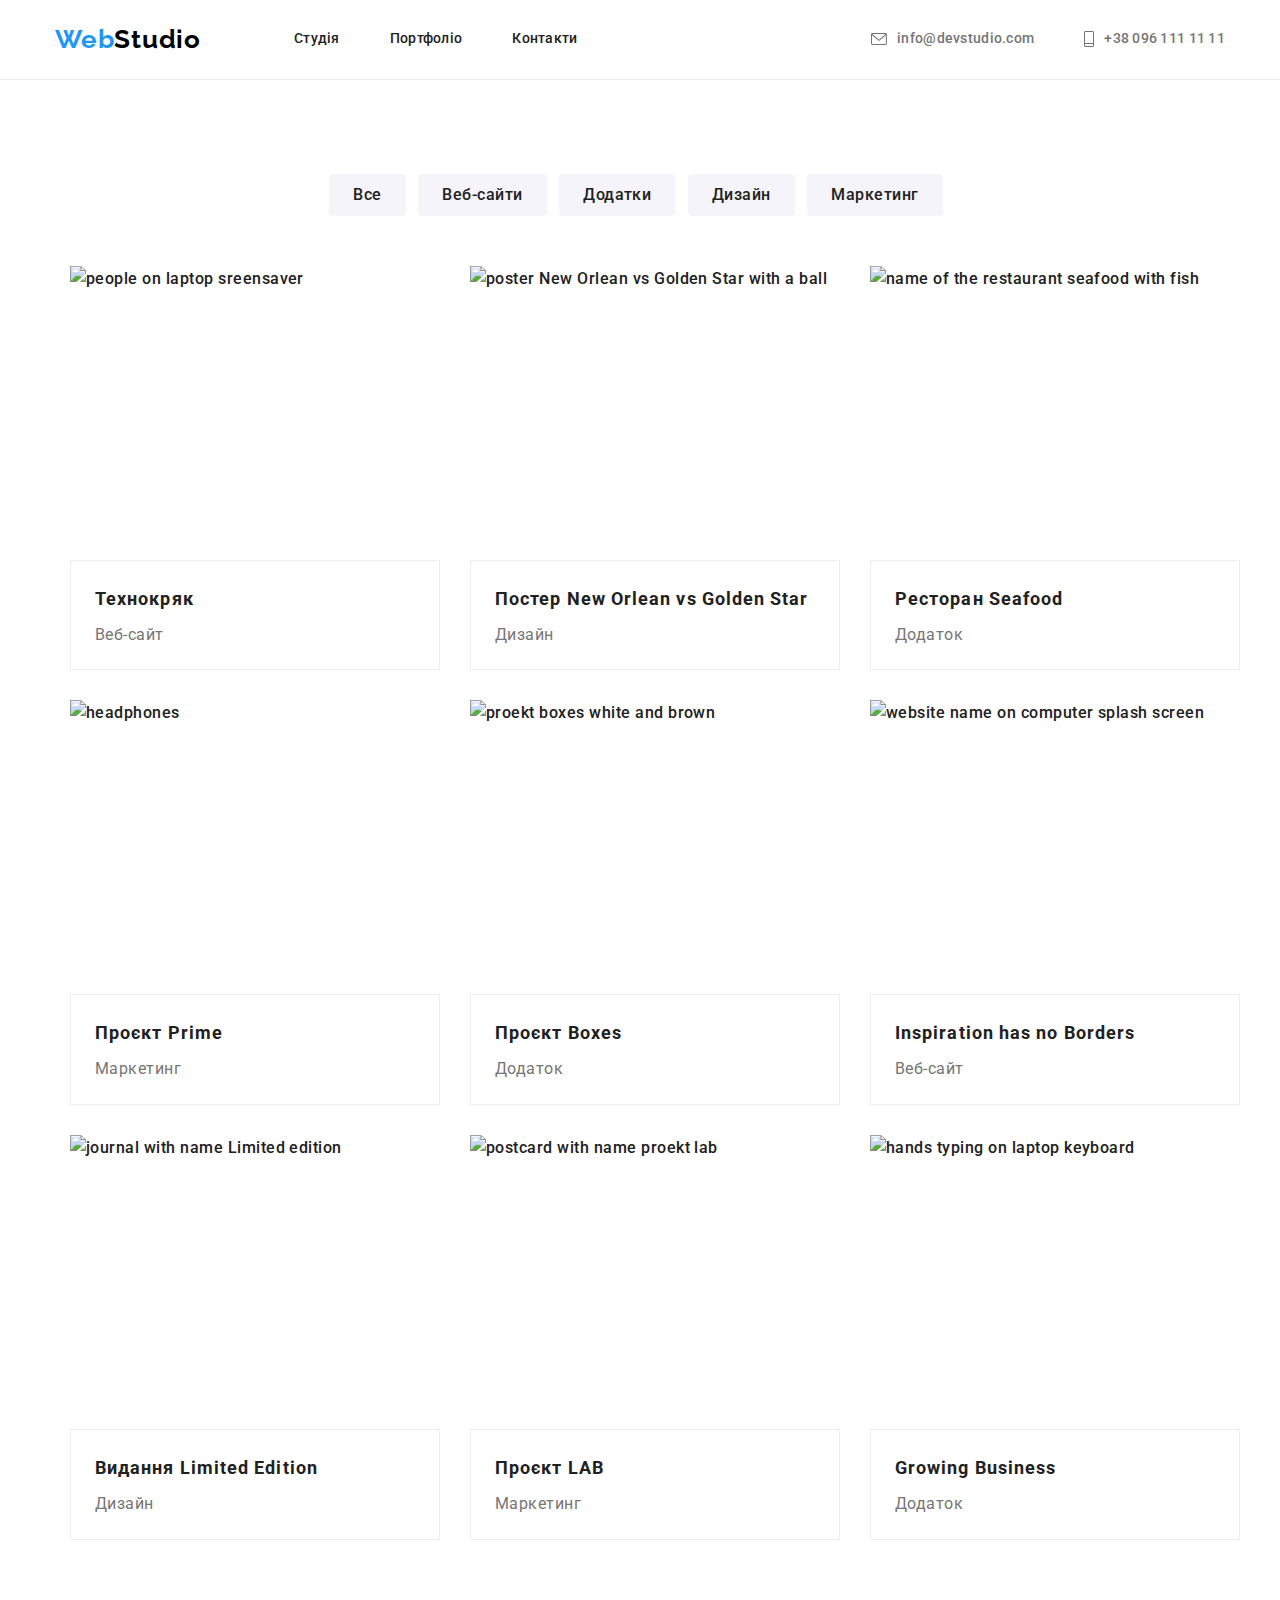
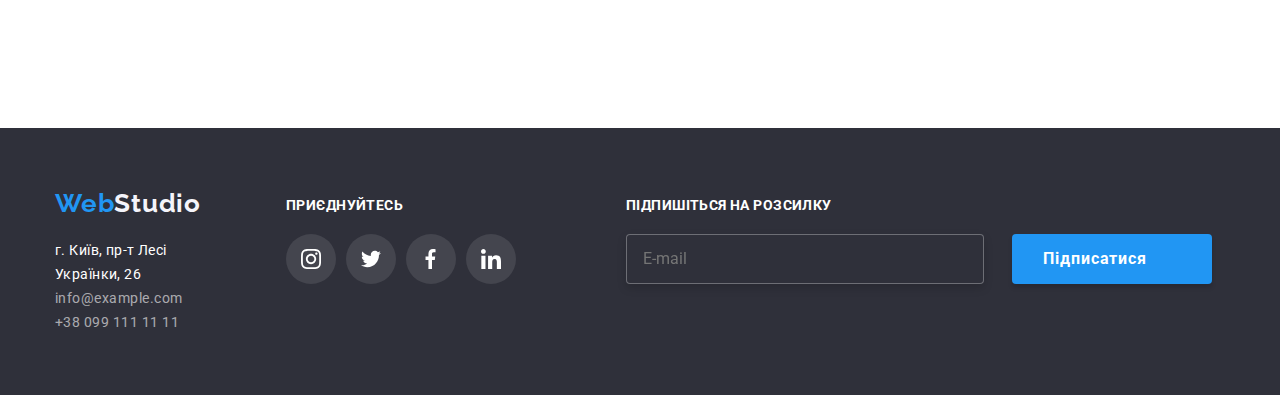
==== portfolio.html @ e23046f6 "переписала классы" ====
<!DOCTYPE html>
<html lang="en">
  <head>
    <meta charset="UTF-8" />
    <meta http-equiv="X-UA-Compatible" content="IE=edge" />
    <meta name="viewport" content="width=device-width, initial-scale=1.0" />
    <link rel="preconnect" href="https://fonts.googleapis.com" />
    <link rel="preconnect" href="https://fonts.gstatic.com" crossorigin />
    <link
      rel="stylesheet"
      href="https://fonts.googleapis.com/css2?family=Raleway:wght@700&family=Roboto:wght@400;500;700;900&display=swap"
    />
    <title>Portfolio</title>
    <link
      rel="stylesheet"
      href="https://cdnjs.cloudflare.com/ajax/libs/modern-normalize/1.1.0/modern-normalize.min.css"
    />

    <link
      rel="stylesheet"
      href="https://cdnjs.cloudflare.com/ajax/libs/modern-normalize/1.1.0/modern-normalize.min.css"
    />
    <link rel="stylesheet" href="./css/main.min.css" />
  </head>
  <body>
    <!-- Header Portfolio -->
    <header class="page-header">
      <div class="container">
        <div class="page-header__container">
          <nav class="page-header__nav">
            <a href="./index.html" class="page-header__logo"
              ><span class="page-header__logo-first-letters">Web</span>Studio</a
            >
            <ul class="navigation-menu">
              <li class="navigation-menu__item">
                <a href="index.html" class="navigation-menu__link space"
                  >Студія</a
                >
              </li>
              <li class="navigation-menu__item">
                <a href="./index.html" class="navigation-menu__link space"
                  >Портфоліо</a
                >
              </li>
              <li class="navigation-menu__item">
                <a href="./index.html" class="navigation-menu__link space"
                  >Контакти</a
                >
              </li>
            </ul>
          </nav>

          <ul class="navigation-contacts">
            <li class="navigation-contacts__item">
              <a
                href="mailto:info@devstudio.com"
                class="navigation-contacts__link space"
              >
                <svg
                  class="navigation-contacts__icon-email"
                  width="16"
                  height="12"
                >
                  <use
                    href="./images/icons.svg/symbol-defs.svg#icon-mail"
                  ></use>
                </svg>
                info@devstudio.com</a
              >
            </li>
            <li class="navigation-contacts__item">
              <a
                href="tel:+38 096 111 11 11"
                class="navigation-contacts__link space"
              >
                <svg
                  class="navigation-contacts__icon-tell"
                  width="10"
                  height="16"
                >
                  <use
                    href="./images/icons.svg/symbol-defs.svg#icon-telefon"
                  ></use>
                </svg>
                +38 096 111 11 11</a
              >
            </li>
          </ul>
        </div>
      </div>
    </header>

    <!-- Main Portfolio -->

    <main class="main-portfolio">
      <section class="section-main__portfolio section">
        <div class="container">
          <ul class="button-set">
            <li class="button-set_list">
              <button class="button-set__btn white" type="button">Все</button>
            </li>
            <li class="button-set_list">
              <button class="button-set__btn white" type="button">
                Веб-сайти
              </button>
            </li>
            <li class="button-set_list">
              <button class="button-set__btn white" type="button">
                Додатки
              </button>
            </li>
            <li class="button-set_list">
              <button class="button-set__btn white" type="button">
                Дизайн
              </button>
            </li>
            <li class="button-set_list">
              <button class="button-set__btn white" type="button">
                Маркетинг
              </button>
            </li>
          </ul>
          <!--</section>-->
          <div class="container-projects">
            <ul class="projects-portfolio">
              <li class="projects-portfolio__cards box1">
                <a href="index.html" class="projects-portfolio__net">
                  <img
                    class="projects-portfolio__img"
                    src="./images-1/img-1.jpg"
                    width="370"
                    height="294"
                    alt="people on laptop sreensaver"
                  />
                  <div class="overlay-portfolio">
                    <p class="overlay-portfolio__text">
                      Ресурс пропонує комплексні пропозиції з різним рівнем
                      функціоналу та сервісів. Все це дозволить відвідувачу
                      отримати вичерпні відомості про компанію чи приватну
                      особу.
                    </p>
                  </div>
                  <div class="menu-list">
                    <h2 class="menu-list__name">Технокряк</h2>
                    <p class="menu-list__link">Веб-сайт</p>
                  </div>
                </a>
              </li>
              <li class="projects-portfolio__cards box1">
                <a href="index.html" class="projects-portfolio__net">
                  <img
                    class="projects-portfolio__img"
                    src="./images-1/img-2.jpg"
                    width="370"
                    height="294"
                    alt="poster New Orlean vs Golden Star with a ball"
                  />
                  <div class="overlay-portfolio">
                    <p class="overlay-portfolio__text">
                      Ресурс пропонує комплексні пропозиції з різним рівнем
                      функціоналу та сервісів. Все це дозволить відвідувачу
                      отримати вичерпні відомості про компанію чи приватну
                      особу.
                    </p>
                  </div>
                  <div class="menu-list">
                    <h2 class="menu-list__name">
                      Постер New Orlean vs Golden Star
                    </h2>
                    <p class="menu-list__link">Дизайн</p>
                  </div>
                </a>
              </li>
              <li class="projects-portfolio__cards box1">
                <a href="index.html" class="projects-portfolio__net">
                  <img
                    class="projects-portfolio__img"
                    src="./images-1/img-3.jpg"
                    width="370"
                    height="294"
                    alt="name of the restaurant seafood with fish"
                  />
                  <div class="overlay-portfolio">
                    <p class="overlay-portfolio__text">
                      Ресурс пропонує комплексні пропозиції з різним рівнем
                      функціоналу та сервісів. Все це дозволить відвідувачу
                      отримати вичерпні відомості про компанію чи приватну
                      особу.
                    </p>
                  </div>
                  <div class="menu-list">
                    <h2 class="menu-list__name">Ресторан Seafood</h2>
                    <p class="menu-list__link">Додаток</p>
                  </div>
                </a>
              </li>
              <li class="projects-portfolio__cards box1">
                <a href="index.html" class="projects-portfolio__net">
                  <img
                    class="projects-portfolio__img"
                    src="./images-1/img-4.jpg"
                    width="370"
                    height="294"
                    alt="headphones"
                  />
                  <div class="overlay-portfolio">
                    <p class="overlay-portfolio__text">
                      Ресурс пропонує комплексні пропозиції з різним рівнем
                      функціоналу та сервісів. Все це дозволить відвідувачу
                      отримати вичерпні відомості про компанію чи приватну
                      особу.
                    </p>
                  </div>
                  <div class="menu-list">
                    <h2 class="menu-list__name">Проєкт Prime</h2>
                    <p class="menu-list__link">Маркетинг</p>
                  </div>
                </a>
              </li>
              <li class="projects-portfolio__cards box1">
                <a href="index.html" class="projects-portfolio__net">
                  <img
                    class="projects-portfolio__img"
                    src="./images-1/img-5.jpg"
                    width="370"
                    height="294"
                    alt="proekt boxes white and brown"
                  />
                  <div class="overlay-portfolio">
                    <p class="overlay-portfolio__text">
                      Ресурс пропонує комплексні пропозиції з різним рівнем
                      функціоналу та сервісів. Все це дозволить відвідувачу
                      отримати вичерпні відомості про компанію чи приватну
                      особу.
                    </p>
                  </div>
                  <div class="menu-list">
                    <h2 class="menu-list__name">Проєкт Boxes</h2>
                    <p class="menu-list__link">Додаток</p>
                  </div>
                </a>
              </li>

              <li class="projects-portfolio__cards box1">
                <a href="./index.html" class="projects-portfolio__net">
                  <img
                    class="projects-portfolio__img"
                    src="./images-1/img-6.jpg"
                    width="370"
                    height="294"
                    alt="website name on computer splash screen"
                  />
                  <div class="overlay-portfolio">
                    <p class="overlay-portfolio__text">
                      Ресурс пропонує комплексні пропозиції з різним рівнем
                      функціоналу та сервісів. Все це дозволить відвідувачу
                      отримати вичерпні відомості про компанію чи приватну
                      особу.
                    </p>
                  </div>
                  <div class="menu-list">
                    <h2 class="menu-list__name">Inspiration has no Borders</h2>
                    <p class="menu-list__link">Веб-сайт</p>
                  </div>
                </a>
              </li>

              <li class="projects-portfolio__cards box1">
                <a href="index.html" class="projects-portfolio__net">
                  <img
                    class="projects-portfolio__img"
                    src="./images-1/img7.png"
                    width="370"
                    height="294"
                    alt="journal with name Limited edition"
                  />
                  <div class="overlay-portfolio">
                    <p class="overlay-portfolio__text">
                      Ресурс пропонує комплексні пропозиції з різним рівнем
                      функціоналу та сервісів. Все це дозволить відвідувачу
                      отримати вичерпні відомості про компанію чи приватну
                      особу.
                    </p>
                  </div>
                  <div class="menu-list">
                    <h2 class="menu-list__name">Видання Limited Edition</h2>
                    <p class="menu-list__link">Дизайн</p>
                  </div>
                </a>
              </li>
              <li class="projects-portfolio__cards box1">
                <a href="index.html" class="projects-portfolio__net">
                  <img
                    class="projects-portfolio__img"
                    src="./images-1/img-8.jpg"
                    width="370"
                    height="294"
                    alt="postcard with name proekt lab"
                  />
                  <div class="overlay-portfolio">
                    <p class="overlay-portfolio__text">
                      Ресурс пропонує комплексні пропозиції з різним рівнем
                      функціоналу та сервісів. Все це дозволить відвідувачу
                      отримати вичерпні відомості про компанію чи приватну
                      особу.
                    </p>
                  </div>
                  <div class="menu-list">
                    <h2 class="menu-list__name">Проєкт LAB</h2>
                    <p class="menu-list__link">Маркетинг</p>
                  </div>
                </a>
              </li>
              <li class="projects-portfolio__cards box1">
                <a href="index.html" class="projects-portfolio__net">
                  <img
                    class="projects-portfolio__img"
                    src="./images-1/img-9.jpg"
                    width="370"
                    height="294"
                    alt="hands typing on laptop keyboard"
                  />
                  <div class="overlay-portfolio">
                    <p class="overlay-portfolio__text">
                      Ресурс пропонує комплексні пропозиції з різним рівнем
                      функціоналу та сервісів. Все це дозволить відвідувачу
                      отримати вичерпні відомості про компанію чи приватну
                      особу.
                    </p>
                  </div>
                  <div class="menu-list">
                    <h2 class="menu-list__name">Growing Business</h2>
                    <p class="menu-list__link">Додаток</p>
                  </div>
                </a>
              </li>
            </ul>
          </div>
        </div>
      </section>
    </main>

    <!-- Footer -->

    <footer class="footer">
      <div class="container link-icon">
        <div class="footer-list">
          <a href="./index.html" class="footer-logo"
            ><span class="footer-logo__first-letters">Web</span>Studio</a
          >
          <address class="address">
            <ul class="container-footer__contacts">
              <li class="container-footer__item">
                <a
                  href="http://google.com"
                  target="_blank"
                  rel="noopener noreferrer"
                  title="Поисковая система Google"
                  class="footer-contacts__item"
                  >г. Київ, пр-т Лесі Українки, 26</a
                >
              </li>
            </ul>
            <ul class="container-footer__contacts">
              <li class="container-footer__item">
                <a href="mailto:info@example.com" class="footer-contacts__mail"
                  >info@example.com</a
                >
              </li>
              <li class="container-footer__item">
                <a href="tel:+38 099 111 11 11" class="footer-contacts__tel"
                  >+38 099 111 11 11</a
                >
              </li>
            </ul>
          </address>
        </div>

        <div class="footer-socials container">
          <p class="footer-socials__link">приєднуйтесь</p>
          <ul class="footer-icons">
            <li class="footer-socials__item">
              <a
                href="#"
                target="_blank"
                rel="nofollow"
                class="footer-socials__net"
              >
                <svg class="footer-socials__icon" width="20" height="20">
                  <use
                    href="./images/icons.svg/symbol-defs.svg#icon-instagram"
                  ></use>
                </svg>
              </a>
            </li>
            <li class="footer-socials__item">
              <a
                href="#"
                target="_blank"
                rel="nofollow"
                class="footer-socials__net"
              >
                <svg class="footer-socials__icon" width="20" height="20">
                  <use
                    href="./images/icons.svg/symbol-defs.svg#icon-twitter"
                  ></use>
                </svg>
              </a>
            </li>
            <li class="footer-socials__item">
              <a
                href="#"
                target="_blank"
                rel="nofollow"
                class="footer-socials__net"
              >
                <svg class="footer-socials__icon" width="20" height="20">
                  <use
                    href="./images/icons.svg/symbol-defs.svg#icon-facebook"
                  ></use>
                </svg>
              </a>
            </li>
            <li class="footer-socials__item">
              <a
                href="#"
                target="_blank"
                rel="nofollow"
                class="footer-socials__net"
              >
                <svg class="footer-socials__icon" width="20" height="20">
                  <use
                    href="./images/icons.svg/symbol-defs.svg#icon-linkedin"
                  ></use>
                </svg>
              </a>
            </li>
          </ul>
        </div>
        <div class="footer-email">
          <p class="footer-email__link">Підпишіться на розсилку</p>
          <form action="#" class="footer-email__form">
            <input
              class="footer-email__input"
              type="email"
              name="email"
              id="email"
              placeholder="E-mail"
            />
            <button type="submit" class="footer-email__button">
              Підписатися
              <svg class="footer-email__icon" width="24" height="24">
                <use href="./images/icons.svg/symbol-defs1.svg#icon-send"></use>
              </svg>
            </button>
          </form>
        </div>
      </div>
    </footer>
  </body>
</html>
---- css/main.min.css ----
:root{--title-fon: #ffffff;--primary-text-color: #212121;--title-text-color: #757575;--accent-color: #2196f3;--hero-fon: #2f303a;--main-section: #f5f4fa;--logo-fon: #000000;--text-fon: rgba(33, 150, 243, 1);--text-fon-black: rgba(0, 0, 0, 1);--footer-color: rgba(255, 255, 255, 0.6);--portfolio-bg-color: rgba(238, 238, 238, 1);--sections-bg-color: #e5e5e5;--portfolio-button-fon: rgba(245, 244, 250, 1);--line: #ececec;--icons-color: #afb1b8;--icons-bg-color: rgba(255, 255, 255, 0.1);--hover-color-transition: cubic-bezier(0.4, 0, 0.2, 1)}html{box-sizing:border-box;line-height:0}*,*::before,*::after{box-sizing:border-box;padding:0;margin:0}h1,h2,h3,h4,h5,h6,p{margin:0}form{display:block}body{font-family:"Roboto",sans-serif;font-style:normal;background-color:var(--title-fon);color:var(--primary-text-color);letter-spacing:.03em;margin:auto;margin-top:0;margin-bottom:auto}ul{list-style:none}.container{max-width:1200px;margin:0 auto;padding:0px 15px}.visually-hidden{position:absolute;width:1px;height:1px;margin:-1px;padding:0;overflow:hidden;border:0;clip:rect(0 0 0 0)}.page-header{font-family:"Releway",sans-serif;font-weight:700;font-size:26px;line-height:1.19;letter-spacing:.03em;border-bottom:1px solid #ececec;background-color:var(--title-fon)}.page-header__container{margin-left:auto;margin-right:auto;display:flex;align-items:center;padding:24px 0px}.page-header__nav{display:flex;justify-content:flex-start;align-items:center;display:flex;align-items:center}.navigation-menu{display:flex;margin-left:93px;align-items:center;font-weight:500;font-size:14px;line-height:1.14;color:var(--primary-text-color);letter-spacing:.02em;list-style:none}.navigation-menu:last-child{margin-right:0}.navigation-menu__item{margin-left:50px;display:block}.navigation-menu__item:first-child{margin-left:0px}.navigation-menu__link{font-family:"Roboto";font-weight:500;font-size:14px;line-height:1.14;letter-spacing:.02em;color:var(--primary-text-color);text-decoration:none;transition:250ms cubic-bezier(0.4, 0, 0.2, 1) color;position:relative;fill:var(--icons-color)}.navigation-menu__link:hover,.navigation-menu__link:focus{color:var(--accent-color)}.navigation-menu__link::after{content:"";position:absolute;display:block;bottom:0;width:100%;height:4px;background:var(--accent-color);border-radius:2px;opacity:0;transition:250ms cubic-bezier(0.4, 0, 0.2, 1) opacity;transform:translateY(32px)}.navigation-menu__link:hover::after,.navigation-menu__link:focus::after{opacity:1}.navigation-menu.space{color:var(--accent-color)}.navigation-contacts{display:flex;margin-left:auto}.navigation-contacts__item{margin-left:50px}.navigation-contacts__link{display:flex;justify-content:center;align-items:center;font-family:"Roboto";font-weight:500;font-size:14px;line-height:1.14;letter-spacing:.02em;color:var(--title-text-color);background-color:var(--title-fon);text-decoration:none;text-align:center;transition:250ms cubic-bezier(0.4, 0, 0.2, 1) color;position:relative;fill:var(--icons-color)}.navigation-contacts__link:hover,.navigation-contacts__link:focus{color:var(--accent-color)}.navigation-contacts__link:hover::after,.navigation-contacts__link:focus::after{opacity:1}.navigation-contacts.space{color:var(--accent-color)}.navigation-contacts__icon-email{margin-right:10px;fill:currentColor;transition:250ms cubic-bezier(0.4, 0, 0.2, 1) background}.navigation-contacts__icon-email:hover,.navigation-contacts__icon-email:focus{fill:var(--accent-color)}.navigation-contacts__icon-tell{margin-right:10px;fill:currentColor;transition:250ms cubic-bezier(0.4, 0, 0.2, 1) background}.navigation-contacts__icon-tell:hover,.navigation-contacts__icon-tell:focus{fill:var(--accent-color)}.page-header__logo{font-family:"Raleway",sans-serif;font-weight:700;color:var(--text-fon-black);font-size:26px;line-height:1.19;letter-spacing:.03em;text-decoration:none}.page-header__logo-first-letters{color:var(--text-fon)}.section{padding-top:94px;padding-bottom:94px;margin-top:0px;margin-bottom:0px}.section-main{max-width:1600px;height:600px;background-image:linear-gradient(to right, rgba(47, 48, 58, 0.4), rgba(47, 48, 58, 0.4)),url(../images/fon.jpg);background-repeat:no-repeat;background-position:center;background-size:cover;display:flex;letter-spacing:.06em;background-color:var(--hero-fon);margin:0 auto;text-align:center;padding-top:200px;padding-bottom:200px}.section-main__text{max-width:696px;margin:0 auto;font-weight:900;font-size:44px;line-height:1.36;letter-spacing:.06em;text-align:center;text-transform:uppercase;color:var(--title-fon)}.position{margin-bottom:30px}.section-main__btn{margin:0;padding:10px 32px;font-weight:700;font-size:16px;line-height:1.8;text-align:center;letter-spacing:.06em;color:var(--title-fon);border:1px solid rgba(0,0,0,0);background-color:var(--accent-color);box-shadow:0px 4px 4px rgba(0,0,0,.15);border-radius:4px}.section-main__btn:hover{background:var(--accent-color)}.backdrop{position:fixed;top:0;left:0;width:100%;height:100%;background:rgba(0,0,0,.2);z-index:100;transition:250ms var(--hover-color-transition)}.backdrop.is-hidden{opacity:0;visibility:hidden;pointer-events:none}.section-main__container{padding:0 15px;margin:0 auto;min-height:80px}.item-list__title{font-weight:700;font-size:14px;line-height:1.14;letter-spacing:.03em;text-transform:uppercase;color:var(--primary-text-color);margin-bottom:10px}.item-list__text{font-weight:400;font-size:14px;line-height:1.71;letter-spacing:.03em;color:var(--title-text-color);text-align:initial}.item-list__item{width:270px;margin-bottom:30px}.item-list__icon{content:"";fill:var(--icons-color);width:270px;height:120px;background-position:center;background:var(--main-section);padding:25px 100px}.section-item__list{display:flex;justify-content:space-between}.modal{position:absolute;top:50%;left:50%;transform:translate(-50%, -50%);width:528px;height:581px;background:var(--title-fon);box-shadow:0px 1px 3px rgba(0,0,0,.12),0px 1px 1px rgba(0,0,0,.14),0px 2px 1px rgba(0,0,0,.2);border-radius:4px;transition:250ms cubic-bezier(0.4, 0, 0.2, 1) box-shadow;padding:40px}.modal-close{position:absolute;top:8px;right:8px;width:30px;height:30px;border:1px solid rgba(0,0,0,.1);border-radius:50%;fill:var(--logo-fon);transition:250ms cubic-bezier(0.4, 0, 0.2, 1) background}.modal-close__icon{display:block;position:absolute;margin:auto;top:0;bottom:0;right:0;left:0}.modal-close__icon:hover,.modal-close__icon:focus{cursor:pointer;fill:var(--accent-color)}.modal-box{text-align:center;top:75px;left:41px;right:39px;bottom:164px}.modal-box__title{margin-bottom:30px;font-weight:700;font-size:20px;line-height:1.15;text-align:center;letter-spacing:.03em;color:var(--primary-text-color)}.modal-form{display:flex;flex-direction:column}.modal-form__title{display:flex;flex-direction:column;margin-bottom:28px;position:relative}.modal-form__label{position:absolute;top:-18px;font-weight:400;font-size:12px;line-height:1.16;letter-spacing:.01em;color:var(--title-text-color);margin-bottom:4px}.modal-form__input{width:100%;padding:11px;padding-left:42px;outline:none;height:40px;border:1px solid rgba(33,33,33,.2);border-radius:4px;transition:250ms cubic-bezier(0.4, 0, 0.2, 1) border-color}.modal-form__input:focus{outline:none;border-color:var(--accent-color)}.modal-form__icon{fill:currentColor;position:absolute;left:12px;bottom:50%;transform:translateY(50%);transition:250ms cubic-bezier(0.4, 0, 0.2, 1) color}.modal-form__input:focus+.modal-form__icon{fill:#188ce8}.modal-form__icon:hover,.modal-form__icon:focus{color:var(--accent-color)}.modal-form__textarea{display:block;font-family:"Roboto";font-style:normal;font-size:12px;line-height:1.16;letter-spacing:.01em;color:rgba(117,117,117,.5);margin-bottom:0;height:120px;resize:none;border:1px solid rgba(33,33,33,.2);border-radius:4px;padding:11px;outline:none;transition:250ms cubic-bezier(0.4, 0, 0.2, 1) border-color}.modal-form__textarea:focus{outline:none;border-color:var(--accent-color)}.checkbox-container{position:relative;display:block}.label{font-size:14px;letter-spacing:.03em;cursor:pointer}.label::before{display:inline-block;content:"";width:16px;height:15px;border:1px solid var(--primary-text-color);cursor:pointer;border-radius:2px;position:relative;top:2px;right:9px;bottom:5px;left:0px}.checkbox:checked+.label::before{background-color:var(--accent-color);background-image:url(../images/check-on.svg);background-repeat:no-repeat;background-position:-10% -40%;border:1px solid rgba(0,0,0,0);transition:250ms cubic-bezier(0.4, 0, 0.2, 1) background-color}.checkbox:focus+.label::before{outline:1px solid var(--accent-color)}.label-info{font-weight:400;font-size:14px;line-height:1.71;letter-spacing:.03em;text-decoration-line:underline;color:var(--accent-color)}.label-info:focus,.label-info:hover{color:var(--accent-color)}.modal-form__btn{width:200px;height:50px;color:var(--title-fon);background:#188ce8;border:none;border-radius:4px;box-shadow:0px 4px 4px rgba(0,0,0,.15);font-family:"Roboto";font-style:normal;font-weight:700;font-size:16px;line-height:1.88;letter-spacing:.06em;cursor:pointer;margin-top:30px}.modal-form__btn:hover{background-color:var(--accent-color)}.box{position:relative}.overlay{position:absolute;bottom:0;width:100%;height:70px;background:rgba(47,48,58,.8);transition:transform 250ms ease}.overlay-title{font-weight:700;font-size:14px;line-height:1.14;padding-top:27px;text-align:center;letter-spacing:.03em;text-transform:uppercase;color:var(--title-fon)}.section-work{padding-top:0;padding-bottom:94px;margin:0 auto;min-height:80px}.section-work__text{font-weight:700;font-size:36px;line-height:1.16;text-align:center;letter-spacing:.03em}.work-list{margin-top:50px}.team{font-size:11px;font-weight:600;line-height:1.8;margin-right:30px;border-radius:0px 0px 4px 4px;background-color:var(--title-fon);box-shadow:0px 1px 3px rgba(0,0,0,.12),0px 1px 3px rgba(0,0,0,.14),0px 2px 1px rgba(0,0,0,.2);border-radius:0px 0px 4px 4px}.action{display:flex}.work-list__item{margin-right:30px}.work-list__item:last-child{margin-right:0px}.work-list__image{width:370px;height:294px}.our-team{background:var(--main-section)}.header{font-weight:700;font-size:36px;line-height:1.16;text-align:center;letter-spacing:.03em}.team-cards{display:flex;justify-content:space-between;text-align:center;margin-top:50px}.team-image{width:270px;height:260px;display:block}.team-employee{padding-top:30px;padding-bottom:30px}.team-employee__name{font-weight:500;font-size:16px;line-height:1.18;text-align:center;letter-spacing:.03em;margin-bottom:10px}.team-employee__position{font-weight:400;font-size:16px;line-height:1.18;text-align:center;letter-spacing:.03em;color:var(--title-text-color)}.social-networks{display:flex;justify-content:center;margin-top:16px}.social-networks__list{margin-left:10px}.social-networks__icon{fill:var(--icons-color);width:20px;height:20px;transition:250ms cubic-bezier(0.4, 0, 0.2, 1) fill}.social-networks__net{display:flex;justify-content:center;align-items:center;width:50px;height:50px;border-radius:50%;background-color:var(--title-fon);border:4px solid rgba(0,0,0,0);transition:250ms cubic-bezier(0.4, 0, 0.2, 1) background-color}.social-networks__net:hover,.social-networks__net:focus{background-color:var(--accent-color);border:4px solid rgba(0,0,0,0);border-radius:50%}.social-networks__net:hover .social-networks__icon,.social-networks__net:focus .social-networks__icon{fill:var(--title-fon)}.clients-company:not(:last-child){margin-right:30px}.clients-company__net{width:170px;height:92px;border:1px solid #afb1bb;border-radius:4px;display:flex;transition:250ms cubic-bezier(0.4, 0, 0.2, 1) border}.clients-company__net:hover,.clients-company__net:focus{border:1px solid #2196f3;fill:var(--accent-color)}.clients-company__icon{width:170px;height:92px;padding:16px 32px;fill:var(--icons-color);transition:250ms cubic-bezier(0.4, 0, 0.2, 1) fill}.clients-company__icon:hover,.clients-company__icon:focus{fill:var(--accent-color)}.footer{padding-top:60px;padding-bottom:60px;background-color:#2f303a}.address{font-weight:400;font-size:14px;line-height:1.14;text-decoration:none;margin-top:20px}.container-footer__contacts{font-weight:400;font-style:normal;font-size:14px;line-height:1.14;text-decoration:none}.footer-contacts__item{font-weight:400;font-size:14px;line-height:1.71;letter-spacing:.03em;color:var(--title-fon);text-decoration:none;transition:250ms cubic-bezier(0.4, 0, 0.2, 1) color}.footer-contacts__item:hover,.footer-contacts__item:focus{color:var(--accent-color)}.footer-contacts__mail{font-weight:400;font-size:14px;line-height:1.71;color:var(--footer-color);text-decoration:none;transition:250ms cubic-bezier(0.4, 0, 0.2, 1) color}.footer-contacts__mail:hover,.footer-contacts__mail:focus{color:var(--accent-color)}.footer-contacts__tel{font-weight:400;font-size:14px;line-height:1.71;color:var(--footer-color);text-decoration:none;transition:250ms cubic-bezier(0.4, 0, 0.2, 1) color}.footer-contacts__tel:hover,.footer-contacts__tel:focus{color:var(--accent-color)}.footer-logo{font-family:"Raleway",sans-serif;font-weight:700;color:var(--main-section);font-size:26px;line-height:1.19;letter-spacing:.03em;text-decoration:none;margin-bottom:20px}.footer-logo__first-letters{color:var(--accent-color)}.link-icon{display:flex}.footer-socials{margin-left:70px}.footer-socials__link{font-weight:700;font-size:14px;line-height:1.14;letter-spacing:.03em;text-transform:uppercase;color:var(--title-fon);margin-bottom:20px;padding-top:10px}.footer-icons{display:flex;align-items:center}.footer-socials__item:not(:last-child){margin-right:10px}.footer-socials__net{display:flex;justify-content:center;align-items:center;width:50px;height:50px;background-color:var(--icons-bg-color);border:4px solid rgba(0,0,0,0);border-radius:50%;transition:250ms cubic-bezier(0.4, 0, 0.2, 1) background-color}.footer-socials__net:hover,.footer-socials__net:focus{background-color:var(--accent-color);border:4px solid rgba(0,0,0,0);border-radius:50%}.footer-socials__icon{fill:var(--title-fon);width:20px;height:20px}.footer-email{margin-left:95px}.footer-email__link{padding-top:10px;margin-bottom:20px;text-align:start;font-family:"Roboto";font-style:normal;font-weight:700;font-size:14px;line-height:1.14;letter-spacing:.03em;text-transform:uppercase;color:var(--title-fon)}.footer-email__form{display:flex}.footer-email__input{padding-left:16px;padding-top:15px;padding-bottom:15px;padding-right:295px;width:358px;height:50px;background:#2f303a;color:rgba(255,255,255,.6);border:1px solid rgba(255,255,255,.3);border-radius:4px;filter:drop-shadow(0px 4px 4px rgba(0, 0, 0, 0.15))}.footer-email__button{display:flex;justify-content:center;align-items:center;text-align:center;margin-left:28px;width:200px;height:50px;font-family:"Roboto";font-style:normal;font-weight:700;font-size:16px;line-height:1.88;letter-spacing:.06em;background:var(--accent-color);border-radius:4px;color:var(--title-fon);box-shadow:0px 4px 4px rgba(0,0,0,.15);cursor:pointer;border:none;margin-right:28px;padding-top:10px;padding-bottom:10px}.footer-email__icon{fill:var(--title-fon);margin-left:10px}.main-portfolio{background-color:var(--title-fon)}.button-set{text-align:center}.button-set__btn{font-weight:500;font-size:16px;line-height:1.6;text-align:center;letter-spacing:.03em;color:var(--primary-text-color);background-color:var(--main-section);border-radius:4px}.button-set__btn:hover,.button-set__btn:focus{color:var(--title-fon);background-color:var(--accent-color)}.button{font-weight:500;font-size:16px;line-height:1.6;text-align:center;letter-spacing:.03em;background-color:var(--main-section)}.button-set_list{margin:0;display:inline-block;padding-top:0;padding-right:8px}.button-set__btn{font-weight:500;font-size:16px;line-height:1.6;text-align:center;letter-spacing:.03em;background-color:var(--title-fon);border-radius:4px;border-color:rgba(0,0,0,0);transition:250ms cubic-bezier(0.4, 0, 0.2, 1) background-color;display:flex;padding:6px 22px}.button{font-weight:500;font-size:16px;line-height:1.6;text-align:center;letter-spacing:.03em;background-color:var(--title-fon);border-radius:4px}.white{background:var(--main-section)}.white:hover{box-shadow:0px 3px 1px rgba(0,0,0,.1),0px 1px 2px rgba(0,0,0,.8),0px 2px 2px rgba(0,0,0,.12)}.menu-list{padding:20px 24px;position:relative;background-color:var(--title-fon);border:1px solid #eee;z-index:2}.menu-list__name{font-weight:700;font-size:18px;line-height:2;letter-spacing:.06em;color:var(--primary-text-color);list-style:none;margin-bottom:4px}.menu-list__link{font-weight:400;font-size:16px;line-height:1.8;letter-spacing:.03em;color:var(--title-text-color);list-style:none;margin-top:4px}.projects-portfolio__net{font-weight:500;font-size:16px;line-height:1.6;letter-spacing:.03em;text-decoration:none;color:var(--primary-text-color);border-top:0px;transition:250ms cubic-bezier(0.4, 0, 0.2, 1) background}.container-projects{width:1200px;padding-left:15px;padding-right:15px;margin-left:auto;margin-right:auto}.projects-portfolio{display:flex;flex-wrap:wrap;margin-top:50px;padding-bottom:94px;gap:30px}.projects-portfolio__cards{width:370px;display:flexbox;margin-left:0}.projects-portfolio__cards:hover,.projects-portfolio__cards:focus-within{box-shadow:0px 1px 1px rgba(0,0,0,.12),0px 4px 4px rgba(0,0,0,.6),1px 4px 6px rgba(0,0,0,.16)}.projects-portfolio__cards:nth-child(3n){margin-right:0}.projects-portfolio__cards:nth-last-child(-n+3){margin-bottom:0}.projects-portfolio__img{display:block;width:100%}.box1{position:relative;overflow:hidden;z-index:1}.box1:hover .overlay-portfolio{transform:translateY(0)}.overlay-portfolio{position:absolute;bottom:109px;width:100%;height:294px;padding:63px 24px;background:rgba(33,150,243,.9);transform:translateY(100%);transition:250ms cubic-bezier(0.4, 0, 0.2, 1) transform}.overlay-portfolio__text{font-weight:400;font-size:18px;line-height:1.5;letter-spacing:.03em;color:var(--title-fon)}/*# sourceMappingURL=main.min.css.map */
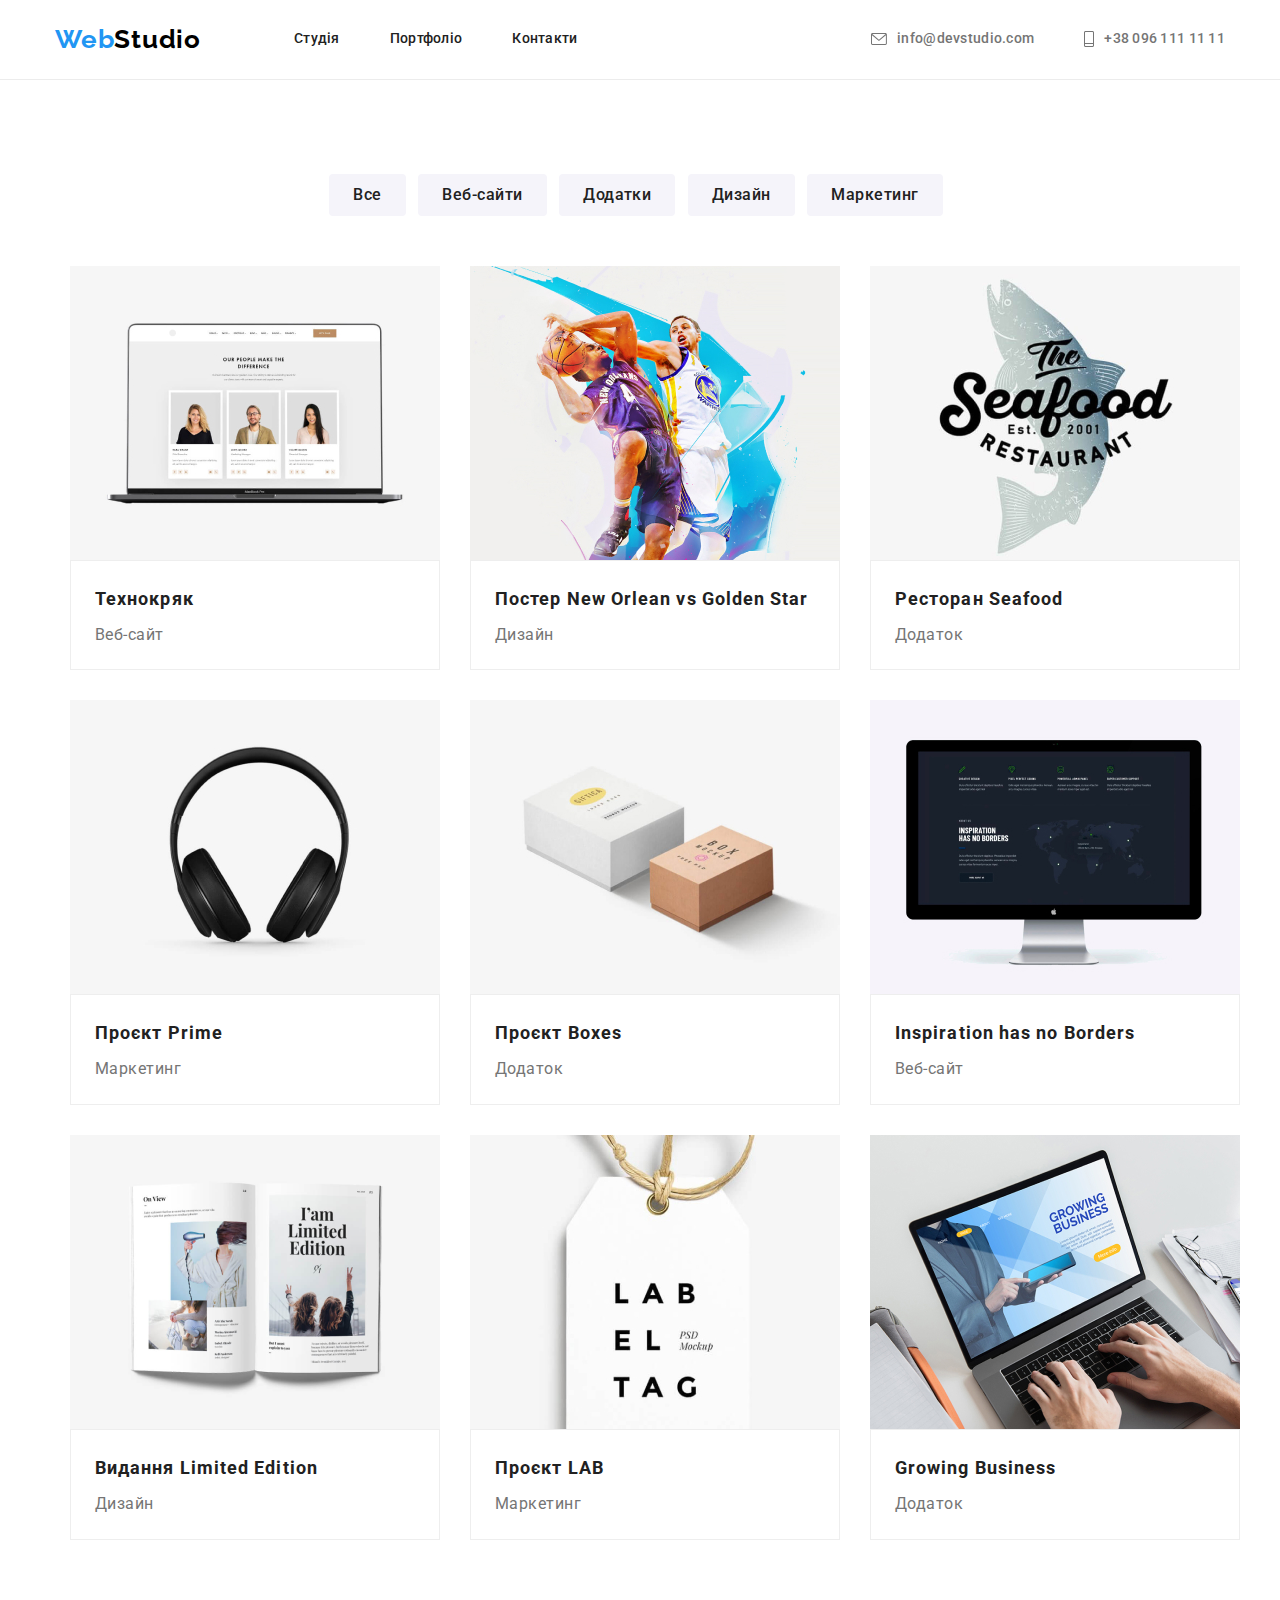
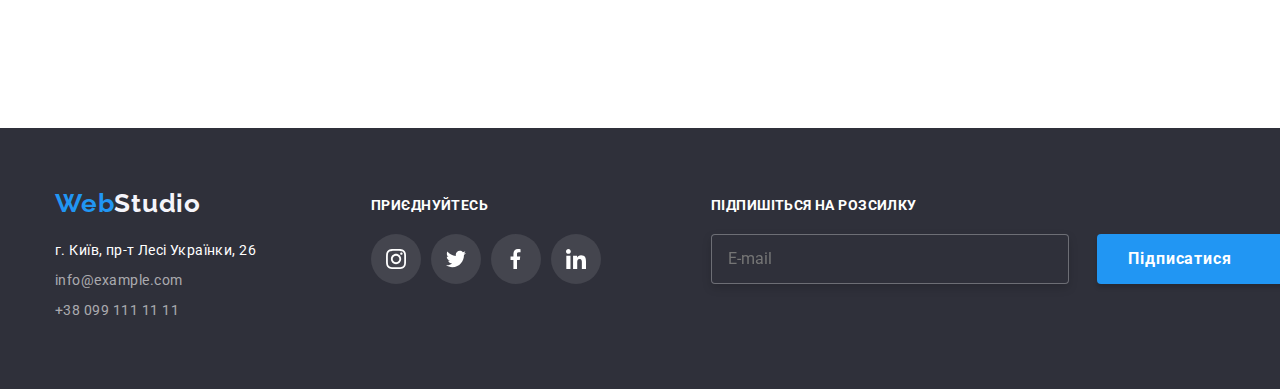
==== commit 1be7e8e2: "изменила картинки" ====
--- a/portfolio.html
+++ b/portfolio.html
@@ -1,5 +1,5 @@
 <!DOCTYPE html>
-<html lang="en">
+<html lang="uk">
   <head>
     <meta charset="UTF-8" />
     <meta http-equiv="X-UA-Compatible" content="IE=edge" />
@@ -127,7 +127,7 @@
                 <a href="index.html" class="projects-portfolio__net">
                   <img
                     class="projects-portfolio__img"
-                    src="./images-1/img-1.jpg"
+                    src="./images/img1.jpg"
                     width="370"
                     height="294"
                     alt="people on laptop sreensaver"
@@ -150,7 +150,7 @@
                 <a href="index.html" class="projects-portfolio__net">
                   <img
                     class="projects-portfolio__img"
-                    src="./images-1/img-2.jpg"
+                    src="./images/img2.jpg"
                     width="370"
                     height="294"
                     alt="poster New Orlean vs Golden Star with a ball"
@@ -175,7 +175,7 @@
                 <a href="index.html" class="projects-portfolio__net">
                   <img
                     class="projects-portfolio__img"
-                    src="./images-1/img-3.jpg"
+                    src="./images/img3.jpg"
                     width="370"
                     height="294"
                     alt="name of the restaurant seafood with fish"
@@ -198,7 +198,7 @@
                 <a href="index.html" class="projects-portfolio__net">
                   <img
                     class="projects-portfolio__img"
-                    src="./images-1/img-4.jpg"
+                    src="./images/img4.jpg"
                     width="370"
                     height="294"
                     alt="headphones"
@@ -221,7 +221,7 @@
                 <a href="index.html" class="projects-portfolio__net">
                   <img
                     class="projects-portfolio__img"
-                    src="./images-1/img-5.jpg"
+                    src="./images/img5.jpg"
                     width="370"
                     height="294"
                     alt="proekt boxes white and brown"
@@ -245,7 +245,7 @@
                 <a href="./index.html" class="projects-portfolio__net">
                   <img
                     class="projects-portfolio__img"
-                    src="./images-1/img-6.jpg"
+                    src="./images/img6.jpg"
                     width="370"
                     height="294"
                     alt="website name on computer splash screen"
@@ -269,7 +269,7 @@
                 <a href="index.html" class="projects-portfolio__net">
                   <img
                     class="projects-portfolio__img"
-                    src="./images-1/img7.png"
+                    src="./images/img7.png"
                     width="370"
                     height="294"
                     alt="journal with name Limited edition"
@@ -292,7 +292,7 @@
                 <a href="index.html" class="projects-portfolio__net">
                   <img
                     class="projects-portfolio__img"
-                    src="./images-1/img-8.jpg"
+                    src="./images/img8.jpg"
                     width="370"
                     height="294"
                     alt="postcard with name proekt lab"
@@ -315,7 +315,7 @@
                 <a href="index.html" class="projects-portfolio__net">
                   <img
                     class="projects-portfolio__img"
-                    src="./images-1/img-9.jpg"
+                    src="./images/img9.jpg"
                     width="370"
                     height="294"
                     alt="hands typing on laptop keyboard"
--- a/css/main.min.css
+++ b/css/main.min.css
@@ -1 +1 @@
-:root{--title-fon: #ffffff;--primary-text-color: #212121;--title-text-color: #757575;--accent-color: #2196f3;--hero-fon: #2f303a;--main-section: #f5f4fa;--logo-fon: #000000;--text-fon: rgba(33, 150, 243, 1);--text-fon-black: rgba(0, 0, 0, 1);--footer-color: rgba(255, 255, 255, 0.6);--portfolio-bg-color: rgba(238, 238, 238, 1);--sections-bg-color: #e5e5e5;--portfolio-button-fon: rgba(245, 244, 250, 1);--line: #ececec;--icons-color: #afb1b8;--icons-bg-color: rgba(255, 255, 255, 0.1);--hover-color-transition: cubic-bezier(0.4, 0, 0.2, 1)}html{box-sizing:border-box;line-height:0}*,*::before,*::after{box-sizing:border-box;padding:0;margin:0}h1,h2,h3,h4,h5,h6,p{margin:0}form{display:block}body{font-family:"Roboto",sans-serif;font-style:normal;background-color:var(--title-fon);color:var(--primary-text-color);letter-spacing:.03em;margin:auto;margin-top:0;margin-bottom:auto}ul{list-style:none}.container{max-width:1200px;margin:0 auto;padding:0px 15px}.visually-hidden{position:absolute;width:1px;height:1px;margin:-1px;padding:0;overflow:hidden;border:0;clip:rect(0 0 0 0)}.page-header{font-family:"Releway",sans-serif;font-weight:700;font-size:26px;line-height:1.19;letter-spacing:.03em;border-bottom:1px solid #ececec;background-color:var(--title-fon)}.page-header__container{margin-left:auto;margin-right:auto;display:flex;align-items:center;padding:24px 0px}.page-header__nav{display:flex;justify-content:flex-start;align-items:center;display:flex;align-items:center}.navigation-menu{display:flex;margin-left:93px;align-items:center;font-weight:500;font-size:14px;line-height:1.14;color:var(--primary-text-color);letter-spacing:.02em;list-style:none}.navigation-menu:last-child{margin-right:0}.navigation-menu__item{margin-left:50px;display:block}.navigation-menu__item:first-child{margin-left:0px}.navigation-menu__link{font-family:"Roboto";font-weight:500;font-size:14px;line-height:1.14;letter-spacing:.02em;color:var(--primary-text-color);text-decoration:none;transition:250ms cubic-bezier(0.4, 0, 0.2, 1) color;position:relative;fill:var(--icons-color)}.navigation-menu__link:hover,.navigation-menu__link:focus{color:var(--accent-color)}.navigation-menu__link::after{content:"";position:absolute;display:block;bottom:0;width:100%;height:4px;background:var(--accent-color);border-radius:2px;opacity:0;transition:250ms cubic-bezier(0.4, 0, 0.2, 1) opacity;transform:translateY(32px)}.navigation-menu__link:hover::after,.navigation-menu__link:focus::after{opacity:1}.navigation-menu.space{color:var(--accent-color)}.navigation-contacts{display:flex;margin-left:auto}.navigation-contacts__item{margin-left:50px}.navigation-contacts__link{display:flex;justify-content:center;align-items:center;font-family:"Roboto";font-weight:500;font-size:14px;line-height:1.14;letter-spacing:.02em;color:var(--title-text-color);background-color:var(--title-fon);text-decoration:none;text-align:center;transition:250ms cubic-bezier(0.4, 0, 0.2, 1) color;position:relative;fill:var(--icons-color)}.navigation-contacts__link:hover,.navigation-contacts__link:focus{color:var(--accent-color)}.navigation-contacts__link:hover::after,.navigation-contacts__link:focus::after{opacity:1}.navigation-contacts.space{color:var(--accent-color)}.navigation-contacts__icon-email{margin-right:10px;fill:currentColor;transition:250ms cubic-bezier(0.4, 0, 0.2, 1) background}.navigation-contacts__icon-email:hover,.navigation-contacts__icon-email:focus{fill:var(--accent-color)}.navigation-contacts__icon-tell{margin-right:10px;fill:currentColor;transition:250ms cubic-bezier(0.4, 0, 0.2, 1) background}.navigation-contacts__icon-tell:hover,.navigation-contacts__icon-tell:focus{fill:var(--accent-color)}.page-header__logo{font-family:"Raleway",sans-serif;font-weight:700;color:var(--text-fon-black);font-size:26px;line-height:1.19;letter-spacing:.03em;text-decoration:none}.page-header__logo-first-letters{color:var(--text-fon)}.section{padding-top:94px;padding-bottom:94px;margin-top:0px;margin-bottom:0px}.section-main{max-width:1600px;height:600px;background-image:linear-gradient(to right, rgba(47, 48, 58, 0.4), rgba(47, 48, 58, 0.4)),url(../images/fon.jpg);background-repeat:no-repeat;background-position:center;background-size:cover;display:flex;letter-spacing:.06em;background-color:var(--hero-fon);margin:0 auto;text-align:center;padding-top:200px;padding-bottom:200px}.section-main__text{max-width:696px;margin:0 auto;font-weight:900;font-size:44px;line-height:1.36;letter-spacing:.06em;text-align:center;text-transform:uppercase;color:var(--title-fon)}.position{margin-bottom:30px}.section-main__btn{margin:0;padding:10px 32px;font-weight:700;font-size:16px;line-height:1.8;text-align:center;letter-spacing:.06em;color:var(--title-fon);border:1px solid rgba(0,0,0,0);background-color:var(--accent-color);box-shadow:0px 4px 4px rgba(0,0,0,.15);border-radius:4px}.section-main__btn:hover{background:var(--accent-color)}.backdrop{position:fixed;top:0;left:0;width:100%;height:100%;background:rgba(0,0,0,.2);z-index:100;transition:250ms var(--hover-color-transition)}.backdrop.is-hidden{opacity:0;visibility:hidden;pointer-events:none}.section-main__container{padding:0 15px;margin:0 auto;min-height:80px}.item-list__title{font-weight:700;font-size:14px;line-height:1.14;letter-spacing:.03em;text-transform:uppercase;color:var(--primary-text-color);margin-bottom:10px}.item-list__text{font-weight:400;font-size:14px;line-height:1.71;letter-spacing:.03em;color:var(--title-text-color);text-align:initial}.item-list__item{width:270px;margin-bottom:30px}.item-list__icon{content:"";fill:var(--icons-color);width:270px;height:120px;background-position:center;background:var(--main-section);padding:25px 100px}.section-item__list{display:flex;justify-content:space-between}.modal{position:absolute;top:50%;left:50%;transform:translate(-50%, -50%);width:528px;height:581px;background:var(--title-fon);box-shadow:0px 1px 3px rgba(0,0,0,.12),0px 1px 1px rgba(0,0,0,.14),0px 2px 1px rgba(0,0,0,.2);border-radius:4px;transition:250ms cubic-bezier(0.4, 0, 0.2, 1) box-shadow;padding:40px}.modal-close{position:absolute;top:8px;right:8px;width:30px;height:30px;border:1px solid rgba(0,0,0,.1);border-radius:50%;fill:var(--logo-fon);transition:250ms cubic-bezier(0.4, 0, 0.2, 1) background}.modal-close__icon{display:block;position:absolute;margin:auto;top:0;bottom:0;right:0;left:0}.modal-close__icon:hover,.modal-close__icon:focus{cursor:pointer;fill:var(--accent-color)}.modal-box{text-align:center;top:75px;left:41px;right:39px;bottom:164px}.modal-box__title{margin-bottom:30px;font-weight:700;font-size:20px;line-height:1.15;text-align:center;letter-spacing:.03em;color:var(--primary-text-color)}.modal-form{display:flex;flex-direction:column}.modal-form__title{display:flex;flex-direction:column;margin-bottom:28px;position:relative}.modal-form__label{position:absolute;top:-18px;font-weight:400;font-size:12px;line-height:1.16;letter-spacing:.01em;color:var(--title-text-color);margin-bottom:4px}.modal-form__input{width:100%;padding:11px;padding-left:42px;outline:none;height:40px;border:1px solid rgba(33,33,33,.2);border-radius:4px;transition:250ms cubic-bezier(0.4, 0, 0.2, 1) border-color}.modal-form__input:focus{outline:none;border-color:var(--accent-color)}.modal-form__icon{fill:currentColor;position:absolute;left:12px;bottom:50%;transform:translateY(50%);transition:250ms cubic-bezier(0.4, 0, 0.2, 1) color}.modal-form__input:focus+.modal-form__icon{fill:#188ce8}.modal-form__icon:hover,.modal-form__icon:focus{color:var(--accent-color)}.modal-form__textarea{display:block;font-family:"Roboto";font-style:normal;font-size:12px;line-height:1.16;letter-spacing:.01em;color:rgba(117,117,117,.5);margin-bottom:0;height:120px;resize:none;border:1px solid rgba(33,33,33,.2);border-radius:4px;padding:11px;outline:none;transition:250ms cubic-bezier(0.4, 0, 0.2, 1) border-color}.modal-form__textarea:focus{outline:none;border-color:var(--accent-color)}.checkbox-container{position:relative;display:block}.label{font-size:14px;letter-spacing:.03em;cursor:pointer}.label::before{display:inline-block;content:"";width:16px;height:15px;border:1px solid var(--primary-text-color);cursor:pointer;border-radius:2px;position:relative;top:2px;right:9px;bottom:5px;left:0px}.checkbox:checked+.label::before{background-color:var(--accent-color);background-image:url(../images/check-on.svg);background-repeat:no-repeat;background-position:-10% -40%;border:1px solid rgba(0,0,0,0);transition:250ms cubic-bezier(0.4, 0, 0.2, 1) background-color}.checkbox:focus+.label::before{outline:1px solid var(--accent-color)}.label-info{font-weight:400;font-size:14px;line-height:1.71;letter-spacing:.03em;text-decoration-line:underline;color:var(--accent-color)}.label-info:focus,.label-info:hover{color:var(--accent-color)}.modal-form__btn{width:200px;height:50px;color:var(--title-fon);background:#188ce8;border:none;border-radius:4px;box-shadow:0px 4px 4px rgba(0,0,0,.15);font-family:"Roboto";font-style:normal;font-weight:700;font-size:16px;line-height:1.88;letter-spacing:.06em;cursor:pointer;margin-top:30px}.modal-form__btn:hover{background-color:var(--accent-color)}.box{position:relative}.overlay{position:absolute;bottom:0;width:100%;height:70px;background:rgba(47,48,58,.8);transition:transform 250ms ease}.overlay-title{font-weight:700;font-size:14px;line-height:1.14;padding-top:27px;text-align:center;letter-spacing:.03em;text-transform:uppercase;color:var(--title-fon)}.section-work{padding-top:0;padding-bottom:94px;margin:0 auto;min-height:80px}.section-work__text{font-weight:700;font-size:36px;line-height:1.16;text-align:center;letter-spacing:.03em}.work-list{margin-top:50px}.team{font-size:11px;font-weight:600;line-height:1.8;margin-right:30px;border-radius:0px 0px 4px 4px;background-color:var(--title-fon);box-shadow:0px 1px 3px rgba(0,0,0,.12),0px 1px 3px rgba(0,0,0,.14),0px 2px 1px rgba(0,0,0,.2);border-radius:0px 0px 4px 4px}.action{display:flex}.work-list__item{margin-right:30px}.work-list__item:last-child{margin-right:0px}.work-list__image{width:370px;height:294px}.our-team{background:var(--main-section)}.header{font-weight:700;font-size:36px;line-height:1.16;text-align:center;letter-spacing:.03em}.team-cards{display:flex;justify-content:space-between;text-align:center;margin-top:50px}.team-image{width:270px;height:260px;display:block}.team-employee{padding-top:30px;padding-bottom:30px}.team-employee__name{font-weight:500;font-size:16px;line-height:1.18;text-align:center;letter-spacing:.03em;margin-bottom:10px}.team-employee__position{font-weight:400;font-size:16px;line-height:1.18;text-align:center;letter-spacing:.03em;color:var(--title-text-color)}.social-networks{display:flex;justify-content:center;margin-top:16px}.social-networks__list{margin-left:10px}.social-networks__icon{fill:var(--icons-color);width:20px;height:20px;transition:250ms cubic-bezier(0.4, 0, 0.2, 1) fill}.social-networks__net{display:flex;justify-content:center;align-items:center;width:50px;height:50px;border-radius:50%;background-color:var(--title-fon);border:4px solid rgba(0,0,0,0);transition:250ms cubic-bezier(0.4, 0, 0.2, 1) background-color}.social-networks__net:hover,.social-networks__net:focus{background-color:var(--accent-color);border:4px solid rgba(0,0,0,0);border-radius:50%}.social-networks__net:hover .social-networks__icon,.social-networks__net:focus .social-networks__icon{fill:var(--title-fon)}.clients-company:not(:last-child){margin-right:30px}.clients-company__net{width:170px;height:92px;border:1px solid #afb1bb;border-radius:4px;display:flex;transition:250ms cubic-bezier(0.4, 0, 0.2, 1) border}.clients-company__net:hover,.clients-company__net:focus{border:1px solid #2196f3;fill:var(--accent-color)}.clients-company__icon{width:170px;height:92px;padding:16px 32px;fill:var(--icons-color);transition:250ms cubic-bezier(0.4, 0, 0.2, 1) fill}.clients-company__icon:hover,.clients-company__icon:focus{fill:var(--accent-color)}.footer{padding-top:60px;padding-bottom:60px;background-color:#2f303a}.address{font-weight:400;font-size:14px;line-height:1.14;text-decoration:none;margin-top:20px}.container-footer__contacts{font-weight:400;font-style:normal;font-size:14px;line-height:1.14;text-decoration:none}.footer-contacts__item{font-weight:400;font-size:14px;line-height:1.71;letter-spacing:.03em;color:var(--title-fon);text-decoration:none;transition:250ms cubic-bezier(0.4, 0, 0.2, 1) color}.footer-contacts__item:hover,.footer-contacts__item:focus{color:var(--accent-color)}.footer-contacts__mail{font-weight:400;font-size:14px;line-height:1.71;color:var(--footer-color);text-decoration:none;transition:250ms cubic-bezier(0.4, 0, 0.2, 1) color}.footer-contacts__mail:hover,.footer-contacts__mail:focus{color:var(--accent-color)}.footer-contacts__tel{font-weight:400;font-size:14px;line-height:1.71;color:var(--footer-color);text-decoration:none;transition:250ms cubic-bezier(0.4, 0, 0.2, 1) color}.footer-contacts__tel:hover,.footer-contacts__tel:focus{color:var(--accent-color)}.footer-logo{font-family:"Raleway",sans-serif;font-weight:700;color:var(--main-section);font-size:26px;line-height:1.19;letter-spacing:.03em;text-decoration:none;margin-bottom:20px}.footer-logo__first-letters{color:var(--accent-color)}.link-icon{display:flex}.footer-socials{margin-left:70px}.footer-socials__link{font-weight:700;font-size:14px;line-height:1.14;letter-spacing:.03em;text-transform:uppercase;color:var(--title-fon);margin-bottom:20px;padding-top:10px}.footer-icons{display:flex;align-items:center}.footer-socials__item:not(:last-child){margin-right:10px}.footer-socials__net{display:flex;justify-content:center;align-items:center;width:50px;height:50px;background-color:var(--icons-bg-color);border:4px solid rgba(0,0,0,0);border-radius:50%;transition:250ms cubic-bezier(0.4, 0, 0.2, 1) background-color}.footer-socials__net:hover,.footer-socials__net:focus{background-color:var(--accent-color);border:4px solid rgba(0,0,0,0);border-radius:50%}.footer-socials__icon{fill:var(--title-fon);width:20px;height:20px}.footer-email{margin-left:95px}.footer-email__link{padding-top:10px;margin-bottom:20px;text-align:start;font-family:"Roboto";font-style:normal;font-weight:700;font-size:14px;line-height:1.14;letter-spacing:.03em;text-transform:uppercase;color:var(--title-fon)}.footer-email__form{display:flex}.footer-email__input{padding-left:16px;padding-top:15px;padding-bottom:15px;padding-right:295px;width:358px;height:50px;background:#2f303a;color:rgba(255,255,255,.6);border:1px solid rgba(255,255,255,.3);border-radius:4px;filter:drop-shadow(0px 4px 4px rgba(0, 0, 0, 0.15))}.footer-email__button{display:flex;justify-content:center;align-items:center;text-align:center;margin-left:28px;width:200px;height:50px;font-family:"Roboto";font-style:normal;font-weight:700;font-size:16px;line-height:1.88;letter-spacing:.06em;background:var(--accent-color);border-radius:4px;color:var(--title-fon);box-shadow:0px 4px 4px rgba(0,0,0,.15);cursor:pointer;border:none;margin-right:28px;padding-top:10px;padding-bottom:10px}.footer-email__icon{fill:var(--title-fon);margin-left:10px}.main-portfolio{background-color:var(--title-fon)}.button-set{text-align:center}.button-set__btn{font-weight:500;font-size:16px;line-height:1.6;text-align:center;letter-spacing:.03em;color:var(--primary-text-color);background-color:var(--main-section);border-radius:4px}.button-set__btn:hover,.button-set__btn:focus{color:var(--title-fon);background-color:var(--accent-color)}.button{font-weight:500;font-size:16px;line-height:1.6;text-align:center;letter-spacing:.03em;background-color:var(--main-section)}.button-set_list{margin:0;display:inline-block;padding-top:0;padding-right:8px}.button-set__btn{font-weight:500;font-size:16px;line-height:1.6;text-align:center;letter-spacing:.03em;background-color:var(--title-fon);border-radius:4px;border-color:rgba(0,0,0,0);transition:250ms cubic-bezier(0.4, 0, 0.2, 1) background-color;display:flex;padding:6px 22px}.button{font-weight:500;font-size:16px;line-height:1.6;text-align:center;letter-spacing:.03em;background-color:var(--title-fon);border-radius:4px}.white{background:var(--main-section)}.white:hover{box-shadow:0px 3px 1px rgba(0,0,0,.1),0px 1px 2px rgba(0,0,0,.8),0px 2px 2px rgba(0,0,0,.12)}.menu-list{padding:20px 24px;position:relative;background-color:var(--title-fon);border:1px solid #eee;z-index:2}.menu-list__name{font-weight:700;font-size:18px;line-height:2;letter-spacing:.06em;color:var(--primary-text-color);list-style:none;margin-bottom:4px}.menu-list__link{font-weight:400;font-size:16px;line-height:1.8;letter-spacing:.03em;color:var(--title-text-color);list-style:none;margin-top:4px}.projects-portfolio__net{font-weight:500;font-size:16px;line-height:1.6;letter-spacing:.03em;text-decoration:none;color:var(--primary-text-color);border-top:0px;transition:250ms cubic-bezier(0.4, 0, 0.2, 1) background}.container-projects{width:1200px;padding-left:15px;padding-right:15px;margin-left:auto;margin-right:auto}.projects-portfolio{display:flex;flex-wrap:wrap;margin-top:50px;padding-bottom:94px;gap:30px}.projects-portfolio__cards{width:370px;display:flexbox;margin-left:0}.projects-portfolio__cards:hover,.projects-portfolio__cards:focus-within{box-shadow:0px 1px 1px rgba(0,0,0,.12),0px 4px 4px rgba(0,0,0,.6),1px 4px 6px rgba(0,0,0,.16)}.projects-portfolio__cards:nth-child(3n){margin-right:0}.projects-portfolio__cards:nth-last-child(-n+3){margin-bottom:0}.projects-portfolio__img{display:block;width:100%}.box1{position:relative;overflow:hidden;z-index:1}.box1:hover .overlay-portfolio{transform:translateY(0)}.overlay-portfolio{position:absolute;bottom:109px;width:100%;height:294px;padding:63px 24px;background:rgba(33,150,243,.9);transform:translateY(100%);transition:250ms cubic-bezier(0.4, 0, 0.2, 1) transform}.overlay-portfolio__text{font-weight:400;font-size:18px;line-height:1.5;letter-spacing:.03em;color:var(--title-fon)}/*# sourceMappingURL=main.min.css.map */+:root{--title-fon: #ffffff;--primary-text-color: #212121;--title-text-color: #757575;--accent-color: #2196f3;--hero-fon: #2f303a;--main-section: #f5f4fa;--logo-fon: #000000;--text-fon: rgba(33, 150, 243, 1);--text-fon-black: rgba(0, 0, 0, 1);--footer-color: rgba(255, 255, 255, 0.6);--portfolio-bg-color: rgba(238, 238, 238, 1);--sections-bg-color: #e5e5e5;--portfolio-button-fon: rgba(245, 244, 250, 1);--line: #ececec;--icons-color: #afb1b8;--icons-bg-color: rgba(255, 255, 255, 0.1);--hover-color-transition: cubic-bezier(0.4, 0, 0.2, 1)}.visually-hidden{position:absolute;width:1px;height:1px;margin:-1px;padding:0;overflow:hidden;border:0;clip:rect(0 0 0 0)}html{box-sizing:border-box;line-height:0}*,*::before,*::after{box-sizing:border-box;padding:0;margin:0}h1,h2,h3,h4,h5,h6,p{margin:0}form{display:block}body{font-family:"Roboto",sans-serif;font-style:normal;background-color:var(--title-fon);color:var(--primary-text-color);letter-spacing:.03em;margin:auto;margin-top:0;margin-bottom:auto}ul{list-style:none}.container{max-width:1200px;margin:0 auto;padding:0px 15px}.page-header__logo{font-family:"Raleway",sans-serif;font-weight:700;color:var(--text-fon-black);font-size:26px;line-height:1.19;letter-spacing:.03em;text-decoration:none}.page-header__logo-first-letters{color:var(--text-fon)}.backdrop{position:fixed;top:0;left:0;width:100%;height:100%;background:rgba(0,0,0,.2);z-index:100;transition:250ms var(--hover-color-transition)}.backdrop.is-hidden{opacity:0;visibility:hidden;pointer-events:none}.modal{position:absolute;top:50%;left:50%;transform:translate(-50%, -50%);width:528px;height:581px;background:var(--title-fon);box-shadow:0px 1px 3px rgba(0,0,0,.12),0px 1px 1px rgba(0,0,0,.14),0px 2px 1px rgba(0,0,0,.2);border-radius:4px;transition:250ms cubic-bezier(0.4, 0, 0.2, 1) box-shadow;padding:40px}.modal-close{position:absolute;top:8px;right:8px;width:30px;height:30px;border:1px solid rgba(0,0,0,.1);border-radius:50%;fill:var(--logo-fon);transition:250ms cubic-bezier(0.4, 0, 0.2, 1) background}.modal-close__icon{display:block;position:absolute;margin:auto;top:0;bottom:0;right:0;left:0}.modal-close__icon:hover,.modal-close__icon:focus{cursor:pointer;fill:var(--accent-color)}.modal-box{text-align:center;top:75px;left:41px;right:39px;bottom:164px}.modal-box__title{margin-bottom:30px;font-weight:700;font-size:20px;line-height:1.15;text-align:center;letter-spacing:.03em;color:var(--primary-text-color)}.modal-form{display:flex;flex-direction:column}.modal-form__title{display:flex;flex-direction:column;margin-bottom:28px;position:relative}.modal-form__label{position:absolute;top:-18px;font-weight:400;font-size:12px;line-height:1.16;letter-spacing:.01em;color:var(--title-text-color);margin-bottom:4px}.modal-form__input{width:100%;padding:11px;padding-left:42px;outline:none;height:40px;border:1px solid rgba(33,33,33,.2);border-radius:4px;transition:250ms cubic-bezier(0.4, 0, 0.2, 1) border-color}.modal-form__input:focus{outline:none;border-color:var(--accent-color)}.modal-form__icon{fill:currentColor;position:absolute;left:12px;bottom:50%;transform:translateY(50%);transition:250ms cubic-bezier(0.4, 0, 0.2, 1) color}.modal-form__input:focus+.modal-form__icon{fill:#188ce8}.modal-form__icon:hover,.modal-form__icon:focus{color:var(--accent-color)}.modal-form__textarea{display:block;font-family:"Roboto";font-style:normal;font-size:12px;line-height:1.16;letter-spacing:.01em;color:rgba(117,117,117,.5);margin-bottom:0;height:120px;resize:none;border:1px solid rgba(33,33,33,.2);border-radius:4px;padding:11px;outline:none;transition:250ms cubic-bezier(0.4, 0, 0.2, 1) border-color}.modal-form__textarea:focus{outline:none;border-color:var(--accent-color)}.checkbox-container{position:relative;display:block}.label{font-size:14px;letter-spacing:.03em;cursor:pointer}.label::before{display:inline-block;content:"";width:16px;height:15px;border:1px solid var(--primary-text-color);cursor:pointer;border-radius:2px;position:relative;top:2px;right:9px;bottom:5px;left:0px}.checkbox:checked+.label::before{background-color:var(--accent-color);background-image:url(../images/check-on.svg);background-repeat:no-repeat;background-position:-10% -40%;border:1px solid rgba(0,0,0,0);transition:250ms cubic-bezier(0.4, 0, 0.2, 1) background-color}.checkbox:focus+.label::before{outline:1px solid var(--accent-color)}.label-info{font-weight:400;font-size:14px;line-height:1.71;letter-spacing:.03em;text-decoration-line:underline;color:var(--accent-color)}.label-info:focus,.label-info:hover{color:var(--accent-color)}.modal-form__btn{width:200px;height:50px;color:var(--title-fon);background:#188ce8;border:none;border-radius:4px;box-shadow:0px 4px 4px rgba(0,0,0,.15);font-family:"Roboto";font-style:normal;font-weight:700;font-size:16px;line-height:1.88;letter-spacing:.06em;cursor:pointer;margin-top:30px}.modal-form__btn:hover{background-color:var(--accent-color)}.box{position:relative}.overlay{position:absolute;bottom:0;width:100%;height:70px;background:rgba(47,48,58,.8);transition:transform 250ms ease}.overlay-title{font-weight:700;font-size:14px;line-height:1.14;padding-top:27px;text-align:center;letter-spacing:.03em;text-transform:uppercase;color:var(--title-fon)}.social-networks{display:flex;justify-content:center;margin-top:16px}.social-networks__list{margin-left:10px}.social-networks__icon{fill:var(--icons-color);width:20px;height:20px;transition:250ms cubic-bezier(0.4, 0, 0.2, 1) fill}.social-networks__net{display:flex;justify-content:center;align-items:center;width:50px;height:50px;border-radius:50%;background-color:var(--title-fon);border:4px solid rgba(0,0,0,0);transition:250ms cubic-bezier(0.4, 0, 0.2, 1) background-color}.social-networks__net:hover,.social-networks__net:focus{background-color:var(--accent-color);border:4px solid rgba(0,0,0,0);border-radius:50%}.social-networks__net:hover .social-networks__icon,.social-networks__net:focus .social-networks__icon{fill:var(--title-fon)}.footer-logo{font-family:"Raleway",sans-serif;font-weight:700;color:var(--main-section);font-size:26px;line-height:1.19;letter-spacing:.03em;text-decoration:none;margin-bottom:20px}.footer-logo__first-letters{color:var(--accent-color)}.link-icon{display:flex}.footer-socials{margin-left:70px}.footer-socials__link{font-weight:700;font-size:14px;line-height:1.14;letter-spacing:.03em;text-transform:uppercase;color:var(--title-fon);margin-bottom:20px;padding-top:10px}.footer-icons{display:flex;align-items:center}.footer-socials__item:not(:last-child){margin-right:10px}.footer-socials__net{display:flex;justify-content:center;align-items:center;width:50px;height:50px;background-color:var(--icons-bg-color);border:4px solid rgba(0,0,0,0);border-radius:50%;transition:250ms cubic-bezier(0.4, 0, 0.2, 1) background-color}.footer-socials__net:hover,.footer-socials__net:focus{background-color:var(--accent-color);border:4px solid rgba(0,0,0,0);border-radius:50%}.footer-socials__icon{fill:var(--title-fon);width:20px;height:20px}.footer-email{margin-left:95px}.footer-email__link{padding-top:10px;margin-bottom:20px;text-align:start;font-family:"Roboto";font-style:normal;font-weight:700;font-size:14px;line-height:1.14;letter-spacing:.03em;text-transform:uppercase;color:var(--title-fon)}.footer-email__form{display:flex}.footer-email__input{padding-left:16px;padding-top:15px;padding-bottom:15px;padding-right:295px;width:358px;height:50px;background:#2f303a;color:rgba(255,255,255,.6);border:1px solid rgba(255,255,255,.3);border-radius:4px;filter:drop-shadow(0px 4px 4px rgba(0, 0, 0, 0.15))}.footer-email__button{display:flex;justify-content:center;align-items:center;text-align:center;margin-left:28px;width:200px;height:50px;font-family:"Roboto";font-style:normal;font-weight:700;font-size:16px;line-height:1.88;letter-spacing:.06em;background:var(--accent-color);border-radius:4px;color:var(--title-fon);box-shadow:0px 4px 4px rgba(0,0,0,.15);cursor:pointer;border:none;margin-right:28px;padding-top:10px;padding-bottom:10px}.footer-email__icon{fill:var(--title-fon);margin-left:10px}.button-set{text-align:center}.button-set__btn{font-weight:500;font-size:16px;line-height:1.6;text-align:center;letter-spacing:.03em;color:var(--primary-text-color);background-color:var(--main-section);border-radius:4px;cursor:pointer}.button-set__btn:hover,.button-set__btn:focus{color:var(--title-fon);background-color:var(--accent-color);box-shadow:0px 3px 1px rgba(0,0,0,.1),0px 1px 2px rgba(0,0,0,.8),0px 2px 2px rgba(0,0,0,.12)}.button{font-weight:500;font-size:16px;line-height:1.6;text-align:center;letter-spacing:.03em;background-color:var(--main-section)}.button-set_list{margin:0;display:inline-block;padding-top:0;padding-right:8px}.button-set__btn{font-weight:500;font-size:16px;line-height:1.6;text-align:center;letter-spacing:.03em;background-color:var(--title-fon);border-radius:4px;border-color:rgba(0,0,0,0);transition:250ms cubic-bezier(0.4, 0, 0.2, 1) background-color;display:flex;padding:6px 22px}.button{font-weight:500;font-size:16px;line-height:1.6;text-align:center;letter-spacing:.03em;background-color:var(--title-fon);border-radius:4px}.white{background:var(--main-section)}.white:hover{box-shadow:0px 3px 1px rgba(0,0,0,.1),0px 1px 2px rgba(0,0,0,.8),0px 2px 2px rgba(0,0,0,.12)}.menu-list{padding:20px 24px;position:relative;background-color:var(--title-fon);border:1px solid #eee;z-index:2}.menu-list__name{font-weight:700;font-size:18px;line-height:2;letter-spacing:.06em;color:var(--primary-text-color);list-style:none;margin-bottom:4px}.menu-list__link{font-weight:400;font-size:16px;line-height:1.8;letter-spacing:.03em;color:var(--title-text-color);list-style:none;margin-top:4px}.projects-portfolio__net{font-weight:500;font-size:16px;line-height:1.6;letter-spacing:.03em;text-decoration:none;color:var(--primary-text-color);border-top:0px;transition:250ms cubic-bezier(0.4, 0, 0.2, 1) background}.container-projects{width:1200px;padding-left:15px;padding-right:15px;margin-left:auto;margin-right:auto}.projects-portfolio{display:flex;flex-wrap:wrap;margin-top:50px;padding-bottom:94px;gap:30px}.projects-portfolio__cards{width:370px;display:flexbox;margin-left:0}.projects-portfolio__cards:hover,.projects-portfolio__cards:focus-within{box-shadow:0px 1px 1px rgba(0,0,0,.12),0px 4px 4px rgba(0,0,0,.6),1px 4px 6px rgba(0,0,0,.16)}.projects-portfolio__cards:nth-child(3n){margin-right:0}.projects-portfolio__cards:nth-last-child(-n+3){margin-bottom:0}.projects-portfolio__img{display:block;width:100%}.box1{position:relative;overflow:hidden;z-index:1}.box1:hover .overlay-portfolio{transform:translateY(0)}.overlay-portfolio{position:absolute;bottom:109px;width:100%;height:294px;padding:63px 24px;background:rgba(33,150,243,.9);transform:translateY(100%);transition:250ms cubic-bezier(0.4, 0, 0.2, 1) transform}.overlay-portfolio__text{font-weight:400;font-size:18px;line-height:1.5;letter-spacing:.03em;color:var(--title-fon)}.page-header{font-family:"Releway",sans-serif;font-weight:700;font-size:26px;line-height:1.19;letter-spacing:.03em;border-bottom:1px solid #ececec;background-color:var(--title-fon)}.page-header__container{margin-left:auto;margin-right:auto;display:flex;align-items:center;padding:24px 0px}.page-header__nav{display:flex;justify-content:flex-start;align-items:center;display:flex;align-items:center}.navigation-menu{display:flex;margin-left:93px;align-items:center;font-weight:500;font-size:14px;line-height:1.14;color:var(--primary-text-color);letter-spacing:.02em;list-style:none}.navigation-menu:last-child{margin-right:0}.navigation-menu__item{margin-left:50px;display:block}.navigation-menu__item:first-child{margin-left:0px}.navigation-menu__link{font-family:"Roboto";font-weight:500;font-size:14px;line-height:1.14;letter-spacing:.02em;color:var(--primary-text-color);text-decoration:none;transition:250ms cubic-bezier(0.4, 0, 0.2, 1) color;position:relative;fill:var(--icons-color)}.navigation-menu__link:hover,.navigation-menu__link:focus{color:var(--accent-color)}.navigation-menu__link::after{content:"";position:absolute;display:block;bottom:0;width:100%;height:4px;background:var(--accent-color);border-radius:2px;opacity:0;transition:250ms cubic-bezier(0.4, 0, 0.2, 1) opacity;transform:translateY(32px)}.navigation-menu__link:hover::after,.navigation-menu__link:focus::after{opacity:1}.navigation-menu.space{color:var(--accent-color)}.navigation-contacts{display:flex;margin-left:auto}.navigation-contacts__item{margin-left:50px}.navigation-contacts__link{display:flex;justify-content:center;align-items:center;font-family:"Roboto";font-weight:500;font-size:14px;line-height:1.14;letter-spacing:.02em;color:var(--title-text-color);background-color:var(--title-fon);text-decoration:none;text-align:center;transition:250ms cubic-bezier(0.4, 0, 0.2, 1) color;position:relative;fill:var(--icons-color)}.navigation-contacts__link:hover,.navigation-contacts__link:focus{color:var(--accent-color)}.navigation-contacts__link:hover::after,.navigation-contacts__link:focus::after{opacity:1}.navigation-contacts.space{color:var(--accent-color)}.navigation-contacts__icon-email{margin-right:10px;fill:currentColor;transition:250ms cubic-bezier(0.4, 0, 0.2, 1) background}.navigation-contacts__icon-email:hover,.navigation-contacts__icon-email:focus{fill:var(--accent-color)}.navigation-contacts__icon-tell{margin-right:10px;fill:currentColor;transition:250ms cubic-bezier(0.4, 0, 0.2, 1) background}.navigation-contacts__icon-tell:hover,.navigation-contacts__icon-tell:focus{fill:var(--accent-color)}.section{padding-top:94px;padding-bottom:94px;margin-top:0px;margin-bottom:0px}.section-main{max-width:1600px;height:600px;background-image:linear-gradient(to right, rgba(47, 48, 58, 0.4), rgba(47, 48, 58, 0.4)),url(../images/fon.jpg);background-repeat:no-repeat;background-position:center;background-size:cover;display:flex;letter-spacing:.06em;background-color:var(--hero-fon);margin:0 auto;text-align:center;padding-top:200px;padding-bottom:200px}.section-main__text{max-width:696px;margin:0 auto;font-weight:900;font-size:44px;line-height:1.36;letter-spacing:.06em;text-align:center;text-transform:uppercase;color:var(--title-fon)}.position{margin-bottom:30px}.section-main__btn{margin:0;padding:10px 32px;font-weight:700;font-size:16px;line-height:1.8;text-align:center;letter-spacing:.06em;color:var(--title-fon);border:1px solid rgba(0,0,0,0);background-color:var(--accent-color);box-shadow:0px 4px 4px rgba(0,0,0,.15);border-radius:4px}.section-main__btn:hover{background:var(--accent-color)}.section-main__container{padding:0 15px;margin:0 auto;min-height:80px}.item-list__title{font-weight:700;font-size:14px;line-height:1.14;letter-spacing:.03em;text-transform:uppercase;color:var(--primary-text-color);margin-bottom:10px}.item-list__text{font-weight:400;font-size:14px;line-height:1.71;letter-spacing:.03em;color:var(--title-text-color);text-align:initial}.item-list__item{width:270px;margin-bottom:30px}.item-list__icon{content:"";fill:var(--icons-color);width:270px;height:120px;background-position:center;background:var(--main-section);padding:25px 100px}.section-item__list{display:flex;justify-content:space-between}.section-work{padding-top:0;padding-bottom:94px;margin:0 auto;min-height:80px}.section-work__text{font-weight:700;font-size:36px;line-height:1.16;text-align:center;letter-spacing:.03em}.work-list{margin-top:50px}.team{font-size:11px;font-weight:600;line-height:1.8;margin-right:30px;border-radius:0px 0px 4px 4px;background-color:var(--title-fon);box-shadow:0px 1px 3px rgba(0,0,0,.12),0px 1px 3px rgba(0,0,0,.14),0px 2px 1px rgba(0,0,0,.2);border-radius:0px 0px 4px 4px}.action{display:flex}.work-list__item{margin-right:30px}.work-list__item:last-child{margin-right:0px}.work-list__image{width:370px;height:294px}.our-team{background:var(--main-section)}.header{font-weight:700;font-size:36px;line-height:1.16;text-align:center;letter-spacing:.03em}.team-cards{display:flex;justify-content:space-between;text-align:center;margin-top:50px}.team-image{width:270px;height:260px;display:block}.team-employee{padding-top:30px;padding-bottom:30px}.team-employee__name{font-weight:500;font-size:16px;line-height:1.18;text-align:center;letter-spacing:.03em;margin-bottom:10px}.team-employee__position{font-weight:400;font-size:16px;line-height:1.18;text-align:center;letter-spacing:.03em;color:var(--title-text-color)}.clients-company:not(:last-child){margin-right:30px}.clients-company__net{width:170px;height:92px;border:1px solid #afb1bb;border-radius:4px;display:flex;transition:250ms cubic-bezier(0.4, 0, 0.2, 1) border}.clients-company__net:hover,.clients-company__net:focus{border:1px solid #2196f3;fill:var(--accent-color)}.clients-company__icon{width:170px;height:92px;padding:16px 32px;fill:var(--icons-color);transition:250ms cubic-bezier(0.4, 0, 0.2, 1) fill}.clients-company__icon:hover,.clients-company__icon:focus{fill:var(--accent-color)}.clients-company__net:hover .clients-company__icon,.clients-company__net:focus .clients-company__icon{fill:var(--accent-color)}.footer{padding-top:60px;padding-bottom:60px;background-color:#2f303a}.address{font-weight:400;font-size:14px;line-height:1.14;text-decoration:none;margin-top:20px}.container-footer__contacts{font-weight:400;font-style:normal;font-size:14px;line-height:1.14;text-decoration:none}.container-footer__item{width:231px;height:21px;text-decoration:none;margin-bottom:9px}.footer-contacts__item{font-weight:400;font-size:14px;line-height:1.71;letter-spacing:.03em;color:var(--title-fon);text-decoration:none;transition:250ms cubic-bezier(0.4, 0, 0.2, 1) color}.footer-contacts__item:hover,.footer-contacts__item:focus{color:var(--accent-color)}.footer-contacts__item:hover,.footer-contacts__item:focus{color:var(--accent-color)}.footer-contacts__mail{font-weight:400;font-size:14px;line-height:1.71;color:var(--footer-color);text-decoration:none;transition:250ms cubic-bezier(0.4, 0, 0.2, 1) color}.footer-contacts__mail:hover,.footer-contacts__mail:focus{color:var(--accent-color)}.footer-contacts__tel{font-weight:400;font-size:14px;line-height:1.71;color:var(--footer-color);text-decoration:none;transition:250ms cubic-bezier(0.4, 0, 0.2, 1) color}.footer-contacts__tel:hover,.footer-contacts__tel:focus{color:var(--accent-color)}.main-portfolio{background-color:var(--title-fon)}/*# sourceMappingURL=main.min.css.map */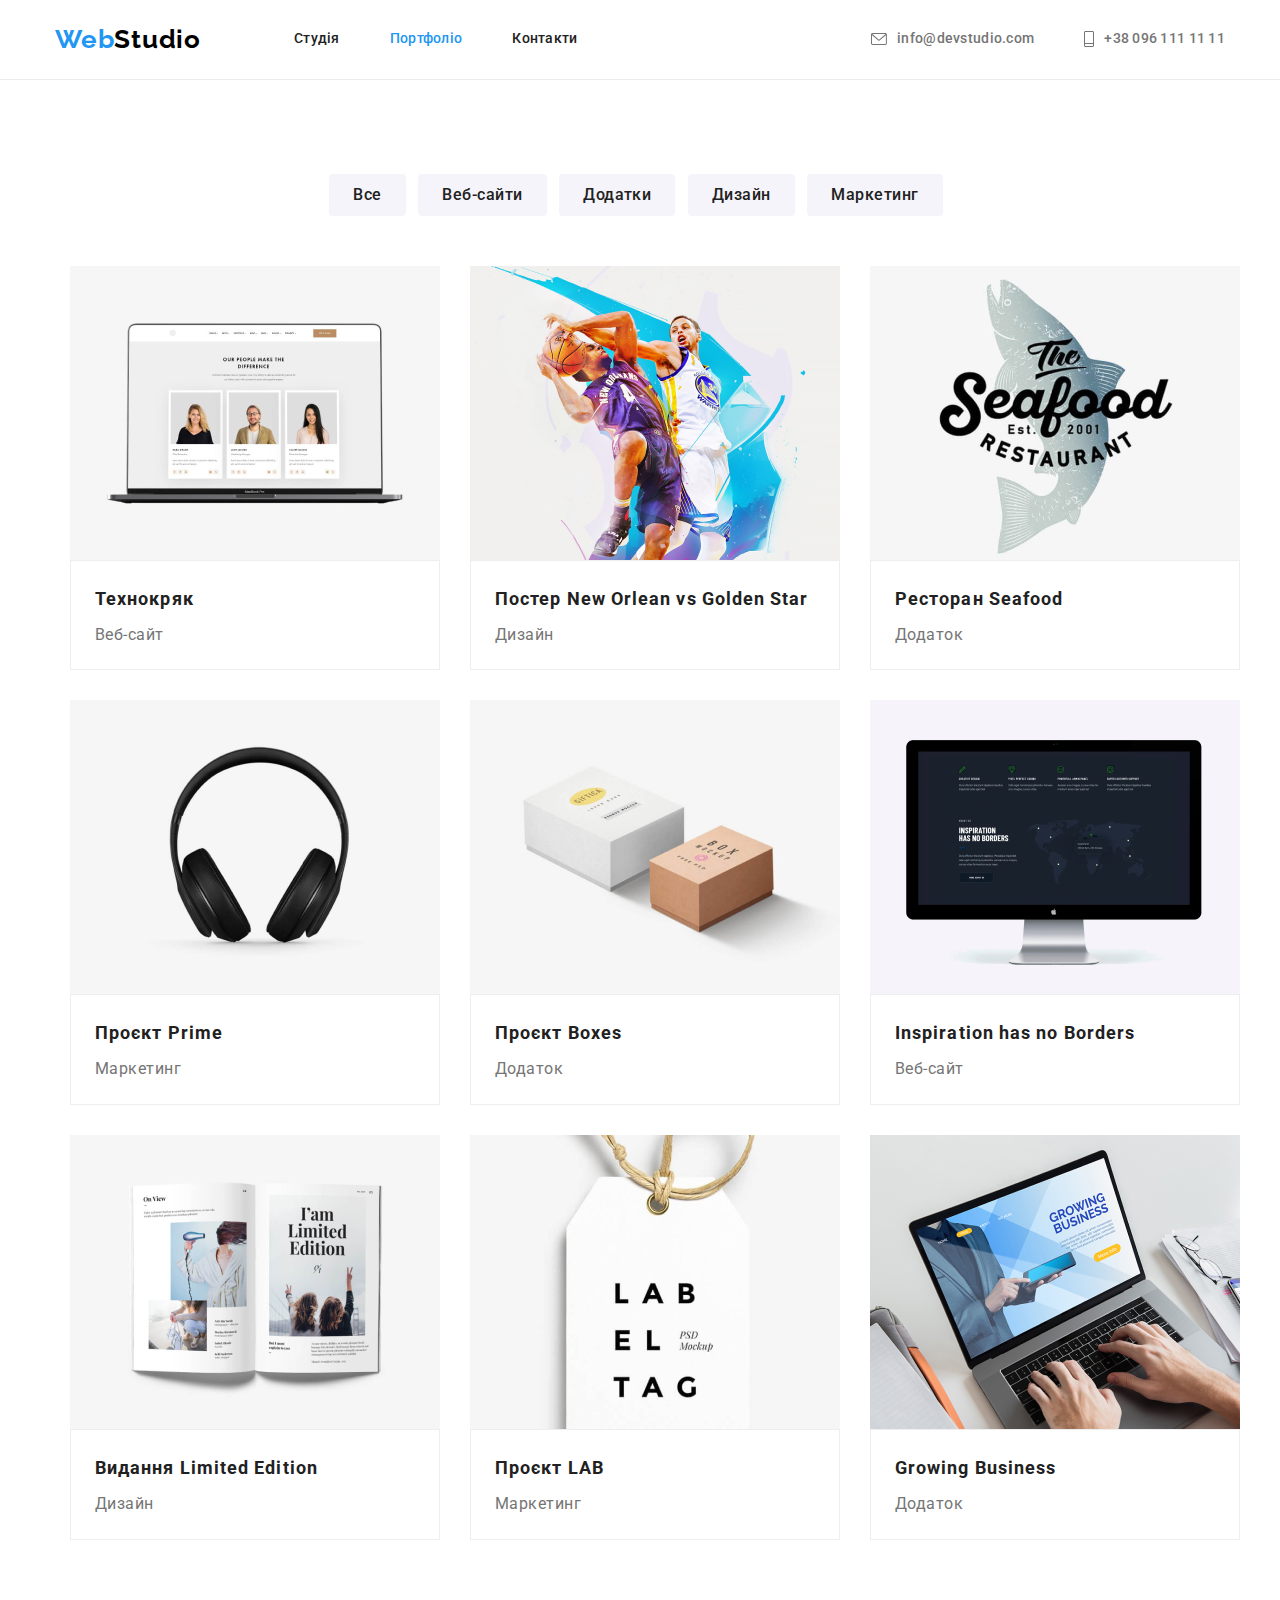
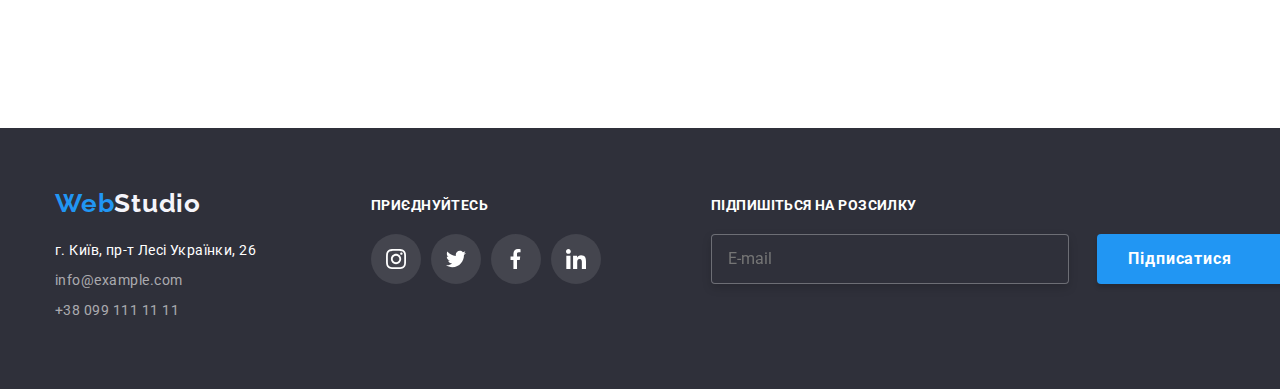
==== commit 6504eaee: "изменила цвет текста" ====
--- a/portfolio.html
+++ b/portfolio.html
@@ -38,7 +38,9 @@
                 >
               </li>
               <li class="navigation-menu__item">
-                <a href="./index.html" class="navigation-menu__link space"
+                <a
+                  href="./index.html"
+                  class="navigation-menu__link page-portfolio"
                   >Портфоліо</a
                 >
               </li>
--- a/css/main.min.css
+++ b/css/main.min.css
@@ -1 +1 @@
-:root{--title-fon: #ffffff;--primary-text-color: #212121;--title-text-color: #757575;--accent-color: #2196f3;--hero-fon: #2f303a;--main-section: #f5f4fa;--logo-fon: #000000;--text-fon: rgba(33, 150, 243, 1);--text-fon-black: rgba(0, 0, 0, 1);--footer-color: rgba(255, 255, 255, 0.6);--portfolio-bg-color: rgba(238, 238, 238, 1);--sections-bg-color: #e5e5e5;--portfolio-button-fon: rgba(245, 244, 250, 1);--line: #ececec;--icons-color: #afb1b8;--icons-bg-color: rgba(255, 255, 255, 0.1);--hover-color-transition: cubic-bezier(0.4, 0, 0.2, 1)}.visually-hidden{position:absolute;width:1px;height:1px;margin:-1px;padding:0;overflow:hidden;border:0;clip:rect(0 0 0 0)}html{box-sizing:border-box;line-height:0}*,*::before,*::after{box-sizing:border-box;padding:0;margin:0}h1,h2,h3,h4,h5,h6,p{margin:0}form{display:block}body{font-family:"Roboto",sans-serif;font-style:normal;background-color:var(--title-fon);color:var(--primary-text-color);letter-spacing:.03em;margin:auto;margin-top:0;margin-bottom:auto}ul{list-style:none}.container{max-width:1200px;margin:0 auto;padding:0px 15px}.page-header__logo{font-family:"Raleway",sans-serif;font-weight:700;color:var(--text-fon-black);font-size:26px;line-height:1.19;letter-spacing:.03em;text-decoration:none}.page-header__logo-first-letters{color:var(--text-fon)}.backdrop{position:fixed;top:0;left:0;width:100%;height:100%;background:rgba(0,0,0,.2);z-index:100;transition:250ms var(--hover-color-transition)}.backdrop.is-hidden{opacity:0;visibility:hidden;pointer-events:none}.modal{position:absolute;top:50%;left:50%;transform:translate(-50%, -50%);width:528px;height:581px;background:var(--title-fon);box-shadow:0px 1px 3px rgba(0,0,0,.12),0px 1px 1px rgba(0,0,0,.14),0px 2px 1px rgba(0,0,0,.2);border-radius:4px;transition:250ms cubic-bezier(0.4, 0, 0.2, 1) box-shadow;padding:40px}.modal-close{position:absolute;top:8px;right:8px;width:30px;height:30px;border:1px solid rgba(0,0,0,.1);border-radius:50%;fill:var(--logo-fon);transition:250ms cubic-bezier(0.4, 0, 0.2, 1) background}.modal-close__icon{display:block;position:absolute;margin:auto;top:0;bottom:0;right:0;left:0}.modal-close__icon:hover,.modal-close__icon:focus{cursor:pointer;fill:var(--accent-color)}.modal-box{text-align:center;top:75px;left:41px;right:39px;bottom:164px}.modal-box__title{margin-bottom:30px;font-weight:700;font-size:20px;line-height:1.15;text-align:center;letter-spacing:.03em;color:var(--primary-text-color)}.modal-form{display:flex;flex-direction:column}.modal-form__title{display:flex;flex-direction:column;margin-bottom:28px;position:relative}.modal-form__label{position:absolute;top:-18px;font-weight:400;font-size:12px;line-height:1.16;letter-spacing:.01em;color:var(--title-text-color);margin-bottom:4px}.modal-form__input{width:100%;padding:11px;padding-left:42px;outline:none;height:40px;border:1px solid rgba(33,33,33,.2);border-radius:4px;transition:250ms cubic-bezier(0.4, 0, 0.2, 1) border-color}.modal-form__input:focus{outline:none;border-color:var(--accent-color)}.modal-form__icon{fill:currentColor;position:absolute;left:12px;bottom:50%;transform:translateY(50%);transition:250ms cubic-bezier(0.4, 0, 0.2, 1) color}.modal-form__input:focus+.modal-form__icon{fill:#188ce8}.modal-form__icon:hover,.modal-form__icon:focus{color:var(--accent-color)}.modal-form__textarea{display:block;font-family:"Roboto";font-style:normal;font-size:12px;line-height:1.16;letter-spacing:.01em;color:rgba(117,117,117,.5);margin-bottom:0;height:120px;resize:none;border:1px solid rgba(33,33,33,.2);border-radius:4px;padding:11px;outline:none;transition:250ms cubic-bezier(0.4, 0, 0.2, 1) border-color}.modal-form__textarea:focus{outline:none;border-color:var(--accent-color)}.checkbox-container{position:relative;display:block}.label{font-size:14px;letter-spacing:.03em;cursor:pointer}.label::before{display:inline-block;content:"";width:16px;height:15px;border:1px solid var(--primary-text-color);cursor:pointer;border-radius:2px;position:relative;top:2px;right:9px;bottom:5px;left:0px}.checkbox:checked+.label::before{background-color:var(--accent-color);background-image:url(../images/check-on.svg);background-repeat:no-repeat;background-position:-10% -40%;border:1px solid rgba(0,0,0,0);transition:250ms cubic-bezier(0.4, 0, 0.2, 1) background-color}.checkbox:focus+.label::before{outline:1px solid var(--accent-color)}.label-info{font-weight:400;font-size:14px;line-height:1.71;letter-spacing:.03em;text-decoration-line:underline;color:var(--accent-color)}.label-info:focus,.label-info:hover{color:var(--accent-color)}.modal-form__btn{width:200px;height:50px;color:var(--title-fon);background:#188ce8;border:none;border-radius:4px;box-shadow:0px 4px 4px rgba(0,0,0,.15);font-family:"Roboto";font-style:normal;font-weight:700;font-size:16px;line-height:1.88;letter-spacing:.06em;cursor:pointer;margin-top:30px}.modal-form__btn:hover{background-color:var(--accent-color)}.box{position:relative}.overlay{position:absolute;bottom:0;width:100%;height:70px;background:rgba(47,48,58,.8);transition:transform 250ms ease}.overlay-title{font-weight:700;font-size:14px;line-height:1.14;padding-top:27px;text-align:center;letter-spacing:.03em;text-transform:uppercase;color:var(--title-fon)}.social-networks{display:flex;justify-content:center;margin-top:16px}.social-networks__list{margin-left:10px}.social-networks__icon{fill:var(--icons-color);width:20px;height:20px;transition:250ms cubic-bezier(0.4, 0, 0.2, 1) fill}.social-networks__net{display:flex;justify-content:center;align-items:center;width:50px;height:50px;border-radius:50%;background-color:var(--title-fon);border:4px solid rgba(0,0,0,0);transition:250ms cubic-bezier(0.4, 0, 0.2, 1) background-color}.social-networks__net:hover,.social-networks__net:focus{background-color:var(--accent-color);border:4px solid rgba(0,0,0,0);border-radius:50%}.social-networks__net:hover .social-networks__icon,.social-networks__net:focus .social-networks__icon{fill:var(--title-fon)}.footer-logo{font-family:"Raleway",sans-serif;font-weight:700;color:var(--main-section);font-size:26px;line-height:1.19;letter-spacing:.03em;text-decoration:none;margin-bottom:20px}.footer-logo__first-letters{color:var(--accent-color)}.link-icon{display:flex}.footer-socials{margin-left:70px}.footer-socials__link{font-weight:700;font-size:14px;line-height:1.14;letter-spacing:.03em;text-transform:uppercase;color:var(--title-fon);margin-bottom:20px;padding-top:10px}.footer-icons{display:flex;align-items:center}.footer-socials__item:not(:last-child){margin-right:10px}.footer-socials__net{display:flex;justify-content:center;align-items:center;width:50px;height:50px;background-color:var(--icons-bg-color);border:4px solid rgba(0,0,0,0);border-radius:50%;transition:250ms cubic-bezier(0.4, 0, 0.2, 1) background-color}.footer-socials__net:hover,.footer-socials__net:focus{background-color:var(--accent-color);border:4px solid rgba(0,0,0,0);border-radius:50%}.footer-socials__icon{fill:var(--title-fon);width:20px;height:20px}.footer-email{margin-left:95px}.footer-email__link{padding-top:10px;margin-bottom:20px;text-align:start;font-family:"Roboto";font-style:normal;font-weight:700;font-size:14px;line-height:1.14;letter-spacing:.03em;text-transform:uppercase;color:var(--title-fon)}.footer-email__form{display:flex}.footer-email__input{padding-left:16px;padding-top:15px;padding-bottom:15px;padding-right:295px;width:358px;height:50px;background:#2f303a;color:rgba(255,255,255,.6);border:1px solid rgba(255,255,255,.3);border-radius:4px;filter:drop-shadow(0px 4px 4px rgba(0, 0, 0, 0.15))}.footer-email__button{display:flex;justify-content:center;align-items:center;text-align:center;margin-left:28px;width:200px;height:50px;font-family:"Roboto";font-style:normal;font-weight:700;font-size:16px;line-height:1.88;letter-spacing:.06em;background:var(--accent-color);border-radius:4px;color:var(--title-fon);box-shadow:0px 4px 4px rgba(0,0,0,.15);cursor:pointer;border:none;margin-right:28px;padding-top:10px;padding-bottom:10px}.footer-email__icon{fill:var(--title-fon);margin-left:10px}.button-set{text-align:center}.button-set__btn{font-weight:500;font-size:16px;line-height:1.6;text-align:center;letter-spacing:.03em;color:var(--primary-text-color);background-color:var(--main-section);border-radius:4px;cursor:pointer}.button-set__btn:hover,.button-set__btn:focus{color:var(--title-fon);background-color:var(--accent-color);box-shadow:0px 3px 1px rgba(0,0,0,.1),0px 1px 2px rgba(0,0,0,.8),0px 2px 2px rgba(0,0,0,.12)}.button{font-weight:500;font-size:16px;line-height:1.6;text-align:center;letter-spacing:.03em;background-color:var(--main-section)}.button-set_list{margin:0;display:inline-block;padding-top:0;padding-right:8px}.button-set__btn{font-weight:500;font-size:16px;line-height:1.6;text-align:center;letter-spacing:.03em;background-color:var(--title-fon);border-radius:4px;border-color:rgba(0,0,0,0);transition:250ms cubic-bezier(0.4, 0, 0.2, 1) background-color;display:flex;padding:6px 22px}.button{font-weight:500;font-size:16px;line-height:1.6;text-align:center;letter-spacing:.03em;background-color:var(--title-fon);border-radius:4px}.white{background:var(--main-section)}.white:hover{box-shadow:0px 3px 1px rgba(0,0,0,.1),0px 1px 2px rgba(0,0,0,.8),0px 2px 2px rgba(0,0,0,.12)}.menu-list{padding:20px 24px;position:relative;background-color:var(--title-fon);border:1px solid #eee;z-index:2}.menu-list__name{font-weight:700;font-size:18px;line-height:2;letter-spacing:.06em;color:var(--primary-text-color);list-style:none;margin-bottom:4px}.menu-list__link{font-weight:400;font-size:16px;line-height:1.8;letter-spacing:.03em;color:var(--title-text-color);list-style:none;margin-top:4px}.projects-portfolio__net{font-weight:500;font-size:16px;line-height:1.6;letter-spacing:.03em;text-decoration:none;color:var(--primary-text-color);border-top:0px;transition:250ms cubic-bezier(0.4, 0, 0.2, 1) background}.container-projects{width:1200px;padding-left:15px;padding-right:15px;margin-left:auto;margin-right:auto}.projects-portfolio{display:flex;flex-wrap:wrap;margin-top:50px;padding-bottom:94px;gap:30px}.projects-portfolio__cards{width:370px;display:flexbox;margin-left:0}.projects-portfolio__cards:hover,.projects-portfolio__cards:focus-within{box-shadow:0px 1px 1px rgba(0,0,0,.12),0px 4px 4px rgba(0,0,0,.6),1px 4px 6px rgba(0,0,0,.16)}.projects-portfolio__cards:nth-child(3n){margin-right:0}.projects-portfolio__cards:nth-last-child(-n+3){margin-bottom:0}.projects-portfolio__img{display:block;width:100%}.box1{position:relative;overflow:hidden;z-index:1}.box1:hover .overlay-portfolio{transform:translateY(0)}.overlay-portfolio{position:absolute;bottom:109px;width:100%;height:294px;padding:63px 24px;background:rgba(33,150,243,.9);transform:translateY(100%);transition:250ms cubic-bezier(0.4, 0, 0.2, 1) transform}.overlay-portfolio__text{font-weight:400;font-size:18px;line-height:1.5;letter-spacing:.03em;color:var(--title-fon)}.page-header{font-family:"Releway",sans-serif;font-weight:700;font-size:26px;line-height:1.19;letter-spacing:.03em;border-bottom:1px solid #ececec;background-color:var(--title-fon)}.page-header__container{margin-left:auto;margin-right:auto;display:flex;align-items:center;padding:24px 0px}.page-header__nav{display:flex;justify-content:flex-start;align-items:center;display:flex;align-items:center}.navigation-menu{display:flex;margin-left:93px;align-items:center;font-weight:500;font-size:14px;line-height:1.14;color:var(--primary-text-color);letter-spacing:.02em;list-style:none}.navigation-menu:last-child{margin-right:0}.navigation-menu__item{margin-left:50px;display:block}.navigation-menu__item:first-child{margin-left:0px}.navigation-menu__link{font-family:"Roboto";font-weight:500;font-size:14px;line-height:1.14;letter-spacing:.02em;color:var(--primary-text-color);text-decoration:none;transition:250ms cubic-bezier(0.4, 0, 0.2, 1) color;position:relative;fill:var(--icons-color)}.navigation-menu__link:hover,.navigation-menu__link:focus{color:var(--accent-color)}.navigation-menu__link::after{content:"";position:absolute;display:block;bottom:0;width:100%;height:4px;background:var(--accent-color);border-radius:2px;opacity:0;transition:250ms cubic-bezier(0.4, 0, 0.2, 1) opacity;transform:translateY(32px)}.navigation-menu__link:hover::after,.navigation-menu__link:focus::after{opacity:1}.navigation-menu.space{color:var(--accent-color)}.navigation-contacts{display:flex;margin-left:auto}.navigation-contacts__item{margin-left:50px}.navigation-contacts__link{display:flex;justify-content:center;align-items:center;font-family:"Roboto";font-weight:500;font-size:14px;line-height:1.14;letter-spacing:.02em;color:var(--title-text-color);background-color:var(--title-fon);text-decoration:none;text-align:center;transition:250ms cubic-bezier(0.4, 0, 0.2, 1) color;position:relative;fill:var(--icons-color)}.navigation-contacts__link:hover,.navigation-contacts__link:focus{color:var(--accent-color)}.navigation-contacts__link:hover::after,.navigation-contacts__link:focus::after{opacity:1}.navigation-contacts.space{color:var(--accent-color)}.navigation-contacts__icon-email{margin-right:10px;fill:currentColor;transition:250ms cubic-bezier(0.4, 0, 0.2, 1) background}.navigation-contacts__icon-email:hover,.navigation-contacts__icon-email:focus{fill:var(--accent-color)}.navigation-contacts__icon-tell{margin-right:10px;fill:currentColor;transition:250ms cubic-bezier(0.4, 0, 0.2, 1) background}.navigation-contacts__icon-tell:hover,.navigation-contacts__icon-tell:focus{fill:var(--accent-color)}.section{padding-top:94px;padding-bottom:94px;margin-top:0px;margin-bottom:0px}.section-main{max-width:1600px;height:600px;background-image:linear-gradient(to right, rgba(47, 48, 58, 0.4), rgba(47, 48, 58, 0.4)),url(../images/fon.jpg);background-repeat:no-repeat;background-position:center;background-size:cover;display:flex;letter-spacing:.06em;background-color:var(--hero-fon);margin:0 auto;text-align:center;padding-top:200px;padding-bottom:200px}.section-main__text{max-width:696px;margin:0 auto;font-weight:900;font-size:44px;line-height:1.36;letter-spacing:.06em;text-align:center;text-transform:uppercase;color:var(--title-fon)}.position{margin-bottom:30px}.section-main__btn{margin:0;padding:10px 32px;font-weight:700;font-size:16px;line-height:1.8;text-align:center;letter-spacing:.06em;color:var(--title-fon);border:1px solid rgba(0,0,0,0);background-color:var(--accent-color);box-shadow:0px 4px 4px rgba(0,0,0,.15);border-radius:4px}.section-main__btn:hover{background:var(--accent-color)}.section-main__container{padding:0 15px;margin:0 auto;min-height:80px}.item-list__title{font-weight:700;font-size:14px;line-height:1.14;letter-spacing:.03em;text-transform:uppercase;color:var(--primary-text-color);margin-bottom:10px}.item-list__text{font-weight:400;font-size:14px;line-height:1.71;letter-spacing:.03em;color:var(--title-text-color);text-align:initial}.item-list__item{width:270px;margin-bottom:30px}.item-list__icon{content:"";fill:var(--icons-color);width:270px;height:120px;background-position:center;background:var(--main-section);padding:25px 100px}.section-item__list{display:flex;justify-content:space-between}.section-work{padding-top:0;padding-bottom:94px;margin:0 auto;min-height:80px}.section-work__text{font-weight:700;font-size:36px;line-height:1.16;text-align:center;letter-spacing:.03em}.work-list{margin-top:50px}.team{font-size:11px;font-weight:600;line-height:1.8;margin-right:30px;border-radius:0px 0px 4px 4px;background-color:var(--title-fon);box-shadow:0px 1px 3px rgba(0,0,0,.12),0px 1px 3px rgba(0,0,0,.14),0px 2px 1px rgba(0,0,0,.2);border-radius:0px 0px 4px 4px}.action{display:flex}.work-list__item{margin-right:30px}.work-list__item:last-child{margin-right:0px}.work-list__image{width:370px;height:294px}.our-team{background:var(--main-section)}.header{font-weight:700;font-size:36px;line-height:1.16;text-align:center;letter-spacing:.03em}.team-cards{display:flex;justify-content:space-between;text-align:center;margin-top:50px}.team-image{width:270px;height:260px;display:block}.team-employee{padding-top:30px;padding-bottom:30px}.team-employee__name{font-weight:500;font-size:16px;line-height:1.18;text-align:center;letter-spacing:.03em;margin-bottom:10px}.team-employee__position{font-weight:400;font-size:16px;line-height:1.18;text-align:center;letter-spacing:.03em;color:var(--title-text-color)}.clients-company:not(:last-child){margin-right:30px}.clients-company__net{width:170px;height:92px;border:1px solid #afb1bb;border-radius:4px;display:flex;transition:250ms cubic-bezier(0.4, 0, 0.2, 1) border}.clients-company__net:hover,.clients-company__net:focus{border:1px solid #2196f3;fill:var(--accent-color)}.clients-company__icon{width:170px;height:92px;padding:16px 32px;fill:var(--icons-color);transition:250ms cubic-bezier(0.4, 0, 0.2, 1) fill}.clients-company__icon:hover,.clients-company__icon:focus{fill:var(--accent-color)}.clients-company__net:hover .clients-company__icon,.clients-company__net:focus .clients-company__icon{fill:var(--accent-color)}.footer{padding-top:60px;padding-bottom:60px;background-color:#2f303a}.address{font-weight:400;font-size:14px;line-height:1.14;text-decoration:none;margin-top:20px}.container-footer__contacts{font-weight:400;font-style:normal;font-size:14px;line-height:1.14;text-decoration:none}.container-footer__item{width:231px;height:21px;text-decoration:none;margin-bottom:9px}.footer-contacts__item{font-weight:400;font-size:14px;line-height:1.71;letter-spacing:.03em;color:var(--title-fon);text-decoration:none;transition:250ms cubic-bezier(0.4, 0, 0.2, 1) color}.footer-contacts__item:hover,.footer-contacts__item:focus{color:var(--accent-color)}.footer-contacts__item:hover,.footer-contacts__item:focus{color:var(--accent-color)}.footer-contacts__mail{font-weight:400;font-size:14px;line-height:1.71;color:var(--footer-color);text-decoration:none;transition:250ms cubic-bezier(0.4, 0, 0.2, 1) color}.footer-contacts__mail:hover,.footer-contacts__mail:focus{color:var(--accent-color)}.footer-contacts__tel{font-weight:400;font-size:14px;line-height:1.71;color:var(--footer-color);text-decoration:none;transition:250ms cubic-bezier(0.4, 0, 0.2, 1) color}.footer-contacts__tel:hover,.footer-contacts__tel:focus{color:var(--accent-color)}.main-portfolio{background-color:var(--title-fon)}/*# sourceMappingURL=main.min.css.map */+:root{--title-fon: #ffffff;--primary-text-color: #212121;--title-text-color: #757575;--accent-color: #2196f3;--hero-fon: #2f303a;--main-section: #f5f4fa;--logo-fon: #000000;--text-fon: rgba(33, 150, 243, 1);--text-fon-black: rgba(0, 0, 0, 1);--footer-color: rgba(255, 255, 255, 0.6);--portfolio-bg-color: rgba(238, 238, 238, 1);--sections-bg-color: #e5e5e5;--portfolio-button-fon: rgba(245, 244, 250, 1);--line: #ececec;--icons-color: #afb1b8;--icons-bg-color: rgba(255, 255, 255, 0.1);--hover-color-transition: cubic-bezier(0.4, 0, 0.2, 1)}.visually-hidden{position:absolute;width:1px;height:1px;margin:-1px;padding:0;overflow:hidden;border:0;clip:rect(0 0 0 0)}body{font-family:"Roboto",sans-serif;font-style:normal;background-color:var(--title-fon);color:var(--primary-text-color);letter-spacing:.03em;margin:auto;margin-top:0;margin-bottom:auto}html{box-sizing:border-box;line-height:0}*,*::before,*::after{box-sizing:border-box;padding:0;margin:0}h1,h2,h3,h4,h5,h6,p{margin:0}form{display:block}ul{list-style:none}.container{max-width:1200px;margin:0 auto;padding:0px 15px}.page-header__logo{font-family:"Raleway",sans-serif;font-weight:700;color:var(--text-fon-black);font-size:26px;line-height:1.19;letter-spacing:.03em;text-decoration:none}.page-header__logo-first-letters{color:var(--text-fon)}.backdrop{position:fixed;top:0;left:0;width:100%;height:100%;background:rgba(0,0,0,.2);z-index:100;transition:250ms var(--hover-color-transition)}.backdrop.is-hidden{opacity:0;visibility:hidden;pointer-events:none}.modal{position:absolute;top:50%;left:50%;transform:translate(-50%, -50%);width:528px;height:581px;background:var(--title-fon);box-shadow:0px 1px 3px rgba(0,0,0,.12),0px 1px 1px rgba(0,0,0,.14),0px 2px 1px rgba(0,0,0,.2);border-radius:4px;transition:250ms cubic-bezier(0.4, 0, 0.2, 1) box-shadow;padding:40px}.modal-close{position:absolute;top:8px;right:8px;width:30px;height:30px;border:1px solid rgba(0,0,0,.1);border-radius:50%;fill:var(--logo-fon);transition:250ms cubic-bezier(0.4, 0, 0.2, 1) background}.modal-close__icon{display:block;position:absolute;margin:auto;top:0;bottom:0;right:0;left:0}.modal-close__icon:hover,.modal-close__icon:focus{cursor:pointer;fill:var(--accent-color)}.modal-box{text-align:center;top:75px;left:41px;right:39px;bottom:164px}.modal-box__title{margin-bottom:30px;font-weight:700;font-size:20px;line-height:1.15;text-align:center;letter-spacing:.03em;color:var(--primary-text-color)}.modal-form{display:flex;flex-direction:column}.modal-form__title{display:flex;flex-direction:column;margin-bottom:28px;position:relative}.modal-form__label{position:absolute;top:-18px;font-weight:400;font-size:12px;line-height:1.16;letter-spacing:.01em;color:var(--title-text-color);margin-bottom:4px}.modal-form__input{width:100%;padding:11px;padding-left:42px;outline:none;height:40px;border:1px solid rgba(33,33,33,.2);border-radius:4px;transition:250ms cubic-bezier(0.4, 0, 0.2, 1) border-color}.modal-form__input:focus{outline:none;border-color:var(--accent-color)}.modal-form__icon{fill:currentColor;position:absolute;left:12px;bottom:50%;transform:translateY(50%);transition:250ms cubic-bezier(0.4, 0, 0.2, 1) color}.modal-form__input:focus+.modal-form__icon{fill:#188ce8}.modal-form__icon:hover,.modal-form__icon:focus{color:var(--accent-color)}.modal-form__textarea{display:block;font-family:"Roboto";font-style:normal;font-size:12px;line-height:1.16;letter-spacing:.01em;color:rgba(117,117,117,.5);margin-bottom:0;height:120px;resize:none;border:1px solid rgba(33,33,33,.2);border-radius:4px;padding:11px;outline:none;transition:250ms cubic-bezier(0.4, 0, 0.2, 1) border-color}.modal-form__textarea:focus{outline:none;border-color:var(--accent-color)}.checkbox-container{position:relative;display:block}.label{font-size:14px;letter-spacing:.03em;cursor:pointer}.label::before{display:inline-block;content:"";width:16px;height:15px;border:1px solid var(--primary-text-color);cursor:pointer;border-radius:2px;position:relative;top:2px;right:9px;bottom:5px;left:0px}.checkbox:checked+.label::before{background-color:var(--accent-color);background-image:url(../images/check-on.svg);background-repeat:no-repeat;background-position:-10% -40%;border:1px solid rgba(0,0,0,0);transition:250ms cubic-bezier(0.4, 0, 0.2, 1) background-color}.checkbox:focus+.label::before{outline:1px solid var(--accent-color)}.label-info{font-weight:400;font-size:14px;line-height:1.71;letter-spacing:.03em;text-decoration-line:underline;color:var(--accent-color)}.label-info:focus,.label-info:hover{color:var(--accent-color)}.modal-form__btn{width:200px;height:50px;color:var(--title-fon);background:#188ce8;border:none;border-radius:4px;box-shadow:0px 4px 4px rgba(0,0,0,.15);font-family:"Roboto";font-style:normal;font-weight:700;font-size:16px;line-height:1.88;letter-spacing:.06em;cursor:pointer;margin-top:30px}.modal-form__btn:hover{background-color:var(--accent-color)}.box{position:relative}.overlay{position:absolute;bottom:0;width:100%;height:70px;background:rgba(47,48,58,.8);transition:transform 250ms ease}.overlay-title{font-weight:700;font-size:14px;line-height:1.14;padding-top:27px;text-align:center;letter-spacing:.03em;text-transform:uppercase;color:var(--title-fon)}.social-networks{display:flex;justify-content:center;margin-top:16px}.social-networks__list{margin-left:10px}.social-networks__icon{fill:var(--icons-color);width:20px;height:20px;transition:250ms cubic-bezier(0.4, 0, 0.2, 1) fill}.social-networks__net{display:flex;justify-content:center;align-items:center;width:50px;height:50px;border-radius:50%;background-color:var(--title-fon);border:4px solid rgba(0,0,0,0);transition:250ms cubic-bezier(0.4, 0, 0.2, 1) background-color}.social-networks__net:hover,.social-networks__net:focus{background-color:var(--accent-color);border:4px solid rgba(0,0,0,0);border-radius:50%}.social-networks__net:hover .social-networks__icon,.social-networks__net:focus .social-networks__icon{fill:var(--title-fon)}.footer-logo{font-family:"Raleway",sans-serif;font-weight:700;color:var(--main-section);font-size:26px;line-height:1.19;letter-spacing:.03em;text-decoration:none;margin-bottom:20px}.footer-logo__first-letters{color:var(--accent-color)}.link-icon{display:flex}.footer-socials{margin-left:70px}.footer-socials__link{font-weight:700;font-size:14px;line-height:1.14;letter-spacing:.03em;text-transform:uppercase;color:var(--title-fon);margin-bottom:20px;padding-top:10px}.footer-icons{display:flex;align-items:center}.footer-socials__item:not(:last-child){margin-right:10px}.footer-socials__net{display:flex;justify-content:center;align-items:center;width:50px;height:50px;background-color:var(--icons-bg-color);border:4px solid rgba(0,0,0,0);border-radius:50%;transition:250ms cubic-bezier(0.4, 0, 0.2, 1) background-color}.footer-socials__net:hover,.footer-socials__net:focus{background-color:var(--accent-color);border:4px solid rgba(0,0,0,0);border-radius:50%}.footer-socials__icon{fill:var(--title-fon);width:20px;height:20px}.footer-email{margin-left:95px}.footer-email__link{padding-top:10px;margin-bottom:20px;text-align:start;font-family:"Roboto";font-style:normal;font-weight:700;font-size:14px;line-height:1.14;letter-spacing:.03em;text-transform:uppercase;color:var(--title-fon)}.footer-email__form{display:flex}.footer-email__input{padding-left:16px;padding-top:15px;padding-bottom:15px;padding-right:295px;width:358px;height:50px;background:#2f303a;color:rgba(255,255,255,.6);border:1px solid rgba(255,255,255,.3);border-radius:4px;filter:drop-shadow(0px 4px 4px rgba(0, 0, 0, 0.15))}.footer-email__button{display:flex;justify-content:center;align-items:center;text-align:center;margin-left:28px;width:200px;height:50px;font-family:"Roboto";font-style:normal;font-weight:700;font-size:16px;line-height:1.88;letter-spacing:.06em;background:var(--accent-color);border-radius:4px;color:var(--title-fon);box-shadow:0px 4px 4px rgba(0,0,0,.15);cursor:pointer;border:none;margin-right:28px;padding-top:10px;padding-bottom:10px}.footer-email__icon{fill:var(--title-fon);margin-left:10px}.button-set{text-align:center}.button-set__btn{font-weight:500;font-size:16px;line-height:1.6;text-align:center;letter-spacing:.03em;color:var(--primary-text-color);background-color:var(--main-section);border-radius:4px;cursor:pointer}.button-set__btn:hover,.button-set__btn:focus{color:var(--title-fon);background-color:var(--accent-color);box-shadow:0px 3px 1px rgba(0,0,0,.1),0px 1px 2px rgba(0,0,0,.8),0px 2px 2px rgba(0,0,0,.12)}.button{font-weight:500;font-size:16px;line-height:1.6;text-align:center;letter-spacing:.03em;background-color:var(--main-section)}.button-set_list{margin:0;display:inline-block;padding-top:0;padding-right:8px}.button-set__btn{position:static;font-weight:500;font-size:16px;line-height:1.6;text-align:center;letter-spacing:.03em;background-color:var(--title-fon);border-radius:4px;border-color:rgba(0,0,0,0);transition-property:background-color 250ms cubic-bezier(0.4, 0, 0.2, 1),background-color 250ms cubic-bezier(0.4, 0, 0.2, 1),box-shadow 0px 3px 1px rgba(0,0,0,.1),0px 1px 2px rgba(0,0,0,.8),0px 2px 2px rgba(0,0,0,.12);display:flex;padding:6px 22px}.button{font-weight:500;font-size:16px;line-height:1.6;text-align:center;letter-spacing:.03em;background-color:var(--title-fon);border-radius:4px}.white{background:var(--main-section)}.menu-list{padding:20px 24px;position:relative;background-color:var(--title-fon);border:1px solid #eee;z-index:2}.menu-list__name{font-weight:700;font-size:18px;line-height:2;letter-spacing:.06em;color:var(--primary-text-color);list-style:none;margin-bottom:4px}.menu-list__link{font-weight:400;font-size:16px;line-height:1.8;letter-spacing:.03em;color:var(--title-text-color);list-style:none;margin-top:4px}.projects-portfolio__net{font-weight:500;font-size:16px;line-height:1.6;letter-spacing:.03em;text-decoration:none;color:var(--primary-text-color);border-top:0px;transition:250ms cubic-bezier(0.4, 0, 0.2, 1) background}.container-projects{width:1200px;padding-left:15px;padding-right:15px;margin-left:auto;margin-right:auto}.projects-portfolio{display:flex;flex-wrap:wrap;margin-top:50px;padding-bottom:94px;gap:30px}.projects-portfolio__cards{width:370px;display:flexbox;margin-left:0}.projects-portfolio__cards:hover,.projects-portfolio__cards:focus-within{box-shadow:0px 1px 1px rgba(0,0,0,.12),0px 4px 4px rgba(0,0,0,.6),1px 4px 6px rgba(0,0,0,.16)}.projects-portfolio__cards:nth-child(3n){margin-right:0}.projects-portfolio__cards:nth-last-child(-n+3){margin-bottom:0}.projects-portfolio__img{display:block;width:100%}.box1{position:relative;overflow:hidden;z-index:1}.box1:hover .overlay-portfolio{transform:translateY(0)}.overlay-portfolio{position:absolute;bottom:109px;width:100%;height:294px;padding:63px 24px;background:rgba(33,150,243,.9);transform:translateY(100%);transition:250ms cubic-bezier(0.4, 0, 0.2, 1) transform}.overlay-portfolio__text{font-weight:400;font-size:18px;line-height:1.5;letter-spacing:.03em;color:var(--title-fon)}.page-header{font-family:"Releway",sans-serif;font-weight:700;font-size:26px;line-height:1.19;letter-spacing:.03em;border-bottom:1px solid #ececec;background-color:var(--title-fon)}.page-header__container{margin-left:auto;margin-right:auto;display:flex;align-items:center;padding:24px 0px}.page-header__nav{display:flex;justify-content:flex-start;align-items:center;display:flex;align-items:center}.navigation-menu{display:flex;margin-left:93px;align-items:center;font-weight:500;font-size:14px;line-height:1.14;color:var(--primary-text-color);letter-spacing:.02em;list-style:none}.navigation-menu:last-child{margin-right:0}.navigation-menu__item{margin-left:50px;display:block}.navigation-menu__item:first-child{margin-left:0px}.navigation-menu__link{font-family:"Roboto";font-weight:500;font-size:14px;line-height:1.14;letter-spacing:.02em;color:var(--primary-text-color);text-decoration:none;transition:250ms cubic-bezier(0.4, 0, 0.2, 1) color;position:relative;fill:var(--icons-color)}.navigation-menu__link:hover,.navigation-menu__link:focus{color:var(--accent-color)}.page-studio{color:var(--accent-color)}.page-portfolio{color:var(--accent-color)}.navigation-menu__link::after{content:"";position:absolute;display:block;bottom:0;width:100%;height:4px;background:var(--accent-color);border-radius:2px;opacity:0;transition:250ms cubic-bezier(0.4, 0, 0.2, 1) opacity;transform:translateY(32px)}.navigation-menu__link:hover::after,.navigation-menu__link:focus::after{opacity:1}.navigation-menu.space{color:var(--accent-color)}.navigation-contacts{display:flex;margin-left:auto}.navigation-contacts__item{margin-left:50px}.navigation-contacts__link{display:flex;justify-content:center;align-items:center;font-family:"Roboto";font-weight:500;font-size:14px;line-height:1.14;letter-spacing:.02em;color:var(--title-text-color);background-color:var(--title-fon);text-decoration:none;text-align:center;transition:250ms cubic-bezier(0.4, 0, 0.2, 1) color;position:relative;fill:var(--icons-color)}.navigation-contacts__link:hover,.navigation-contacts__link:focus{color:var(--accent-color)}.navigation-contacts__link:hover::after,.navigation-contacts__link:focus::after{opacity:1}.navigation-contacts.space{color:var(--accent-color)}.navigation-contacts__icon-email{margin-right:10px;fill:currentColor;transition:250ms cubic-bezier(0.4, 0, 0.2, 1) background}.navigation-contacts__icon-email:hover,.navigation-contacts__icon-email:focus{fill:var(--accent-color)}.navigation-contacts__icon-tell{margin-right:10px;fill:currentColor;transition:250ms cubic-bezier(0.4, 0, 0.2, 1) background}.navigation-contacts__icon-tell:hover,.navigation-contacts__icon-tell:focus{fill:var(--accent-color)}.section{padding-top:94px;padding-bottom:94px;margin-top:0px;margin-bottom:0px}.section-main{max-width:1600px;height:600px;background-image:linear-gradient(to right, rgba(47, 48, 58, 0.4), rgba(47, 48, 58, 0.4)),url(../images/fon.jpg);background-repeat:no-repeat;background-position:center;background-size:cover;display:flex;letter-spacing:.06em;background-color:var(--hero-fon);margin:0 auto;text-align:center;padding-top:200px;padding-bottom:200px}.section-main__text{max-width:696px;margin:0 auto;font-weight:900;font-size:44px;line-height:1.36;letter-spacing:.06em;text-align:center;text-transform:uppercase;color:var(--title-fon)}.position{margin-bottom:30px}.section-main__btn{margin:0;padding:10px 32px;font-weight:700;font-size:16px;line-height:1.8;text-align:center;letter-spacing:.06em;color:var(--title-fon);border:1px solid rgba(0,0,0,0);background-color:var(--accent-color);box-shadow:0px 4px 4px rgba(0,0,0,.15);border-radius:4px}.section-main__btn:hover{background:var(--accent-color)}.section-main__container{padding:0 15px;margin:0 auto;min-height:80px}.item-list__title{font-weight:700;font-size:14px;line-height:1.14;letter-spacing:.03em;text-transform:uppercase;color:var(--primary-text-color);margin-bottom:10px}.item-list__text{font-weight:400;font-size:14px;line-height:1.71;letter-spacing:.03em;color:var(--title-text-color);text-align:initial}.item-list__item{width:270px;margin-bottom:30px}.item-list__icon{content:"";fill:var(--icons-color);width:270px;height:120px;background-position:center;background:var(--main-section);padding:25px 100px}.section-item__list{display:flex;justify-content:space-between}.section-work{padding-top:0;padding-bottom:94px;margin:0 auto;min-height:80px}.section-work__text{font-weight:700;font-size:36px;line-height:1.16;text-align:center;letter-spacing:.03em}.work-list{margin-top:50px}.team{font-size:11px;font-weight:600;line-height:1.8;margin-right:30px;border-radius:0px 0px 4px 4px;background-color:var(--title-fon);box-shadow:0px 1px 3px rgba(0,0,0,.12),0px 1px 3px rgba(0,0,0,.14),0px 2px 1px rgba(0,0,0,.2);border-radius:0px 0px 4px 4px}.action{display:flex}.work-list__item{margin-right:30px}.work-list__item:last-child{margin-right:0px}.work-list__image{width:370px;height:294px}.our-team{background:var(--main-section)}.header{font-weight:700;font-size:36px;line-height:1.16;text-align:center;letter-spacing:.03em}.team-cards{display:flex;justify-content:space-between;text-align:center;margin-top:50px}.team-image{width:270px;height:260px;display:block}.team-employee{padding-top:30px;padding-bottom:30px}.team-employee__name{font-weight:500;font-size:16px;line-height:1.18;text-align:center;letter-spacing:.03em;margin-bottom:10px}.team-employee__position{font-weight:400;font-size:16px;line-height:1.18;text-align:center;letter-spacing:.03em;color:var(--title-text-color)}.clients-company:not(:last-child){margin-right:30px}.clients-company__net{width:170px;height:92px;border:1px solid #afb1bb;border-radius:4px;display:flex;transition:250ms cubic-bezier(0.4, 0, 0.2, 1) border}.clients-company__net:hover,.clients-company__net:focus{border:1px solid #2196f3;fill:var(--accent-color)}.clients-company__icon{width:170px;height:92px;padding:16px 32px;fill:var(--icons-color);transition:250ms cubic-bezier(0.4, 0, 0.2, 1) fill}.clients-company__icon:hover,.clients-company__icon:focus{fill:var(--accent-color)}.clients-company__net:hover .clients-company__icon,.clients-company__net:focus .clients-company__icon{fill:var(--accent-color)}.footer{padding-top:60px;padding-bottom:60px;background-color:#2f303a}.address{font-weight:400;font-size:14px;line-height:1.14;text-decoration:none;margin-top:20px}.container-footer__contacts{font-weight:400;font-style:normal;font-size:14px;line-height:1.14;text-decoration:none}.container-footer__item{width:231px;height:21px;text-decoration:none;margin-bottom:9px}.footer-contacts__item{font-weight:400;font-size:14px;line-height:1.71;letter-spacing:.03em;color:var(--title-fon);text-decoration:none;transition:250ms cubic-bezier(0.4, 0, 0.2, 1) color}.footer-contacts__item:hover,.footer-contacts__item:focus{color:var(--accent-color)}.footer-contacts__item:hover,.footer-contacts__item:focus{color:var(--accent-color)}.footer-contacts__mail{font-weight:400;font-size:14px;line-height:1.71;color:var(--footer-color);text-decoration:none;transition:250ms cubic-bezier(0.4, 0, 0.2, 1) color}.footer-contacts__mail:hover,.footer-contacts__mail:focus{color:var(--accent-color)}.footer-contacts__tel{font-weight:400;font-size:14px;line-height:1.71;color:var(--footer-color);text-decoration:none;transition:250ms cubic-bezier(0.4, 0, 0.2, 1) color}.footer-contacts__tel:hover,.footer-contacts__tel:focus{color:var(--accent-color)}.main-portfolio{background-color:var(--title-fon)}/*# sourceMappingURL=main.min.css.map */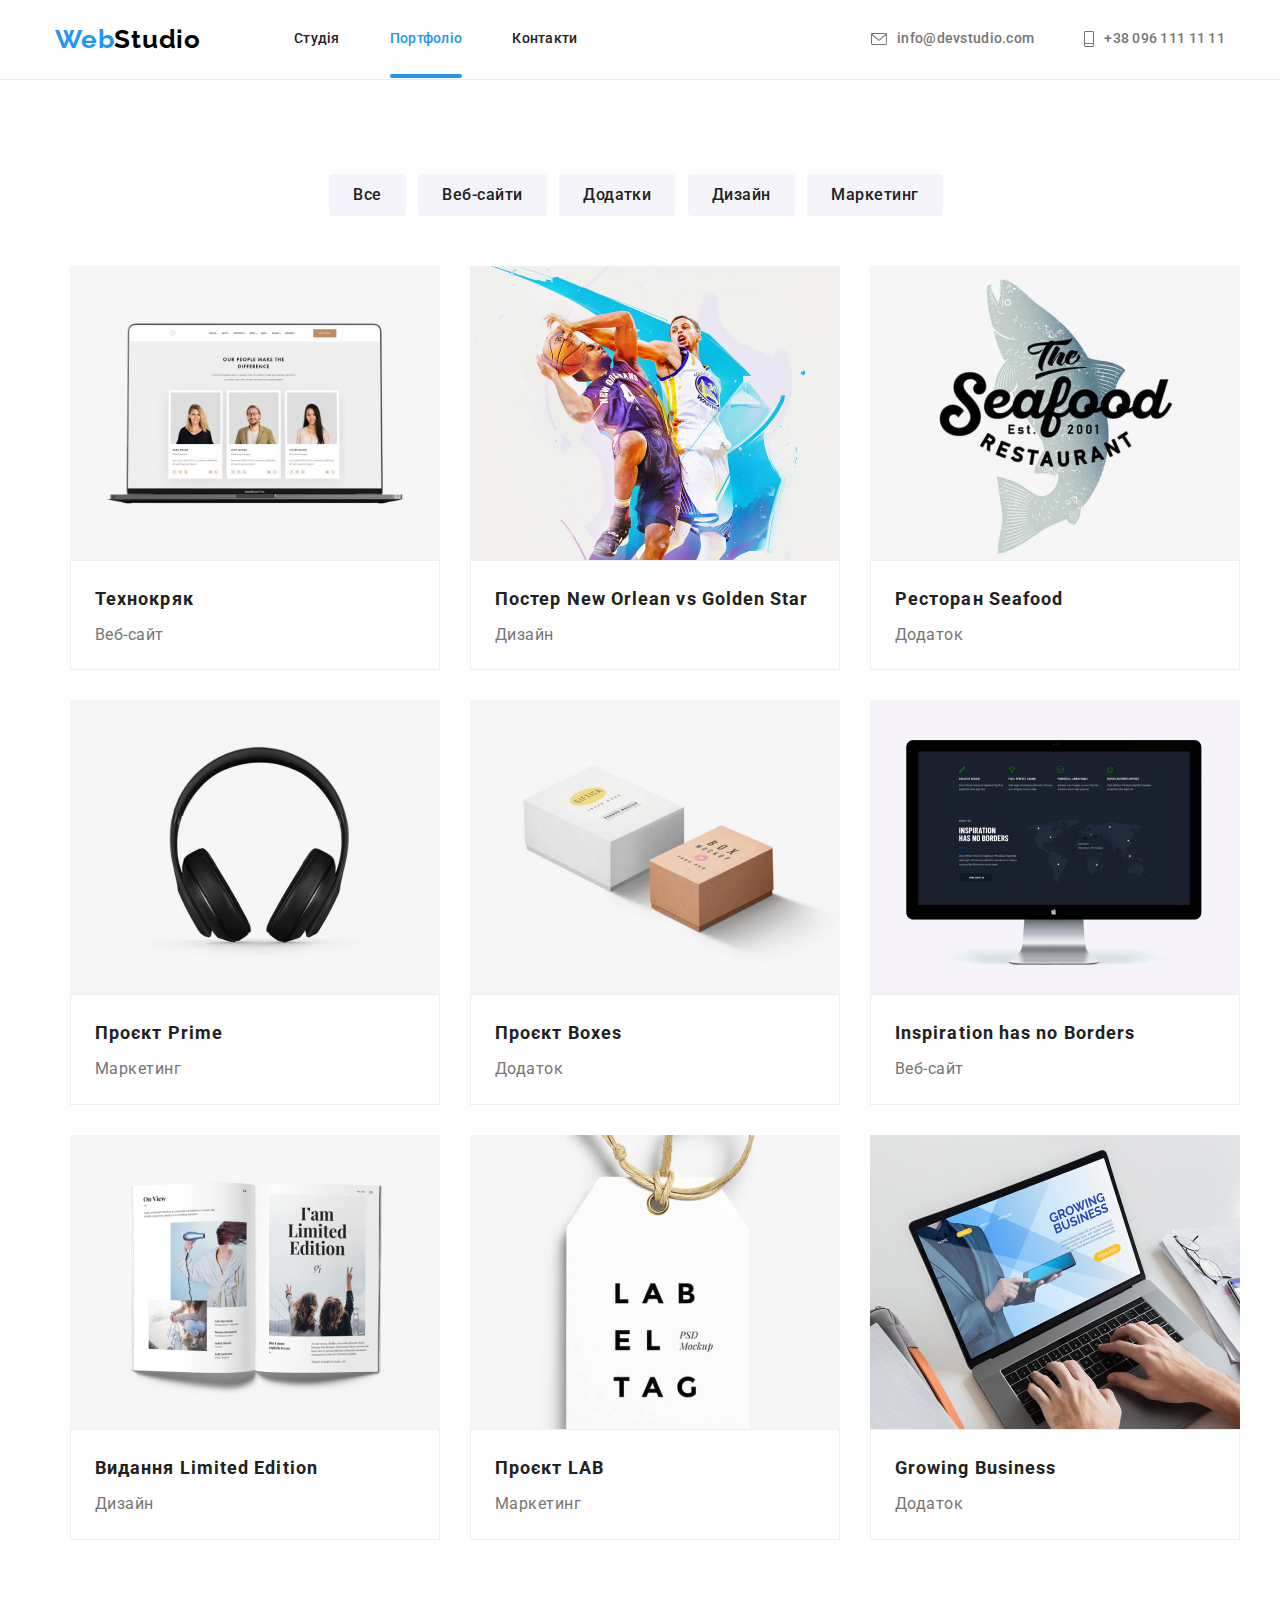
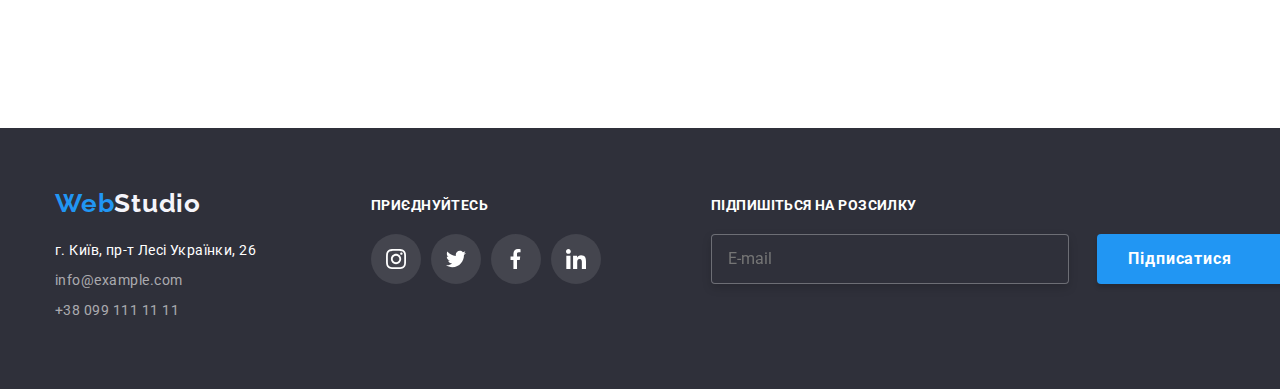
==== commit a9840bbd: "добавила before" ====
--- a/portfolio.html
+++ b/portfolio.html
@@ -99,25 +99,23 @@
         <div class="container">
           <ul class="button-set">
             <li class="button-set_list">
-              <button class="button-set__btn white" type="button">Все</button>
+              <button class="button-set__btn all" type="button">Все</button>
             </li>
             <li class="button-set_list">
-              <button class="button-set__btn white" type="button">
+              <button class="button-set__btn web" type="button">
                 Веб-сайти
               </button>
             </li>
             <li class="button-set_list">
-              <button class="button-set__btn white" type="button">
-                Додатки
-              </button>
+              <button class="button-set__btn app" type="button">Додатки</button>
             </li>
             <li class="button-set_list">
-              <button class="button-set__btn white" type="button">
+              <button class="button-set__btn disign" type="button">
                 Дизайн
               </button>
             </li>
             <li class="button-set_list">
-              <button class="button-set__btn white" type="button">
+              <button class="button-set__btn marketing" type="button">
                 Маркетинг
               </button>
             </li>
--- a/css/main.min.css
+++ b/css/main.min.css
@@ -1 +1 @@
-:root{--title-fon: #ffffff;--primary-text-color: #212121;--title-text-color: #757575;--accent-color: #2196f3;--hero-fon: #2f303a;--main-section: #f5f4fa;--logo-fon: #000000;--text-fon: rgba(33, 150, 243, 1);--text-fon-black: rgba(0, 0, 0, 1);--footer-color: rgba(255, 255, 255, 0.6);--portfolio-bg-color: rgba(238, 238, 238, 1);--sections-bg-color: #e5e5e5;--portfolio-button-fon: rgba(245, 244, 250, 1);--line: #ececec;--icons-color: #afb1b8;--icons-bg-color: rgba(255, 255, 255, 0.1);--hover-color-transition: cubic-bezier(0.4, 0, 0.2, 1)}.visually-hidden{position:absolute;width:1px;height:1px;margin:-1px;padding:0;overflow:hidden;border:0;clip:rect(0 0 0 0)}body{font-family:"Roboto",sans-serif;font-style:normal;background-color:var(--title-fon);color:var(--primary-text-color);letter-spacing:.03em;margin:auto;margin-top:0;margin-bottom:auto}html{box-sizing:border-box;line-height:0}*,*::before,*::after{box-sizing:border-box;padding:0;margin:0}h1,h2,h3,h4,h5,h6,p{margin:0}form{display:block}ul{list-style:none}.container{max-width:1200px;margin:0 auto;padding:0px 15px}.page-header__logo{font-family:"Raleway",sans-serif;font-weight:700;color:var(--text-fon-black);font-size:26px;line-height:1.19;letter-spacing:.03em;text-decoration:none}.page-header__logo-first-letters{color:var(--text-fon)}.backdrop{position:fixed;top:0;left:0;width:100%;height:100%;background:rgba(0,0,0,.2);z-index:100;transition:250ms var(--hover-color-transition)}.backdrop.is-hidden{opacity:0;visibility:hidden;pointer-events:none}.modal{position:absolute;top:50%;left:50%;transform:translate(-50%, -50%);width:528px;height:581px;background:var(--title-fon);box-shadow:0px 1px 3px rgba(0,0,0,.12),0px 1px 1px rgba(0,0,0,.14),0px 2px 1px rgba(0,0,0,.2);border-radius:4px;transition:250ms cubic-bezier(0.4, 0, 0.2, 1) box-shadow;padding:40px}.modal-close{position:absolute;top:8px;right:8px;width:30px;height:30px;border:1px solid rgba(0,0,0,.1);border-radius:50%;fill:var(--logo-fon);transition:250ms cubic-bezier(0.4, 0, 0.2, 1) background}.modal-close__icon{display:block;position:absolute;margin:auto;top:0;bottom:0;right:0;left:0}.modal-close__icon:hover,.modal-close__icon:focus{cursor:pointer;fill:var(--accent-color)}.modal-box{text-align:center;top:75px;left:41px;right:39px;bottom:164px}.modal-box__title{margin-bottom:30px;font-weight:700;font-size:20px;line-height:1.15;text-align:center;letter-spacing:.03em;color:var(--primary-text-color)}.modal-form{display:flex;flex-direction:column}.modal-form__title{display:flex;flex-direction:column;margin-bottom:28px;position:relative}.modal-form__label{position:absolute;top:-18px;font-weight:400;font-size:12px;line-height:1.16;letter-spacing:.01em;color:var(--title-text-color);margin-bottom:4px}.modal-form__input{width:100%;padding:11px;padding-left:42px;outline:none;height:40px;border:1px solid rgba(33,33,33,.2);border-radius:4px;transition:250ms cubic-bezier(0.4, 0, 0.2, 1) border-color}.modal-form__input:focus{outline:none;border-color:var(--accent-color)}.modal-form__icon{fill:currentColor;position:absolute;left:12px;bottom:50%;transform:translateY(50%);transition:250ms cubic-bezier(0.4, 0, 0.2, 1) color}.modal-form__input:focus+.modal-form__icon{fill:#188ce8}.modal-form__icon:hover,.modal-form__icon:focus{color:var(--accent-color)}.modal-form__textarea{display:block;font-family:"Roboto";font-style:normal;font-size:12px;line-height:1.16;letter-spacing:.01em;color:rgba(117,117,117,.5);margin-bottom:0;height:120px;resize:none;border:1px solid rgba(33,33,33,.2);border-radius:4px;padding:11px;outline:none;transition:250ms cubic-bezier(0.4, 0, 0.2, 1) border-color}.modal-form__textarea:focus{outline:none;border-color:var(--accent-color)}.checkbox-container{position:relative;display:block}.label{font-size:14px;letter-spacing:.03em;cursor:pointer}.label::before{display:inline-block;content:"";width:16px;height:15px;border:1px solid var(--primary-text-color);cursor:pointer;border-radius:2px;position:relative;top:2px;right:9px;bottom:5px;left:0px}.checkbox:checked+.label::before{background-color:var(--accent-color);background-image:url(../images/check-on.svg);background-repeat:no-repeat;background-position:-10% -40%;border:1px solid rgba(0,0,0,0);transition:250ms cubic-bezier(0.4, 0, 0.2, 1) background-color}.checkbox:focus+.label::before{outline:1px solid var(--accent-color)}.label-info{font-weight:400;font-size:14px;line-height:1.71;letter-spacing:.03em;text-decoration-line:underline;color:var(--accent-color)}.label-info:focus,.label-info:hover{color:var(--accent-color)}.modal-form__btn{width:200px;height:50px;color:var(--title-fon);background:#188ce8;border:none;border-radius:4px;box-shadow:0px 4px 4px rgba(0,0,0,.15);font-family:"Roboto";font-style:normal;font-weight:700;font-size:16px;line-height:1.88;letter-spacing:.06em;cursor:pointer;margin-top:30px}.modal-form__btn:hover{background-color:var(--accent-color)}.box{position:relative}.overlay{position:absolute;bottom:0;width:100%;height:70px;background:rgba(47,48,58,.8);transition:transform 250ms ease}.overlay-title{font-weight:700;font-size:14px;line-height:1.14;padding-top:27px;text-align:center;letter-spacing:.03em;text-transform:uppercase;color:var(--title-fon)}.social-networks{display:flex;justify-content:center;margin-top:16px}.social-networks__list{margin-left:10px}.social-networks__icon{fill:var(--icons-color);width:20px;height:20px;transition:250ms cubic-bezier(0.4, 0, 0.2, 1) fill}.social-networks__net{display:flex;justify-content:center;align-items:center;width:50px;height:50px;border-radius:50%;background-color:var(--title-fon);border:4px solid rgba(0,0,0,0);transition:250ms cubic-bezier(0.4, 0, 0.2, 1) background-color}.social-networks__net:hover,.social-networks__net:focus{background-color:var(--accent-color);border:4px solid rgba(0,0,0,0);border-radius:50%}.social-networks__net:hover .social-networks__icon,.social-networks__net:focus .social-networks__icon{fill:var(--title-fon)}.footer-logo{font-family:"Raleway",sans-serif;font-weight:700;color:var(--main-section);font-size:26px;line-height:1.19;letter-spacing:.03em;text-decoration:none;margin-bottom:20px}.footer-logo__first-letters{color:var(--accent-color)}.link-icon{display:flex}.footer-socials{margin-left:70px}.footer-socials__link{font-weight:700;font-size:14px;line-height:1.14;letter-spacing:.03em;text-transform:uppercase;color:var(--title-fon);margin-bottom:20px;padding-top:10px}.footer-icons{display:flex;align-items:center}.footer-socials__item:not(:last-child){margin-right:10px}.footer-socials__net{display:flex;justify-content:center;align-items:center;width:50px;height:50px;background-color:var(--icons-bg-color);border:4px solid rgba(0,0,0,0);border-radius:50%;transition:250ms cubic-bezier(0.4, 0, 0.2, 1) background-color}.footer-socials__net:hover,.footer-socials__net:focus{background-color:var(--accent-color);border:4px solid rgba(0,0,0,0);border-radius:50%}.footer-socials__icon{fill:var(--title-fon);width:20px;height:20px}.footer-email{margin-left:95px}.footer-email__link{padding-top:10px;margin-bottom:20px;text-align:start;font-family:"Roboto";font-style:normal;font-weight:700;font-size:14px;line-height:1.14;letter-spacing:.03em;text-transform:uppercase;color:var(--title-fon)}.footer-email__form{display:flex}.footer-email__input{padding-left:16px;padding-top:15px;padding-bottom:15px;padding-right:295px;width:358px;height:50px;background:#2f303a;color:rgba(255,255,255,.6);border:1px solid rgba(255,255,255,.3);border-radius:4px;filter:drop-shadow(0px 4px 4px rgba(0, 0, 0, 0.15))}.footer-email__button{display:flex;justify-content:center;align-items:center;text-align:center;margin-left:28px;width:200px;height:50px;font-family:"Roboto";font-style:normal;font-weight:700;font-size:16px;line-height:1.88;letter-spacing:.06em;background:var(--accent-color);border-radius:4px;color:var(--title-fon);box-shadow:0px 4px 4px rgba(0,0,0,.15);cursor:pointer;border:none;margin-right:28px;padding-top:10px;padding-bottom:10px}.footer-email__icon{fill:var(--title-fon);margin-left:10px}.button-set{text-align:center}.button-set__btn{font-weight:500;font-size:16px;line-height:1.6;text-align:center;letter-spacing:.03em;color:var(--primary-text-color);background-color:var(--main-section);border-radius:4px;cursor:pointer}.button-set__btn:hover,.button-set__btn:focus{color:var(--title-fon);background-color:var(--accent-color);box-shadow:0px 3px 1px rgba(0,0,0,.1),0px 1px 2px rgba(0,0,0,.8),0px 2px 2px rgba(0,0,0,.12)}.button{font-weight:500;font-size:16px;line-height:1.6;text-align:center;letter-spacing:.03em;background-color:var(--main-section)}.button-set_list{margin:0;display:inline-block;padding-top:0;padding-right:8px}.button-set__btn{position:static;font-weight:500;font-size:16px;line-height:1.6;text-align:center;letter-spacing:.03em;background-color:var(--title-fon);border-radius:4px;border-color:rgba(0,0,0,0);transition-property:background-color 250ms cubic-bezier(0.4, 0, 0.2, 1),background-color 250ms cubic-bezier(0.4, 0, 0.2, 1),box-shadow 0px 3px 1px rgba(0,0,0,.1),0px 1px 2px rgba(0,0,0,.8),0px 2px 2px rgba(0,0,0,.12);display:flex;padding:6px 22px}.button{font-weight:500;font-size:16px;line-height:1.6;text-align:center;letter-spacing:.03em;background-color:var(--title-fon);border-radius:4px}.white{background:var(--main-section)}.menu-list{padding:20px 24px;position:relative;background-color:var(--title-fon);border:1px solid #eee;z-index:2}.menu-list__name{font-weight:700;font-size:18px;line-height:2;letter-spacing:.06em;color:var(--primary-text-color);list-style:none;margin-bottom:4px}.menu-list__link{font-weight:400;font-size:16px;line-height:1.8;letter-spacing:.03em;color:var(--title-text-color);list-style:none;margin-top:4px}.projects-portfolio__net{font-weight:500;font-size:16px;line-height:1.6;letter-spacing:.03em;text-decoration:none;color:var(--primary-text-color);border-top:0px;transition:250ms cubic-bezier(0.4, 0, 0.2, 1) background}.container-projects{width:1200px;padding-left:15px;padding-right:15px;margin-left:auto;margin-right:auto}.projects-portfolio{display:flex;flex-wrap:wrap;margin-top:50px;padding-bottom:94px;gap:30px}.projects-portfolio__cards{width:370px;display:flexbox;margin-left:0}.projects-portfolio__cards:hover,.projects-portfolio__cards:focus-within{box-shadow:0px 1px 1px rgba(0,0,0,.12),0px 4px 4px rgba(0,0,0,.6),1px 4px 6px rgba(0,0,0,.16)}.projects-portfolio__cards:nth-child(3n){margin-right:0}.projects-portfolio__cards:nth-last-child(-n+3){margin-bottom:0}.projects-portfolio__img{display:block;width:100%}.box1{position:relative;overflow:hidden;z-index:1}.box1:hover .overlay-portfolio{transform:translateY(0)}.overlay-portfolio{position:absolute;bottom:109px;width:100%;height:294px;padding:63px 24px;background:rgba(33,150,243,.9);transform:translateY(100%);transition:250ms cubic-bezier(0.4, 0, 0.2, 1) transform}.overlay-portfolio__text{font-weight:400;font-size:18px;line-height:1.5;letter-spacing:.03em;color:var(--title-fon)}.page-header{font-family:"Releway",sans-serif;font-weight:700;font-size:26px;line-height:1.19;letter-spacing:.03em;border-bottom:1px solid #ececec;background-color:var(--title-fon)}.page-header__container{margin-left:auto;margin-right:auto;display:flex;align-items:center;padding:24px 0px}.page-header__nav{display:flex;justify-content:flex-start;align-items:center;display:flex;align-items:center}.navigation-menu{display:flex;margin-left:93px;align-items:center;font-weight:500;font-size:14px;line-height:1.14;color:var(--primary-text-color);letter-spacing:.02em;list-style:none}.navigation-menu:last-child{margin-right:0}.navigation-menu__item{margin-left:50px;display:block}.navigation-menu__item:first-child{margin-left:0px}.navigation-menu__link{font-family:"Roboto";font-weight:500;font-size:14px;line-height:1.14;letter-spacing:.02em;color:var(--primary-text-color);text-decoration:none;transition:250ms cubic-bezier(0.4, 0, 0.2, 1) color;position:relative;fill:var(--icons-color)}.navigation-menu__link:hover,.navigation-menu__link:focus{color:var(--accent-color)}.page-studio{color:var(--accent-color)}.page-portfolio{color:var(--accent-color)}.navigation-menu__link::after{content:"";position:absolute;display:block;bottom:0;width:100%;height:4px;background:var(--accent-color);border-radius:2px;opacity:0;transition:250ms cubic-bezier(0.4, 0, 0.2, 1) opacity;transform:translateY(32px)}.navigation-menu__link:hover::after,.navigation-menu__link:focus::after{opacity:1}.navigation-menu.space{color:var(--accent-color)}.navigation-contacts{display:flex;margin-left:auto}.navigation-contacts__item{margin-left:50px}.navigation-contacts__link{display:flex;justify-content:center;align-items:center;font-family:"Roboto";font-weight:500;font-size:14px;line-height:1.14;letter-spacing:.02em;color:var(--title-text-color);background-color:var(--title-fon);text-decoration:none;text-align:center;transition:250ms cubic-bezier(0.4, 0, 0.2, 1) color;position:relative;fill:var(--icons-color)}.navigation-contacts__link:hover,.navigation-contacts__link:focus{color:var(--accent-color)}.navigation-contacts__link:hover::after,.navigation-contacts__link:focus::after{opacity:1}.navigation-contacts.space{color:var(--accent-color)}.navigation-contacts__icon-email{margin-right:10px;fill:currentColor;transition:250ms cubic-bezier(0.4, 0, 0.2, 1) background}.navigation-contacts__icon-email:hover,.navigation-contacts__icon-email:focus{fill:var(--accent-color)}.navigation-contacts__icon-tell{margin-right:10px;fill:currentColor;transition:250ms cubic-bezier(0.4, 0, 0.2, 1) background}.navigation-contacts__icon-tell:hover,.navigation-contacts__icon-tell:focus{fill:var(--accent-color)}.section{padding-top:94px;padding-bottom:94px;margin-top:0px;margin-bottom:0px}.section-main{max-width:1600px;height:600px;background-image:linear-gradient(to right, rgba(47, 48, 58, 0.4), rgba(47, 48, 58, 0.4)),url(../images/fon.jpg);background-repeat:no-repeat;background-position:center;background-size:cover;display:flex;letter-spacing:.06em;background-color:var(--hero-fon);margin:0 auto;text-align:center;padding-top:200px;padding-bottom:200px}.section-main__text{max-width:696px;margin:0 auto;font-weight:900;font-size:44px;line-height:1.36;letter-spacing:.06em;text-align:center;text-transform:uppercase;color:var(--title-fon)}.position{margin-bottom:30px}.section-main__btn{margin:0;padding:10px 32px;font-weight:700;font-size:16px;line-height:1.8;text-align:center;letter-spacing:.06em;color:var(--title-fon);border:1px solid rgba(0,0,0,0);background-color:var(--accent-color);box-shadow:0px 4px 4px rgba(0,0,0,.15);border-radius:4px}.section-main__btn:hover{background:var(--accent-color)}.section-main__container{padding:0 15px;margin:0 auto;min-height:80px}.item-list__title{font-weight:700;font-size:14px;line-height:1.14;letter-spacing:.03em;text-transform:uppercase;color:var(--primary-text-color);margin-bottom:10px}.item-list__text{font-weight:400;font-size:14px;line-height:1.71;letter-spacing:.03em;color:var(--title-text-color);text-align:initial}.item-list__item{width:270px;margin-bottom:30px}.item-list__icon{content:"";fill:var(--icons-color);width:270px;height:120px;background-position:center;background:var(--main-section);padding:25px 100px}.section-item__list{display:flex;justify-content:space-between}.section-work{padding-top:0;padding-bottom:94px;margin:0 auto;min-height:80px}.section-work__text{font-weight:700;font-size:36px;line-height:1.16;text-align:center;letter-spacing:.03em}.work-list{margin-top:50px}.team{font-size:11px;font-weight:600;line-height:1.8;margin-right:30px;border-radius:0px 0px 4px 4px;background-color:var(--title-fon);box-shadow:0px 1px 3px rgba(0,0,0,.12),0px 1px 3px rgba(0,0,0,.14),0px 2px 1px rgba(0,0,0,.2);border-radius:0px 0px 4px 4px}.action{display:flex}.work-list__item{margin-right:30px}.work-list__item:last-child{margin-right:0px}.work-list__image{width:370px;height:294px}.our-team{background:var(--main-section)}.header{font-weight:700;font-size:36px;line-height:1.16;text-align:center;letter-spacing:.03em}.team-cards{display:flex;justify-content:space-between;text-align:center;margin-top:50px}.team-image{width:270px;height:260px;display:block}.team-employee{padding-top:30px;padding-bottom:30px}.team-employee__name{font-weight:500;font-size:16px;line-height:1.18;text-align:center;letter-spacing:.03em;margin-bottom:10px}.team-employee__position{font-weight:400;font-size:16px;line-height:1.18;text-align:center;letter-spacing:.03em;color:var(--title-text-color)}.clients-company:not(:last-child){margin-right:30px}.clients-company__net{width:170px;height:92px;border:1px solid #afb1bb;border-radius:4px;display:flex;transition:250ms cubic-bezier(0.4, 0, 0.2, 1) border}.clients-company__net:hover,.clients-company__net:focus{border:1px solid #2196f3;fill:var(--accent-color)}.clients-company__icon{width:170px;height:92px;padding:16px 32px;fill:var(--icons-color);transition:250ms cubic-bezier(0.4, 0, 0.2, 1) fill}.clients-company__icon:hover,.clients-company__icon:focus{fill:var(--accent-color)}.clients-company__net:hover .clients-company__icon,.clients-company__net:focus .clients-company__icon{fill:var(--accent-color)}.footer{padding-top:60px;padding-bottom:60px;background-color:#2f303a}.address{font-weight:400;font-size:14px;line-height:1.14;text-decoration:none;margin-top:20px}.container-footer__contacts{font-weight:400;font-style:normal;font-size:14px;line-height:1.14;text-decoration:none}.container-footer__item{width:231px;height:21px;text-decoration:none;margin-bottom:9px}.footer-contacts__item{font-weight:400;font-size:14px;line-height:1.71;letter-spacing:.03em;color:var(--title-fon);text-decoration:none;transition:250ms cubic-bezier(0.4, 0, 0.2, 1) color}.footer-contacts__item:hover,.footer-contacts__item:focus{color:var(--accent-color)}.footer-contacts__item:hover,.footer-contacts__item:focus{color:var(--accent-color)}.footer-contacts__mail{font-weight:400;font-size:14px;line-height:1.71;color:var(--footer-color);text-decoration:none;transition:250ms cubic-bezier(0.4, 0, 0.2, 1) color}.footer-contacts__mail:hover,.footer-contacts__mail:focus{color:var(--accent-color)}.footer-contacts__tel{font-weight:400;font-size:14px;line-height:1.71;color:var(--footer-color);text-decoration:none;transition:250ms cubic-bezier(0.4, 0, 0.2, 1) color}.footer-contacts__tel:hover,.footer-contacts__tel:focus{color:var(--accent-color)}.main-portfolio{background-color:var(--title-fon)}/*# sourceMappingURL=main.min.css.map */+:root{--title-fon: #ffffff;--primary-text-color: #212121;--title-text-color: #757575;--accent-color: #2196f3;--hero-fon: #2f303a;--main-section: #f5f4fa;--logo-fon: #000000;--text-fon: rgba(33, 150, 243, 1);--text-fon-black: rgba(0, 0, 0, 1);--footer-color: rgba(255, 255, 255, 0.6);--portfolio-bg-color: rgba(238, 238, 238, 1);--sections-bg-color: #e5e5e5;--portfolio-button-fon: rgba(245, 244, 250, 1);--line: #ececec;--icons-color: #afb1b8;--icons-bg-color: rgba(255, 255, 255, 0.1);--hover-color-transition: cubic-bezier(0.4, 0, 0.2, 1)}.visually-hidden{position:absolute;width:1px;height:1px;margin:-1px;padding:0;overflow:hidden;border:0;clip:rect(0 0 0 0)}body{font-family:"Roboto",sans-serif;font-style:normal;background-color:var(--title-fon);color:var(--primary-text-color);letter-spacing:.03em;margin:auto;margin-top:0;margin-bottom:auto}html{box-sizing:border-box;line-height:0}*,*::before,*::after{box-sizing:border-box;padding:0;margin:0}h1,h2,h3,h4,h5,h6,p{margin:0}form{display:block}ul{list-style:none}.container{max-width:1200px;margin:0 auto;padding:0px 15px}.page-header__logo{font-family:"Raleway",sans-serif;font-weight:700;color:var(--text-fon-black);font-size:26px;line-height:1.19;letter-spacing:.03em;text-decoration:none}.page-header__logo-first-letters{color:var(--text-fon)}.backdrop{position:fixed;top:0;left:0;width:100%;height:100%;background:rgba(0,0,0,.2);z-index:100;transition:250ms var(--hover-color-transition)}.backdrop.is-hidden{opacity:0;visibility:hidden;pointer-events:none}.modal{position:absolute;top:50%;left:50%;transform:translate(-50%, -50%);width:528px;height:581px;background:var(--title-fon);box-shadow:0px 1px 3px rgba(0,0,0,.12),0px 1px 1px rgba(0,0,0,.14),0px 2px 1px rgba(0,0,0,.2);border-radius:4px;transition:250ms cubic-bezier(0.4, 0, 0.2, 1) box-shadow;padding:40px}.modal-close{position:absolute;top:8px;right:8px;width:30px;height:30px;border:1px solid rgba(0,0,0,.1);border-radius:50%;fill:var(--logo-fon);transition:250ms cubic-bezier(0.4, 0, 0.2, 1) background}.modal-close__icon{display:block;position:absolute;margin:auto;top:0;bottom:0;right:0;left:0}.modal-close__icon:hover,.modal-close__icon:focus{cursor:pointer;fill:var(--accent-color)}.modal-box{text-align:center;top:75px;left:41px;right:39px;bottom:164px}.modal-box__title{margin-bottom:30px;font-weight:700;font-size:20px;line-height:1.15;text-align:center;letter-spacing:.03em;color:var(--primary-text-color)}.modal-form{display:flex;flex-direction:column}.modal-form__title{display:flex;flex-direction:column;margin-bottom:28px;position:relative}.modal-form__label{position:absolute;top:-18px;font-weight:400;font-size:12px;line-height:1.16;letter-spacing:.01em;color:var(--title-text-color);margin-bottom:4px}.modal-form__input{width:100%;padding:11px;padding-left:42px;outline:none;height:40px;border:1px solid rgba(33,33,33,.2);border-radius:4px;transition:250ms cubic-bezier(0.4, 0, 0.2, 1) border-color}.modal-form__input:focus{outline:none;border-color:var(--accent-color)}.modal-form__icon{fill:currentColor;position:absolute;left:12px;bottom:50%;transform:translateY(50%);transition:250ms cubic-bezier(0.4, 0, 0.2, 1) color}.modal-form__input:focus+.modal-form__icon{fill:#188ce8}.modal-form__icon:hover,.modal-form__icon:focus{color:var(--accent-color)}.modal-form__textarea{display:block;font-family:"Roboto";font-style:normal;font-size:12px;line-height:1.16;letter-spacing:.01em;color:rgba(117,117,117,.5);margin-bottom:0;height:120px;resize:none;border:1px solid rgba(33,33,33,.2);border-radius:4px;padding:11px;outline:none;transition:250ms cubic-bezier(0.4, 0, 0.2, 1) border-color}.modal-form__textarea:focus{outline:none;border-color:var(--accent-color)}.checkbox-container{position:relative;display:block}.label{font-size:14px;letter-spacing:.03em;cursor:pointer}.label::before{display:inline-block;content:"";width:16px;height:15px;border:1px solid var(--primary-text-color);cursor:pointer;border-radius:2px;position:relative;top:2px;right:9px;bottom:5px;left:0px}.checkbox:checked+.label::before{background-color:var(--accent-color);background-image:url(../images/check-on.svg);background-repeat:no-repeat;background-position:-10% -40%;border:1px solid rgba(0,0,0,0);transition:250ms cubic-bezier(0.4, 0, 0.2, 1) background-color}.checkbox:focus+.label::before{outline:1px solid var(--accent-color)}.label-info{font-weight:400;font-size:14px;line-height:1.71;letter-spacing:.03em;text-decoration-line:underline;color:var(--accent-color)}.label-info:focus,.label-info:hover{color:var(--accent-color)}.modal-form__btn{width:200px;height:50px;color:var(--title-fon);background:#188ce8;border:none;border-radius:4px;box-shadow:0px 4px 4px rgba(0,0,0,.15);font-family:"Roboto";font-style:normal;font-weight:700;font-size:16px;line-height:1.88;letter-spacing:.06em;cursor:pointer;margin-top:30px}.modal-form__btn:hover{background-color:var(--accent-color)}.box{position:relative}.overlay{position:absolute;bottom:0;width:100%;height:70px;background:rgba(47,48,58,.8);transition:transform 250ms ease}.overlay-title{font-weight:700;font-size:14px;line-height:1.14;padding-top:27px;text-align:center;letter-spacing:.03em;text-transform:uppercase;color:var(--title-fon)}.social-networks{display:flex;justify-content:center;margin-top:16px}.social-networks__list{margin-left:10px}.social-networks__icon{fill:var(--icons-color);width:20px;height:20px;transition:250ms cubic-bezier(0.4, 0, 0.2, 1) fill}.social-networks__net{display:flex;justify-content:center;align-items:center;width:50px;height:50px;border-radius:50%;background-color:var(--title-fon);border:4px solid rgba(0,0,0,0);transition:250ms cubic-bezier(0.4, 0, 0.2, 1) background-color}.social-networks__net:hover,.social-networks__net:focus{background-color:var(--accent-color);border:4px solid rgba(0,0,0,0);border-radius:50%}.social-networks__net:hover .social-networks__icon,.social-networks__net:focus .social-networks__icon{fill:var(--title-fon)}.footer-logo{font-family:"Raleway",sans-serif;font-weight:700;color:var(--main-section);font-size:26px;line-height:1.19;letter-spacing:.03em;text-decoration:none;margin-bottom:20px}.footer-logo__first-letters{color:var(--accent-color)}.link-icon{display:flex}.footer-socials{margin-left:70px}.footer-socials__link{font-weight:700;font-size:14px;line-height:1.14;letter-spacing:.03em;text-transform:uppercase;color:var(--title-fon);margin-bottom:20px;padding-top:10px}.footer-icons{display:flex;align-items:center}.footer-socials__item:not(:last-child){margin-right:10px}.footer-socials__net{display:flex;justify-content:center;align-items:center;width:50px;height:50px;background-color:var(--icons-bg-color);border:4px solid rgba(0,0,0,0);border-radius:50%;transition:250ms cubic-bezier(0.4, 0, 0.2, 1) background-color}.footer-socials__net:hover,.footer-socials__net:focus{background-color:var(--accent-color);border:4px solid rgba(0,0,0,0);border-radius:50%}.footer-socials__icon{fill:var(--title-fon);width:20px;height:20px}.footer-email{margin-left:95px}.footer-email__link{padding-top:10px;margin-bottom:20px;text-align:start;font-family:"Roboto";font-style:normal;font-weight:700;font-size:14px;line-height:1.14;letter-spacing:.03em;text-transform:uppercase;color:var(--title-fon)}.footer-email__form{display:flex}.footer-email__input{padding-left:16px;padding-top:15px;padding-bottom:15px;padding-right:295px;width:358px;height:50px;background:#2f303a;color:rgba(255,255,255,.6);border:1px solid rgba(255,255,255,.3);border-radius:4px;filter:drop-shadow(0px 4px 4px rgba(0, 0, 0, 0.15))}.footer-email__button{display:flex;justify-content:center;align-items:center;text-align:center;margin-left:28px;width:200px;height:50px;font-family:"Roboto";font-style:normal;font-weight:700;font-size:16px;line-height:1.88;letter-spacing:.06em;background:var(--accent-color);border-radius:4px;color:var(--title-fon);box-shadow:0px 4px 4px rgba(0,0,0,.15);cursor:pointer;border:none;margin-right:28px;padding-top:10px;padding-bottom:10px}.footer-email__icon{fill:var(--title-fon);margin-left:10px}.button-set{text-align:center}.button-set__btn{font-weight:500;font-size:16px;line-height:1.6;text-align:center;letter-spacing:.03em;color:var(--primary-text-color);background-color:var(--main-section);border-radius:4px;cursor:pointer}.button-set__btn:hover,.button-set__btn:focus{color:var(--title-fon);background-color:var(--accent-color);box-shadow:0px 3px 1px rgba(0,0,0,.1),0px 1px 2px rgba(0,0,0,.8),0px 2px 2px rgba(0,0,0,.12)}.button{font-weight:500;font-size:16px;line-height:1.6;text-align:center;letter-spacing:.03em;background-color:var(--main-section)}.button-set_list{margin:0;display:inline-block;padding-top:0;padding-right:8px}.button-set__btn{position:static;font-weight:500;font-size:16px;line-height:1.6;text-align:center;letter-spacing:.03em;background-color:var(--title-fon);border-radius:4px;border-color:rgba(0,0,0,0);transition-property:background-color 250ms cubic-bezier(0.4, 0, 0.2, 1),background-color 250ms cubic-bezier(0.4, 0, 0.2, 1),box-shadow 0px 3px 1px rgba(0,0,0,.1),0px 1px 2px rgba(0,0,0,.8),0px 2px 2px rgba(0,0,0,.12);display:flex;padding:6px 22px;background:var(--main-section)}.button{font-weight:500;font-size:16px;line-height:1.6;text-align:center;letter-spacing:.03em;background-color:var(--title-fon);border-radius:4px}.menu-list{padding:20px 24px;position:relative;background-color:var(--title-fon);border:1px solid #eee;z-index:2}.menu-list__name{font-weight:700;font-size:18px;line-height:2;letter-spacing:.06em;color:var(--primary-text-color);list-style:none;margin-bottom:4px}.menu-list__link{font-weight:400;font-size:16px;line-height:1.8;letter-spacing:.03em;color:var(--title-text-color);list-style:none;margin-top:4px}.projects-portfolio__net{font-weight:500;font-size:16px;line-height:1.6;letter-spacing:.03em;text-decoration:none;color:var(--primary-text-color);border-top:0px;transition:250ms cubic-bezier(0.4, 0, 0.2, 1) background}.container-projects{width:1200px;padding-left:15px;padding-right:15px;margin-left:auto;margin-right:auto}.projects-portfolio{display:flex;flex-wrap:wrap;margin-top:50px;padding-bottom:94px;gap:30px}.projects-portfolio__cards{width:370px;display:flexbox;margin-left:0}.projects-portfolio__cards:hover,.projects-portfolio__cards:focus-within{box-shadow:0px 1px 1px rgba(0,0,0,.12),0px 4px 4px rgba(0,0,0,.6),1px 4px 6px rgba(0,0,0,.16)}.projects-portfolio__cards:nth-child(3n){margin-right:0}.projects-portfolio__cards:nth-last-child(-n+3){margin-bottom:0}.projects-portfolio__img{display:block;width:100%}.box1{position:relative;overflow:hidden;z-index:1}.box1:hover .overlay-portfolio{transform:translateY(0)}.overlay-portfolio{position:absolute;bottom:109px;width:100%;height:294px;padding:63px 24px;background:rgba(33,150,243,.9);transform:translateY(100%);transition:250ms cubic-bezier(0.4, 0, 0.2, 1) transform}.overlay-portfolio__text{font-weight:400;font-size:18px;line-height:1.5;letter-spacing:.03em;color:var(--title-fon)}.page-header{font-family:"Releway",sans-serif;font-weight:700;font-size:26px;line-height:1.19;letter-spacing:.03em;border-bottom:1px solid #ececec;background-color:var(--title-fon)}.page-header__container{margin-left:auto;margin-right:auto;display:flex;align-items:center;padding:24px 0px}.page-header__nav{display:flex;justify-content:flex-start;align-items:center;display:flex;align-items:center}.navigation-menu{display:flex;margin-left:93px;align-items:center;font-weight:500;font-size:14px;line-height:1.14;color:var(--primary-text-color);letter-spacing:.02em;list-style:none}.navigation-menu:last-child{margin-right:0}.navigation-menu__item{margin-left:50px;display:block}.navigation-menu__item:first-child{margin-left:0px}.navigation-menu__link{font-family:"Roboto";font-weight:500;font-size:14px;line-height:1.14;letter-spacing:.02em;color:var(--primary-text-color);text-decoration:none;transition:250ms cubic-bezier(0.4, 0, 0.2, 1) color;position:relative;fill:var(--icons-color)}.navigation-menu__link:hover,.navigation-menu__link:focus{color:var(--accent-color)}.page-studio{color:var(--accent-color)}.page-portfolio{color:var(--accent-color)}.navigation-menu__link::before,.navigation-menu__link::after{content:"";position:absolute;display:block;bottom:0;width:100%;height:4px;background:var(--accent-color);border-radius:2px;opacity:0;transition:250ms cubic-bezier(0.4, 0, 0.2, 1) opacity;transform:translateY(32px)}.navigation-menu__link:hover::after,.navigation-menu__link:focus::after{opacity:1}.page-studio::before,.page-studio:hover::before{opacity:1}.page-portfolio::before,.page-portfolio:hover::before{opacity:1}.navigation-menu.space{color:var(--accent-color)}.navigation-contacts{display:flex;margin-left:auto}.navigation-contacts__item{margin-left:50px}.navigation-contacts__link{display:flex;justify-content:center;align-items:center;font-family:"Roboto";font-weight:500;font-size:14px;line-height:1.14;letter-spacing:.02em;color:var(--title-text-color);background-color:var(--title-fon);text-decoration:none;text-align:center;transition:250ms cubic-bezier(0.4, 0, 0.2, 1) color;position:relative;fill:var(--icons-color)}.navigation-contacts__link:hover,.navigation-contacts__link:focus{color:var(--accent-color)}.navigation-contacts__link:hover::after,.navigation-contacts__link:focus::after{opacity:1}.navigation-contacts.space{color:var(--accent-color)}.navigation-contacts__icon-email{margin-right:10px;fill:currentColor;transition:250ms cubic-bezier(0.4, 0, 0.2, 1) background}.navigation-contacts__icon-email:hover,.navigation-contacts__icon-email:focus{fill:var(--accent-color)}.navigation-contacts__icon-tell{margin-right:10px;fill:currentColor;transition:250ms cubic-bezier(0.4, 0, 0.2, 1) background}.navigation-contacts__icon-tell:hover,.navigation-contacts__icon-tell:focus{fill:var(--accent-color)}.section{padding-top:94px;padding-bottom:94px;margin-top:0px;margin-bottom:0px}.section-main{max-width:1600px;height:600px;background-image:linear-gradient(to right, rgba(47, 48, 58, 0.4), rgba(47, 48, 58, 0.4)),url(../images/fon.jpg);background-repeat:no-repeat;background-position:center;background-size:cover;display:flex;letter-spacing:.06em;background-color:var(--hero-fon);margin:0 auto;text-align:center;padding-top:200px;padding-bottom:200px}.section-main__text{max-width:696px;margin:0 auto;font-weight:900;font-size:44px;line-height:1.36;letter-spacing:.06em;text-align:center;text-transform:uppercase;color:var(--title-fon)}.position{margin-bottom:30px}.section-main__btn{margin:0;padding:10px 32px;font-weight:700;font-size:16px;line-height:1.8;text-align:center;letter-spacing:.06em;color:var(--title-fon);border:1px solid rgba(0,0,0,0);background-color:var(--accent-color);box-shadow:0px 4px 4px rgba(0,0,0,.15);border-radius:4px}.section-main__btn:hover{background:var(--accent-color)}.section-main__container{padding:0 15px;margin:0 auto;min-height:80px}.item-list__title{font-weight:700;font-size:14px;line-height:1.14;letter-spacing:.03em;text-transform:uppercase;color:var(--primary-text-color);margin-bottom:10px}.item-list__text{font-weight:400;font-size:14px;line-height:1.71;letter-spacing:.03em;color:var(--title-text-color);text-align:initial}.item-list__item{width:270px;margin-bottom:30px}.item-list__icon{content:"";fill:var(--icons-color);width:270px;height:120px;background-position:center;background:var(--main-section);padding:25px 100px}.section-item__list{display:flex;justify-content:space-between}.section-work{padding-top:0;padding-bottom:94px;margin:0 auto;min-height:80px}.section-work__text{font-weight:700;font-size:36px;line-height:1.16;text-align:center;letter-spacing:.03em}.work-list{margin-top:50px}.team{font-size:11px;font-weight:600;line-height:1.8;margin-right:30px;border-radius:0px 0px 4px 4px;background-color:var(--title-fon);box-shadow:0px 1px 3px rgba(0,0,0,.12),0px 1px 3px rgba(0,0,0,.14),0px 2px 1px rgba(0,0,0,.2);border-radius:0px 0px 4px 4px}.action{display:flex}.work-list__item{margin-right:30px}.work-list__item:last-child{margin-right:0px}.work-list__image{width:370px;height:294px}.our-team{background:var(--main-section)}.header{font-weight:700;font-size:36px;line-height:1.16;text-align:center;letter-spacing:.03em}.team-cards{display:flex;justify-content:space-between;text-align:center;margin-top:50px}.team-image{width:270px;height:260px;display:block}.team-employee{padding-top:30px;padding-bottom:30px}.team-employee__name{font-weight:500;font-size:16px;line-height:1.18;text-align:center;letter-spacing:.03em;margin-bottom:10px}.team-employee__position{font-weight:400;font-size:16px;line-height:1.18;text-align:center;letter-spacing:.03em;color:var(--title-text-color)}.clients-company:not(:last-child){margin-right:30px}.clients-company__net{width:170px;height:92px;border:1px solid #afb1bb;border-radius:4px;display:flex;transition:250ms cubic-bezier(0.4, 0, 0.2, 1) border}.clients-company__net:hover,.clients-company__net:focus{border:1px solid #2196f3;fill:var(--accent-color)}.clients-company__icon{width:170px;height:92px;padding:16px 32px;fill:var(--icons-color);transition:250ms cubic-bezier(0.4, 0, 0.2, 1) fill}.clients-company__icon:hover,.clients-company__icon:focus{fill:var(--accent-color)}.clients-company__net:hover .clients-company__icon,.clients-company__net:focus .clients-company__icon{fill:var(--accent-color)}.footer{padding-top:60px;padding-bottom:60px;background-color:#2f303a}.address{font-weight:400;font-size:14px;line-height:1.14;text-decoration:none;margin-top:20px}.container-footer__contacts{font-weight:400;font-style:normal;font-size:14px;line-height:1.14;text-decoration:none}.container-footer__item{width:231px;height:21px;text-decoration:none;margin-bottom:9px}.footer-contacts__item{font-weight:400;font-size:14px;line-height:1.71;letter-spacing:.03em;color:var(--title-fon);text-decoration:none;transition:250ms cubic-bezier(0.4, 0, 0.2, 1) color}.footer-contacts__item:hover,.footer-contacts__item:focus{color:var(--accent-color)}.footer-contacts__item:hover,.footer-contacts__item:focus{color:var(--accent-color)}.footer-contacts__mail{font-weight:400;font-size:14px;line-height:1.71;color:var(--footer-color);text-decoration:none;transition:250ms cubic-bezier(0.4, 0, 0.2, 1) color}.footer-contacts__mail:hover,.footer-contacts__mail:focus{color:var(--accent-color)}.footer-contacts__tel{font-weight:400;font-size:14px;line-height:1.71;color:var(--footer-color);text-decoration:none;transition:250ms cubic-bezier(0.4, 0, 0.2, 1) color}.footer-contacts__tel:hover,.footer-contacts__tel:focus{color:var(--accent-color)}.main-portfolio{background-color:var(--title-fon)}/*# sourceMappingURL=main.min.css.map */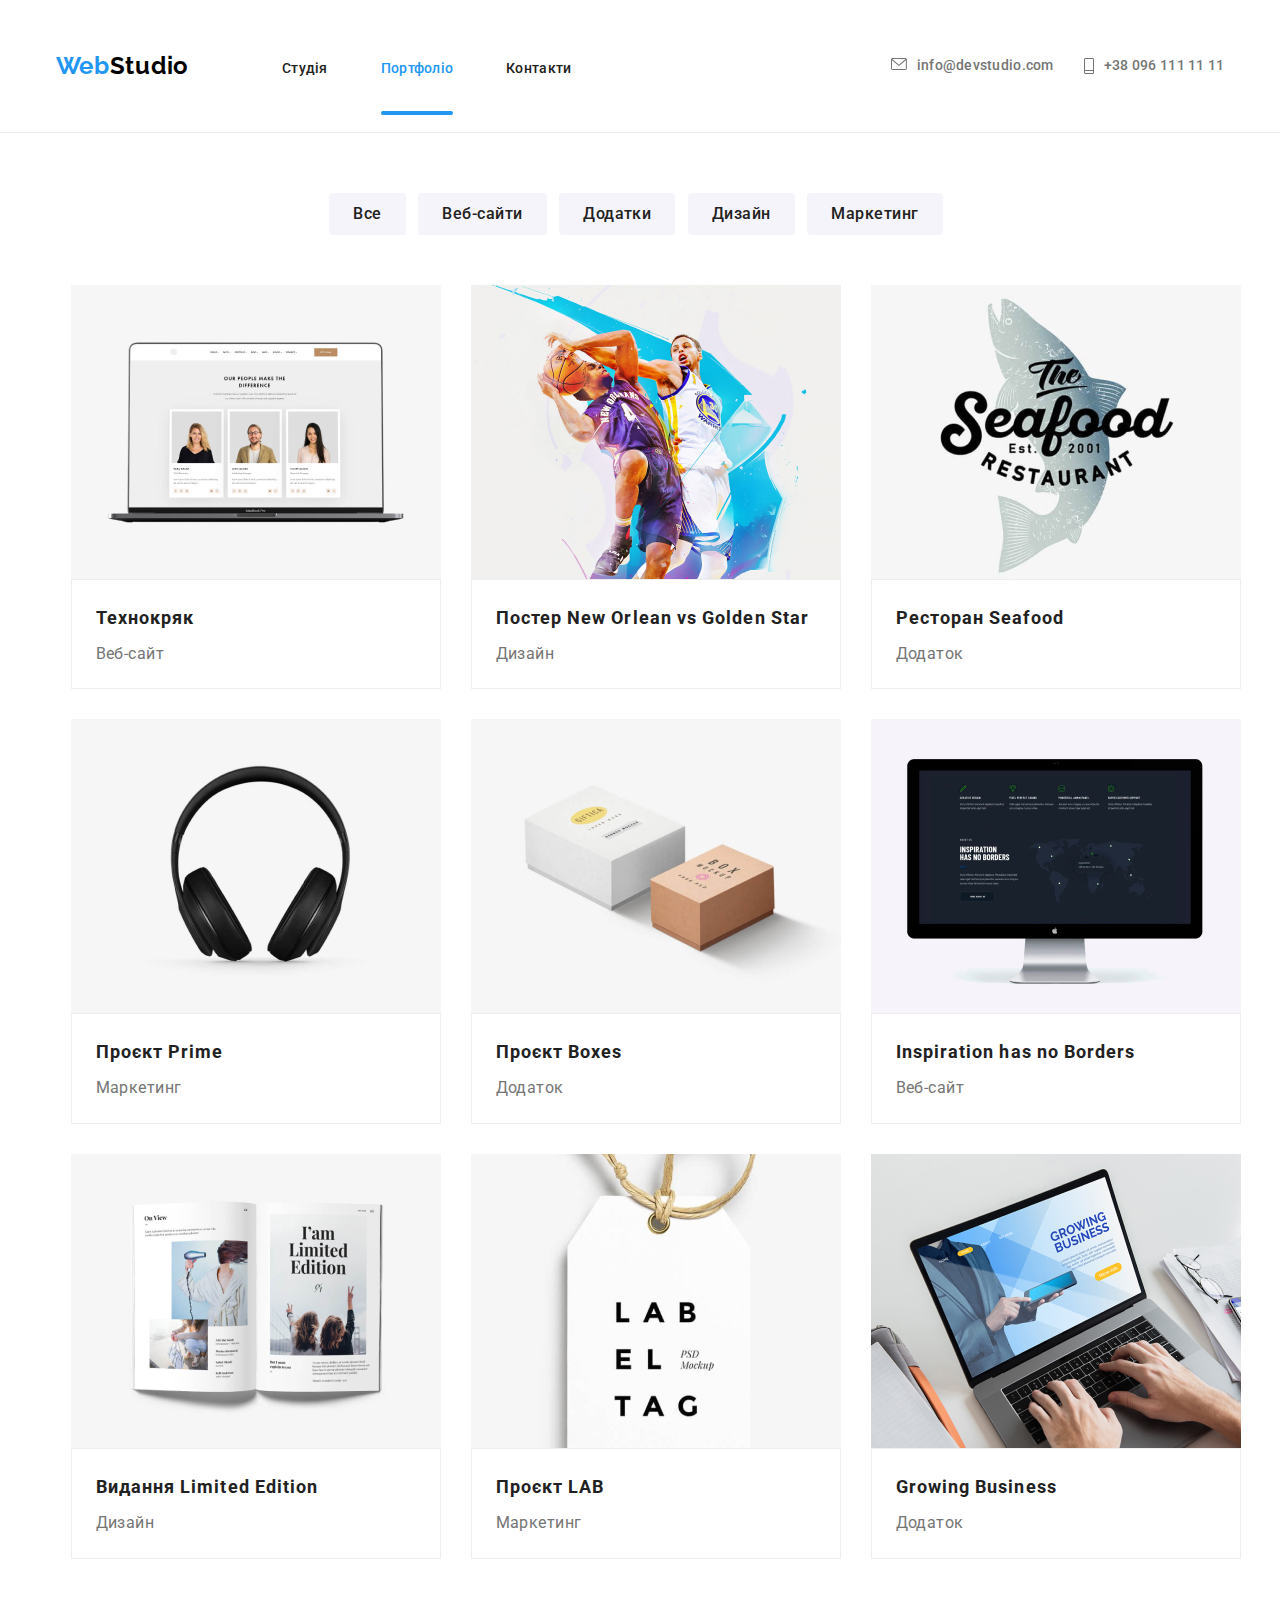
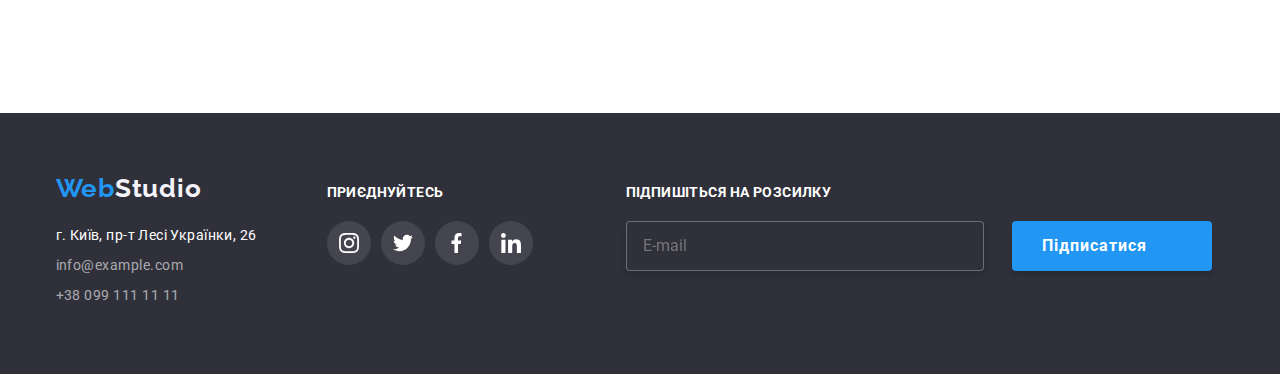
==== commit 0fcff7ed: "сделала адаптив" ====
--- a/portfolio.html
+++ b/portfolio.html
@@ -25,69 +25,149 @@
   <body>
     <!-- Header Portfolio -->
     <header class="page-header">
-      <div class="container">
-        <div class="page-header__container">
-          <nav class="page-header__nav">
-            <a href="./index.html" class="page-header__logo"
-              ><span class="page-header__logo-first-letters">Web</span>Studio</a
+      <!--<div class="container">-->
+      <div class="page-header__container container">
+        <nav class="page-header__nav">
+          <a href="./index.html" class="page-header__logo"
+            ><span class="page-header__logo-first-letters">Web</span>Studio</a
+          >
+          <ul class="navigation-menu menu-hidden">
+            <li class="navigation-menu__item">
+              <a href="index.html" class="navigation-menu__link space"
+                >Студія</a
+              >
+            </li>
+            <li class="navigation-menu__item">
+              <a
+                href="./index.html"
+                class="navigation-menu__link page-portfolio"
+                >Портфоліо</a
+              >
+            </li>
+            <li class="navigation-menu__item">
+              <a href="./index.html" class="navigation-menu__link space"
+                >Контакти</a
+              >
+            </li>
+          </ul>
+        </nav>
+
+        <ul class="navigation-contacts menu-hidden">
+          <li class="navigation-contacts__item">
+            <a
+              href="mailto:info@devstudio.com"
+              class="navigation-contacts__link space"
             >
-            <ul class="navigation-menu">
-              <li class="navigation-menu__item">
-                <a href="index.html" class="navigation-menu__link space"
+              <svg
+                class="navigation-contacts__icon-email"
+                width="16"
+                height="12"
+              >
+                <use href="./images/icons.svg/symbol-defs.svg#icon-mail"></use>
+              </svg>
+              info@devstudio.com</a
+            >
+          </li>
+          <li class="navigation-contacts__item">
+            <a
+              href="tel:+38 096 111 11 11"
+              class="navigation-contacts__link space"
+            >
+              <svg
+                class="navigation-contacts__icon-tell"
+                width="10"
+                height="16"
+              >
+                <use
+                  href="./images/icons.svg/symbol-defs.svg#icon-telefon"
+                ></use>
+              </svg>
+              +38 096 111 11 11</a
+            >
+          </li>
+        </ul>
+
+        <button
+          class="menu-button"
+          type="button"
+          aria-expanded="false"
+          aria-controls="menu-container"
+          data-menu-open
+        >
+          <svg
+            class="menu-button__icon"
+            width="40"
+            height="40"
+            aria-label="перемикач мобільного меню"
+          >
+            <use
+              class="icon-menu"
+              href="./images/icons.svg/symbol-defs-menu.svg#icon-menu"
+            ></use>
+          </svg>
+        </button>
+
+        <div class="menu-mobile" data-menu>
+          <div class="container menu-mobile__container">
+            <button class="menu-button__close" data-menu-close>
+              <svg
+                class="menu-button__icon-close"
+                width="40"
+                height="40"
+                aria-label="Перемикач мобільного меню"
+              >
+                <use
+                  class="icon-close"
+                  href="./images/icons.svg/symbol-defs-menu.svg#icon-close"
+                ></use>
+              </svg>
+            </button>
+            <ul class="menu-mobile__nav list">
+              <li class="menu-mobile__item">
+                <a href="./index.html" class="menu-mobile__item-link hover"
                   >Студія</a
                 >
               </li>
-              <li class="navigation-menu__item">
+              <li class="menu-mobile__item">
+                <a href="./portfolio.html" class="menu-mobile__item-link"
+                  >Портфоліо</a
+                >
+              </li>
+              <li class="menu-mobile__item">
+                <a href="./index.html" class="menu-mobile__item-link"
+                  >Контакти</a
+                >
+              </li>
+            </ul>
+            <ul class="menu-mobile__contacts list">
+              <li class="menu-mobile__contacts-item">
+                <a href="tel:+380961111111" class="menu-mobile__contacts-tel"
+                  >+38 096 111 11 11</a
+                >
+              </li>
+              <li class="menu-mobile__contacts-item">
                 <a
-                  href="./index.html"
-                  class="navigation-menu__link page-portfolio"
-                  >Портфоліо</a
-                >
-              </li>
-              <li class="navigation-menu__item">
-                <a href="./index.html" class="navigation-menu__link space"
-                  >Контакти</a
+                  href="mailto:info@devstudio.com"
+                  class="menu-mobile__contacts-mail"
+                  >info@devstudio.com</a
                 >
               </li>
             </ul>
-          </nav>
-
-          <ul class="navigation-contacts">
-            <li class="navigation-contacts__item">
-              <a
-                href="mailto:info@devstudio.com"
-                class="navigation-contacts__link space"
-              >
-                <svg
-                  class="navigation-contacts__icon-email"
-                  width="16"
-                  height="12"
-                >
-                  <use
-                    href="./images/icons.svg/symbol-defs.svg#icon-mail"
-                  ></use>
-                </svg>
-                info@devstudio.com</a
-              >
-            </li>
-            <li class="navigation-contacts__item">
-              <a
-                href="tel:+38 096 111 11 11"
-                class="navigation-contacts__link space"
-              >
-                <svg
-                  class="navigation-contacts__icon-tell"
-                  width="10"
-                  height="16"
-                >
-                  <use
-                    href="./images/icons.svg/symbol-defs.svg#icon-telefon"
-                  ></use>
-                </svg>
-                +38 096 111 11 11</a
-              >
-            </li>
-          </ul>
+            <ul class="menu-mobile__socials list">
+              <li class="menu-mobile__socials-item">
+                <a href="#" class="menu-mobile__socials-link">Instagram</a>
+              </li>
+              <li class="menu-mobile__socials-item">
+                <a href="#" class="menu-mobile__socials-link">Twitter</a>
+              </li>
+              <li class="menu-mobile__socials-item">
+                <a href="#" class="menu-mobile__socials-link">Facebook</a>
+              </li>
+              <li class="menu-mobile__socials-item">
+                <a href="#" class="menu-mobile__socials-link">LinkedIn</a>
+              </li>
+            </ul>
+          </div>
         </div>
       </div>
     </header>
@@ -344,11 +424,11 @@
 
     <footer class="footer">
       <div class="container link-icon">
-        <div class="footer-list">
+        <div class="footer-list thumb">
           <a href="./index.html" class="footer-logo"
             ><span class="footer-logo__first-letters">Web</span>Studio</a
           >
-          <address class="address">
+          <address class="address thumb">
             <ul class="container-footer__contacts">
               <li class="container-footer__item">
                 <a
@@ -376,7 +456,7 @@
           </address>
         </div>
 
-        <div class="footer-socials container">
+        <div class="footer-socials thumb">
           <p class="footer-socials__link">приєднуйтесь</p>
           <ul class="footer-icons">
             <li class="footer-socials__item">
@@ -437,7 +517,7 @@
             </li>
           </ul>
         </div>
-        <div class="footer-email">
+        <div class="footer-email thumb">
           <p class="footer-email__link">Підпишіться на розсилку</p>
           <form action="#" class="footer-email__form">
             <input
@@ -457,5 +537,6 @@
         </div>
       </div>
     </footer>
+    <script src="./js/mobile-menu.js"></script>
   </body>
 </html>
--- a/css/main.min.css
+++ b/css/main.min.css
@@ -1 +1 @@
-:root{--title-fon: #ffffff;--primary-text-color: #212121;--title-text-color: #757575;--accent-color: #2196f3;--hero-fon: #2f303a;--main-section: #f5f4fa;--logo-fon: #000000;--text-fon: rgba(33, 150, 243, 1);--text-fon-black: rgba(0, 0, 0, 1);--footer-color: rgba(255, 255, 255, 0.6);--portfolio-bg-color: rgba(238, 238, 238, 1);--sections-bg-color: #e5e5e5;--portfolio-button-fon: rgba(245, 244, 250, 1);--line: #ececec;--icons-color: #afb1b8;--icons-bg-color: rgba(255, 255, 255, 0.1);--hover-color-transition: cubic-bezier(0.4, 0, 0.2, 1)}.visually-hidden{position:absolute;width:1px;height:1px;margin:-1px;padding:0;overflow:hidden;border:0;clip:rect(0 0 0 0)}body{font-family:"Roboto",sans-serif;font-style:normal;background-color:var(--title-fon);color:var(--primary-text-color);letter-spacing:.03em;margin:auto;margin-top:0;margin-bottom:auto}html{box-sizing:border-box;line-height:0}*,*::before,*::after{box-sizing:border-box;padding:0;margin:0}h1,h2,h3,h4,h5,h6,p{margin:0}form{display:block}ul{list-style:none}.container{max-width:1200px;margin:0 auto;padding:0px 15px}.page-header__logo{font-family:"Raleway",sans-serif;font-weight:700;color:var(--text-fon-black);font-size:26px;line-height:1.19;letter-spacing:.03em;text-decoration:none}.page-header__logo-first-letters{color:var(--text-fon)}.backdrop{position:fixed;top:0;left:0;width:100%;height:100%;background:rgba(0,0,0,.2);z-index:100;transition:250ms var(--hover-color-transition)}.backdrop.is-hidden{opacity:0;visibility:hidden;pointer-events:none}.modal{position:absolute;top:50%;left:50%;transform:translate(-50%, -50%);width:528px;height:581px;background:var(--title-fon);box-shadow:0px 1px 3px rgba(0,0,0,.12),0px 1px 1px rgba(0,0,0,.14),0px 2px 1px rgba(0,0,0,.2);border-radius:4px;transition:250ms cubic-bezier(0.4, 0, 0.2, 1) box-shadow;padding:40px}.modal-close{position:absolute;top:8px;right:8px;width:30px;height:30px;border:1px solid rgba(0,0,0,.1);border-radius:50%;fill:var(--logo-fon);transition:250ms cubic-bezier(0.4, 0, 0.2, 1) background}.modal-close__icon{display:block;position:absolute;margin:auto;top:0;bottom:0;right:0;left:0}.modal-close__icon:hover,.modal-close__icon:focus{cursor:pointer;fill:var(--accent-color)}.modal-box{text-align:center;top:75px;left:41px;right:39px;bottom:164px}.modal-box__title{margin-bottom:30px;font-weight:700;font-size:20px;line-height:1.15;text-align:center;letter-spacing:.03em;color:var(--primary-text-color)}.modal-form{display:flex;flex-direction:column}.modal-form__title{display:flex;flex-direction:column;margin-bottom:28px;position:relative}.modal-form__label{position:absolute;top:-18px;font-weight:400;font-size:12px;line-height:1.16;letter-spacing:.01em;color:var(--title-text-color);margin-bottom:4px}.modal-form__input{width:100%;padding:11px;padding-left:42px;outline:none;height:40px;border:1px solid rgba(33,33,33,.2);border-radius:4px;transition:250ms cubic-bezier(0.4, 0, 0.2, 1) border-color}.modal-form__input:focus{outline:none;border-color:var(--accent-color)}.modal-form__icon{fill:currentColor;position:absolute;left:12px;bottom:50%;transform:translateY(50%);transition:250ms cubic-bezier(0.4, 0, 0.2, 1) color}.modal-form__input:focus+.modal-form__icon{fill:#188ce8}.modal-form__icon:hover,.modal-form__icon:focus{color:var(--accent-color)}.modal-form__textarea{display:block;font-family:"Roboto";font-style:normal;font-size:12px;line-height:1.16;letter-spacing:.01em;color:rgba(117,117,117,.5);margin-bottom:0;height:120px;resize:none;border:1px solid rgba(33,33,33,.2);border-radius:4px;padding:11px;outline:none;transition:250ms cubic-bezier(0.4, 0, 0.2, 1) border-color}.modal-form__textarea:focus{outline:none;border-color:var(--accent-color)}.checkbox-container{position:relative;display:block}.label{font-size:14px;letter-spacing:.03em;cursor:pointer}.label::before{display:inline-block;content:"";width:16px;height:15px;border:1px solid var(--primary-text-color);cursor:pointer;border-radius:2px;position:relative;top:2px;right:9px;bottom:5px;left:0px}.checkbox:checked+.label::before{background-color:var(--accent-color);background-image:url(../images/check-on.svg);background-repeat:no-repeat;background-position:-10% -40%;border:1px solid rgba(0,0,0,0);transition:250ms cubic-bezier(0.4, 0, 0.2, 1) background-color}.checkbox:focus+.label::before{outline:1px solid var(--accent-color)}.label-info{font-weight:400;font-size:14px;line-height:1.71;letter-spacing:.03em;text-decoration-line:underline;color:var(--accent-color)}.label-info:focus,.label-info:hover{color:var(--accent-color)}.modal-form__btn{width:200px;height:50px;color:var(--title-fon);background:#188ce8;border:none;border-radius:4px;box-shadow:0px 4px 4px rgba(0,0,0,.15);font-family:"Roboto";font-style:normal;font-weight:700;font-size:16px;line-height:1.88;letter-spacing:.06em;cursor:pointer;margin-top:30px}.modal-form__btn:hover{background-color:var(--accent-color)}.box{position:relative}.overlay{position:absolute;bottom:0;width:100%;height:70px;background:rgba(47,48,58,.8);transition:transform 250ms ease}.overlay-title{font-weight:700;font-size:14px;line-height:1.14;padding-top:27px;text-align:center;letter-spacing:.03em;text-transform:uppercase;color:var(--title-fon)}.social-networks{display:flex;justify-content:center;margin-top:16px}.social-networks__list{margin-left:10px}.social-networks__icon{fill:var(--icons-color);width:20px;height:20px;transition:250ms cubic-bezier(0.4, 0, 0.2, 1) fill}.social-networks__net{display:flex;justify-content:center;align-items:center;width:50px;height:50px;border-radius:50%;background-color:var(--title-fon);border:4px solid rgba(0,0,0,0);transition:250ms cubic-bezier(0.4, 0, 0.2, 1) background-color}.social-networks__net:hover,.social-networks__net:focus{background-color:var(--accent-color);border:4px solid rgba(0,0,0,0);border-radius:50%}.social-networks__net:hover .social-networks__icon,.social-networks__net:focus .social-networks__icon{fill:var(--title-fon)}.footer-logo{font-family:"Raleway",sans-serif;font-weight:700;color:var(--main-section);font-size:26px;line-height:1.19;letter-spacing:.03em;text-decoration:none;margin-bottom:20px}.footer-logo__first-letters{color:var(--accent-color)}.link-icon{display:flex}.footer-socials{margin-left:70px}.footer-socials__link{font-weight:700;font-size:14px;line-height:1.14;letter-spacing:.03em;text-transform:uppercase;color:var(--title-fon);margin-bottom:20px;padding-top:10px}.footer-icons{display:flex;align-items:center}.footer-socials__item:not(:last-child){margin-right:10px}.footer-socials__net{display:flex;justify-content:center;align-items:center;width:50px;height:50px;background-color:var(--icons-bg-color);border:4px solid rgba(0,0,0,0);border-radius:50%;transition:250ms cubic-bezier(0.4, 0, 0.2, 1) background-color}.footer-socials__net:hover,.footer-socials__net:focus{background-color:var(--accent-color);border:4px solid rgba(0,0,0,0);border-radius:50%}.footer-socials__icon{fill:var(--title-fon);width:20px;height:20px}.footer-email{margin-left:95px}.footer-email__link{padding-top:10px;margin-bottom:20px;text-align:start;font-family:"Roboto";font-style:normal;font-weight:700;font-size:14px;line-height:1.14;letter-spacing:.03em;text-transform:uppercase;color:var(--title-fon)}.footer-email__form{display:flex}.footer-email__input{padding-left:16px;padding-top:15px;padding-bottom:15px;padding-right:295px;width:358px;height:50px;background:#2f303a;color:rgba(255,255,255,.6);border:1px solid rgba(255,255,255,.3);border-radius:4px;filter:drop-shadow(0px 4px 4px rgba(0, 0, 0, 0.15))}.footer-email__button{display:flex;justify-content:center;align-items:center;text-align:center;margin-left:28px;width:200px;height:50px;font-family:"Roboto";font-style:normal;font-weight:700;font-size:16px;line-height:1.88;letter-spacing:.06em;background:var(--accent-color);border-radius:4px;color:var(--title-fon);box-shadow:0px 4px 4px rgba(0,0,0,.15);cursor:pointer;border:none;margin-right:28px;padding-top:10px;padding-bottom:10px}.footer-email__icon{fill:var(--title-fon);margin-left:10px}.button-set{text-align:center}.button-set__btn{font-weight:500;font-size:16px;line-height:1.6;text-align:center;letter-spacing:.03em;color:var(--primary-text-color);background-color:var(--main-section);border-radius:4px;cursor:pointer}.button-set__btn:hover,.button-set__btn:focus{color:var(--title-fon);background-color:var(--accent-color);box-shadow:0px 3px 1px rgba(0,0,0,.1),0px 1px 2px rgba(0,0,0,.8),0px 2px 2px rgba(0,0,0,.12)}.button{font-weight:500;font-size:16px;line-height:1.6;text-align:center;letter-spacing:.03em;background-color:var(--main-section)}.button-set_list{margin:0;display:inline-block;padding-top:0;padding-right:8px}.button-set__btn{position:static;font-weight:500;font-size:16px;line-height:1.6;text-align:center;letter-spacing:.03em;background-color:var(--title-fon);border-radius:4px;border-color:rgba(0,0,0,0);transition-property:background-color 250ms cubic-bezier(0.4, 0, 0.2, 1),background-color 250ms cubic-bezier(0.4, 0, 0.2, 1),box-shadow 0px 3px 1px rgba(0,0,0,.1),0px 1px 2px rgba(0,0,0,.8),0px 2px 2px rgba(0,0,0,.12);display:flex;padding:6px 22px;background:var(--main-section)}.button{font-weight:500;font-size:16px;line-height:1.6;text-align:center;letter-spacing:.03em;background-color:var(--title-fon);border-radius:4px}.menu-list{padding:20px 24px;position:relative;background-color:var(--title-fon);border:1px solid #eee;z-index:2}.menu-list__name{font-weight:700;font-size:18px;line-height:2;letter-spacing:.06em;color:var(--primary-text-color);list-style:none;margin-bottom:4px}.menu-list__link{font-weight:400;font-size:16px;line-height:1.8;letter-spacing:.03em;color:var(--title-text-color);list-style:none;margin-top:4px}.projects-portfolio__net{font-weight:500;font-size:16px;line-height:1.6;letter-spacing:.03em;text-decoration:none;color:var(--primary-text-color);border-top:0px;transition:250ms cubic-bezier(0.4, 0, 0.2, 1) background}.container-projects{width:1200px;padding-left:15px;padding-right:15px;margin-left:auto;margin-right:auto}.projects-portfolio{display:flex;flex-wrap:wrap;margin-top:50px;padding-bottom:94px;gap:30px}.projects-portfolio__cards{width:370px;display:flexbox;margin-left:0}.projects-portfolio__cards:hover,.projects-portfolio__cards:focus-within{box-shadow:0px 1px 1px rgba(0,0,0,.12),0px 4px 4px rgba(0,0,0,.6),1px 4px 6px rgba(0,0,0,.16)}.projects-portfolio__cards:nth-child(3n){margin-right:0}.projects-portfolio__cards:nth-last-child(-n+3){margin-bottom:0}.projects-portfolio__img{display:block;width:100%}.box1{position:relative;overflow:hidden;z-index:1}.box1:hover .overlay-portfolio{transform:translateY(0)}.overlay-portfolio{position:absolute;bottom:109px;width:100%;height:294px;padding:63px 24px;background:rgba(33,150,243,.9);transform:translateY(100%);transition:250ms cubic-bezier(0.4, 0, 0.2, 1) transform}.overlay-portfolio__text{font-weight:400;font-size:18px;line-height:1.5;letter-spacing:.03em;color:var(--title-fon)}.page-header{font-family:"Releway",sans-serif;font-weight:700;font-size:26px;line-height:1.19;letter-spacing:.03em;border-bottom:1px solid #ececec;background-color:var(--title-fon)}.page-header__container{margin-left:auto;margin-right:auto;display:flex;align-items:center;padding:24px 0px}.page-header__nav{display:flex;justify-content:flex-start;align-items:center;display:flex;align-items:center}.navigation-menu{display:flex;margin-left:93px;align-items:center;font-weight:500;font-size:14px;line-height:1.14;color:var(--primary-text-color);letter-spacing:.02em;list-style:none}.navigation-menu:last-child{margin-right:0}.navigation-menu__item{margin-left:50px;display:block}.navigation-menu__item:first-child{margin-left:0px}.navigation-menu__link{font-family:"Roboto";font-weight:500;font-size:14px;line-height:1.14;letter-spacing:.02em;color:var(--primary-text-color);text-decoration:none;transition:250ms cubic-bezier(0.4, 0, 0.2, 1) color;position:relative;fill:var(--icons-color)}.navigation-menu__link:hover,.navigation-menu__link:focus{color:var(--accent-color)}.page-studio{color:var(--accent-color)}.page-portfolio{color:var(--accent-color)}.navigation-menu__link::before,.navigation-menu__link::after{content:"";position:absolute;display:block;bottom:0;width:100%;height:4px;background:var(--accent-color);border-radius:2px;opacity:0;transition:250ms cubic-bezier(0.4, 0, 0.2, 1) opacity;transform:translateY(32px)}.navigation-menu__link:hover::after,.navigation-menu__link:focus::after{opacity:1}.page-studio::before,.page-studio:hover::before{opacity:1}.page-portfolio::before,.page-portfolio:hover::before{opacity:1}.navigation-menu.space{color:var(--accent-color)}.navigation-contacts{display:flex;margin-left:auto}.navigation-contacts__item{margin-left:50px}.navigation-contacts__link{display:flex;justify-content:center;align-items:center;font-family:"Roboto";font-weight:500;font-size:14px;line-height:1.14;letter-spacing:.02em;color:var(--title-text-color);background-color:var(--title-fon);text-decoration:none;text-align:center;transition:250ms cubic-bezier(0.4, 0, 0.2, 1) color;position:relative;fill:var(--icons-color)}.navigation-contacts__link:hover,.navigation-contacts__link:focus{color:var(--accent-color)}.navigation-contacts__link:hover::after,.navigation-contacts__link:focus::after{opacity:1}.navigation-contacts.space{color:var(--accent-color)}.navigation-contacts__icon-email{margin-right:10px;fill:currentColor;transition:250ms cubic-bezier(0.4, 0, 0.2, 1) background}.navigation-contacts__icon-email:hover,.navigation-contacts__icon-email:focus{fill:var(--accent-color)}.navigation-contacts__icon-tell{margin-right:10px;fill:currentColor;transition:250ms cubic-bezier(0.4, 0, 0.2, 1) background}.navigation-contacts__icon-tell:hover,.navigation-contacts__icon-tell:focus{fill:var(--accent-color)}.section{padding-top:94px;padding-bottom:94px;margin-top:0px;margin-bottom:0px}.section-main{max-width:1600px;height:600px;background-image:linear-gradient(to right, rgba(47, 48, 58, 0.4), rgba(47, 48, 58, 0.4)),url(../images/fon.jpg);background-repeat:no-repeat;background-position:center;background-size:cover;display:flex;letter-spacing:.06em;background-color:var(--hero-fon);margin:0 auto;text-align:center;padding-top:200px;padding-bottom:200px}.section-main__text{max-width:696px;margin:0 auto;font-weight:900;font-size:44px;line-height:1.36;letter-spacing:.06em;text-align:center;text-transform:uppercase;color:var(--title-fon)}.position{margin-bottom:30px}.section-main__btn{margin:0;padding:10px 32px;font-weight:700;font-size:16px;line-height:1.8;text-align:center;letter-spacing:.06em;color:var(--title-fon);border:1px solid rgba(0,0,0,0);background-color:var(--accent-color);box-shadow:0px 4px 4px rgba(0,0,0,.15);border-radius:4px}.section-main__btn:hover{background:var(--accent-color)}.section-main__container{padding:0 15px;margin:0 auto;min-height:80px}.item-list__title{font-weight:700;font-size:14px;line-height:1.14;letter-spacing:.03em;text-transform:uppercase;color:var(--primary-text-color);margin-bottom:10px}.item-list__text{font-weight:400;font-size:14px;line-height:1.71;letter-spacing:.03em;color:var(--title-text-color);text-align:initial}.item-list__item{width:270px;margin-bottom:30px}.item-list__icon{content:"";fill:var(--icons-color);width:270px;height:120px;background-position:center;background:var(--main-section);padding:25px 100px}.section-item__list{display:flex;justify-content:space-between}.section-work{padding-top:0;padding-bottom:94px;margin:0 auto;min-height:80px}.section-work__text{font-weight:700;font-size:36px;line-height:1.16;text-align:center;letter-spacing:.03em}.work-list{margin-top:50px}.team{font-size:11px;font-weight:600;line-height:1.8;margin-right:30px;border-radius:0px 0px 4px 4px;background-color:var(--title-fon);box-shadow:0px 1px 3px rgba(0,0,0,.12),0px 1px 3px rgba(0,0,0,.14),0px 2px 1px rgba(0,0,0,.2);border-radius:0px 0px 4px 4px}.action{display:flex}.work-list__item{margin-right:30px}.work-list__item:last-child{margin-right:0px}.work-list__image{width:370px;height:294px}.our-team{background:var(--main-section)}.header{font-weight:700;font-size:36px;line-height:1.16;text-align:center;letter-spacing:.03em}.team-cards{display:flex;justify-content:space-between;text-align:center;margin-top:50px}.team-image{width:270px;height:260px;display:block}.team-employee{padding-top:30px;padding-bottom:30px}.team-employee__name{font-weight:500;font-size:16px;line-height:1.18;text-align:center;letter-spacing:.03em;margin-bottom:10px}.team-employee__position{font-weight:400;font-size:16px;line-height:1.18;text-align:center;letter-spacing:.03em;color:var(--title-text-color)}.clients-company:not(:last-child){margin-right:30px}.clients-company__net{width:170px;height:92px;border:1px solid #afb1bb;border-radius:4px;display:flex;transition:250ms cubic-bezier(0.4, 0, 0.2, 1) border}.clients-company__net:hover,.clients-company__net:focus{border:1px solid #2196f3;fill:var(--accent-color)}.clients-company__icon{width:170px;height:92px;padding:16px 32px;fill:var(--icons-color);transition:250ms cubic-bezier(0.4, 0, 0.2, 1) fill}.clients-company__icon:hover,.clients-company__icon:focus{fill:var(--accent-color)}.clients-company__net:hover .clients-company__icon,.clients-company__net:focus .clients-company__icon{fill:var(--accent-color)}.footer{padding-top:60px;padding-bottom:60px;background-color:#2f303a}.address{font-weight:400;font-size:14px;line-height:1.14;text-decoration:none;margin-top:20px}.container-footer__contacts{font-weight:400;font-style:normal;font-size:14px;line-height:1.14;text-decoration:none}.container-footer__item{width:231px;height:21px;text-decoration:none;margin-bottom:9px}.footer-contacts__item{font-weight:400;font-size:14px;line-height:1.71;letter-spacing:.03em;color:var(--title-fon);text-decoration:none;transition:250ms cubic-bezier(0.4, 0, 0.2, 1) color}.footer-contacts__item:hover,.footer-contacts__item:focus{color:var(--accent-color)}.footer-contacts__item:hover,.footer-contacts__item:focus{color:var(--accent-color)}.footer-contacts__mail{font-weight:400;font-size:14px;line-height:1.71;color:var(--footer-color);text-decoration:none;transition:250ms cubic-bezier(0.4, 0, 0.2, 1) color}.footer-contacts__mail:hover,.footer-contacts__mail:focus{color:var(--accent-color)}.footer-contacts__tel{font-weight:400;font-size:14px;line-height:1.71;color:var(--footer-color);text-decoration:none;transition:250ms cubic-bezier(0.4, 0, 0.2, 1) color}.footer-contacts__tel:hover,.footer-contacts__tel:focus{color:var(--accent-color)}.main-portfolio{background-color:var(--title-fon)}/*# sourceMappingURL=main.min.css.map */+:root{--title-fon: #ffffff;--primary-text-color: #212121;--title-text-color: #757575;--accent-color: #2196f3;--hero-fon: #2f303a;--main-section: #f5f4fa;--logo-fon: #000000;--text-fon: rgba(33, 150, 243, 1);--text-fon-black: rgba(0, 0, 0, 1);--footer-color: rgba(255, 255, 255, 0.6);--portfolio-bg-color: rgba(238, 238, 238, 1);--sections-bg-color: #e5e5e5;--portfolio-button-fon: rgba(245, 244, 250, 1);--line: #ececec;--icons-color: #afb1b8;--icons-bg-color: rgba(255, 255, 255, 0.1);--hover-color-transition: cubic-bezier(0.4, 0, 0.2, 1)}.visually-hidden{position:absolute;width:1px;height:1px;margin:-1px;padding:0;overflow:hidden;border:0;clip:rect(0 0 0 0)}body{font-family:"Roboto",sans-serif;font-style:normal;background-color:var(--title-fon);color:var(--primary-text-color);letter-spacing:.03em;margin:auto;margin-top:0;margin-bottom:auto}html{box-sizing:border-box;line-height:0}*,*::before,*::after{box-sizing:border-box;padding:0;margin:0}h1,h2,h3,h4,h5,h6,p{margin:0}form{display:block}ul{list-style:none}.container{padding-left:15px;padding-right:15px;margin:0 auto;align-items:baseline}@media screen and (min-width: 480px)and (max-width: 767px){.container{width:480px;margin-left:auto;margin-right:auto}}@media screen and (min-width: 768px){.container{width:720px}}@media screen and (min-width: 1200px){.container{width:1199px}}.page-header__logo{display:block;font-family:"Raleway",sans-serif;font-weight:700;color:var(--text-fon-black);font-size:26px;line-height:1.19;letter-spacing:.03em;text-decoration:none;padding-top:16px;padding-bottom:16px}.page-header__logo-first-letters{color:var(--text-fon)}@media screen and (min-width: 768px){.page-header__logo{font-size:24px;line-height:1.16;padding-top:26px;padding-bottom:26px}}@media screen and (min-width: 1200px){.page-header__logo{padding-top:24px;padding-bottom:25px}}@media screen and (max-width: 767px){.section-work{display:none}.menu-mobile{position:fixed;top:0;left:0;width:100%;height:100%;background-color:var(--title-fon);z-index:1000;opacity:0;visibility:hidden;pointer-events:none;transition:opacity 500ms linear,visibility 500ms linear}.menu-mobile__container{position:relative;padding-top:48px;padding-bottom:48px;display:flex;flex-direction:column}.page-header{border:1px solid #ececec}.page-header__container{display:flex;align-items:center;justify-content:space-between}.menu-hidden{display:none}.menu-mobile.is-open{opacity:1;visibility:visible;pointer-events:auto}.menu-button{margin:0;padding:0;border:none;background-color:rgba(0,0,0,0)}.menu-button__close{position:absolute;margin:0;padding:0;border:none;background-color:rgba(0,0,0,0);line-height:0;top:21px;right:25.33px;left:436px;bottom:756.33px}.menu-mobile__nav{margin-top:48px;margin-bottom:302px}.menu-mobile__item{margin-right:221px;margin-bottom:32px}.menu-mobile__item-link{position:relative;font-style:normal;font-weight:500;font-size:40px;line-height:1.17;text-align:center;letter-spacing:.02em;text-decoration:none;margin-bottom:32px;color:var(--primary-text-color)}.hover{color:var(--accent-color)}.menu-mobile__contacts{margin-bottom:64px}.menu-mobile__contacts-item{margin-bottom:32px}.menu-mobile__contacts-tel{position:relative;font-weight:500;font-size:34px;line-height:1.17;letter-spacing:.02em;text-decoration:none;color:var(--accent-color)}.menu-mobile__contacts-mail{position:relative;font-weight:500;font-size:24px;line-height:1.16;letter-spacing:.02em;text-decoration:none;color:var(--title-text-color)}.menu-mobile__socials{display:flex;flex-wrap:wrap}.menu-mobile__socials-link{display:flex;align-items:center;font-weight:500;font-size:18px;line-height:1.22;letter-spacing:.02em;color:var(--accent-color);text-decoration:none}.menu-mobile__socials-item:not(:last-child) .menu-mobile__socials-link::after{content:"";width:22px;height:1px;background-color:rgba(33,33,33,.2);transform:rotate(90deg)}}@media screen and (min-width: 768px)and (max-width: 1199px){.menu-mobile{display:none}.menu-button{display:none}.section-work{display:none}.page-header{font-family:"Releway",sans-serif;font-weight:700;font-size:26px;line-height:1.19;letter-spacing:.03em;border-bottom:1px solid #ececec;background-color:var(--title-fon);padding-top:26px;padding-bottom:26px}.page-header__container{display:flex;align-items:center;justify-content:space-between}.page-header__logo{margin-right:88px}.page-header__nav{display:flex;align-items:center}.navigation-menu{display:flex;align-items:center}.navigation-menu__item:not(:last-child){margin-right:51px}.navigation-menu__link{font-family:"Roboto";font-weight:500;font-size:14px;line-height:1.14;letter-spacing:.02em;color:var(--primary-text-color);text-decoration:none;transition:250ms cubic-bezier(0.4, 0, 0.2, 1) color;fill:var(--icons-color)}.navigation-menu__link:hover,.navigation-menu__link:focus{color:var(--accent-color)}.page-studio{color:var(--accent-color)}.page-portfolio{color:var(--accent-color)}.navigation-menu__link::after{content:"";display:block;bottom:0;width:100%;height:4px;background:var(--accent-color);border-radius:2px;opacity:0;transition:250ms cubic-bezier(0.4, 0, 0.2, 1) opacity;transform:translateY(32px)}.navigation-menu__link:hover::after,.navigation-menu__link:focus::after{opacity:1}.page-studio::after,.page-studio:hover::after{opacity:1}.page-portfolio::after,.page-portfolio:hover::after{opacity:1}.navigation-menu.space{color:var(--accent-color);font-family:"Roboto";font-weight:500;font-size:14px;line-height:1.14;letter-spacing:.02em;color:var(--primary-text-color);text-decoration:none;transition:250ms cubic-bezier(0.4, 0, 0.2, 1) color;position:relative;fill:var(--icons-color)}.navigation-menu.space:hover,.navigation-menu.space:focus{color:var(--accent-color)}.navigation-menu.space{color:var(--accent-color)}.navigation-contacts{padding-top:21px;padding-bottom:21px;padding-left:15px;margin-left:90px}.navigation-contacts__item:not(:last-child){margin-bottom:10px}.navigation-menu__item:first-child{margin-left:0px}.navigation-contacts__link{display:flex;font-family:"Roboto";font-weight:500;font-size:12px;line-height:1.16;letter-spacing:.02em;color:var(--title-text-color);background-color:var(--title-fon);text-decoration:none;text-align:center;transition:250ms cubic-bezier(0.4, 0, 0.2, 1) color;fill:var(--icons-color)}.navigation-contacts__link:hover,.navigation-contacts__link:focus{color:var(--accent-color)}.navigation-contacts__link:hover::after,.navigation-contacts__link:focus::after{opacity:1}.navigation-contacts.space{color:var(--accent-color)}.navigation-contacts__icon-email{margin-right:10px;fill:currentColor;transition:250ms cubic-bezier(0.4, 0, 0.2, 1) background}.navigation-contacts__icon-email:hover,.navigation-contacts__icon-email:focus{fill:var(--accent-color)}.navigation-contacts__icon-tell{margin-right:10px;fill:currentColor;transition:250ms cubic-bezier(0.4, 0, 0.2, 1) background}.navigation-contacts__icon-tell:hover,.navigation-contacts__icon-tell:focus{fill:var(--accent-color)}.navigation-contacts__icon-tell{margin-right:10px;fill:currentColor;transition:250ms cubic-bezier(0.4, 0, 0.2, 1) background}.navigation-contacts__icon-tell:hover,.navigation-contacts__icon-tell:focus{fill:var(--accent-color)}}.backdrop{position:fixed;top:0;left:0;width:100%;height:100%;background:rgba(0,0,0,.2);z-index:100;transition:250ms var(--hover-color-transition)}.backdrop.is-hidden{opacity:0;visibility:hidden;pointer-events:none}.modal{position:absolute;top:50%;left:50%;transform:translate(-50%, -50%);width:528px;height:581px;background:var(--title-fon);box-shadow:0px 1px 3px rgba(0,0,0,.12),0px 1px 1px rgba(0,0,0,.14),0px 2px 1px rgba(0,0,0,.2);border-radius:4px;transition:250ms cubic-bezier(0.4, 0, 0.2, 1) box-shadow;padding:40px}.modal-close{position:absolute;top:8px;right:8px;width:30px;height:30px;border:1px solid rgba(0,0,0,.1);border-radius:50%;fill:var(--logo-fon);transition:250ms cubic-bezier(0.4, 0, 0.2, 1) background}.modal-close__icon{display:block;position:absolute;margin:auto;top:0;bottom:0;right:0;left:0}.modal-close__icon:hover,.modal-close__icon:focus{cursor:pointer;fill:var(--accent-color)}.modal-box{text-align:center;top:75px;left:41px;right:39px;bottom:164px}.modal-box__title{margin-bottom:30px;font-weight:700;font-size:20px;line-height:1.15;text-align:center;letter-spacing:.03em;color:var(--primary-text-color)}.modal-form{display:flex;flex-direction:column}.modal-form__title{display:flex;flex-direction:column;margin-bottom:28px;position:relative}.modal-form__label{position:absolute;top:-18px;font-weight:400;font-size:12px;line-height:1.16;letter-spacing:.01em;color:var(--title-text-color);margin-bottom:4px}.modal-form__input{width:100%;padding:11px;padding-left:42px;outline:none;height:40px;border:1px solid rgba(33,33,33,.2);border-radius:4px;transition:250ms cubic-bezier(0.4, 0, 0.2, 1) border-color}.modal-form__input:focus{outline:none;border-color:var(--accent-color)}.modal-form__icon{fill:currentColor;position:absolute;left:12px;bottom:50%;transform:translateY(50%);transition:250ms cubic-bezier(0.4, 0, 0.2, 1) color}.modal-form__input:focus+.modal-form__icon{fill:#188ce8}.modal-form__icon:hover,.modal-form__icon:focus{color:var(--accent-color)}.modal-form__textarea{display:block;font-family:"Roboto";font-style:normal;font-size:12px;line-height:1.16;letter-spacing:.01em;color:rgba(117,117,117,.5);margin-bottom:0;height:120px;resize:none;border:1px solid rgba(33,33,33,.2);border-radius:4px;padding:11px;outline:none;transition:250ms cubic-bezier(0.4, 0, 0.2, 1) border-color}.modal-form__textarea:focus{outline:none;border-color:var(--accent-color)}.checkbox-container{position:relative;display:block}.label{font-size:14px;letter-spacing:.03em;cursor:pointer}.label::before{display:inline-block;content:"";width:16px;height:15px;border:1px solid var(--primary-text-color);cursor:pointer;border-radius:2px;position:relative;top:2px;right:9px;bottom:5px;left:0px}.checkbox:checked+.label::before{background-color:var(--accent-color);background-image:url(../images/check-on.svg);background-repeat:no-repeat;background-position:-10% -40%;border:1px solid rgba(0,0,0,0);transition:250ms cubic-bezier(0.4, 0, 0.2, 1) background-color}.checkbox:focus+.label::before{outline:1px solid var(--accent-color)}.label-info{font-weight:400;font-size:14px;line-height:1.71;letter-spacing:.03em;text-decoration-line:underline;color:var(--accent-color)}.label-info:focus,.label-info:hover{color:var(--accent-color)}.modal-form__btn{width:200px;height:50px;color:var(--title-fon);background:#188ce8;border:none;border-radius:4px;box-shadow:0px 4px 4px rgba(0,0,0,.15);font-family:"Roboto";font-style:normal;font-weight:700;font-size:16px;line-height:1.88;letter-spacing:.06em;cursor:pointer;margin-top:30px}.modal-form__btn:hover{background-color:var(--accent-color)}.box{position:relative}.overlay{position:absolute;bottom:0;width:100%;height:70px;background:rgba(47,48,58,.8);transition:transform 250ms ease}.overlay-title{font-weight:700;font-size:14px;line-height:1.14;padding-top:27px;text-align:center;letter-spacing:.03em;text-transform:uppercase;color:var(--title-fon)}.social-networks{display:flex;justify-content:center;margin-top:16px}.social-networks__list{margin-left:10px}.social-networks__icon{fill:var(--icons-color);width:20px;height:20px;transition:250ms cubic-bezier(0.4, 0, 0.2, 1) fill}.social-networks__net{display:flex;justify-content:center;align-items:center;width:50px;height:50px;border-radius:50%;background-color:var(--title-fon);border:4px solid rgba(0,0,0,0);transition:250ms cubic-bezier(0.4, 0, 0.2, 1) background-color}.social-networks__net:hover,.social-networks__net:focus{background-color:var(--accent-color);border:4px solid rgba(0,0,0,0);border-radius:50%}.social-networks__net:hover .social-networks__icon,.social-networks__net:focus .social-networks__icon{fill:var(--title-fon)}.footer-logo{font-family:"Raleway",sans-serif;font-weight:700;color:var(--main-section);font-size:26px;line-height:1.19;letter-spacing:.03em;text-decoration:none;margin-bottom:20px}.footer-logo__first-letters{color:var(--accent-color)}.footer-socials__link{font-weight:700;font-size:14px;line-height:1.14;letter-spacing:.03em;text-transform:uppercase;color:var(--title-fon);margin-bottom:20px}.footer-icons{display:flex;align-items:center}@media screen and (min-width: 480px)and (max-width: 767px){.footer-icons{margin:auto}}.footer-socials__item:not(:last-child){margin-right:10px}.footer-socials__net{display:flex;justify-content:center;align-items:center;width:44px;height:44px;background-color:var(--icons-bg-color);border:4px solid rgba(0,0,0,0);border-radius:50%;transition:250ms cubic-bezier(0.4, 0, 0.2, 1) background-color}.footer-socials__net:hover,.footer-socials__net:focus{background-color:var(--accent-color);border:4px solid rgba(0,0,0,0);border-radius:50%}.footer-socials__icon{fill:var(--title-fon);width:20px;height:20px}.footer-email__link{margin-bottom:20px;text-align:start;font-family:"Roboto";font-style:normal;font-weight:700;font-size:14px;line-height:1.14;letter-spacing:.03em;text-transform:uppercase;color:var(--title-fon)}.footer-email__form{display:flex}.footer-email__input{padding-left:16px;padding-top:15px;padding-bottom:15px;padding-right:295px;width:358px;height:50px;background:#2f303a;color:rgba(255,255,255,.6);border:1px solid rgba(255,255,255,.3);border-radius:4px;filter:drop-shadow(0px 4px 4px rgba(0, 0, 0, 0.15))}.footer-email__button{display:flex;justify-content:center;align-items:center;text-align:center;margin-left:28px;width:200px;height:50px;font-family:"Roboto";font-style:normal;font-weight:700;font-size:16px;line-height:1.88;letter-spacing:.06em;background:var(--accent-color);border-radius:4px;color:var(--title-fon);box-shadow:0px 4px 4px rgba(0,0,0,.15);cursor:pointer;border:none;padding-top:10px;padding-bottom:10px}.footer-email__icon{fill:var(--title-fon);margin-left:10px}@media screen and (min-width: 480px)and (max-width: 767px){.footer-email__link{text-align:center}.footer-email__form{flex-wrap:wrap}.footer-email__input{width:450px;margin-bottom:20px}.footer-email__button{margin:auto}}@media screen and (min-width: 768px)and (max-width: 1199px){.footer-email{margin:auto}.footer-email__link{text-align:center}.footer-email__form{flex-wrap:wrap;flex-direction:column}.footer-email__input{width:450px;margin-bottom:20px}.footer-email__button{margin:auto}}@media screen and (min-width: 1200px){.footer-email{margin-left:93px}}.button-set{text-align:center}.button-set__btn{font-weight:500;font-size:16px;line-height:1.6;text-align:center;letter-spacing:.03em;color:var(--primary-text-color);background-color:var(--main-section);border-radius:4px;cursor:pointer}.button-set__btn:hover,.button-set__btn:focus{color:var(--title-fon);background-color:var(--accent-color);box-shadow:0px 3px 1px rgba(0,0,0,.1),0px 1px 2px rgba(0,0,0,.8),0px 2px 2px rgba(0,0,0,.12)}.button{font-weight:500;font-size:16px;line-height:1.6;text-align:center;letter-spacing:.03em;background-color:var(--main-section)}.button-set_list{margin:0;display:inline-block;padding-top:0;padding-right:8px}.button-set__btn{position:static;font-weight:500;font-size:16px;line-height:1.6;text-align:center;letter-spacing:.03em;background-color:var(--title-fon);border-radius:4px;border-color:rgba(0,0,0,0);transition-property:background-color 250ms cubic-bezier(0.4, 0, 0.2, 1),background-color 250ms cubic-bezier(0.4, 0, 0.2, 1),box-shadow 0px 3px 1px rgba(0,0,0,.1),0px 1px 2px rgba(0,0,0,.8),0px 2px 2px rgba(0,0,0,.12);display:flex;padding:6px 22px;background:var(--main-section)}.button{font-weight:500;font-size:16px;line-height:1.6;text-align:center;letter-spacing:.03em;background-color:var(--title-fon);border-radius:4px}.menu-list{padding:20px 24px;position:relative;background-color:var(--title-fon);border:1px solid #eee;z-index:2}.menu-list__name{font-weight:700;font-size:18px;line-height:2;letter-spacing:.06em;color:var(--primary-text-color);list-style:none;margin-bottom:4px}.menu-list__link{font-weight:400;font-size:16px;line-height:1.8;letter-spacing:.03em;color:var(--title-text-color);list-style:none;margin-top:4px}.projects-portfolio__net{font-weight:500;font-size:16px;line-height:1.6;letter-spacing:.03em;text-decoration:none;color:var(--primary-text-color);border-top:0px;transition:250ms cubic-bezier(0.4, 0, 0.2, 1) background}.container-projects{width:1200px;padding-left:15px;padding-right:15px;margin-left:auto;margin-right:auto}.projects-portfolio{display:flex;flex-wrap:wrap;margin-top:50px;padding-bottom:94px;gap:30px}.projects-portfolio__cards{width:370px;display:flexbox;margin-left:0}.projects-portfolio__cards:hover,.projects-portfolio__cards:focus-within{box-shadow:0px 1px 1px rgba(0,0,0,.12),0px 4px 4px rgba(0,0,0,.6),1px 4px 6px rgba(0,0,0,.16)}.projects-portfolio__cards:nth-child(3n){margin-right:0}.projects-portfolio__cards:nth-last-child(-n+3){margin-bottom:0}.projects-portfolio__img{display:block;width:100%}.box1{position:relative;overflow:hidden;z-index:1}.box1:hover .overlay-portfolio{transform:translateY(0)}.overlay-portfolio{position:absolute;bottom:109px;width:100%;height:294px;padding:63px 24px;background:rgba(33,150,243,.9);transform:translateY(100%);transition:250ms cubic-bezier(0.4, 0, 0.2, 1) transform}.overlay-portfolio__text{font-weight:400;font-size:18px;line-height:1.5;letter-spacing:.03em;color:var(--title-fon)}@media screen and (min-width: 768px)and (max-width: 1199px){.projects-portfolio{width:720px;display:flex;flex-wrap:wrap;justify-content:space-between;row-gap:30px}}@media screen and (min-width: 480px)and (max-width: 767px){.projects-portfolio{width:450px}}@media screen and (min-width: 1200px){.menu-mobile{display:none}.menu-button{display:none}.page-header{font-family:"Releway",sans-serif;font-weight:700;font-size:26px;line-height:1.19;letter-spacing:.03em;border-bottom:1px solid #ececec;background-color:var(--title-fon);padding-top:26px;padding-bottom:26px}.page-header__container{display:flex;align-items:center;justify-content:space-between}.page-header__logo{margin-right:93px}.page-header__nav{display:flex;align-items:center}.navigation-menu{display:flex;align-items:center}.navigation-menu__item:not(:last-child){margin-right:53px}.navigation-menu__link{font-family:"Roboto";font-weight:500;font-size:14px;line-height:1.14;letter-spacing:.02em;color:var(--primary-text-color);text-decoration:none;transition:250ms cubic-bezier(0.4, 0, 0.2, 1) color;fill:var(--icons-color)}.navigation-menu__link:hover,.navigation-menu__link:focus{color:var(--accent-color)}.page-studio{color:var(--accent-color)}.page-portfolio{color:var(--accent-color)}.navigation-menu__link::after{content:"";display:block;bottom:0;width:100%;height:4px;background:var(--accent-color);border-radius:2px;opacity:0;transition:250ms cubic-bezier(0.4, 0, 0.2, 1) opacity;transform:translateY(32px)}.navigation-menu__link:hover::after,.navigation-menu__link:focus::after{opacity:1}.page-studio::after,.page-studio:hover::after{opacity:1}.page-portfolio::after,.page-portfolio:hover::after{opacity:1}.navigation-menu.space{color:var(--accent-color);font-family:"Roboto";font-weight:500;font-size:14px;line-height:1.14;letter-spacing:.02em;color:var(--primary-text-color);text-decoration:none;transition:250ms cubic-bezier(0.4, 0, 0.2, 1) color;position:relative;fill:var(--icons-color)}.navigation-menu.space:hover,.navigation-menu.space:focus{color:var(--accent-color)}.navigation-menu.space{color:var(--accent-color)}.navigation-contacts{display:flex;align-items:center;padding-top:32px;padding-bottom:32px;margin-left:96px}.navigation-contacts__item:not(:last-child){margin-right:30px}.navigation-menu__item:first-child{margin-left:0px}.navigation-contacts__link{display:flex;font-family:"Roboto";font-weight:500;font-size:14px;line-height:1.14;letter-spacing:.02em;color:var(--title-text-color);background-color:var(--title-fon);text-decoration:none;text-align:center;transition:250ms cubic-bezier(0.4, 0, 0.2, 1) color;fill:var(--icons-color)}.navigation-contacts__link:hover,.navigation-contacts__link:focus{color:var(--accent-color)}.navigation-contacts__link:hover::after,.navigation-contacts__link:focus::after{opacity:1}.navigation-contacts.space{color:var(--accent-color)}.navigation-contacts__icon-email{margin-right:10px;fill:currentColor;transition:250ms cubic-bezier(0.4, 0, 0.2, 1) background}.navigation-contacts__icon-email:hover,.navigation-contacts__icon-email:focus{fill:var(--accent-color)}.navigation-contacts__icon-tell{margin-right:10px;fill:currentColor;transition:250ms cubic-bezier(0.4, 0, 0.2, 1) background}.navigation-contacts__icon-tell:hover,.navigation-contacts__icon-tell:focus{fill:var(--accent-color)}.navigation-contacts__icon-tell{margin-right:10px;fill:currentColor;transition:250ms cubic-bezier(0.4, 0, 0.2, 1) background}.navigation-contacts__icon-tell:hover,.navigation-contacts__icon-tell:focus{fill:var(--accent-color)}}.section{padding-top:94px;padding-bottom:94px;margin-top:0px;margin-bottom:0px}@media screen and (min-width: 480px){.section{padding-top:60px;padding-bottom:60px;margin-left:0px;margin-right:0px}}@media screen and (min-width: 768px){.section{padding-top:60px;padding-bottom:60px;margin-left:0px;margin-right:0px}}@media screen and (min-width: 1200px){.section{padding-top:60px;padding-bottom:60px;margin-left:0px;margin-right:0px}}@media screen and (min-width: 480px){.section-main{background-image:linear-gradient(to right, rgba(47, 48, 58, 0.4), rgba(47, 48, 58, 0.4)),url(/images/adaptive-images/mobile-img.jpg);background-repeat:no-repeat;background-position:center;background-size:cover;display:flex;letter-spacing:.06em;background-color:var(--hero-fon);margin:0 auto;text-align:center;padding-top:200px;padding-bottom:200px}.section-main__text{max-width:696px;margin:0 auto;font-weight:900;font-size:44px;line-height:1.36;letter-spacing:.06em;text-align:center;text-transform:uppercase;color:var(--title-fon)}}@media screen and (min-width: 768px){.section-main{background-image:linear-gradient(to right, rgba(47, 48, 58, 0.4), rgba(47, 48, 58, 0.4)),url(/images/adaptive-images/tablet-img.jpg);background-repeat:no-repeat;background-position:center;background-size:cover;display:flex;letter-spacing:.06em;background-color:var(--hero-fon);margin:0 auto;text-align:center;padding-top:200px;padding-bottom:200px}.section-main__text{max-width:696px;margin:0 auto;font-weight:900;font-size:44px;line-height:1.36;letter-spacing:.06em;text-align:center;text-transform:uppercase;color:var(--title-fon)}}@media screen and (min-width: 1200px){.section-main{max-width:1600px;height:600px;background-image:linear-gradient(to right, rgba(47, 48, 58, 0.4), rgba(47, 48, 58, 0.4)),url(/images/adaptive-images/desktop.jpg);background-repeat:no-repeat;background-position:center;background-size:cover;display:flex;letter-spacing:.06em;background-color:var(--hero-fon);margin:0 auto;text-align:center;padding-top:200px;padding-bottom:200px}.section-main__text{max-width:696px;margin:0 auto;font-weight:900;font-size:44px;line-height:1.36;letter-spacing:.06em;text-align:center;text-transform:uppercase;color:var(--title-fon)}}@media screen and (min-width: 1200px)and (min-device-pixel-ratio: 2),screen and (min-width: 1200px)and (min-resolution: 192dpi),screen and (min-width: 1200px)and (min-resolution: 2dppx){.section-main{background-image:linear-gradient(rgba(47, 48, 58, 0.4), rgba(47, 48, 58, 0.4)),url("/images/adaptive-images/desktop@2x.jpg")}}@media screen and (min-width: 768px)and (min-device-pixel-ratio: 2),screen and (min-width: 768px)and (min-resolution: 192dpi),screen and (min-width: 768px)and (min-resolution: 2dppx){.section-main{background-image:linear-gradient(rgba(47, 48, 58, 0.4), rgba(47, 48, 58, 0.4)),url("/images/adaptive-images/tablet-img@2x.jpg")}}@media screen and (min-width: 480px)and (min-device-pixel-ratio: 2),screen and (min-width: 480px)and (min-resolution: 192dpi),screen and (min-width: 480px)and (min-resolution: 2dppx){.section-main{background-image:linear-gradient(rgba(47, 48, 58, 0.4), rgba(47, 48, 58, 0.4)),url("/images/adaptive-images/mobile-img@2x.jpg")}}.position{margin-bottom:30px}.section-main__btn{margin:0;padding:10px 32px;font-weight:700;font-size:16px;line-height:1.8;text-align:center;letter-spacing:.06em;color:var(--title-fon);border:1px solid rgba(0,0,0,0);background-color:var(--accent-color);box-shadow:0px 4px 4px rgba(0,0,0,.15);border-radius:4px}.section-main__btn:hover{background:var(--accent-color)}.section-main__container{padding:0 15px;margin:0 auto;min-height:80px}.item-list__title{font-weight:700;font-size:14px;line-height:1.14;letter-spacing:.03em;text-transform:uppercase;color:var(--primary-text-color);margin-bottom:10px}.item-list__text{font-weight:400;font-size:14px;line-height:1.71;letter-spacing:.03em;color:var(--title-text-color);text-align:initial}.item-list__item{width:270px;margin-bottom:30px}.item-list__icon{content:"";fill:var(--icons-color);width:270px;height:120px;background-position:center;background:var(--main-section);padding:25px 100px}@media screen and (max-width: 767px){.item-list__item{width:450px}.item-list__icon{width:450px;margin-bottom:30px}.item-list__title{text-align:center}}@media screen and (min-width: 768px)and (max-width: 1199px){.item-list{display:flex;flex-wrap:wrap}.item-list__item{flex-basis:calc((100% - 30px)/2)}.item-list__item:not(:nth-last-child(2n+1)){margin-right:30px}.item-list__item:not(:last-child){margin-bottom:30px}.item-list__icon{width:354px;height:120px;margin-bottom:30px}}@media screen and (min-width: 1200px){.section-item__list{display:flex;justify-content:space-between}.item-list{display:flex}.item-list__item{flex-basis:calc((100% - 90px)/4)}.item-list__item:not(:last-child){margin-right:30px}.item-list__icon{margin-bottom:30px}}.section-work{padding-top:0;padding-bottom:94px;margin:0 auto;min-height:80px}.section-work__text{font-weight:700;font-size:36px;line-height:1.16;text-align:center;letter-spacing:.03em}.work-list{margin-top:50px}.team{font-size:11px;font-weight:600;line-height:1.8;margin-right:30px;border-radius:0px 0px 4px 4px;background-color:var(--title-fon);box-shadow:0px 1px 3px rgba(0,0,0,.12),0px 1px 3px rgba(0,0,0,.14),0px 2px 1px rgba(0,0,0,.2);border-radius:0px 0px 4px 4px}.action{display:flex}.work-list__item{margin-right:30px}.work-list__item:last-child{margin-right:0px}.work-list__image{width:370px;height:294px}.our-team{background:var(--main-section)}.header{font-weight:700;font-size:36px;line-height:1.16;text-align:center;letter-spacing:.03em}@media screen and (min-width: 480px)and (max-width: 767px){.header{margin-bottom:30px}.team{width:450px;height:622px;margin-bottom:30px}.team-image{width:450px;height:460px}}@media screen and (min-width: 1200px){.team-cards{display:flex;justify-content:space-between;text-align:center;margin-top:50px}.team{width:270px;height:428px}.team-image{width:270px;height:260px;display:block}}@media screen and (min-width: 768px)and (max-width: 1199px){.header{font-size:28px;line-height:1.17;margin-bottom:30px}.team-cards{display:flex;flex-wrap:wrap;justify-content:center}.team:not(:nth-last-child(-n+2)){margin-bottom:30px}}.team-employee{padding-top:30px;padding-bottom:30px}.team-employee__name{font-weight:500;font-size:16px;line-height:1.18;text-align:center;letter-spacing:.03em;margin-bottom:10px}.team-employee__position{font-weight:400;font-size:16px;line-height:1.18;text-align:center;letter-spacing:.03em;color:var(--title-text-color)}.clients-company__net{width:170px;height:92px;border:1px solid #afb1bb;border-radius:4px;display:flex;transition:250ms cubic-bezier(0.4, 0, 0.2, 1) border}.clients-company__net:hover,.clients-company__net:focus{border:1px solid #2196f3;fill:var(--accent-color)}.clients-company__icon{width:170px;height:92px;padding:16px 32px;fill:var(--icons-color);transition:250ms cubic-bezier(0.4, 0, 0.2, 1) fill}.clients-company__icon:hover,.clients-company__icon:focus{fill:var(--accent-color)}.clients-company__net:hover .clients-company__icon,.clients-company__net:focus .clients-company__icon{fill:var(--accent-color)}@media screen and (min-width: 480px)and (max-width: 767px){.team-cards{display:flex;flex-wrap:wrap;justify-content:center}.clients-company{margin-bottom:30px;margin-right:30px}}@media screen and (min-width: 768px)and (max-width: 1199px){.clients-company{display:flex;justify-content:space-between;gap:30px;width:calc((100% - 60px)/3);margin-bottom:30px}}.footer{padding-top:60px;padding-bottom:60px;background-color:#2f303a}.address{font-weight:400;font-size:14px;line-height:1.14;text-decoration:none;margin-top:20px}.container-footer__contacts{font-weight:400;font-style:normal;font-size:14px;line-height:1.14;text-decoration:none}.container-footer__item{height:21px;text-decoration:none;margin-bottom:9px}.footer-contacts__item{font-weight:400;font-size:14px;line-height:1.71;letter-spacing:.03em;color:var(--title-fon);text-decoration:none;transition:250ms cubic-bezier(0.4, 0, 0.2, 1) color}.footer-contacts__item:hover,.footer-contacts__item:focus{color:var(--accent-color)}.footer-contacts__item:hover,.footer-contacts__item:focus{color:var(--accent-color)}.footer-contacts__mail{font-weight:400;font-size:14px;line-height:1.71;color:var(--footer-color);text-decoration:none;transition:250ms cubic-bezier(0.4, 0, 0.2, 1) color}.footer-contacts__mail:hover,.footer-contacts__mail:focus{color:var(--accent-color)}.footer-contacts__tel{font-weight:400;font-size:14px;line-height:1.71;color:var(--footer-color);text-decoration:none;transition:250ms cubic-bezier(0.4, 0, 0.2, 1) color}.footer-contacts__tel:hover,.footer-contacts__tel:focus{color:var(--accent-color)}@media screen and (min-width: 480px)and (max-width: 767px){.link-icon{text-align:center;flex-wrap:wrap}.footer-list{margin-bottom:60px}.footer-socials{display:flex;margin-bottom:60px}.thumb{display:flex;flex-direction:column}}@media screen and (min-width: 768px)and (max-width: 1199px){.link-icon{display:flex;flex-wrap:wrap;text-align:center;justify-content:center}.footer-socials{text-align:center;margin-left:165px}.footer-list{margin-bottom:60px}}@media screen and (min-width: 1200px){.link-icon{display:flex}.footer-socials{margin-left:70px}}.main-portfolio{background-color:var(--title-fon)}/*# sourceMappingURL=main.min.css.map */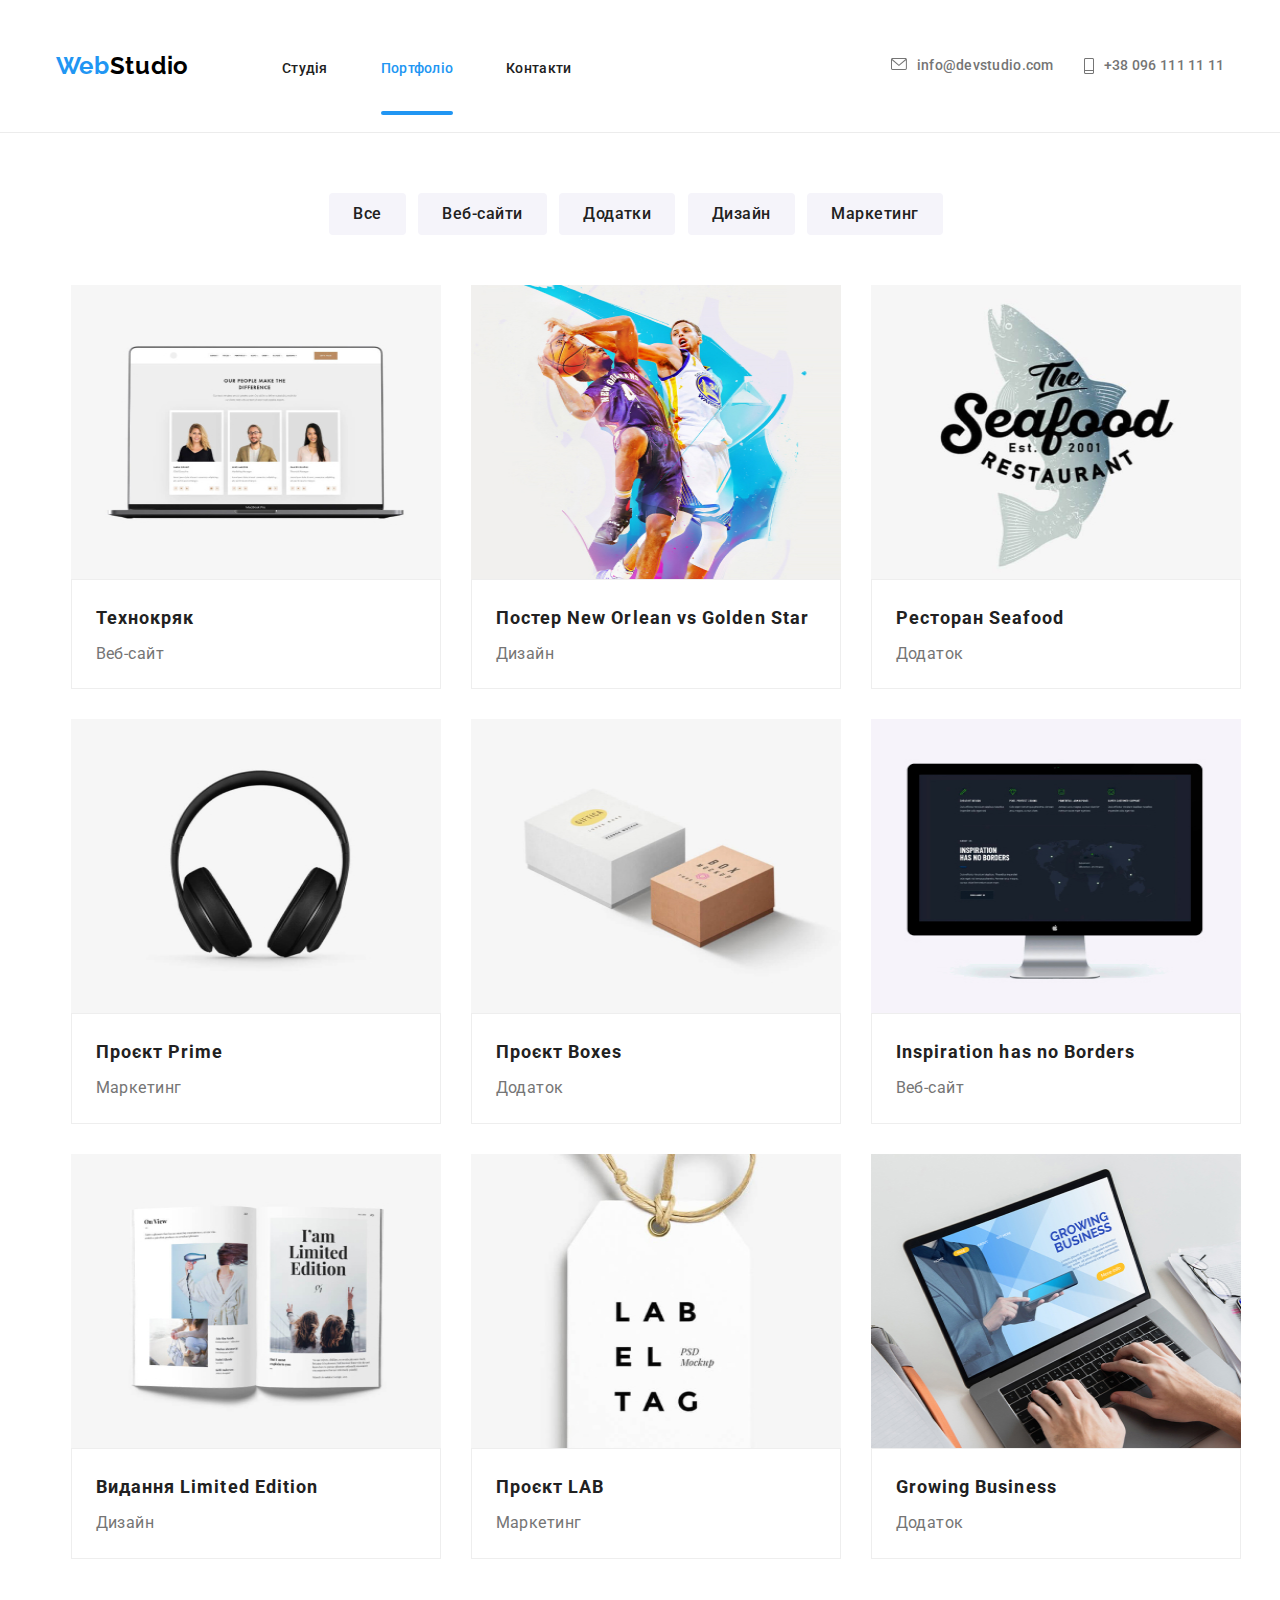
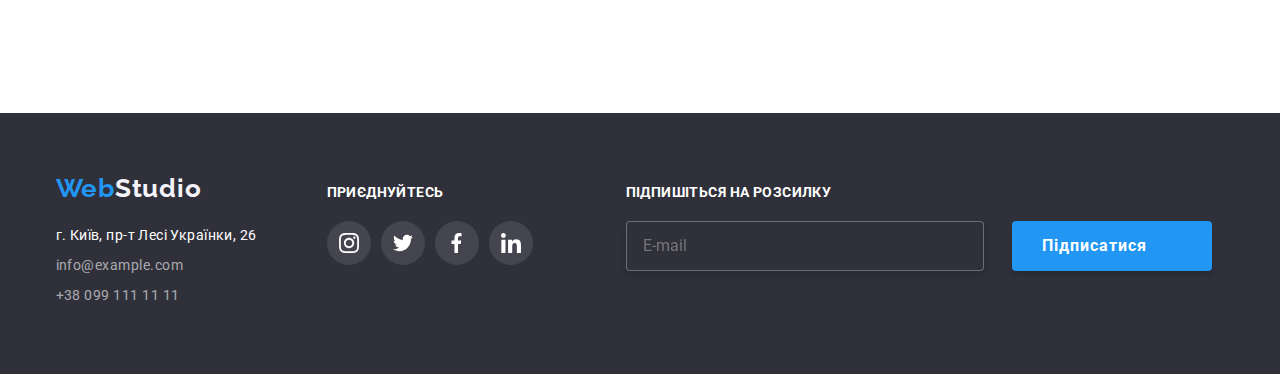
==== commit 7a5e5435: "сделала картинки" ====
--- a/portfolio.html
+++ b/portfolio.html
@@ -205,22 +205,45 @@
             <ul class="projects-portfolio">
               <li class="projects-portfolio__cards box1">
                 <a href="index.html" class="projects-portfolio__net">
-                  <img
-                    class="projects-portfolio__img"
-                    src="./images/img1.jpg"
-                    width="370"
-                    height="294"
-                    alt="people on laptop sreensaver"
-                  />
-                  <div class="overlay-portfolio">
-                    <p class="overlay-portfolio__text">
-                      Ресурс пропонує комплексні пропозиції з різним рівнем
-                      функціоналу та сервісів. Все це дозволить відвідувачу
-                      отримати вичерпні відомості про компанію чи приватну
-                      особу.
-                    </p>
-                  </div>
-                  <div class="menu-list">
+                  <picture>
+                    <source
+                      srcset="
+                        ./images/computer.jpg    1x,
+                        ./images/computer@2x.jpg 2x
+                      "
+                      media="(min-width: 1200px)"
+                    />
+                    <source
+                      srcset="
+                        ./images/computer.jpg    1x,
+                        ./images/computer@2x.jpg 2x
+                      "
+                      media="(min-width: 768px)"
+                    />
+                    <source
+                      srcset="
+                        ./images/computer.jpg    1x,
+                        ./images/computer@2x.jpg 2x
+                      "
+                      media="(max-width: 767px)"
+                    />
+                    <img
+                      class="projects-portfolio__img"
+                      src="./images/img1.jpg"
+                      width="370"
+                      height="294"
+                      alt="people on laptop sreensaver"
+                    />
+                  </picture>
+                  <div class="overlay-portfolio">
+                    <p class="overlay-portfolio__text">
+                      Ресурс пропонує комплексні пропозиції з різним рівнем
+                      функціоналу та сервісів. Все це дозволить відвідувачу
+                      отримати вичерпні відомості про компанію чи приватну
+                      особу.
+                    </p>
+                  </div>
+                  <div class="menu-list poster">
                     <h2 class="menu-list__name">Технокряк</h2>
                     <p class="menu-list__link">Веб-сайт</p>
                   </div>
@@ -228,22 +251,36 @@
               </li>
               <li class="projects-portfolio__cards box1">
                 <a href="index.html" class="projects-portfolio__net">
-                  <img
-                    class="projects-portfolio__img"
-                    src="./images/img2.jpg"
-                    width="370"
-                    height="294"
-                    alt="poster New Orlean vs Golden Star with a ball"
-                  />
-                  <div class="overlay-portfolio">
-                    <p class="overlay-portfolio__text">
-                      Ресурс пропонує комплексні пропозиції з різним рівнем
-                      функціоналу та сервісів. Все це дозволить відвідувачу
-                      отримати вичерпні відомості про компанію чи приватну
-                      особу.
-                    </p>
-                  </div>
-                  <div class="menu-list">
+                  <picture>
+                    <source
+                      srcset="./images/ball.jpg 1x, ./images/ball@2x.jpg 2x"
+                      media="(min-width: 1200px)"
+                    />
+                    <source
+                      srcset="./images/ball.jpg 1x, ./images/ball@2x.jpg 2x"
+                      media="(min-width: 768px)"
+                    />
+                    <source
+                      srcset="./images/ball.jpg 1x, ./images/ball@2x.jpg 2x"
+                      media="(max-width: 767px)"
+                    />
+                    <img
+                      class="projects-portfolio__img"
+                      src="./images/img2.jpg"
+                      width="370"
+                      height="294"
+                      alt="poster New Orlean vs Golden Star with a ball"
+                    />
+                  </picture>
+                  <div class="overlay-portfolio">
+                    <p class="overlay-portfolio__text">
+                      Ресурс пропонує комплексні пропозиції з різним рівнем
+                      функціоналу та сервісів. Все це дозволить відвідувачу
+                      отримати вичерпні відомості про компанію чи приватну
+                      особу.
+                    </p>
+                  </div>
+                  <div class="menu-list poster">
                     <h2 class="menu-list__name">
                       Постер New Orlean vs Golden Star
                     </h2>
@@ -253,13 +290,27 @@
               </li>
               <li class="projects-portfolio__cards box1">
                 <a href="index.html" class="projects-portfolio__net">
-                  <img
-                    class="projects-portfolio__img"
-                    src="./images/img3.jpg"
-                    width="370"
-                    height="294"
-                    alt="name of the restaurant seafood with fish"
-                  />
+                  <picture>
+                    <source
+                      srcset="./images/food.jpg 1x, ./images/food@2x.jpg 2x"
+                      media="(min-width: 1200px)"
+                    />
+                    <source
+                      srcset="./images/food.jpg 1x, ./images/food@2x.jpg 2x"
+                      media="(min-width: 768px)"
+                    />
+                    <source
+                      srcset="./images/food.jpg 1x, ./images/food@2x.jpg 2x"
+                      media="(max-width: 767px)"
+                    />
+                    <img
+                      class="projects-portfolio__img"
+                      src="./images/img3.jpg"
+                      width="370"
+                      height="294"
+                      alt="name of the restaurant seafood with fish"
+                    />
+                  </picture>
                   <div class="overlay-portfolio">
                     <p class="overlay-portfolio__text">
                       Ресурс пропонує комплексні пропозиції з різним рівнем
@@ -276,13 +327,27 @@
               </li>
               <li class="projects-portfolio__cards box1">
                 <a href="index.html" class="projects-portfolio__net">
-                  <img
-                    class="projects-portfolio__img"
-                    src="./images/img4.jpg"
-                    width="370"
-                    height="294"
-                    alt="headphones"
-                  />
+                  <picture>
+                    <source
+                      srcset="./images/music.jpg 1x, ./images/music@2x.jpg 2x"
+                      media="(min-width: 1200px)"
+                    />
+                    <source
+                      srcset="./images/music.jpg 1x, ./images/music@2x.jpg 2x"
+                      media="(min-width: 768px)"
+                    />
+                    <source
+                      srcset="./images/music.jpg 1x, ./images/music@2x.jpg 2x"
+                      media="(max-width: 767px)"
+                    />
+                    <img
+                      class="projects-portfolio__img"
+                      src="./images/img4.jpg"
+                      width="370"
+                      height="294"
+                      alt="headphones"
+                    />
+                  </picture>
                   <div class="overlay-portfolio">
                     <p class="overlay-portfolio__text">
                       Ресурс пропонує комплексні пропозиції з різним рівнем
@@ -299,13 +364,27 @@
               </li>
               <li class="projects-portfolio__cards box1">
                 <a href="index.html" class="projects-portfolio__net">
-                  <img
-                    class="projects-portfolio__img"
-                    src="./images/img5.jpg"
-                    width="370"
-                    height="294"
-                    alt="proekt boxes white and brown"
-                  />
+                  <picture>
+                    <source
+                      srcset="./images/boxs.jpg 1x, ./images/boxs@2x.jpg 2x"
+                      media="(min-width: 1200px)"
+                    />
+                    <source
+                      srcset="./images/boxs.jpg 1x, ./images/boxs@2x.jpg 2x"
+                      media="(min-width: 768px)"
+                    />
+                    <source
+                      srcset="./images/boxs.jpg 1x, ./images/boxs@2x.jpg 2x"
+                      media="(max-width: 767px)"
+                    />
+                    <img
+                      class="projects-portfolio__img"
+                      src="./images/img5.jpg"
+                      width="370"
+                      height="294"
+                      alt="proekt boxes white and brown"
+                    />
+                  </picture>
                   <div class="overlay-portfolio">
                     <p class="overlay-portfolio__text">
                       Ресурс пропонує комплексні пропозиції з різним рівнем
@@ -323,13 +402,37 @@
 
               <li class="projects-portfolio__cards box1">
                 <a href="./index.html" class="projects-portfolio__net">
-                  <img
-                    class="projects-portfolio__img"
-                    src="./images/img6.jpg"
-                    width="370"
-                    height="294"
-                    alt="website name on computer splash screen"
-                  />
+                  <picture>
+                    <source
+                      srcset="
+                        ./images/monitor.jpg    1x,
+                        ./images/monitor@2x.jpg 2x
+                      "
+                      media="(min-width: 1200px)"
+                    />
+                    <source
+                      srcset="
+                        ./images/monitor.jpg    1x,
+                        ./images/monitor@2x.jpg 2x
+                      "
+                      media="(min-width: 768px)"
+                    />
+                    <source
+                      srcset="
+                        ./images/monitor.jpg    1x,
+                        ./images/monitor@2x.jpg 2x
+                      "
+                      media="(max-width: 767px)"
+                    />
+                    <img
+                      class="projects-portfolio__img"
+                      src="./images/img6.jpg"
+                      width="370"
+                      height="294"
+                      alt="website name on computer splash screen"
+                    />
+                  </picture>
+
                   <div class="overlay-portfolio">
                     <p class="overlay-portfolio__text">
                       Ресурс пропонує комплексні пропозиції з різним рівнем
@@ -347,13 +450,36 @@
 
               <li class="projects-portfolio__cards box1">
                 <a href="index.html" class="projects-portfolio__net">
-                  <img
-                    class="projects-portfolio__img"
-                    src="./images/img7.png"
-                    width="370"
-                    height="294"
-                    alt="journal with name Limited edition"
-                  />
+                  <picture>
+                    <source
+                      srcset="
+                        ./images/magazine.jpg    1x,
+                        ./images/magazine@2x.jpg 2x
+                      "
+                      media="(min-width: 1200px)"
+                    />
+                    <source
+                      srcset="
+                        ./images/magazine.jpg    1x,
+                        ./images/magazine@2x.jpg 2x
+                      "
+                      media="(min-width: 768px)"
+                    />
+                    <source
+                      srcset="
+                        ./images/magazine.jpg    1x,
+                        ./images/magazine@2x.jpg 2x
+                      "
+                      media="(max-width: 767px)"
+                    />
+                    <img
+                      class="projects-portfolio__img"
+                      src="./images/img7.png"
+                      width="370"
+                      height="294"
+                      alt="journal with name Limited edition"
+                    />
+                  </picture>
                   <div class="overlay-portfolio">
                     <p class="overlay-portfolio__text">
                       Ресурс пропонує комплексні пропозиції з різним рівнем
@@ -370,13 +496,27 @@
               </li>
               <li class="projects-portfolio__cards box1">
                 <a href="index.html" class="projects-portfolio__net">
-                  <img
-                    class="projects-portfolio__img"
-                    src="./images/img8.jpg"
-                    width="370"
-                    height="294"
-                    alt="postcard with name proekt lab"
-                  />
+                  <picture>
+                    <source
+                      srcset="./images/label.jpg 1x, ./images/label@2x.jpg 2x"
+                      media="(min-width: 1200px)"
+                    />
+                    <source
+                      srcset="./images/label.jpg 1x, ./images/label@2x.jpg 2x"
+                      media="(min-width: 768px)"
+                    />
+                    <source
+                      srcset="./images/label.jpg 1x, ./images/label@2x.jpg 2x"
+                      media="(max-width: 767px)"
+                    />
+                    <img
+                      class="projects-portfolio__img"
+                      src="./images/img8.jpg"
+                      width="370"
+                      height="294"
+                      alt="postcard with name proekt lab"
+                    />
+                  </picture>
                   <div class="overlay-portfolio">
                     <p class="overlay-portfolio__text">
                       Ресурс пропонує комплексні пропозиції з різним рівнем
@@ -393,13 +533,36 @@
               </li>
               <li class="projects-portfolio__cards box1">
                 <a href="index.html" class="projects-portfolio__net">
-                  <img
-                    class="projects-portfolio__img"
-                    src="./images/img9.jpg"
-                    width="370"
-                    height="294"
-                    alt="hands typing on laptop keyboard"
-                  />
+                  <picture>
+                    <source
+                      srcset="
+                        ./images/notebook.jpg    1x,
+                        ./images/notebook@2x.jpg 2x
+                      "
+                      media="(min-width: 1200px)"
+                    />
+                    <source
+                      srcset="
+                        ./images/notebook.jpg    1x,
+                        ./images/notebook@2x.jpg 2x
+                      "
+                      media="(min-width: 768px)"
+                    />
+                    <source
+                      srcset="
+                        ./images/notebook.jpg    1x,
+                        ./images/notebook@2x.jpg 2x
+                      "
+                      media="(max-width: 767px)"
+                    />
+                    <img
+                      class="projects-portfolio__img"
+                      src="./images/img9.jpg"
+                      width="370"
+                      height="294"
+                      alt="hands typing on laptop keyboard"
+                    />
+                  </picture>
                   <div class="overlay-portfolio">
                     <p class="overlay-portfolio__text">
                       Ресурс пропонує комплексні пропозиції з різним рівнем
--- a/css/main.min.css
+++ b/css/main.min.css
@@ -1 +1 @@
-:root{--title-fon: #ffffff;--primary-text-color: #212121;--title-text-color: #757575;--accent-color: #2196f3;--hero-fon: #2f303a;--main-section: #f5f4fa;--logo-fon: #000000;--text-fon: rgba(33, 150, 243, 1);--text-fon-black: rgba(0, 0, 0, 1);--footer-color: rgba(255, 255, 255, 0.6);--portfolio-bg-color: rgba(238, 238, 238, 1);--sections-bg-color: #e5e5e5;--portfolio-button-fon: rgba(245, 244, 250, 1);--line: #ececec;--icons-color: #afb1b8;--icons-bg-color: rgba(255, 255, 255, 0.1);--hover-color-transition: cubic-bezier(0.4, 0, 0.2, 1)}.visually-hidden{position:absolute;width:1px;height:1px;margin:-1px;padding:0;overflow:hidden;border:0;clip:rect(0 0 0 0)}body{font-family:"Roboto",sans-serif;font-style:normal;background-color:var(--title-fon);color:var(--primary-text-color);letter-spacing:.03em;margin:auto;margin-top:0;margin-bottom:auto}html{box-sizing:border-box;line-height:0}*,*::before,*::after{box-sizing:border-box;padding:0;margin:0}h1,h2,h3,h4,h5,h6,p{margin:0}form{display:block}ul{list-style:none}.container{padding-left:15px;padding-right:15px;margin:0 auto;align-items:baseline}@media screen and (min-width: 480px)and (max-width: 767px){.container{width:480px;margin-left:auto;margin-right:auto}}@media screen and (min-width: 768px){.container{width:720px}}@media screen and (min-width: 1200px){.container{width:1199px}}.page-header__logo{display:block;font-family:"Raleway",sans-serif;font-weight:700;color:var(--text-fon-black);font-size:26px;line-height:1.19;letter-spacing:.03em;text-decoration:none;padding-top:16px;padding-bottom:16px}.page-header__logo-first-letters{color:var(--text-fon)}@media screen and (min-width: 768px){.page-header__logo{font-size:24px;line-height:1.16;padding-top:26px;padding-bottom:26px}}@media screen and (min-width: 1200px){.page-header__logo{padding-top:24px;padding-bottom:25px}}@media screen and (max-width: 767px){.section-work{display:none}.menu-mobile{position:fixed;top:0;left:0;width:100%;height:100%;background-color:var(--title-fon);z-index:1000;opacity:0;visibility:hidden;pointer-events:none;transition:opacity 500ms linear,visibility 500ms linear}.menu-mobile__container{position:relative;padding-top:48px;padding-bottom:48px;display:flex;flex-direction:column}.page-header{border:1px solid #ececec}.page-header__container{display:flex;align-items:center;justify-content:space-between}.menu-hidden{display:none}.menu-mobile.is-open{opacity:1;visibility:visible;pointer-events:auto}.menu-button{margin:0;padding:0;border:none;background-color:rgba(0,0,0,0)}.menu-button__close{position:absolute;margin:0;padding:0;border:none;background-color:rgba(0,0,0,0);line-height:0;top:21px;right:25.33px;left:436px;bottom:756.33px}.menu-mobile__nav{margin-top:48px;margin-bottom:302px}.menu-mobile__item{margin-right:221px;margin-bottom:32px}.menu-mobile__item-link{position:relative;font-style:normal;font-weight:500;font-size:40px;line-height:1.17;text-align:center;letter-spacing:.02em;text-decoration:none;margin-bottom:32px;color:var(--primary-text-color)}.hover{color:var(--accent-color)}.menu-mobile__contacts{margin-bottom:64px}.menu-mobile__contacts-item{margin-bottom:32px}.menu-mobile__contacts-tel{position:relative;font-weight:500;font-size:34px;line-height:1.17;letter-spacing:.02em;text-decoration:none;color:var(--accent-color)}.menu-mobile__contacts-mail{position:relative;font-weight:500;font-size:24px;line-height:1.16;letter-spacing:.02em;text-decoration:none;color:var(--title-text-color)}.menu-mobile__socials{display:flex;flex-wrap:wrap}.menu-mobile__socials-link{display:flex;align-items:center;font-weight:500;font-size:18px;line-height:1.22;letter-spacing:.02em;color:var(--accent-color);text-decoration:none}.menu-mobile__socials-item:not(:last-child) .menu-mobile__socials-link::after{content:"";width:22px;height:1px;background-color:rgba(33,33,33,.2);transform:rotate(90deg)}}@media screen and (min-width: 768px)and (max-width: 1199px){.menu-mobile{display:none}.menu-button{display:none}.section-work{display:none}.page-header{font-family:"Releway",sans-serif;font-weight:700;font-size:26px;line-height:1.19;letter-spacing:.03em;border-bottom:1px solid #ececec;background-color:var(--title-fon);padding-top:26px;padding-bottom:26px}.page-header__container{display:flex;align-items:center;justify-content:space-between}.page-header__logo{margin-right:88px}.page-header__nav{display:flex;align-items:center}.navigation-menu{display:flex;align-items:center}.navigation-menu__item:not(:last-child){margin-right:51px}.navigation-menu__link{font-family:"Roboto";font-weight:500;font-size:14px;line-height:1.14;letter-spacing:.02em;color:var(--primary-text-color);text-decoration:none;transition:250ms cubic-bezier(0.4, 0, 0.2, 1) color;fill:var(--icons-color)}.navigation-menu__link:hover,.navigation-menu__link:focus{color:var(--accent-color)}.page-studio{color:var(--accent-color)}.page-portfolio{color:var(--accent-color)}.navigation-menu__link::after{content:"";display:block;bottom:0;width:100%;height:4px;background:var(--accent-color);border-radius:2px;opacity:0;transition:250ms cubic-bezier(0.4, 0, 0.2, 1) opacity;transform:translateY(32px)}.navigation-menu__link:hover::after,.navigation-menu__link:focus::after{opacity:1}.page-studio::after,.page-studio:hover::after{opacity:1}.page-portfolio::after,.page-portfolio:hover::after{opacity:1}.navigation-menu.space{color:var(--accent-color);font-family:"Roboto";font-weight:500;font-size:14px;line-height:1.14;letter-spacing:.02em;color:var(--primary-text-color);text-decoration:none;transition:250ms cubic-bezier(0.4, 0, 0.2, 1) color;position:relative;fill:var(--icons-color)}.navigation-menu.space:hover,.navigation-menu.space:focus{color:var(--accent-color)}.navigation-menu.space{color:var(--accent-color)}.navigation-contacts{padding-top:21px;padding-bottom:21px;padding-left:15px;margin-left:90px}.navigation-contacts__item:not(:last-child){margin-bottom:10px}.navigation-menu__item:first-child{margin-left:0px}.navigation-contacts__link{display:flex;font-family:"Roboto";font-weight:500;font-size:12px;line-height:1.16;letter-spacing:.02em;color:var(--title-text-color);background-color:var(--title-fon);text-decoration:none;text-align:center;transition:250ms cubic-bezier(0.4, 0, 0.2, 1) color;fill:var(--icons-color)}.navigation-contacts__link:hover,.navigation-contacts__link:focus{color:var(--accent-color)}.navigation-contacts__link:hover::after,.navigation-contacts__link:focus::after{opacity:1}.navigation-contacts.space{color:var(--accent-color)}.navigation-contacts__icon-email{margin-right:10px;fill:currentColor;transition:250ms cubic-bezier(0.4, 0, 0.2, 1) background}.navigation-contacts__icon-email:hover,.navigation-contacts__icon-email:focus{fill:var(--accent-color)}.navigation-contacts__icon-tell{margin-right:10px;fill:currentColor;transition:250ms cubic-bezier(0.4, 0, 0.2, 1) background}.navigation-contacts__icon-tell:hover,.navigation-contacts__icon-tell:focus{fill:var(--accent-color)}.navigation-contacts__icon-tell{margin-right:10px;fill:currentColor;transition:250ms cubic-bezier(0.4, 0, 0.2, 1) background}.navigation-contacts__icon-tell:hover,.navigation-contacts__icon-tell:focus{fill:var(--accent-color)}}.backdrop{position:fixed;top:0;left:0;width:100%;height:100%;background:rgba(0,0,0,.2);z-index:100;transition:250ms var(--hover-color-transition)}.backdrop.is-hidden{opacity:0;visibility:hidden;pointer-events:none}.modal{position:absolute;top:50%;left:50%;transform:translate(-50%, -50%);width:528px;height:581px;background:var(--title-fon);box-shadow:0px 1px 3px rgba(0,0,0,.12),0px 1px 1px rgba(0,0,0,.14),0px 2px 1px rgba(0,0,0,.2);border-radius:4px;transition:250ms cubic-bezier(0.4, 0, 0.2, 1) box-shadow;padding:40px}.modal-close{position:absolute;top:8px;right:8px;width:30px;height:30px;border:1px solid rgba(0,0,0,.1);border-radius:50%;fill:var(--logo-fon);transition:250ms cubic-bezier(0.4, 0, 0.2, 1) background}.modal-close__icon{display:block;position:absolute;margin:auto;top:0;bottom:0;right:0;left:0}.modal-close__icon:hover,.modal-close__icon:focus{cursor:pointer;fill:var(--accent-color)}.modal-box{text-align:center;top:75px;left:41px;right:39px;bottom:164px}.modal-box__title{margin-bottom:30px;font-weight:700;font-size:20px;line-height:1.15;text-align:center;letter-spacing:.03em;color:var(--primary-text-color)}.modal-form{display:flex;flex-direction:column}.modal-form__title{display:flex;flex-direction:column;margin-bottom:28px;position:relative}.modal-form__label{position:absolute;top:-18px;font-weight:400;font-size:12px;line-height:1.16;letter-spacing:.01em;color:var(--title-text-color);margin-bottom:4px}.modal-form__input{width:100%;padding:11px;padding-left:42px;outline:none;height:40px;border:1px solid rgba(33,33,33,.2);border-radius:4px;transition:250ms cubic-bezier(0.4, 0, 0.2, 1) border-color}.modal-form__input:focus{outline:none;border-color:var(--accent-color)}.modal-form__icon{fill:currentColor;position:absolute;left:12px;bottom:50%;transform:translateY(50%);transition:250ms cubic-bezier(0.4, 0, 0.2, 1) color}.modal-form__input:focus+.modal-form__icon{fill:#188ce8}.modal-form__icon:hover,.modal-form__icon:focus{color:var(--accent-color)}.modal-form__textarea{display:block;font-family:"Roboto";font-style:normal;font-size:12px;line-height:1.16;letter-spacing:.01em;color:rgba(117,117,117,.5);margin-bottom:0;height:120px;resize:none;border:1px solid rgba(33,33,33,.2);border-radius:4px;padding:11px;outline:none;transition:250ms cubic-bezier(0.4, 0, 0.2, 1) border-color}.modal-form__textarea:focus{outline:none;border-color:var(--accent-color)}.checkbox-container{position:relative;display:block}.label{font-size:14px;letter-spacing:.03em;cursor:pointer}.label::before{display:inline-block;content:"";width:16px;height:15px;border:1px solid var(--primary-text-color);cursor:pointer;border-radius:2px;position:relative;top:2px;right:9px;bottom:5px;left:0px}.checkbox:checked+.label::before{background-color:var(--accent-color);background-image:url(../images/check-on.svg);background-repeat:no-repeat;background-position:-10% -40%;border:1px solid rgba(0,0,0,0);transition:250ms cubic-bezier(0.4, 0, 0.2, 1) background-color}.checkbox:focus+.label::before{outline:1px solid var(--accent-color)}.label-info{font-weight:400;font-size:14px;line-height:1.71;letter-spacing:.03em;text-decoration-line:underline;color:var(--accent-color)}.label-info:focus,.label-info:hover{color:var(--accent-color)}.modal-form__btn{width:200px;height:50px;color:var(--title-fon);background:#188ce8;border:none;border-radius:4px;box-shadow:0px 4px 4px rgba(0,0,0,.15);font-family:"Roboto";font-style:normal;font-weight:700;font-size:16px;line-height:1.88;letter-spacing:.06em;cursor:pointer;margin-top:30px}.modal-form__btn:hover{background-color:var(--accent-color)}.box{position:relative}.overlay{position:absolute;bottom:0;width:100%;height:70px;background:rgba(47,48,58,.8);transition:transform 250ms ease}.overlay-title{font-weight:700;font-size:14px;line-height:1.14;padding-top:27px;text-align:center;letter-spacing:.03em;text-transform:uppercase;color:var(--title-fon)}.social-networks{display:flex;justify-content:center;margin-top:16px}.social-networks__list{margin-left:10px}.social-networks__icon{fill:var(--icons-color);width:20px;height:20px;transition:250ms cubic-bezier(0.4, 0, 0.2, 1) fill}.social-networks__net{display:flex;justify-content:center;align-items:center;width:50px;height:50px;border-radius:50%;background-color:var(--title-fon);border:4px solid rgba(0,0,0,0);transition:250ms cubic-bezier(0.4, 0, 0.2, 1) background-color}.social-networks__net:hover,.social-networks__net:focus{background-color:var(--accent-color);border:4px solid rgba(0,0,0,0);border-radius:50%}.social-networks__net:hover .social-networks__icon,.social-networks__net:focus .social-networks__icon{fill:var(--title-fon)}.footer-logo{font-family:"Raleway",sans-serif;font-weight:700;color:var(--main-section);font-size:26px;line-height:1.19;letter-spacing:.03em;text-decoration:none;margin-bottom:20px}.footer-logo__first-letters{color:var(--accent-color)}.footer-socials__link{font-weight:700;font-size:14px;line-height:1.14;letter-spacing:.03em;text-transform:uppercase;color:var(--title-fon);margin-bottom:20px}.footer-icons{display:flex;align-items:center}@media screen and (min-width: 480px)and (max-width: 767px){.footer-icons{margin:auto}}.footer-socials__item:not(:last-child){margin-right:10px}.footer-socials__net{display:flex;justify-content:center;align-items:center;width:44px;height:44px;background-color:var(--icons-bg-color);border:4px solid rgba(0,0,0,0);border-radius:50%;transition:250ms cubic-bezier(0.4, 0, 0.2, 1) background-color}.footer-socials__net:hover,.footer-socials__net:focus{background-color:var(--accent-color);border:4px solid rgba(0,0,0,0);border-radius:50%}.footer-socials__icon{fill:var(--title-fon);width:20px;height:20px}.footer-email__link{margin-bottom:20px;text-align:start;font-family:"Roboto";font-style:normal;font-weight:700;font-size:14px;line-height:1.14;letter-spacing:.03em;text-transform:uppercase;color:var(--title-fon)}.footer-email__form{display:flex}.footer-email__input{padding-left:16px;padding-top:15px;padding-bottom:15px;padding-right:295px;width:358px;height:50px;background:#2f303a;color:rgba(255,255,255,.6);border:1px solid rgba(255,255,255,.3);border-radius:4px;filter:drop-shadow(0px 4px 4px rgba(0, 0, 0, 0.15))}.footer-email__button{display:flex;justify-content:center;align-items:center;text-align:center;margin-left:28px;width:200px;height:50px;font-family:"Roboto";font-style:normal;font-weight:700;font-size:16px;line-height:1.88;letter-spacing:.06em;background:var(--accent-color);border-radius:4px;color:var(--title-fon);box-shadow:0px 4px 4px rgba(0,0,0,.15);cursor:pointer;border:none;padding-top:10px;padding-bottom:10px}.footer-email__icon{fill:var(--title-fon);margin-left:10px}@media screen and (min-width: 480px)and (max-width: 767px){.footer-email__link{text-align:center}.footer-email__form{flex-wrap:wrap}.footer-email__input{width:450px;margin-bottom:20px}.footer-email__button{margin:auto}}@media screen and (min-width: 768px)and (max-width: 1199px){.footer-email{margin:auto}.footer-email__link{text-align:center}.footer-email__form{flex-wrap:wrap;flex-direction:column}.footer-email__input{width:450px;margin-bottom:20px}.footer-email__button{margin:auto}}@media screen and (min-width: 1200px){.footer-email{margin-left:93px}}.button-set{text-align:center}.button-set__btn{font-weight:500;font-size:16px;line-height:1.6;text-align:center;letter-spacing:.03em;color:var(--primary-text-color);background-color:var(--main-section);border-radius:4px;cursor:pointer}.button-set__btn:hover,.button-set__btn:focus{color:var(--title-fon);background-color:var(--accent-color);box-shadow:0px 3px 1px rgba(0,0,0,.1),0px 1px 2px rgba(0,0,0,.8),0px 2px 2px rgba(0,0,0,.12)}.button{font-weight:500;font-size:16px;line-height:1.6;text-align:center;letter-spacing:.03em;background-color:var(--main-section)}.button-set_list{margin:0;display:inline-block;padding-top:0;padding-right:8px}.button-set__btn{position:static;font-weight:500;font-size:16px;line-height:1.6;text-align:center;letter-spacing:.03em;background-color:var(--title-fon);border-radius:4px;border-color:rgba(0,0,0,0);transition-property:background-color 250ms cubic-bezier(0.4, 0, 0.2, 1),background-color 250ms cubic-bezier(0.4, 0, 0.2, 1),box-shadow 0px 3px 1px rgba(0,0,0,.1),0px 1px 2px rgba(0,0,0,.8),0px 2px 2px rgba(0,0,0,.12);display:flex;padding:6px 22px;background:var(--main-section)}.button{font-weight:500;font-size:16px;line-height:1.6;text-align:center;letter-spacing:.03em;background-color:var(--title-fon);border-radius:4px}.menu-list{padding:20px 24px;position:relative;background-color:var(--title-fon);border:1px solid #eee;z-index:2}.menu-list__name{font-weight:700;font-size:18px;line-height:2;letter-spacing:.06em;color:var(--primary-text-color);list-style:none;margin-bottom:4px}.menu-list__link{font-weight:400;font-size:16px;line-height:1.8;letter-spacing:.03em;color:var(--title-text-color);list-style:none;margin-top:4px}.projects-portfolio__net{font-weight:500;font-size:16px;line-height:1.6;letter-spacing:.03em;text-decoration:none;color:var(--primary-text-color);border-top:0px;transition:250ms cubic-bezier(0.4, 0, 0.2, 1) background}.container-projects{width:1200px;padding-left:15px;padding-right:15px;margin-left:auto;margin-right:auto}.projects-portfolio{display:flex;flex-wrap:wrap;margin-top:50px;padding-bottom:94px;gap:30px}.projects-portfolio__cards{width:370px;display:flexbox;margin-left:0}.projects-portfolio__cards:hover,.projects-portfolio__cards:focus-within{box-shadow:0px 1px 1px rgba(0,0,0,.12),0px 4px 4px rgba(0,0,0,.6),1px 4px 6px rgba(0,0,0,.16)}.projects-portfolio__cards:nth-child(3n){margin-right:0}.projects-portfolio__cards:nth-last-child(-n+3){margin-bottom:0}.projects-portfolio__img{display:block;width:100%}.box1{position:relative;overflow:hidden;z-index:1}.box1:hover .overlay-portfolio{transform:translateY(0)}.overlay-portfolio{position:absolute;bottom:109px;width:100%;height:294px;padding:63px 24px;background:rgba(33,150,243,.9);transform:translateY(100%);transition:250ms cubic-bezier(0.4, 0, 0.2, 1) transform}.overlay-portfolio__text{font-weight:400;font-size:18px;line-height:1.5;letter-spacing:.03em;color:var(--title-fon)}@media screen and (min-width: 768px)and (max-width: 1199px){.projects-portfolio{width:720px;display:flex;flex-wrap:wrap;justify-content:space-between;row-gap:30px}}@media screen and (min-width: 480px)and (max-width: 767px){.projects-portfolio{width:450px}}@media screen and (min-width: 1200px){.menu-mobile{display:none}.menu-button{display:none}.page-header{font-family:"Releway",sans-serif;font-weight:700;font-size:26px;line-height:1.19;letter-spacing:.03em;border-bottom:1px solid #ececec;background-color:var(--title-fon);padding-top:26px;padding-bottom:26px}.page-header__container{display:flex;align-items:center;justify-content:space-between}.page-header__logo{margin-right:93px}.page-header__nav{display:flex;align-items:center}.navigation-menu{display:flex;align-items:center}.navigation-menu__item:not(:last-child){margin-right:53px}.navigation-menu__link{font-family:"Roboto";font-weight:500;font-size:14px;line-height:1.14;letter-spacing:.02em;color:var(--primary-text-color);text-decoration:none;transition:250ms cubic-bezier(0.4, 0, 0.2, 1) color;fill:var(--icons-color)}.navigation-menu__link:hover,.navigation-menu__link:focus{color:var(--accent-color)}.page-studio{color:var(--accent-color)}.page-portfolio{color:var(--accent-color)}.navigation-menu__link::after{content:"";display:block;bottom:0;width:100%;height:4px;background:var(--accent-color);border-radius:2px;opacity:0;transition:250ms cubic-bezier(0.4, 0, 0.2, 1) opacity;transform:translateY(32px)}.navigation-menu__link:hover::after,.navigation-menu__link:focus::after{opacity:1}.page-studio::after,.page-studio:hover::after{opacity:1}.page-portfolio::after,.page-portfolio:hover::after{opacity:1}.navigation-menu.space{color:var(--accent-color);font-family:"Roboto";font-weight:500;font-size:14px;line-height:1.14;letter-spacing:.02em;color:var(--primary-text-color);text-decoration:none;transition:250ms cubic-bezier(0.4, 0, 0.2, 1) color;position:relative;fill:var(--icons-color)}.navigation-menu.space:hover,.navigation-menu.space:focus{color:var(--accent-color)}.navigation-menu.space{color:var(--accent-color)}.navigation-contacts{display:flex;align-items:center;padding-top:32px;padding-bottom:32px;margin-left:96px}.navigation-contacts__item:not(:last-child){margin-right:30px}.navigation-menu__item:first-child{margin-left:0px}.navigation-contacts__link{display:flex;font-family:"Roboto";font-weight:500;font-size:14px;line-height:1.14;letter-spacing:.02em;color:var(--title-text-color);background-color:var(--title-fon);text-decoration:none;text-align:center;transition:250ms cubic-bezier(0.4, 0, 0.2, 1) color;fill:var(--icons-color)}.navigation-contacts__link:hover,.navigation-contacts__link:focus{color:var(--accent-color)}.navigation-contacts__link:hover::after,.navigation-contacts__link:focus::after{opacity:1}.navigation-contacts.space{color:var(--accent-color)}.navigation-contacts__icon-email{margin-right:10px;fill:currentColor;transition:250ms cubic-bezier(0.4, 0, 0.2, 1) background}.navigation-contacts__icon-email:hover,.navigation-contacts__icon-email:focus{fill:var(--accent-color)}.navigation-contacts__icon-tell{margin-right:10px;fill:currentColor;transition:250ms cubic-bezier(0.4, 0, 0.2, 1) background}.navigation-contacts__icon-tell:hover,.navigation-contacts__icon-tell:focus{fill:var(--accent-color)}.navigation-contacts__icon-tell{margin-right:10px;fill:currentColor;transition:250ms cubic-bezier(0.4, 0, 0.2, 1) background}.navigation-contacts__icon-tell:hover,.navigation-contacts__icon-tell:focus{fill:var(--accent-color)}}.section{padding-top:94px;padding-bottom:94px;margin-top:0px;margin-bottom:0px}@media screen and (min-width: 480px){.section{padding-top:60px;padding-bottom:60px;margin-left:0px;margin-right:0px}}@media screen and (min-width: 768px){.section{padding-top:60px;padding-bottom:60px;margin-left:0px;margin-right:0px}}@media screen and (min-width: 1200px){.section{padding-top:60px;padding-bottom:60px;margin-left:0px;margin-right:0px}}@media screen and (min-width: 480px){.section-main{background-image:linear-gradient(to right, rgba(47, 48, 58, 0.4), rgba(47, 48, 58, 0.4)),url(/images/adaptive-images/mobile-img.jpg);background-repeat:no-repeat;background-position:center;background-size:cover;display:flex;letter-spacing:.06em;background-color:var(--hero-fon);margin:0 auto;text-align:center;padding-top:200px;padding-bottom:200px}.section-main__text{max-width:696px;margin:0 auto;font-weight:900;font-size:44px;line-height:1.36;letter-spacing:.06em;text-align:center;text-transform:uppercase;color:var(--title-fon)}}@media screen and (min-width: 768px){.section-main{background-image:linear-gradient(to right, rgba(47, 48, 58, 0.4), rgba(47, 48, 58, 0.4)),url(/images/adaptive-images/tablet-img.jpg);background-repeat:no-repeat;background-position:center;background-size:cover;display:flex;letter-spacing:.06em;background-color:var(--hero-fon);margin:0 auto;text-align:center;padding-top:200px;padding-bottom:200px}.section-main__text{max-width:696px;margin:0 auto;font-weight:900;font-size:44px;line-height:1.36;letter-spacing:.06em;text-align:center;text-transform:uppercase;color:var(--title-fon)}}@media screen and (min-width: 1200px){.section-main{max-width:1600px;height:600px;background-image:linear-gradient(to right, rgba(47, 48, 58, 0.4), rgba(47, 48, 58, 0.4)),url(/images/adaptive-images/desktop.jpg);background-repeat:no-repeat;background-position:center;background-size:cover;display:flex;letter-spacing:.06em;background-color:var(--hero-fon);margin:0 auto;text-align:center;padding-top:200px;padding-bottom:200px}.section-main__text{max-width:696px;margin:0 auto;font-weight:900;font-size:44px;line-height:1.36;letter-spacing:.06em;text-align:center;text-transform:uppercase;color:var(--title-fon)}}@media screen and (min-width: 1200px)and (min-device-pixel-ratio: 2),screen and (min-width: 1200px)and (min-resolution: 192dpi),screen and (min-width: 1200px)and (min-resolution: 2dppx){.section-main{background-image:linear-gradient(rgba(47, 48, 58, 0.4), rgba(47, 48, 58, 0.4)),url("/images/adaptive-images/desktop@2x.jpg")}}@media screen and (min-width: 768px)and (min-device-pixel-ratio: 2),screen and (min-width: 768px)and (min-resolution: 192dpi),screen and (min-width: 768px)and (min-resolution: 2dppx){.section-main{background-image:linear-gradient(rgba(47, 48, 58, 0.4), rgba(47, 48, 58, 0.4)),url("/images/adaptive-images/tablet-img@2x.jpg")}}@media screen and (min-width: 480px)and (min-device-pixel-ratio: 2),screen and (min-width: 480px)and (min-resolution: 192dpi),screen and (min-width: 480px)and (min-resolution: 2dppx){.section-main{background-image:linear-gradient(rgba(47, 48, 58, 0.4), rgba(47, 48, 58, 0.4)),url("/images/adaptive-images/mobile-img@2x.jpg")}}.position{margin-bottom:30px}.section-main__btn{margin:0;padding:10px 32px;font-weight:700;font-size:16px;line-height:1.8;text-align:center;letter-spacing:.06em;color:var(--title-fon);border:1px solid rgba(0,0,0,0);background-color:var(--accent-color);box-shadow:0px 4px 4px rgba(0,0,0,.15);border-radius:4px}.section-main__btn:hover{background:var(--accent-color)}.section-main__container{padding:0 15px;margin:0 auto;min-height:80px}.item-list__title{font-weight:700;font-size:14px;line-height:1.14;letter-spacing:.03em;text-transform:uppercase;color:var(--primary-text-color);margin-bottom:10px}.item-list__text{font-weight:400;font-size:14px;line-height:1.71;letter-spacing:.03em;color:var(--title-text-color);text-align:initial}.item-list__item{width:270px;margin-bottom:30px}.item-list__icon{content:"";fill:var(--icons-color);width:270px;height:120px;background-position:center;background:var(--main-section);padding:25px 100px}@media screen and (max-width: 767px){.item-list__item{width:450px}.item-list__icon{width:450px;margin-bottom:30px}.item-list__title{text-align:center}}@media screen and (min-width: 768px)and (max-width: 1199px){.item-list{display:flex;flex-wrap:wrap}.item-list__item{flex-basis:calc((100% - 30px)/2)}.item-list__item:not(:nth-last-child(2n+1)){margin-right:30px}.item-list__item:not(:last-child){margin-bottom:30px}.item-list__icon{width:354px;height:120px;margin-bottom:30px}}@media screen and (min-width: 1200px){.section-item__list{display:flex;justify-content:space-between}.item-list{display:flex}.item-list__item{flex-basis:calc((100% - 90px)/4)}.item-list__item:not(:last-child){margin-right:30px}.item-list__icon{margin-bottom:30px}}.section-work{padding-top:0;padding-bottom:94px;margin:0 auto;min-height:80px}.section-work__text{font-weight:700;font-size:36px;line-height:1.16;text-align:center;letter-spacing:.03em}.work-list{margin-top:50px}.team{font-size:11px;font-weight:600;line-height:1.8;margin-right:30px;border-radius:0px 0px 4px 4px;background-color:var(--title-fon);box-shadow:0px 1px 3px rgba(0,0,0,.12),0px 1px 3px rgba(0,0,0,.14),0px 2px 1px rgba(0,0,0,.2);border-radius:0px 0px 4px 4px}.action{display:flex}.work-list__item{margin-right:30px}.work-list__item:last-child{margin-right:0px}.work-list__image{width:370px;height:294px}.our-team{background:var(--main-section)}.header{font-weight:700;font-size:36px;line-height:1.16;text-align:center;letter-spacing:.03em}@media screen and (min-width: 480px)and (max-width: 767px){.header{margin-bottom:30px}.team{width:450px;height:622px;margin-bottom:30px}.team-image{width:450px;height:460px}}@media screen and (min-width: 1200px){.team-cards{display:flex;justify-content:space-between;text-align:center;margin-top:50px}.team{width:270px;height:428px}.team-image{width:270px;height:260px;display:block}}@media screen and (min-width: 768px)and (max-width: 1199px){.header{font-size:28px;line-height:1.17;margin-bottom:30px}.team-cards{display:flex;flex-wrap:wrap;justify-content:center}.team:not(:nth-last-child(-n+2)){margin-bottom:30px}}.team-employee{padding-top:30px;padding-bottom:30px}.team-employee__name{font-weight:500;font-size:16px;line-height:1.18;text-align:center;letter-spacing:.03em;margin-bottom:10px}.team-employee__position{font-weight:400;font-size:16px;line-height:1.18;text-align:center;letter-spacing:.03em;color:var(--title-text-color)}.clients-company__net{width:170px;height:92px;border:1px solid #afb1bb;border-radius:4px;display:flex;transition:250ms cubic-bezier(0.4, 0, 0.2, 1) border}.clients-company__net:hover,.clients-company__net:focus{border:1px solid #2196f3;fill:var(--accent-color)}.clients-company__icon{width:170px;height:92px;padding:16px 32px;fill:var(--icons-color);transition:250ms cubic-bezier(0.4, 0, 0.2, 1) fill}.clients-company__icon:hover,.clients-company__icon:focus{fill:var(--accent-color)}.clients-company__net:hover .clients-company__icon,.clients-company__net:focus .clients-company__icon{fill:var(--accent-color)}@media screen and (min-width: 480px)and (max-width: 767px){.team-cards{display:flex;flex-wrap:wrap;justify-content:center}.clients-company{margin-bottom:30px;margin-right:30px}}@media screen and (min-width: 768px)and (max-width: 1199px){.clients-company{display:flex;justify-content:space-between;gap:30px;width:calc((100% - 60px)/3);margin-bottom:30px}}.footer{padding-top:60px;padding-bottom:60px;background-color:#2f303a}.address{font-weight:400;font-size:14px;line-height:1.14;text-decoration:none;margin-top:20px}.container-footer__contacts{font-weight:400;font-style:normal;font-size:14px;line-height:1.14;text-decoration:none}.container-footer__item{height:21px;text-decoration:none;margin-bottom:9px}.footer-contacts__item{font-weight:400;font-size:14px;line-height:1.71;letter-spacing:.03em;color:var(--title-fon);text-decoration:none;transition:250ms cubic-bezier(0.4, 0, 0.2, 1) color}.footer-contacts__item:hover,.footer-contacts__item:focus{color:var(--accent-color)}.footer-contacts__item:hover,.footer-contacts__item:focus{color:var(--accent-color)}.footer-contacts__mail{font-weight:400;font-size:14px;line-height:1.71;color:var(--footer-color);text-decoration:none;transition:250ms cubic-bezier(0.4, 0, 0.2, 1) color}.footer-contacts__mail:hover,.footer-contacts__mail:focus{color:var(--accent-color)}.footer-contacts__tel{font-weight:400;font-size:14px;line-height:1.71;color:var(--footer-color);text-decoration:none;transition:250ms cubic-bezier(0.4, 0, 0.2, 1) color}.footer-contacts__tel:hover,.footer-contacts__tel:focus{color:var(--accent-color)}@media screen and (min-width: 480px)and (max-width: 767px){.link-icon{text-align:center;flex-wrap:wrap}.footer-list{margin-bottom:60px}.footer-socials{display:flex;margin-bottom:60px}.thumb{display:flex;flex-direction:column}}@media screen and (min-width: 768px)and (max-width: 1199px){.link-icon{display:flex;flex-wrap:wrap;text-align:center;justify-content:center}.footer-socials{text-align:center;margin-left:165px}.footer-list{margin-bottom:60px}}@media screen and (min-width: 1200px){.link-icon{display:flex}.footer-socials{margin-left:70px}}.main-portfolio{background-color:var(--title-fon)}/*# sourceMappingURL=main.min.css.map */+:root{--title-fon: #ffffff;--primary-text-color: #212121;--title-text-color: #757575;--accent-color: #2196f3;--hero-fon: #2f303a;--main-section: #f5f4fa;--logo-fon: #000000;--text-fon: rgba(33, 150, 243, 1);--text-fon-black: rgba(0, 0, 0, 1);--footer-color: rgba(255, 255, 255, 0.6);--portfolio-bg-color: rgba(238, 238, 238, 1);--sections-bg-color: #e5e5e5;--portfolio-button-fon: rgba(245, 244, 250, 1);--line: #ececec;--icons-color: #afb1b8;--icons-bg-color: rgba(255, 255, 255, 0.1);--hover-color-transition: cubic-bezier(0.4, 0, 0.2, 1)}.visually-hidden{position:absolute;width:1px;height:1px;margin:-1px;padding:0;overflow:hidden;border:0;clip:rect(0 0 0 0)}body{font-family:"Roboto",sans-serif;font-style:normal;background-color:var(--title-fon);color:var(--primary-text-color);letter-spacing:.03em;margin:auto;margin-top:0;margin-bottom:auto}html{box-sizing:border-box;line-height:0}*,*::before,*::after{box-sizing:border-box;padding:0;margin:0}h1,h2,h3,h4,h5,h6,p{margin:0}form{display:block}ul{list-style:none}.container{padding-left:15px;padding-right:15px;margin:0 auto;align-items:baseline}@media screen and (min-width: 480px)and (max-width: 767px){.container{width:480px;margin-left:auto;margin-right:auto}}@media screen and (min-width: 768px){.container{width:720px}}@media screen and (min-width: 1200px){.container{width:1199px}}.page-header__logo{display:block;font-family:"Raleway",sans-serif;font-weight:700;color:var(--text-fon-black);font-size:26px;line-height:1.19;letter-spacing:.03em;text-decoration:none;padding-top:16px;padding-bottom:16px}.page-header__logo-first-letters{color:var(--text-fon)}@media screen and (min-width: 768px){.page-header__logo{font-size:24px;line-height:1.16;padding-top:26px;padding-bottom:26px}}@media screen and (min-width: 1200px){.page-header__logo{padding-top:24px;padding-bottom:25px}}@media screen and (max-width: 767px){.section-work{display:none}.menu-mobile{position:fixed;top:0;left:0;width:100%;height:100%;background-color:var(--title-fon);z-index:1000;opacity:0;visibility:hidden;pointer-events:none;transition:opacity 500ms linear,visibility 500ms linear}.menu-mobile__container{position:relative;padding-top:48px;padding-bottom:48px;display:flex;flex-direction:column}.page-header{border:1px solid #ececec}.page-header__container{display:flex;align-items:center;justify-content:space-between}.menu-hidden{display:none}.menu-mobile.is-open{opacity:1;visibility:visible;pointer-events:auto}.menu-button{margin:0;padding:0;border:none;background-color:rgba(0,0,0,0)}.menu-button__close{position:absolute;margin:0;padding:0;border:none;background-color:rgba(0,0,0,0);line-height:0;top:21px;right:25.33px;left:436px;bottom:756.33px}.menu-mobile__nav{margin-top:48px;margin-bottom:302px}.menu-mobile__item{margin-right:221px;margin-bottom:32px}.menu-mobile__item-link{position:relative;font-style:normal;font-weight:500;font-size:40px;line-height:1.17;text-align:center;letter-spacing:.02em;text-decoration:none;margin-bottom:32px;color:var(--primary-text-color)}.hover{color:var(--accent-color)}.menu-mobile__contacts{margin-bottom:64px}.menu-mobile__contacts-item{margin-bottom:32px}.menu-mobile__contacts-tel{position:relative;font-weight:500;font-size:34px;line-height:1.17;letter-spacing:.02em;text-decoration:none;color:var(--accent-color)}.menu-mobile__contacts-mail{position:relative;font-weight:500;font-size:24px;line-height:1.16;letter-spacing:.02em;text-decoration:none;color:var(--title-text-color)}.menu-mobile__socials{display:flex;flex-wrap:wrap}.menu-mobile__socials-link{display:flex;align-items:center;font-weight:500;font-size:18px;line-height:1.22;letter-spacing:.02em;color:var(--accent-color);text-decoration:none}.menu-mobile__socials-item:not(:last-child) .menu-mobile__socials-link::after{content:"";width:22px;height:1px;background-color:rgba(33,33,33,.2);transform:rotate(90deg)}}@media screen and (min-width: 768px)and (max-width: 1199px){.menu-mobile{display:none}.menu-button{display:none}.section-work{display:none}.page-header{font-family:"Releway",sans-serif;font-weight:700;font-size:26px;line-height:1.19;letter-spacing:.03em;border-bottom:1px solid #ececec;background-color:var(--title-fon);padding-top:26px;padding-bottom:26px}.page-header__container{display:flex;align-items:center;justify-content:space-between}.page-header__logo{margin-right:88px}.page-header__nav{display:flex;align-items:center}.navigation-menu{display:flex;align-items:center}.navigation-menu__item:not(:last-child){margin-right:51px}.navigation-menu__link{font-family:"Roboto";font-weight:500;font-size:14px;line-height:1.14;letter-spacing:.02em;color:var(--primary-text-color);text-decoration:none;transition:250ms cubic-bezier(0.4, 0, 0.2, 1) color;fill:var(--icons-color)}.navigation-menu__link:hover,.navigation-menu__link:focus{color:var(--accent-color)}.page-studio{color:var(--accent-color)}.page-portfolio{color:var(--accent-color)}.navigation-menu__link::after{content:"";display:block;bottom:0;width:100%;height:4px;background:var(--accent-color);border-radius:2px;opacity:0;transition:250ms cubic-bezier(0.4, 0, 0.2, 1) opacity;transform:translateY(32px)}.navigation-menu__link:hover::after,.navigation-menu__link:focus::after{opacity:1}.page-studio::after,.page-studio:hover::after{opacity:1}.page-portfolio::after,.page-portfolio:hover::after{opacity:1}.navigation-menu.space{color:var(--accent-color);font-family:"Roboto";font-weight:500;font-size:14px;line-height:1.14;letter-spacing:.02em;color:var(--primary-text-color);text-decoration:none;transition:250ms cubic-bezier(0.4, 0, 0.2, 1) color;position:relative;fill:var(--icons-color)}.navigation-menu.space:hover,.navigation-menu.space:focus{color:var(--accent-color)}.navigation-menu.space{color:var(--accent-color)}.navigation-contacts{padding-top:21px;padding-bottom:21px;padding-left:15px;margin-left:90px}.navigation-contacts__item:not(:last-child){margin-bottom:10px}.navigation-menu__item:first-child{margin-left:0px}.navigation-contacts__link{display:flex;font-family:"Roboto";font-weight:500;font-size:12px;line-height:1.16;letter-spacing:.02em;color:var(--title-text-color);background-color:var(--title-fon);text-decoration:none;text-align:center;transition:250ms cubic-bezier(0.4, 0, 0.2, 1) color;fill:var(--icons-color)}.navigation-contacts__link:hover,.navigation-contacts__link:focus{color:var(--accent-color)}.navigation-contacts__link:hover::after,.navigation-contacts__link:focus::after{opacity:1}.navigation-contacts.space{color:var(--accent-color)}.navigation-contacts__icon-email{margin-right:10px;fill:currentColor;transition:250ms cubic-bezier(0.4, 0, 0.2, 1) background}.navigation-contacts__icon-email:hover,.navigation-contacts__icon-email:focus{fill:var(--accent-color)}.navigation-contacts__icon-tell{margin-right:10px;fill:currentColor;transition:250ms cubic-bezier(0.4, 0, 0.2, 1) background}.navigation-contacts__icon-tell:hover,.navigation-contacts__icon-tell:focus{fill:var(--accent-color)}.navigation-contacts__icon-tell{margin-right:10px;fill:currentColor;transition:250ms cubic-bezier(0.4, 0, 0.2, 1) background}.navigation-contacts__icon-tell:hover,.navigation-contacts__icon-tell:focus{fill:var(--accent-color)}}.backdrop{position:fixed;top:0;left:0;width:100%;height:100%;background:rgba(0,0,0,.2);z-index:100;transition:250ms var(--hover-color-transition)}.backdrop.is-hidden{opacity:0;visibility:hidden;pointer-events:none}.modal{position:absolute;top:50%;left:50%;transform:translate(-50%, -50%);width:528px;height:581px;background:var(--title-fon);box-shadow:0px 1px 3px rgba(0,0,0,.12),0px 1px 1px rgba(0,0,0,.14),0px 2px 1px rgba(0,0,0,.2);border-radius:4px;transition:250ms cubic-bezier(0.4, 0, 0.2, 1) box-shadow;padding:40px}.modal-close{position:absolute;top:8px;right:8px;width:30px;height:30px;border:1px solid rgba(0,0,0,.1);border-radius:50%;fill:var(--logo-fon);transition:250ms cubic-bezier(0.4, 0, 0.2, 1) background}.modal-close__icon{display:block;position:absolute;margin:auto;top:0;bottom:0;right:0;left:0}.modal-close__icon:hover,.modal-close__icon:focus{cursor:pointer;fill:var(--accent-color)}.modal-box{text-align:center;top:75px;left:41px;right:39px;bottom:164px}.modal-box__title{margin-bottom:30px;font-weight:700;font-size:20px;line-height:1.15;text-align:center;letter-spacing:.03em;color:var(--primary-text-color)}.modal-form{display:flex;flex-direction:column}.modal-form__title{display:flex;flex-direction:column;margin-bottom:28px;position:relative}.modal-form__label{position:absolute;top:-18px;font-weight:400;font-size:12px;line-height:1.16;letter-spacing:.01em;color:var(--title-text-color);margin-bottom:4px}.modal-form__input{width:100%;padding:11px;padding-left:42px;outline:none;height:40px;border:1px solid rgba(33,33,33,.2);border-radius:4px;transition:250ms cubic-bezier(0.4, 0, 0.2, 1) border-color}.modal-form__input:focus{outline:none;border-color:var(--accent-color)}.modal-form__icon{fill:currentColor;position:absolute;left:12px;bottom:50%;transform:translateY(50%);transition:250ms cubic-bezier(0.4, 0, 0.2, 1) color}.modal-form__input:focus+.modal-form__icon{fill:#188ce8}.modal-form__icon:hover,.modal-form__icon:focus{color:var(--accent-color)}.modal-form__textarea{display:block;font-family:"Roboto";font-style:normal;font-size:12px;line-height:1.16;letter-spacing:.01em;color:rgba(117,117,117,.5);margin-bottom:0;height:120px;resize:none;border:1px solid rgba(33,33,33,.2);border-radius:4px;padding:11px;outline:none;transition:250ms cubic-bezier(0.4, 0, 0.2, 1) border-color}.modal-form__textarea:focus{outline:none;border-color:var(--accent-color)}.checkbox-container{position:relative;display:block}.label{font-size:14px;letter-spacing:.03em;cursor:pointer}.label::before{display:inline-block;content:"";width:16px;height:15px;border:1px solid var(--primary-text-color);cursor:pointer;border-radius:2px;position:relative;top:2px;right:9px;bottom:5px;left:0px}.checkbox:checked+.label::before{background-color:var(--accent-color);background-image:url(../images/check-on.svg);background-repeat:no-repeat;background-position:-10% -40%;border:1px solid rgba(0,0,0,0);transition:250ms cubic-bezier(0.4, 0, 0.2, 1) background-color}.checkbox:focus+.label::before{outline:1px solid var(--accent-color)}.label-info{font-weight:400;font-size:14px;line-height:1.71;letter-spacing:.03em;text-decoration-line:underline;color:var(--accent-color)}.label-info:focus,.label-info:hover{color:var(--accent-color)}.modal-form__btn{width:200px;height:50px;color:var(--title-fon);background:#188ce8;border:none;border-radius:4px;box-shadow:0px 4px 4px rgba(0,0,0,.15);font-family:"Roboto";font-style:normal;font-weight:700;font-size:16px;line-height:1.88;letter-spacing:.06em;cursor:pointer;margin-top:30px}.modal-form__btn:hover{background-color:var(--accent-color)}.box{position:relative}.overlay{position:absolute;bottom:0;width:100%;height:70px;background:rgba(47,48,58,.8);transition:transform 250ms ease}.overlay-title{font-weight:700;font-size:14px;line-height:1.14;padding-top:27px;text-align:center;letter-spacing:.03em;text-transform:uppercase;color:var(--title-fon)}.social-networks{display:flex;justify-content:center;margin-top:16px}.social-networks__list{margin-left:10px}.social-networks__icon{fill:var(--icons-color);width:20px;height:20px;transition:250ms cubic-bezier(0.4, 0, 0.2, 1) fill}.social-networks__net{display:flex;justify-content:center;align-items:center;width:50px;height:50px;border-radius:50%;background-color:var(--title-fon);border:4px solid rgba(0,0,0,0);transition:250ms cubic-bezier(0.4, 0, 0.2, 1) background-color}.social-networks__net:hover,.social-networks__net:focus{background-color:var(--accent-color);border:4px solid rgba(0,0,0,0);border-radius:50%}.social-networks__net:hover .social-networks__icon,.social-networks__net:focus .social-networks__icon{fill:var(--title-fon)}.footer-logo{font-family:"Raleway",sans-serif;font-weight:700;color:var(--main-section);font-size:26px;line-height:1.19;letter-spacing:.03em;text-decoration:none;margin-bottom:20px}.footer-logo__first-letters{color:var(--accent-color)}.footer-socials__link{font-weight:700;font-size:14px;line-height:1.14;letter-spacing:.03em;text-transform:uppercase;color:var(--title-fon);margin-bottom:20px}.footer-icons{display:flex;align-items:center}@media screen and (min-width: 480px)and (max-width: 767px){.footer-icons{margin:auto}}.footer-socials__item:not(:last-child){margin-right:10px}.footer-socials__net{display:flex;justify-content:center;align-items:center;width:44px;height:44px;background-color:var(--icons-bg-color);border:4px solid rgba(0,0,0,0);border-radius:50%;transition:250ms cubic-bezier(0.4, 0, 0.2, 1) background-color}.footer-socials__net:hover,.footer-socials__net:focus{background-color:var(--accent-color);border:4px solid rgba(0,0,0,0);border-radius:50%}.footer-socials__icon{fill:var(--title-fon);width:20px;height:20px}.footer-email__link{margin-bottom:20px;text-align:start;font-family:"Roboto";font-style:normal;font-weight:700;font-size:14px;line-height:1.14;letter-spacing:.03em;text-transform:uppercase;color:var(--title-fon)}.footer-email__form{display:flex}.footer-email__input{padding-left:16px;padding-top:15px;padding-bottom:15px;padding-right:295px;width:358px;height:50px;background:#2f303a;color:rgba(255,255,255,.6);border:1px solid rgba(255,255,255,.3);border-radius:4px;filter:drop-shadow(0px 4px 4px rgba(0, 0, 0, 0.15))}.footer-email__button{display:flex;justify-content:center;align-items:center;text-align:center;margin-left:28px;width:200px;height:50px;font-family:"Roboto";font-style:normal;font-weight:700;font-size:16px;line-height:1.88;letter-spacing:.06em;background:var(--accent-color);border-radius:4px;color:var(--title-fon);box-shadow:0px 4px 4px rgba(0,0,0,.15);cursor:pointer;border:none;padding-top:10px;padding-bottom:10px}.footer-email__icon{fill:var(--title-fon);margin-left:10px}@media screen and (min-width: 480px)and (max-width: 767px){.footer-email__link{text-align:center}.footer-email__form{flex-wrap:wrap}.footer-email__input{width:450px;margin-bottom:20px}.footer-email__button{margin:auto}}@media screen and (min-width: 768px)and (max-width: 1199px){.footer-email{margin:auto}.footer-email__link{text-align:center}.footer-email__form{flex-wrap:wrap;flex-direction:column}.footer-email__input{width:450px;margin-bottom:20px}.footer-email__button{margin:auto}}@media screen and (min-width: 1200px){.footer-email{margin-left:93px}}.button-set{text-align:center}.button-set__btn{font-weight:500;font-size:16px;line-height:1.6;text-align:center;letter-spacing:.03em;color:var(--primary-text-color);background-color:var(--main-section);border-radius:4px;cursor:pointer}.button-set__btn:hover,.button-set__btn:focus{color:var(--title-fon);background-color:var(--accent-color);box-shadow:0px 3px 1px rgba(0,0,0,.1),0px 1px 2px rgba(0,0,0,.8),0px 2px 2px rgba(0,0,0,.12)}.button{font-weight:500;font-size:16px;line-height:1.6;text-align:center;letter-spacing:.03em;background-color:var(--main-section)}.button-set_list{margin:0;display:inline-block;padding-top:0;padding-right:8px}.button-set__btn{position:static;font-weight:500;font-size:16px;line-height:1.6;text-align:center;letter-spacing:.03em;background-color:var(--title-fon);border-radius:4px;border-color:rgba(0,0,0,0);transition-property:background-color 250ms cubic-bezier(0.4, 0, 0.2, 1),background-color 250ms cubic-bezier(0.4, 0, 0.2, 1),box-shadow 0px 3px 1px rgba(0,0,0,.1),0px 1px 2px rgba(0,0,0,.8),0px 2px 2px rgba(0,0,0,.12);display:flex;padding:6px 22px;background:var(--main-section)}.button{font-weight:500;font-size:16px;line-height:1.6;text-align:center;letter-spacing:.03em;background-color:var(--title-fon);border-radius:4px}.menu-list{padding:20px 24px;position:relative;background-color:var(--title-fon);border:1px solid #eee;z-index:2}.menu-list__name{font-weight:700;font-size:18px;line-height:2;letter-spacing:.06em;color:var(--primary-text-color);list-style:none;margin-bottom:4px}.menu-list__link{font-weight:400;font-size:16px;line-height:1.8;letter-spacing:.03em;color:var(--title-text-color);list-style:none;margin-top:4px}.projects-portfolio__net{font-weight:500;font-size:16px;line-height:1.6;letter-spacing:.03em;text-decoration:none;color:var(--primary-text-color);border-top:0px;transition:250ms cubic-bezier(0.4, 0, 0.2, 1) background}.container-projects{width:1200px;padding-left:15px;padding-right:15px;margin-left:auto;margin-right:auto}.projects-portfolio{display:flex;flex-wrap:wrap;margin-top:50px;padding-bottom:94px;gap:30px}.projects-portfolio__cards{width:370px;display:flexbox;margin-left:0}.projects-portfolio__cards:hover,.projects-portfolio__cards:focus-within{box-shadow:0px 1px 1px rgba(0,0,0,.12),0px 4px 4px rgba(0,0,0,.6),1px 4px 6px rgba(0,0,0,.16)}.projects-portfolio__cards:nth-child(3n){margin-right:0}.projects-portfolio__cards:nth-last-child(-n+3){margin-bottom:0}.projects-portfolio__img{display:block;width:100%}.box1{position:relative;overflow:hidden;z-index:1}.box1:hover .overlay-portfolio{transform:translateY(0)}.overlay-portfolio{position:absolute;bottom:109px;width:100%;height:294px;padding:63px 24px;background:rgba(33,150,243,.9);transform:translateY(100%);transition:250ms cubic-bezier(0.4, 0, 0.2, 1) transform}.overlay-portfolio__text{font-weight:400;font-size:18px;line-height:1.5;letter-spacing:.03em;color:var(--title-fon)}@media screen and (min-width: 768px)and (max-width: 1199px){.poster{height:146.8px}.projects-portfolio{width:720px;display:flex;flex-wrap:wrap;justify-content:space-between;row-gap:30px}.projects-portfolio__cards{flex-basis:calc((100% - 30px)/2)}.container-projects{width:720px}}@media screen and (min-width: 480px)and (max-width: 767px){.projects-portfolio{width:450px;display:flex;flex-wrap:wrap;justify-content:space-between;row-gap:30px}.container-projects{width:450px}}@media screen and (min-width: 1200px){.menu-mobile{display:none}.menu-button{display:none}.page-header{font-family:"Releway",sans-serif;font-weight:700;font-size:26px;line-height:1.19;letter-spacing:.03em;border-bottom:1px solid #ececec;background-color:var(--title-fon);padding-top:26px;padding-bottom:26px}.page-header__container{display:flex;align-items:center;justify-content:space-between}.page-header__logo{margin-right:93px}.page-header__nav{display:flex;align-items:center}.navigation-menu{display:flex;align-items:center}.navigation-menu__item:not(:last-child){margin-right:53px}.navigation-menu__link{font-family:"Roboto";font-weight:500;font-size:14px;line-height:1.14;letter-spacing:.02em;color:var(--primary-text-color);text-decoration:none;transition:250ms cubic-bezier(0.4, 0, 0.2, 1) color;fill:var(--icons-color)}.navigation-menu__link:hover,.navigation-menu__link:focus{color:var(--accent-color)}.page-studio{color:var(--accent-color)}.page-portfolio{color:var(--accent-color)}.navigation-menu__link::after{content:"";display:block;bottom:0;width:100%;height:4px;background:var(--accent-color);border-radius:2px;opacity:0;transition:250ms cubic-bezier(0.4, 0, 0.2, 1) opacity;transform:translateY(32px)}.navigation-menu__link:hover::after,.navigation-menu__link:focus::after{opacity:1}.page-studio::after,.page-studio:hover::after{opacity:1}.page-portfolio::after,.page-portfolio:hover::after{opacity:1}.navigation-menu.space{color:var(--accent-color);font-family:"Roboto";font-weight:500;font-size:14px;line-height:1.14;letter-spacing:.02em;color:var(--primary-text-color);text-decoration:none;transition:250ms cubic-bezier(0.4, 0, 0.2, 1) color;position:relative;fill:var(--icons-color)}.navigation-menu.space:hover,.navigation-menu.space:focus{color:var(--accent-color)}.navigation-menu.space{color:var(--accent-color)}.navigation-contacts{display:flex;align-items:center;padding-top:32px;padding-bottom:32px;margin-left:96px}.navigation-contacts__item:not(:last-child){margin-right:30px}.navigation-menu__item:first-child{margin-left:0px}.navigation-contacts__link{display:flex;font-family:"Roboto";font-weight:500;font-size:14px;line-height:1.14;letter-spacing:.02em;color:var(--title-text-color);background-color:var(--title-fon);text-decoration:none;text-align:center;transition:250ms cubic-bezier(0.4, 0, 0.2, 1) color;fill:var(--icons-color)}.navigation-contacts__link:hover,.navigation-contacts__link:focus{color:var(--accent-color)}.navigation-contacts__link:hover::after,.navigation-contacts__link:focus::after{opacity:1}.navigation-contacts.space{color:var(--accent-color)}.navigation-contacts__icon-email{margin-right:10px;fill:currentColor;transition:250ms cubic-bezier(0.4, 0, 0.2, 1) background}.navigation-contacts__icon-email:hover,.navigation-contacts__icon-email:focus{fill:var(--accent-color)}.navigation-contacts__icon-tell{margin-right:10px;fill:currentColor;transition:250ms cubic-bezier(0.4, 0, 0.2, 1) background}.navigation-contacts__icon-tell:hover,.navigation-contacts__icon-tell:focus{fill:var(--accent-color)}.navigation-contacts__icon-tell{margin-right:10px;fill:currentColor;transition:250ms cubic-bezier(0.4, 0, 0.2, 1) background}.navigation-contacts__icon-tell:hover,.navigation-contacts__icon-tell:focus{fill:var(--accent-color)}}.section{padding-top:94px;padding-bottom:94px;margin-top:0px;margin-bottom:0px}@media screen and (min-width: 480px){.section{padding-top:60px;padding-bottom:60px;margin-left:0px;margin-right:0px}}@media screen and (min-width: 768px){.section{padding-top:60px;padding-bottom:60px;margin-left:0px;margin-right:0px}}@media screen and (min-width: 1200px){.section{padding-top:60px;padding-bottom:60px;margin-left:0px;margin-right:0px}}@media screen and (min-width: 480px){.section-main{background-image:linear-gradient(to right, rgba(47, 48, 58, 0.4), rgba(47, 48, 58, 0.4)),url(/images/adaptive-images/mobile-img.jpg);background-repeat:no-repeat;background-position:center;background-size:cover;display:flex;letter-spacing:.06em;background-color:var(--hero-fon);margin:0 auto;text-align:center;padding-top:200px;padding-bottom:200px}.section-main__text{max-width:696px;margin:0 auto;font-weight:900;font-size:44px;line-height:1.36;letter-spacing:.06em;text-align:center;text-transform:uppercase;color:var(--title-fon)}}@media screen and (min-width: 768px){.section-main{background-image:linear-gradient(to right, rgba(47, 48, 58, 0.4), rgba(47, 48, 58, 0.4)),url(/images/adaptive-images/tablet-img.jpg);background-repeat:no-repeat;background-position:center;background-size:cover;display:flex;letter-spacing:.06em;background-color:var(--hero-fon);margin:0 auto;text-align:center;padding-top:200px;padding-bottom:200px}.section-main__text{max-width:696px;margin:0 auto;font-weight:900;font-size:44px;line-height:1.36;letter-spacing:.06em;text-align:center;text-transform:uppercase;color:var(--title-fon)}}@media screen and (min-width: 1200px){.section-main{max-width:1600px;height:600px;background-image:linear-gradient(to right, rgba(47, 48, 58, 0.4), rgba(47, 48, 58, 0.4)),url(/images/adaptive-images/desktop.jpg);background-repeat:no-repeat;background-position:center;background-size:cover;display:flex;letter-spacing:.06em;background-color:var(--hero-fon);margin:0 auto;text-align:center;padding-top:200px;padding-bottom:200px}.section-main__text{max-width:696px;margin:0 auto;font-weight:900;font-size:44px;line-height:1.36;letter-spacing:.06em;text-align:center;text-transform:uppercase;color:var(--title-fon)}}@media screen and (min-width: 1200px)and (min-device-pixel-ratio: 2),screen and (min-width: 1200px)and (min-resolution: 192dpi),screen and (min-width: 1200px)and (min-resolution: 2dppx){.section-main{background-image:linear-gradient(rgba(47, 48, 58, 0.4), rgba(47, 48, 58, 0.4)),url("/images/adaptive-images/desktop@2x.jpg")}}@media screen and (min-width: 768px)and (min-device-pixel-ratio: 2),screen and (min-width: 768px)and (min-resolution: 192dpi),screen and (min-width: 768px)and (min-resolution: 2dppx){.section-main{background-image:linear-gradient(rgba(47, 48, 58, 0.4), rgba(47, 48, 58, 0.4)),url("/images/adaptive-images/tablet-img@2x.jpg")}}@media screen and (min-width: 480px)and (min-device-pixel-ratio: 2),screen and (min-width: 480px)and (min-resolution: 192dpi),screen and (min-width: 480px)and (min-resolution: 2dppx){.section-main{background-image:linear-gradient(rgba(47, 48, 58, 0.4), rgba(47, 48, 58, 0.4)),url("/images/adaptive-images/mobile-img@2x.jpg")}}.position{margin-bottom:30px}.section-main__btn{margin:0;padding:10px 32px;font-weight:700;font-size:16px;line-height:1.8;text-align:center;letter-spacing:.06em;color:var(--title-fon);border:1px solid rgba(0,0,0,0);background-color:var(--accent-color);box-shadow:0px 4px 4px rgba(0,0,0,.15);border-radius:4px}.section-main__btn:hover{background:var(--accent-color)}.section-main__container{padding:0 15px;margin:0 auto;min-height:80px}.item-list__title{font-weight:700;font-size:14px;line-height:1.14;letter-spacing:.03em;text-transform:uppercase;color:var(--primary-text-color);margin-bottom:10px}.item-list__text{font-weight:400;font-size:14px;line-height:1.71;letter-spacing:.03em;color:var(--title-text-color);text-align:initial}.item-list__item{width:270px;margin-bottom:30px}.item-list__icon{content:"";fill:var(--icons-color);width:270px;height:120px;background-position:center;background:var(--main-section);padding:25px 100px}@media screen and (max-width: 767px){.item-list__item{width:450px}.item-list__icon{width:450px;margin-bottom:30px}.item-list__title{text-align:center}}@media screen and (min-width: 768px)and (max-width: 1199px){.item-list{display:flex;flex-wrap:wrap}.item-list__item{flex-basis:calc((100% - 30px)/2)}.item-list__item:not(:nth-last-child(2n+1)){margin-right:30px}.item-list__item:not(:last-child){margin-bottom:30px}.item-list__icon{width:354px;height:120px;margin-bottom:30px}}@media screen and (min-width: 1200px){.section-item__list{display:flex;justify-content:space-between}.item-list{display:flex}.item-list__item{flex-basis:calc((100% - 90px)/4)}.item-list__item:not(:last-child){margin-right:30px}.item-list__icon{margin-bottom:30px}}.section-work{padding-top:0;padding-bottom:94px;margin:0 auto;min-height:80px}.section-work__text{font-weight:700;font-size:36px;line-height:1.16;text-align:center;letter-spacing:.03em}.work-list{margin-top:50px}.team{font-size:11px;font-weight:600;line-height:1.8;margin-right:30px;border-radius:0px 0px 4px 4px;background-color:var(--title-fon);box-shadow:0px 1px 3px rgba(0,0,0,.12),0px 1px 3px rgba(0,0,0,.14),0px 2px 1px rgba(0,0,0,.2);border-radius:0px 0px 4px 4px}.action{display:flex}.work-list__item{margin-right:30px}.work-list__item:last-child{margin-right:0px}.work-list__image{width:370px;height:294px}.our-team{background:var(--main-section)}.header{font-weight:700;font-size:36px;line-height:1.16;text-align:center;letter-spacing:.03em}@media screen and (min-width: 480px)and (max-width: 767px){.header{margin-bottom:30px}.team{width:450px;height:622px;margin-bottom:30px}.team-image{width:450px;height:460px}}@media screen and (min-width: 1200px){.team-cards{display:flex;justify-content:space-between;text-align:center;margin-top:50px}.team{width:270px;height:428px}.team-image{width:270px;height:260px;display:block}}@media screen and (min-width: 768px)and (max-width: 1199px){.header{font-size:28px;line-height:1.17;margin-bottom:30px}.team-cards{display:flex;flex-wrap:wrap;justify-content:center}.team:not(:nth-last-child(-n+2)){margin-bottom:30px}}.team-employee{padding-top:30px;padding-bottom:30px}.team-employee__name{font-weight:500;font-size:16px;line-height:1.18;text-align:center;letter-spacing:.03em;margin-bottom:10px}.team-employee__position{font-weight:400;font-size:16px;line-height:1.18;text-align:center;letter-spacing:.03em;color:var(--title-text-color)}.clients-company__net{width:170px;height:92px;border:1px solid #afb1bb;border-radius:4px;display:flex;transition:250ms cubic-bezier(0.4, 0, 0.2, 1) border}.clients-company__net:hover,.clients-company__net:focus{border:1px solid #2196f3;fill:var(--accent-color)}.clients-company__icon{width:170px;height:92px;padding:16px 32px;fill:var(--icons-color);transition:250ms cubic-bezier(0.4, 0, 0.2, 1) fill}.clients-company__icon:hover,.clients-company__icon:focus{fill:var(--accent-color)}.clients-company__net:hover .clients-company__icon,.clients-company__net:focus .clients-company__icon{fill:var(--accent-color)}@media screen and (min-width: 480px)and (max-width: 767px){.team-cards{display:flex;flex-wrap:wrap;justify-content:center}.clients-company{margin-bottom:30px;margin-right:30px}}@media screen and (min-width: 768px)and (max-width: 1199px){.clients-company{display:flex;justify-content:space-between;gap:30px;width:calc((100% - 60px)/3);margin-bottom:30px}}.footer{padding-top:60px;padding-bottom:60px;background-color:#2f303a}.address{font-weight:400;font-size:14px;line-height:1.14;text-decoration:none;margin-top:20px}.container-footer__contacts{font-weight:400;font-style:normal;font-size:14px;line-height:1.14;text-decoration:none}.container-footer__item{height:21px;text-decoration:none;margin-bottom:9px}.footer-contacts__item{font-weight:400;font-size:14px;line-height:1.71;letter-spacing:.03em;color:var(--title-fon);text-decoration:none;transition:250ms cubic-bezier(0.4, 0, 0.2, 1) color}.footer-contacts__item:hover,.footer-contacts__item:focus{color:var(--accent-color)}.footer-contacts__item:hover,.footer-contacts__item:focus{color:var(--accent-color)}.footer-contacts__mail{font-weight:400;font-size:14px;line-height:1.71;color:var(--footer-color);text-decoration:none;transition:250ms cubic-bezier(0.4, 0, 0.2, 1) color}.footer-contacts__mail:hover,.footer-contacts__mail:focus{color:var(--accent-color)}.footer-contacts__tel{font-weight:400;font-size:14px;line-height:1.71;color:var(--footer-color);text-decoration:none;transition:250ms cubic-bezier(0.4, 0, 0.2, 1) color}.footer-contacts__tel:hover,.footer-contacts__tel:focus{color:var(--accent-color)}@media screen and (min-width: 480px)and (max-width: 767px){.link-icon{text-align:center;flex-wrap:wrap}.footer-list{margin-bottom:60px}.footer-socials{display:flex;margin-bottom:60px}.thumb{display:flex;flex-direction:column}}@media screen and (min-width: 768px)and (max-width: 1199px){.link-icon{display:flex;flex-wrap:wrap;text-align:center;justify-content:center}.footer-socials{text-align:center;margin-left:165px}.footer-list{margin-bottom:60px}}@media screen and (min-width: 1200px){.link-icon{display:flex}.footer-socials{margin-left:70px}}.main-portfolio{background-color:var(--title-fon)}/*# sourceMappingURL=main.min.css.map */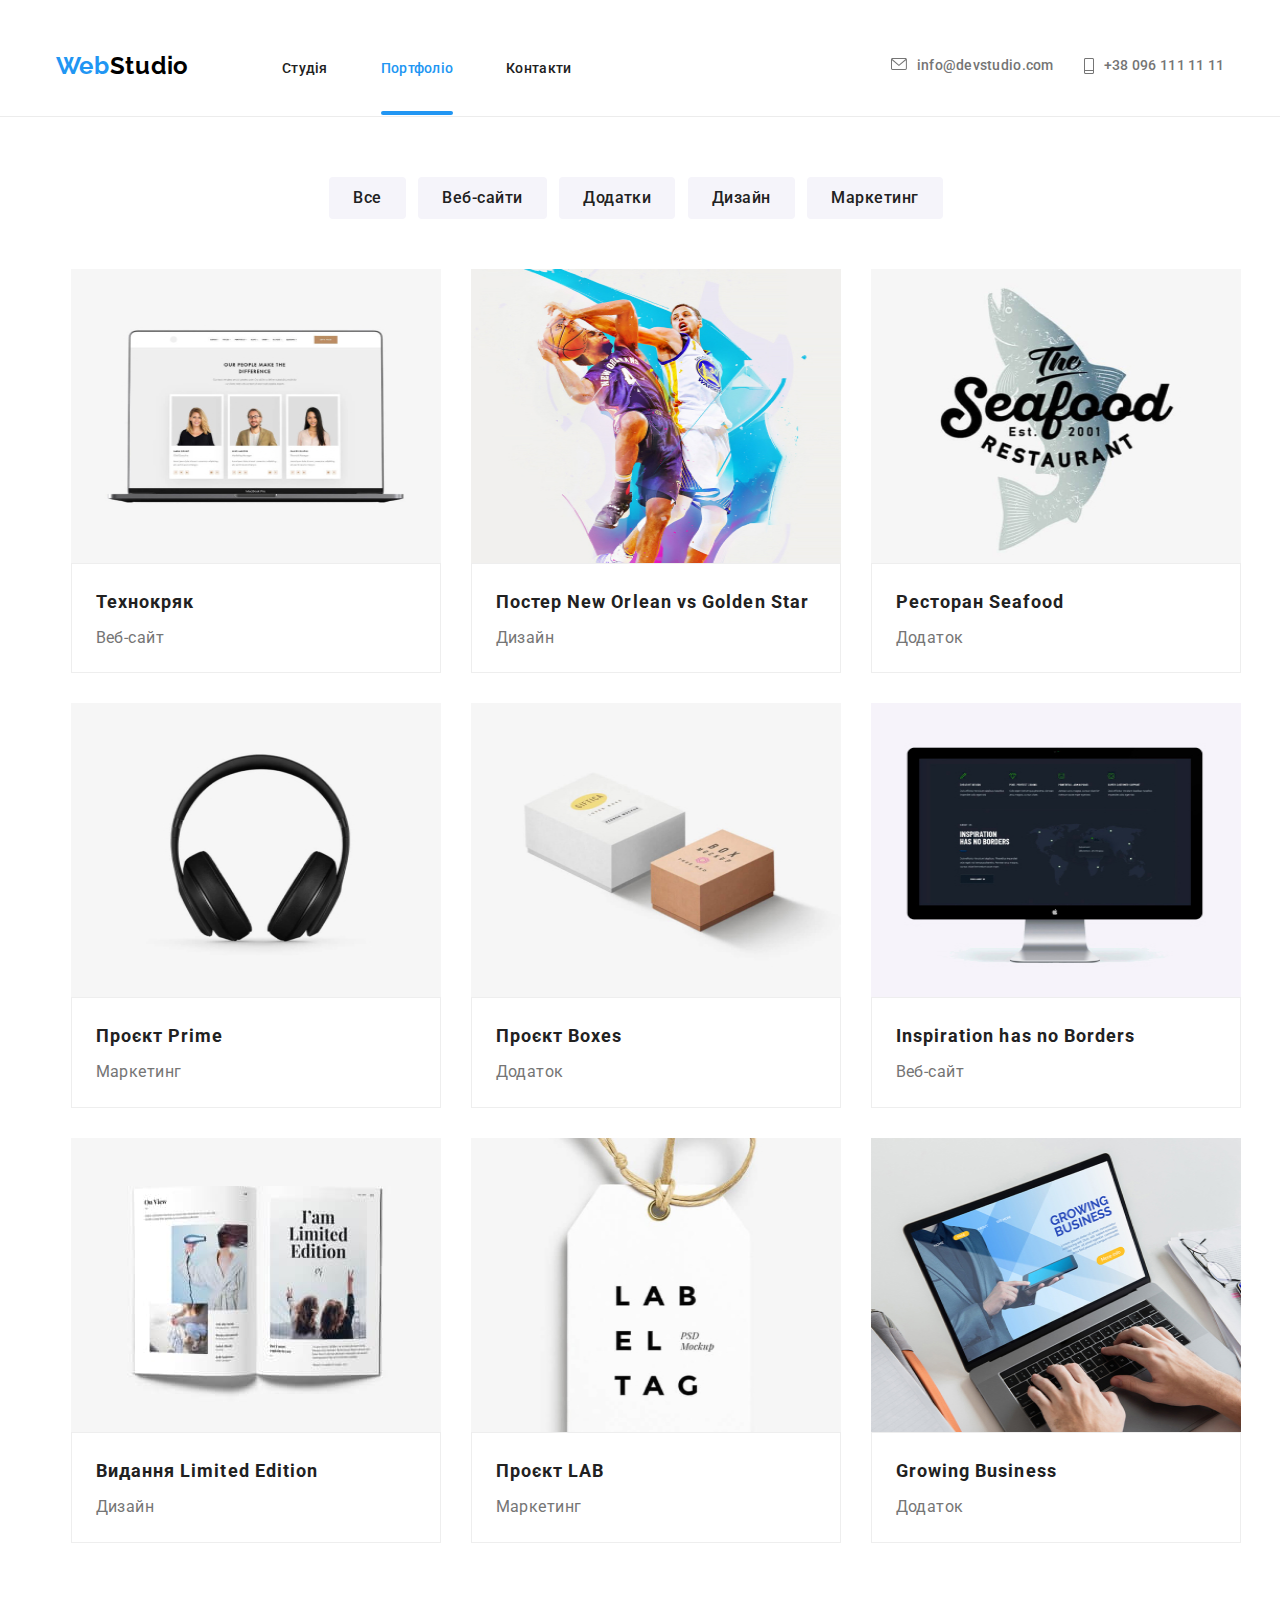
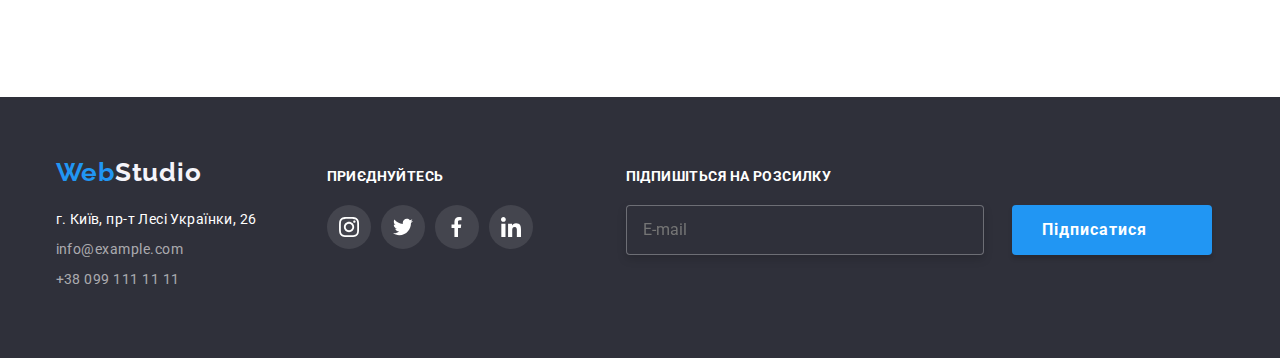
==== commit 18419b6e: "поменяла картинку" ====
--- a/portfolio.html
+++ b/portfolio.html
@@ -453,22 +453,22 @@
                   <picture>
                     <source
                       srcset="
-                        ./images/magazine.jpg    1x,
-                        ./images/magazine@2x.jpg 2x
-                      "
-                      media="(min-width: 1200px)"
-                    />
-                    <source
-                      srcset="
-                        ./images/magazine.jpg    1x,
-                        ./images/magazine@2x.jpg 2x
-                      "
-                      media="(min-width: 768px)"
-                    />
-                    <source
-                      srcset="
-                        ./images/magazine.jpg    1x,
-                        ./images/magazine@2x.jpg 2x
+                        ./images/magazine1.jpg    1x,
+                        ./images/magazine1@2x.jpg 2x
+                      "
+                      media="(min-width: 1200px)"
+                    />
+                    <source
+                      srcset="
+                        ./images/magazine1.jpg    1x,
+                        ./images/magazine1@2x.jpg 2x
+                      "
+                      media="(min-width: 768px)"
+                    />
+                    <source
+                      srcset="
+                        ./images/magazine1.jpg    1x,
+                        ./images/magazine1@2x.jpg 2x
                       "
                       media="(max-width: 767px)"
                     />
--- a/css/main.min.css
+++ b/css/main.min.css
@@ -1 +1 @@
-:root{--title-fon: #ffffff;--primary-text-color: #212121;--title-text-color: #757575;--accent-color: #2196f3;--hero-fon: #2f303a;--main-section: #f5f4fa;--logo-fon: #000000;--text-fon: rgba(33, 150, 243, 1);--text-fon-black: rgba(0, 0, 0, 1);--footer-color: rgba(255, 255, 255, 0.6);--portfolio-bg-color: rgba(238, 238, 238, 1);--sections-bg-color: #e5e5e5;--portfolio-button-fon: rgba(245, 244, 250, 1);--line: #ececec;--icons-color: #afb1b8;--icons-bg-color: rgba(255, 255, 255, 0.1);--hover-color-transition: cubic-bezier(0.4, 0, 0.2, 1)}.visually-hidden{position:absolute;width:1px;height:1px;margin:-1px;padding:0;overflow:hidden;border:0;clip:rect(0 0 0 0)}body{font-family:"Roboto",sans-serif;font-style:normal;background-color:var(--title-fon);color:var(--primary-text-color);letter-spacing:.03em;margin:auto;margin-top:0;margin-bottom:auto}html{box-sizing:border-box;line-height:0}*,*::before,*::after{box-sizing:border-box;padding:0;margin:0}h1,h2,h3,h4,h5,h6,p{margin:0}form{display:block}ul{list-style:none}.container{padding-left:15px;padding-right:15px;margin:0 auto;align-items:baseline}@media screen and (min-width: 480px)and (max-width: 767px){.container{width:480px;margin-left:auto;margin-right:auto}}@media screen and (min-width: 768px){.container{width:720px}}@media screen and (min-width: 1200px){.container{width:1199px}}.page-header__logo{display:block;font-family:"Raleway",sans-serif;font-weight:700;color:var(--text-fon-black);font-size:26px;line-height:1.19;letter-spacing:.03em;text-decoration:none;padding-top:16px;padding-bottom:16px}.page-header__logo-first-letters{color:var(--text-fon)}@media screen and (min-width: 768px){.page-header__logo{font-size:24px;line-height:1.16;padding-top:26px;padding-bottom:26px}}@media screen and (min-width: 1200px){.page-header__logo{padding-top:24px;padding-bottom:25px}}@media screen and (max-width: 767px){.section-work{display:none}.menu-mobile{position:fixed;top:0;left:0;width:100%;height:100%;background-color:var(--title-fon);z-index:1000;opacity:0;visibility:hidden;pointer-events:none;transition:opacity 500ms linear,visibility 500ms linear}.menu-mobile__container{position:relative;padding-top:48px;padding-bottom:48px;display:flex;flex-direction:column}.page-header{border:1px solid #ececec}.page-header__container{display:flex;align-items:center;justify-content:space-between}.menu-hidden{display:none}.menu-mobile.is-open{opacity:1;visibility:visible;pointer-events:auto}.menu-button{margin:0;padding:0;border:none;background-color:rgba(0,0,0,0)}.menu-button__close{position:absolute;margin:0;padding:0;border:none;background-color:rgba(0,0,0,0);line-height:0;top:21px;right:25.33px;left:436px;bottom:756.33px}.menu-mobile__nav{margin-top:48px;margin-bottom:302px}.menu-mobile__item{margin-right:221px;margin-bottom:32px}.menu-mobile__item-link{position:relative;font-style:normal;font-weight:500;font-size:40px;line-height:1.17;text-align:center;letter-spacing:.02em;text-decoration:none;margin-bottom:32px;color:var(--primary-text-color)}.hover{color:var(--accent-color)}.menu-mobile__contacts{margin-bottom:64px}.menu-mobile__contacts-item{margin-bottom:32px}.menu-mobile__contacts-tel{position:relative;font-weight:500;font-size:34px;line-height:1.17;letter-spacing:.02em;text-decoration:none;color:var(--accent-color)}.menu-mobile__contacts-mail{position:relative;font-weight:500;font-size:24px;line-height:1.16;letter-spacing:.02em;text-decoration:none;color:var(--title-text-color)}.menu-mobile__socials{display:flex;flex-wrap:wrap}.menu-mobile__socials-link{display:flex;align-items:center;font-weight:500;font-size:18px;line-height:1.22;letter-spacing:.02em;color:var(--accent-color);text-decoration:none}.menu-mobile__socials-item:not(:last-child) .menu-mobile__socials-link::after{content:"";width:22px;height:1px;background-color:rgba(33,33,33,.2);transform:rotate(90deg)}}@media screen and (min-width: 768px)and (max-width: 1199px){.menu-mobile{display:none}.menu-button{display:none}.section-work{display:none}.page-header{font-family:"Releway",sans-serif;font-weight:700;font-size:26px;line-height:1.19;letter-spacing:.03em;border-bottom:1px solid #ececec;background-color:var(--title-fon);padding-top:26px;padding-bottom:26px}.page-header__container{display:flex;align-items:center;justify-content:space-between}.page-header__logo{margin-right:88px}.page-header__nav{display:flex;align-items:center}.navigation-menu{display:flex;align-items:center}.navigation-menu__item:not(:last-child){margin-right:51px}.navigation-menu__link{font-family:"Roboto";font-weight:500;font-size:14px;line-height:1.14;letter-spacing:.02em;color:var(--primary-text-color);text-decoration:none;transition:250ms cubic-bezier(0.4, 0, 0.2, 1) color;fill:var(--icons-color)}.navigation-menu__link:hover,.navigation-menu__link:focus{color:var(--accent-color)}.page-studio{color:var(--accent-color)}.page-portfolio{color:var(--accent-color)}.navigation-menu__link::after{content:"";display:block;bottom:0;width:100%;height:4px;background:var(--accent-color);border-radius:2px;opacity:0;transition:250ms cubic-bezier(0.4, 0, 0.2, 1) opacity;transform:translateY(32px)}.navigation-menu__link:hover::after,.navigation-menu__link:focus::after{opacity:1}.page-studio::after,.page-studio:hover::after{opacity:1}.page-portfolio::after,.page-portfolio:hover::after{opacity:1}.navigation-menu.space{color:var(--accent-color);font-family:"Roboto";font-weight:500;font-size:14px;line-height:1.14;letter-spacing:.02em;color:var(--primary-text-color);text-decoration:none;transition:250ms cubic-bezier(0.4, 0, 0.2, 1) color;position:relative;fill:var(--icons-color)}.navigation-menu.space:hover,.navigation-menu.space:focus{color:var(--accent-color)}.navigation-menu.space{color:var(--accent-color)}.navigation-contacts{padding-top:21px;padding-bottom:21px;padding-left:15px;margin-left:90px}.navigation-contacts__item:not(:last-child){margin-bottom:10px}.navigation-menu__item:first-child{margin-left:0px}.navigation-contacts__link{display:flex;font-family:"Roboto";font-weight:500;font-size:12px;line-height:1.16;letter-spacing:.02em;color:var(--title-text-color);background-color:var(--title-fon);text-decoration:none;text-align:center;transition:250ms cubic-bezier(0.4, 0, 0.2, 1) color;fill:var(--icons-color)}.navigation-contacts__link:hover,.navigation-contacts__link:focus{color:var(--accent-color)}.navigation-contacts__link:hover::after,.navigation-contacts__link:focus::after{opacity:1}.navigation-contacts.space{color:var(--accent-color)}.navigation-contacts__icon-email{margin-right:10px;fill:currentColor;transition:250ms cubic-bezier(0.4, 0, 0.2, 1) background}.navigation-contacts__icon-email:hover,.navigation-contacts__icon-email:focus{fill:var(--accent-color)}.navigation-contacts__icon-tell{margin-right:10px;fill:currentColor;transition:250ms cubic-bezier(0.4, 0, 0.2, 1) background}.navigation-contacts__icon-tell:hover,.navigation-contacts__icon-tell:focus{fill:var(--accent-color)}.navigation-contacts__icon-tell{margin-right:10px;fill:currentColor;transition:250ms cubic-bezier(0.4, 0, 0.2, 1) background}.navigation-contacts__icon-tell:hover,.navigation-contacts__icon-tell:focus{fill:var(--accent-color)}}.backdrop{position:fixed;top:0;left:0;width:100%;height:100%;background:rgba(0,0,0,.2);z-index:100;transition:250ms var(--hover-color-transition)}.backdrop.is-hidden{opacity:0;visibility:hidden;pointer-events:none}.modal{position:absolute;top:50%;left:50%;transform:translate(-50%, -50%);width:528px;height:581px;background:var(--title-fon);box-shadow:0px 1px 3px rgba(0,0,0,.12),0px 1px 1px rgba(0,0,0,.14),0px 2px 1px rgba(0,0,0,.2);border-radius:4px;transition:250ms cubic-bezier(0.4, 0, 0.2, 1) box-shadow;padding:40px}.modal-close{position:absolute;top:8px;right:8px;width:30px;height:30px;border:1px solid rgba(0,0,0,.1);border-radius:50%;fill:var(--logo-fon);transition:250ms cubic-bezier(0.4, 0, 0.2, 1) background}.modal-close__icon{display:block;position:absolute;margin:auto;top:0;bottom:0;right:0;left:0}.modal-close__icon:hover,.modal-close__icon:focus{cursor:pointer;fill:var(--accent-color)}.modal-box{text-align:center;top:75px;left:41px;right:39px;bottom:164px}.modal-box__title{margin-bottom:30px;font-weight:700;font-size:20px;line-height:1.15;text-align:center;letter-spacing:.03em;color:var(--primary-text-color)}.modal-form{display:flex;flex-direction:column}.modal-form__title{display:flex;flex-direction:column;margin-bottom:28px;position:relative}.modal-form__label{position:absolute;top:-18px;font-weight:400;font-size:12px;line-height:1.16;letter-spacing:.01em;color:var(--title-text-color);margin-bottom:4px}.modal-form__input{width:100%;padding:11px;padding-left:42px;outline:none;height:40px;border:1px solid rgba(33,33,33,.2);border-radius:4px;transition:250ms cubic-bezier(0.4, 0, 0.2, 1) border-color}.modal-form__input:focus{outline:none;border-color:var(--accent-color)}.modal-form__icon{fill:currentColor;position:absolute;left:12px;bottom:50%;transform:translateY(50%);transition:250ms cubic-bezier(0.4, 0, 0.2, 1) color}.modal-form__input:focus+.modal-form__icon{fill:#188ce8}.modal-form__icon:hover,.modal-form__icon:focus{color:var(--accent-color)}.modal-form__textarea{display:block;font-family:"Roboto";font-style:normal;font-size:12px;line-height:1.16;letter-spacing:.01em;color:rgba(117,117,117,.5);margin-bottom:0;height:120px;resize:none;border:1px solid rgba(33,33,33,.2);border-radius:4px;padding:11px;outline:none;transition:250ms cubic-bezier(0.4, 0, 0.2, 1) border-color}.modal-form__textarea:focus{outline:none;border-color:var(--accent-color)}.checkbox-container{position:relative;display:block}.label{font-size:14px;letter-spacing:.03em;cursor:pointer}.label::before{display:inline-block;content:"";width:16px;height:15px;border:1px solid var(--primary-text-color);cursor:pointer;border-radius:2px;position:relative;top:2px;right:9px;bottom:5px;left:0px}.checkbox:checked+.label::before{background-color:var(--accent-color);background-image:url(../images/check-on.svg);background-repeat:no-repeat;background-position:-10% -40%;border:1px solid rgba(0,0,0,0);transition:250ms cubic-bezier(0.4, 0, 0.2, 1) background-color}.checkbox:focus+.label::before{outline:1px solid var(--accent-color)}.label-info{font-weight:400;font-size:14px;line-height:1.71;letter-spacing:.03em;text-decoration-line:underline;color:var(--accent-color)}.label-info:focus,.label-info:hover{color:var(--accent-color)}.modal-form__btn{width:200px;height:50px;color:var(--title-fon);background:#188ce8;border:none;border-radius:4px;box-shadow:0px 4px 4px rgba(0,0,0,.15);font-family:"Roboto";font-style:normal;font-weight:700;font-size:16px;line-height:1.88;letter-spacing:.06em;cursor:pointer;margin-top:30px}.modal-form__btn:hover{background-color:var(--accent-color)}.box{position:relative}.overlay{position:absolute;bottom:0;width:100%;height:70px;background:rgba(47,48,58,.8);transition:transform 250ms ease}.overlay-title{font-weight:700;font-size:14px;line-height:1.14;padding-top:27px;text-align:center;letter-spacing:.03em;text-transform:uppercase;color:var(--title-fon)}.social-networks{display:flex;justify-content:center;margin-top:16px}.social-networks__list{margin-left:10px}.social-networks__icon{fill:var(--icons-color);width:20px;height:20px;transition:250ms cubic-bezier(0.4, 0, 0.2, 1) fill}.social-networks__net{display:flex;justify-content:center;align-items:center;width:50px;height:50px;border-radius:50%;background-color:var(--title-fon);border:4px solid rgba(0,0,0,0);transition:250ms cubic-bezier(0.4, 0, 0.2, 1) background-color}.social-networks__net:hover,.social-networks__net:focus{background-color:var(--accent-color);border:4px solid rgba(0,0,0,0);border-radius:50%}.social-networks__net:hover .social-networks__icon,.social-networks__net:focus .social-networks__icon{fill:var(--title-fon)}.footer-logo{font-family:"Raleway",sans-serif;font-weight:700;color:var(--main-section);font-size:26px;line-height:1.19;letter-spacing:.03em;text-decoration:none;margin-bottom:20px}.footer-logo__first-letters{color:var(--accent-color)}.footer-socials__link{font-weight:700;font-size:14px;line-height:1.14;letter-spacing:.03em;text-transform:uppercase;color:var(--title-fon);margin-bottom:20px}.footer-icons{display:flex;align-items:center}@media screen and (min-width: 480px)and (max-width: 767px){.footer-icons{margin:auto}}.footer-socials__item:not(:last-child){margin-right:10px}.footer-socials__net{display:flex;justify-content:center;align-items:center;width:44px;height:44px;background-color:var(--icons-bg-color);border:4px solid rgba(0,0,0,0);border-radius:50%;transition:250ms cubic-bezier(0.4, 0, 0.2, 1) background-color}.footer-socials__net:hover,.footer-socials__net:focus{background-color:var(--accent-color);border:4px solid rgba(0,0,0,0);border-radius:50%}.footer-socials__icon{fill:var(--title-fon);width:20px;height:20px}.footer-email__link{margin-bottom:20px;text-align:start;font-family:"Roboto";font-style:normal;font-weight:700;font-size:14px;line-height:1.14;letter-spacing:.03em;text-transform:uppercase;color:var(--title-fon)}.footer-email__form{display:flex}.footer-email__input{padding-left:16px;padding-top:15px;padding-bottom:15px;padding-right:295px;width:358px;height:50px;background:#2f303a;color:rgba(255,255,255,.6);border:1px solid rgba(255,255,255,.3);border-radius:4px;filter:drop-shadow(0px 4px 4px rgba(0, 0, 0, 0.15))}.footer-email__button{display:flex;justify-content:center;align-items:center;text-align:center;margin-left:28px;width:200px;height:50px;font-family:"Roboto";font-style:normal;font-weight:700;font-size:16px;line-height:1.88;letter-spacing:.06em;background:var(--accent-color);border-radius:4px;color:var(--title-fon);box-shadow:0px 4px 4px rgba(0,0,0,.15);cursor:pointer;border:none;padding-top:10px;padding-bottom:10px}.footer-email__icon{fill:var(--title-fon);margin-left:10px}@media screen and (min-width: 480px)and (max-width: 767px){.footer-email__link{text-align:center}.footer-email__form{flex-wrap:wrap}.footer-email__input{width:450px;margin-bottom:20px}.footer-email__button{margin:auto}}@media screen and (min-width: 768px)and (max-width: 1199px){.footer-email{margin:auto}.footer-email__link{text-align:center}.footer-email__form{flex-wrap:wrap;flex-direction:column}.footer-email__input{width:450px;margin-bottom:20px}.footer-email__button{margin:auto}}@media screen and (min-width: 1200px){.footer-email{margin-left:93px}}.button-set{text-align:center}.button-set__btn{font-weight:500;font-size:16px;line-height:1.6;text-align:center;letter-spacing:.03em;color:var(--primary-text-color);background-color:var(--main-section);border-radius:4px;cursor:pointer}.button-set__btn:hover,.button-set__btn:focus{color:var(--title-fon);background-color:var(--accent-color);box-shadow:0px 3px 1px rgba(0,0,0,.1),0px 1px 2px rgba(0,0,0,.8),0px 2px 2px rgba(0,0,0,.12)}.button{font-weight:500;font-size:16px;line-height:1.6;text-align:center;letter-spacing:.03em;background-color:var(--main-section)}.button-set_list{margin:0;display:inline-block;padding-top:0;padding-right:8px}.button-set__btn{position:static;font-weight:500;font-size:16px;line-height:1.6;text-align:center;letter-spacing:.03em;background-color:var(--title-fon);border-radius:4px;border-color:rgba(0,0,0,0);transition-property:background-color 250ms cubic-bezier(0.4, 0, 0.2, 1),background-color 250ms cubic-bezier(0.4, 0, 0.2, 1),box-shadow 0px 3px 1px rgba(0,0,0,.1),0px 1px 2px rgba(0,0,0,.8),0px 2px 2px rgba(0,0,0,.12);display:flex;padding:6px 22px;background:var(--main-section)}.button{font-weight:500;font-size:16px;line-height:1.6;text-align:center;letter-spacing:.03em;background-color:var(--title-fon);border-radius:4px}.menu-list{padding:20px 24px;position:relative;background-color:var(--title-fon);border:1px solid #eee;z-index:2}.menu-list__name{font-weight:700;font-size:18px;line-height:2;letter-spacing:.06em;color:var(--primary-text-color);list-style:none;margin-bottom:4px}.menu-list__link{font-weight:400;font-size:16px;line-height:1.8;letter-spacing:.03em;color:var(--title-text-color);list-style:none;margin-top:4px}.projects-portfolio__net{font-weight:500;font-size:16px;line-height:1.6;letter-spacing:.03em;text-decoration:none;color:var(--primary-text-color);border-top:0px;transition:250ms cubic-bezier(0.4, 0, 0.2, 1) background}.container-projects{width:1200px;padding-left:15px;padding-right:15px;margin-left:auto;margin-right:auto}.projects-portfolio{display:flex;flex-wrap:wrap;margin-top:50px;padding-bottom:94px;gap:30px}.projects-portfolio__cards{width:370px;display:flexbox;margin-left:0}.projects-portfolio__cards:hover,.projects-portfolio__cards:focus-within{box-shadow:0px 1px 1px rgba(0,0,0,.12),0px 4px 4px rgba(0,0,0,.6),1px 4px 6px rgba(0,0,0,.16)}.projects-portfolio__cards:nth-child(3n){margin-right:0}.projects-portfolio__cards:nth-last-child(-n+3){margin-bottom:0}.projects-portfolio__img{display:block;width:100%}.box1{position:relative;overflow:hidden;z-index:1}.box1:hover .overlay-portfolio{transform:translateY(0)}.overlay-portfolio{position:absolute;bottom:109px;width:100%;height:294px;padding:63px 24px;background:rgba(33,150,243,.9);transform:translateY(100%);transition:250ms cubic-bezier(0.4, 0, 0.2, 1) transform}.overlay-portfolio__text{font-weight:400;font-size:18px;line-height:1.5;letter-spacing:.03em;color:var(--title-fon)}@media screen and (min-width: 768px)and (max-width: 1199px){.poster{height:146.8px}.projects-portfolio{width:720px;display:flex;flex-wrap:wrap;justify-content:space-between;row-gap:30px}.projects-portfolio__cards{flex-basis:calc((100% - 30px)/2)}.container-projects{width:720px}}@media screen and (min-width: 480px)and (max-width: 767px){.projects-portfolio{width:450px;display:flex;flex-wrap:wrap;justify-content:space-between;row-gap:30px}.container-projects{width:450px}}@media screen and (min-width: 1200px){.menu-mobile{display:none}.menu-button{display:none}.page-header{font-family:"Releway",sans-serif;font-weight:700;font-size:26px;line-height:1.19;letter-spacing:.03em;border-bottom:1px solid #ececec;background-color:var(--title-fon);padding-top:26px;padding-bottom:26px}.page-header__container{display:flex;align-items:center;justify-content:space-between}.page-header__logo{margin-right:93px}.page-header__nav{display:flex;align-items:center}.navigation-menu{display:flex;align-items:center}.navigation-menu__item:not(:last-child){margin-right:53px}.navigation-menu__link{font-family:"Roboto";font-weight:500;font-size:14px;line-height:1.14;letter-spacing:.02em;color:var(--primary-text-color);text-decoration:none;transition:250ms cubic-bezier(0.4, 0, 0.2, 1) color;fill:var(--icons-color)}.navigation-menu__link:hover,.navigation-menu__link:focus{color:var(--accent-color)}.page-studio{color:var(--accent-color)}.page-portfolio{color:var(--accent-color)}.navigation-menu__link::after{content:"";display:block;bottom:0;width:100%;height:4px;background:var(--accent-color);border-radius:2px;opacity:0;transition:250ms cubic-bezier(0.4, 0, 0.2, 1) opacity;transform:translateY(32px)}.navigation-menu__link:hover::after,.navigation-menu__link:focus::after{opacity:1}.page-studio::after,.page-studio:hover::after{opacity:1}.page-portfolio::after,.page-portfolio:hover::after{opacity:1}.navigation-menu.space{color:var(--accent-color);font-family:"Roboto";font-weight:500;font-size:14px;line-height:1.14;letter-spacing:.02em;color:var(--primary-text-color);text-decoration:none;transition:250ms cubic-bezier(0.4, 0, 0.2, 1) color;position:relative;fill:var(--icons-color)}.navigation-menu.space:hover,.navigation-menu.space:focus{color:var(--accent-color)}.navigation-menu.space{color:var(--accent-color)}.navigation-contacts{display:flex;align-items:center;padding-top:32px;padding-bottom:32px;margin-left:96px}.navigation-contacts__item:not(:last-child){margin-right:30px}.navigation-menu__item:first-child{margin-left:0px}.navigation-contacts__link{display:flex;font-family:"Roboto";font-weight:500;font-size:14px;line-height:1.14;letter-spacing:.02em;color:var(--title-text-color);background-color:var(--title-fon);text-decoration:none;text-align:center;transition:250ms cubic-bezier(0.4, 0, 0.2, 1) color;fill:var(--icons-color)}.navigation-contacts__link:hover,.navigation-contacts__link:focus{color:var(--accent-color)}.navigation-contacts__link:hover::after,.navigation-contacts__link:focus::after{opacity:1}.navigation-contacts.space{color:var(--accent-color)}.navigation-contacts__icon-email{margin-right:10px;fill:currentColor;transition:250ms cubic-bezier(0.4, 0, 0.2, 1) background}.navigation-contacts__icon-email:hover,.navigation-contacts__icon-email:focus{fill:var(--accent-color)}.navigation-contacts__icon-tell{margin-right:10px;fill:currentColor;transition:250ms cubic-bezier(0.4, 0, 0.2, 1) background}.navigation-contacts__icon-tell:hover,.navigation-contacts__icon-tell:focus{fill:var(--accent-color)}.navigation-contacts__icon-tell{margin-right:10px;fill:currentColor;transition:250ms cubic-bezier(0.4, 0, 0.2, 1) background}.navigation-contacts__icon-tell:hover,.navigation-contacts__icon-tell:focus{fill:var(--accent-color)}}.section{padding-top:94px;padding-bottom:94px;margin-top:0px;margin-bottom:0px}@media screen and (min-width: 480px){.section{padding-top:60px;padding-bottom:60px;margin-left:0px;margin-right:0px}}@media screen and (min-width: 768px){.section{padding-top:60px;padding-bottom:60px;margin-left:0px;margin-right:0px}}@media screen and (min-width: 1200px){.section{padding-top:60px;padding-bottom:60px;margin-left:0px;margin-right:0px}}@media screen and (min-width: 480px){.section-main{background-image:linear-gradient(to right, rgba(47, 48, 58, 0.4), rgba(47, 48, 58, 0.4)),url(/images/adaptive-images/mobile-img.jpg);background-repeat:no-repeat;background-position:center;background-size:cover;display:flex;letter-spacing:.06em;background-color:var(--hero-fon);margin:0 auto;text-align:center;padding-top:200px;padding-bottom:200px}.section-main__text{max-width:696px;margin:0 auto;font-weight:900;font-size:44px;line-height:1.36;letter-spacing:.06em;text-align:center;text-transform:uppercase;color:var(--title-fon)}}@media screen and (min-width: 768px){.section-main{background-image:linear-gradient(to right, rgba(47, 48, 58, 0.4), rgba(47, 48, 58, 0.4)),url(/images/adaptive-images/tablet-img.jpg);background-repeat:no-repeat;background-position:center;background-size:cover;display:flex;letter-spacing:.06em;background-color:var(--hero-fon);margin:0 auto;text-align:center;padding-top:200px;padding-bottom:200px}.section-main__text{max-width:696px;margin:0 auto;font-weight:900;font-size:44px;line-height:1.36;letter-spacing:.06em;text-align:center;text-transform:uppercase;color:var(--title-fon)}}@media screen and (min-width: 1200px){.section-main{max-width:1600px;height:600px;background-image:linear-gradient(to right, rgba(47, 48, 58, 0.4), rgba(47, 48, 58, 0.4)),url(/images/adaptive-images/desktop.jpg);background-repeat:no-repeat;background-position:center;background-size:cover;display:flex;letter-spacing:.06em;background-color:var(--hero-fon);margin:0 auto;text-align:center;padding-top:200px;padding-bottom:200px}.section-main__text{max-width:696px;margin:0 auto;font-weight:900;font-size:44px;line-height:1.36;letter-spacing:.06em;text-align:center;text-transform:uppercase;color:var(--title-fon)}}@media screen and (min-width: 1200px)and (min-device-pixel-ratio: 2),screen and (min-width: 1200px)and (min-resolution: 192dpi),screen and (min-width: 1200px)and (min-resolution: 2dppx){.section-main{background-image:linear-gradient(rgba(47, 48, 58, 0.4), rgba(47, 48, 58, 0.4)),url("/images/adaptive-images/desktop@2x.jpg")}}@media screen and (min-width: 768px)and (min-device-pixel-ratio: 2),screen and (min-width: 768px)and (min-resolution: 192dpi),screen and (min-width: 768px)and (min-resolution: 2dppx){.section-main{background-image:linear-gradient(rgba(47, 48, 58, 0.4), rgba(47, 48, 58, 0.4)),url("/images/adaptive-images/tablet-img@2x.jpg")}}@media screen and (min-width: 480px)and (min-device-pixel-ratio: 2),screen and (min-width: 480px)and (min-resolution: 192dpi),screen and (min-width: 480px)and (min-resolution: 2dppx){.section-main{background-image:linear-gradient(rgba(47, 48, 58, 0.4), rgba(47, 48, 58, 0.4)),url("/images/adaptive-images/mobile-img@2x.jpg")}}.position{margin-bottom:30px}.section-main__btn{margin:0;padding:10px 32px;font-weight:700;font-size:16px;line-height:1.8;text-align:center;letter-spacing:.06em;color:var(--title-fon);border:1px solid rgba(0,0,0,0);background-color:var(--accent-color);box-shadow:0px 4px 4px rgba(0,0,0,.15);border-radius:4px}.section-main__btn:hover{background:var(--accent-color)}.section-main__container{padding:0 15px;margin:0 auto;min-height:80px}.item-list__title{font-weight:700;font-size:14px;line-height:1.14;letter-spacing:.03em;text-transform:uppercase;color:var(--primary-text-color);margin-bottom:10px}.item-list__text{font-weight:400;font-size:14px;line-height:1.71;letter-spacing:.03em;color:var(--title-text-color);text-align:initial}.item-list__item{width:270px;margin-bottom:30px}.item-list__icon{content:"";fill:var(--icons-color);width:270px;height:120px;background-position:center;background:var(--main-section);padding:25px 100px}@media screen and (max-width: 767px){.item-list__item{width:450px}.item-list__icon{width:450px;margin-bottom:30px}.item-list__title{text-align:center}}@media screen and (min-width: 768px)and (max-width: 1199px){.item-list{display:flex;flex-wrap:wrap}.item-list__item{flex-basis:calc((100% - 30px)/2)}.item-list__item:not(:nth-last-child(2n+1)){margin-right:30px}.item-list__item:not(:last-child){margin-bottom:30px}.item-list__icon{width:354px;height:120px;margin-bottom:30px}}@media screen and (min-width: 1200px){.section-item__list{display:flex;justify-content:space-between}.item-list{display:flex}.item-list__item{flex-basis:calc((100% - 90px)/4)}.item-list__item:not(:last-child){margin-right:30px}.item-list__icon{margin-bottom:30px}}.section-work{padding-top:0;padding-bottom:94px;margin:0 auto;min-height:80px}.section-work__text{font-weight:700;font-size:36px;line-height:1.16;text-align:center;letter-spacing:.03em}.work-list{margin-top:50px}.team{font-size:11px;font-weight:600;line-height:1.8;margin-right:30px;border-radius:0px 0px 4px 4px;background-color:var(--title-fon);box-shadow:0px 1px 3px rgba(0,0,0,.12),0px 1px 3px rgba(0,0,0,.14),0px 2px 1px rgba(0,0,0,.2);border-radius:0px 0px 4px 4px}.action{display:flex}.work-list__item{margin-right:30px}.work-list__item:last-child{margin-right:0px}.work-list__image{width:370px;height:294px}.our-team{background:var(--main-section)}.header{font-weight:700;font-size:36px;line-height:1.16;text-align:center;letter-spacing:.03em}@media screen and (min-width: 480px)and (max-width: 767px){.header{margin-bottom:30px}.team{width:450px;height:622px;margin-bottom:30px}.team-image{width:450px;height:460px}}@media screen and (min-width: 1200px){.team-cards{display:flex;justify-content:space-between;text-align:center;margin-top:50px}.team{width:270px;height:428px}.team-image{width:270px;height:260px;display:block}}@media screen and (min-width: 768px)and (max-width: 1199px){.header{font-size:28px;line-height:1.17;margin-bottom:30px}.team-cards{display:flex;flex-wrap:wrap;justify-content:center}.team:not(:nth-last-child(-n+2)){margin-bottom:30px}}.team-employee{padding-top:30px;padding-bottom:30px}.team-employee__name{font-weight:500;font-size:16px;line-height:1.18;text-align:center;letter-spacing:.03em;margin-bottom:10px}.team-employee__position{font-weight:400;font-size:16px;line-height:1.18;text-align:center;letter-spacing:.03em;color:var(--title-text-color)}.clients-company__net{width:170px;height:92px;border:1px solid #afb1bb;border-radius:4px;display:flex;transition:250ms cubic-bezier(0.4, 0, 0.2, 1) border}.clients-company__net:hover,.clients-company__net:focus{border:1px solid #2196f3;fill:var(--accent-color)}.clients-company__icon{width:170px;height:92px;padding:16px 32px;fill:var(--icons-color);transition:250ms cubic-bezier(0.4, 0, 0.2, 1) fill}.clients-company__icon:hover,.clients-company__icon:focus{fill:var(--accent-color)}.clients-company__net:hover .clients-company__icon,.clients-company__net:focus .clients-company__icon{fill:var(--accent-color)}@media screen and (min-width: 480px)and (max-width: 767px){.team-cards{display:flex;flex-wrap:wrap;justify-content:center}.clients-company{margin-bottom:30px;margin-right:30px}}@media screen and (min-width: 768px)and (max-width: 1199px){.clients-company{display:flex;justify-content:space-between;gap:30px;width:calc((100% - 60px)/3);margin-bottom:30px}}.footer{padding-top:60px;padding-bottom:60px;background-color:#2f303a}.address{font-weight:400;font-size:14px;line-height:1.14;text-decoration:none;margin-top:20px}.container-footer__contacts{font-weight:400;font-style:normal;font-size:14px;line-height:1.14;text-decoration:none}.container-footer__item{height:21px;text-decoration:none;margin-bottom:9px}.footer-contacts__item{font-weight:400;font-size:14px;line-height:1.71;letter-spacing:.03em;color:var(--title-fon);text-decoration:none;transition:250ms cubic-bezier(0.4, 0, 0.2, 1) color}.footer-contacts__item:hover,.footer-contacts__item:focus{color:var(--accent-color)}.footer-contacts__item:hover,.footer-contacts__item:focus{color:var(--accent-color)}.footer-contacts__mail{font-weight:400;font-size:14px;line-height:1.71;color:var(--footer-color);text-decoration:none;transition:250ms cubic-bezier(0.4, 0, 0.2, 1) color}.footer-contacts__mail:hover,.footer-contacts__mail:focus{color:var(--accent-color)}.footer-contacts__tel{font-weight:400;font-size:14px;line-height:1.71;color:var(--footer-color);text-decoration:none;transition:250ms cubic-bezier(0.4, 0, 0.2, 1) color}.footer-contacts__tel:hover,.footer-contacts__tel:focus{color:var(--accent-color)}@media screen and (min-width: 480px)and (max-width: 767px){.link-icon{text-align:center;flex-wrap:wrap}.footer-list{margin-bottom:60px}.footer-socials{display:flex;margin-bottom:60px}.thumb{display:flex;flex-direction:column}}@media screen and (min-width: 768px)and (max-width: 1199px){.link-icon{display:flex;flex-wrap:wrap;text-align:center;justify-content:center}.footer-socials{text-align:center;margin-left:165px}.footer-list{margin-bottom:60px}}@media screen and (min-width: 1200px){.link-icon{display:flex}.footer-socials{margin-left:70px}}.main-portfolio{background-color:var(--title-fon)}/*# sourceMappingURL=main.min.css.map */+:root{--title-fon: #ffffff;--primary-text-color: #212121;--title-text-color: #757575;--accent-color: #2196f3;--hero-fon: #2f303a;--main-section: #f5f4fa;--logo-fon: #000000;--text-fon: rgba(33, 150, 243, 1);--text-fon-black: rgba(0, 0, 0, 1);--footer-color: rgba(255, 255, 255, 0.6);--portfolio-bg-color: rgba(238, 238, 238, 1);--sections-bg-color: #e5e5e5;--portfolio-button-fon: rgba(245, 244, 250, 1);--line: #ececec;--icons-color: #afb1b8;--icons-bg-color: rgba(255, 255, 255, 0.1);--hover-color-transition: cubic-bezier(0.4, 0, 0.2, 1)}.visually-hidden{position:absolute;width:1px;height:1px;margin:-1px;padding:0;overflow:hidden;border:0;clip:rect(0 0 0 0)}body{font-family:"Roboto",sans-serif;font-style:normal;background-color:var(--title-fon);color:var(--primary-text-color);letter-spacing:.03em;margin:auto;margin-top:0;margin-bottom:auto}html{box-sizing:border-box;line-height:0}*,*::before,*::after{box-sizing:border-box;padding:0;margin:0}h1,h2,h3,h4,h5,h6,p{margin:0}form{display:block}ul{list-style:none}.container{padding-left:15px;padding-right:15px;margin:0 auto;align-items:baseline}@media screen and (min-width: 480px)and (max-width: 767px){.container{width:480px;margin-left:auto;margin-right:auto}}@media screen and (min-width: 768px){.container{width:720px}}@media screen and (min-width: 1200px){.container{width:1199px}}.page-header__logo{display:block;font-family:"Raleway",sans-serif;font-weight:700;color:var(--text-fon-black);font-size:26px;line-height:1.19;letter-spacing:.03em;text-decoration:none;padding-top:16px;padding-bottom:16px}.page-header__logo-first-letters{color:var(--text-fon)}@media screen and (min-width: 768px){.page-header__logo{font-size:24px;line-height:1.16;padding-top:26px;padding-bottom:26px}}@media screen and (min-width: 1200px){.page-header__logo{padding-top:24px;padding-bottom:25px}}@media screen and (max-width: 767px){.section-work{display:none}.menu-mobile{position:fixed;top:0;left:0;width:100%;height:100%;background-color:var(--title-fon);z-index:1000;opacity:0;visibility:hidden;pointer-events:none;transition:opacity 500ms linear,visibility 500ms linear}.menu-mobile__container{position:relative;padding-top:48px;padding-bottom:48px;display:flex;flex-direction:column}.page-header{border:1px solid #ececec}.page-header__container{display:flex;align-items:center;justify-content:space-between}.menu-hidden{display:none}.menu-mobile.is-open{opacity:1;visibility:visible;pointer-events:auto}.menu-button{margin:0;padding:0;border:none;background-color:rgba(0,0,0,0)}.menu-button__close{position:absolute;margin:0;padding:0;border:none;background-color:rgba(0,0,0,0);line-height:0;top:21px;right:25.33px;left:436px;bottom:756.33px}.menu-mobile__nav{margin-top:48px;margin-bottom:302px}.menu-mobile__item{margin-right:221px;margin-bottom:32px}.menu-mobile__item-link{position:relative;font-style:normal;font-weight:500;font-size:40px;line-height:1.17;text-align:center;letter-spacing:.02em;text-decoration:none;margin-bottom:32px;color:var(--primary-text-color)}.hover{color:var(--accent-color)}.menu-mobile__contacts{margin-bottom:64px}.menu-mobile__contacts-item{margin-bottom:32px}.menu-mobile__contacts-tel{position:relative;font-weight:500;font-size:34px;line-height:1.17;letter-spacing:.02em;text-decoration:none;color:var(--accent-color)}.menu-mobile__contacts-mail{position:relative;font-weight:500;font-size:24px;line-height:1.16;letter-spacing:.02em;text-decoration:none;color:var(--title-text-color)}.menu-mobile__socials{display:flex;flex-wrap:wrap}.menu-mobile__socials-link{display:flex;align-items:center;font-weight:500;font-size:18px;line-height:1.22;letter-spacing:.02em;color:var(--accent-color);text-decoration:none}.menu-mobile__socials-item:not(:last-child) .menu-mobile__socials-link::after{content:"";width:22px;height:1px;background-color:rgba(33,33,33,.2);transform:rotate(90deg)}}@media screen and (min-width: 768px)and (max-width: 1199px){.menu-mobile{display:none}.menu-button{display:none}.section-work{display:none}.page-header{font-family:"Releway",sans-serif;font-weight:700;font-size:26px;line-height:1.19;letter-spacing:.03em;border-bottom:1px solid #ececec;background-color:var(--title-fon);padding-top:26px;padding-bottom:26px}.page-header__container{display:flex;align-items:center;justify-content:space-between}.page-header__logo{margin-right:88px}.page-header__nav{display:flex;align-items:center}.navigation-menu{display:flex;align-items:center}.navigation-menu__item:not(:last-child){margin-right:51px}.navigation-menu__link{font-family:"Roboto";font-weight:500;font-size:14px;line-height:1.14;letter-spacing:.02em;color:var(--primary-text-color);text-decoration:none;transition:250ms cubic-bezier(0.4, 0, 0.2, 1) color;fill:var(--icons-color)}.navigation-menu__link:hover,.navigation-menu__link:focus{color:var(--accent-color)}.page-studio{color:var(--accent-color)}.page-portfolio{color:var(--accent-color)}.navigation-menu__link::after{content:"";display:block;bottom:0;width:100%;height:4px;background:var(--accent-color);border-radius:2px;opacity:0;transition:250ms cubic-bezier(0.4, 0, 0.2, 1) opacity;transform:translateY(32px)}.navigation-menu__link:hover::after,.navigation-menu__link:focus::after{opacity:1}.page-studio::after,.page-studio:hover::after{opacity:1}.page-portfolio::after,.page-portfolio:hover::after{opacity:1}.navigation-menu.space{color:var(--accent-color);font-family:"Roboto";font-weight:500;font-size:14px;line-height:1.14;letter-spacing:.02em;color:var(--primary-text-color);text-decoration:none;transition:250ms cubic-bezier(0.4, 0, 0.2, 1) color;position:relative;fill:var(--icons-color)}.navigation-menu.space:hover,.navigation-menu.space:focus{color:var(--accent-color)}.navigation-menu.space{color:var(--accent-color)}.navigation-contacts{padding-top:21px;padding-bottom:21px;padding-left:15px;margin-left:90px}.navigation-contacts__item:not(:last-child){margin-bottom:10px}.navigation-menu__item:first-child{margin-left:0px}.navigation-contacts__link{display:flex;font-family:"Roboto";font-weight:500;font-size:12px;line-height:1.16;letter-spacing:.02em;color:var(--title-text-color);background-color:var(--title-fon);text-decoration:none;text-align:center;transition:250ms cubic-bezier(0.4, 0, 0.2, 1) color;fill:var(--icons-color)}.navigation-contacts__link:hover,.navigation-contacts__link:focus{color:var(--accent-color)}.navigation-contacts__link:hover::after,.navigation-contacts__link:focus::after{opacity:1}.navigation-contacts.space{color:var(--accent-color)}.navigation-contacts__icon-email{margin-right:10px;fill:currentColor;transition:250ms cubic-bezier(0.4, 0, 0.2, 1) background}.navigation-contacts__icon-email:hover,.navigation-contacts__icon-email:focus{fill:var(--accent-color)}.navigation-contacts__icon-tell{margin-right:10px;fill:currentColor;transition:250ms cubic-bezier(0.4, 0, 0.2, 1) background}.navigation-contacts__icon-tell:hover,.navigation-contacts__icon-tell:focus{fill:var(--accent-color)}.navigation-contacts__icon-tell{margin-right:10px;fill:currentColor;transition:250ms cubic-bezier(0.4, 0, 0.2, 1) background}.navigation-contacts__icon-tell:hover,.navigation-contacts__icon-tell:focus{fill:var(--accent-color)}}.backdrop{position:fixed;top:0;left:0;width:100%;height:100%;background:rgba(0,0,0,.2);z-index:100;transition:250ms var(--hover-color-transition)}.backdrop.is-hidden{opacity:0;visibility:hidden;pointer-events:none}.modal{position:absolute;top:50%;left:50%;transform:translate(-50%, -50%);width:528px;height:581px;background:var(--title-fon);box-shadow:0px 1px 3px rgba(0,0,0,.12),0px 1px 1px rgba(0,0,0,.14),0px 2px 1px rgba(0,0,0,.2);border-radius:4px;transition:250ms cubic-bezier(0.4, 0, 0.2, 1) box-shadow;padding:40px}.modal-close{position:absolute;top:8px;right:8px;width:30px;height:30px;border:1px solid rgba(0,0,0,.1);border-radius:50%;fill:var(--logo-fon);transition:250ms cubic-bezier(0.4, 0, 0.2, 1) background}.modal-close__icon{display:block;position:absolute;margin:auto;top:0;bottom:0;right:0;left:0}.modal-close__icon:hover,.modal-close__icon:focus{cursor:pointer;fill:var(--accent-color)}.modal-box{text-align:center;top:75px;left:41px;right:39px;bottom:164px}.modal-box__title{margin-bottom:30px;font-weight:700;font-size:20px;line-height:1.15;text-align:center;letter-spacing:.03em;color:var(--primary-text-color)}.modal-form{display:flex;flex-direction:column}.modal-form__title{display:flex;flex-direction:column;margin-bottom:28px;position:relative}.modal-form__label{position:absolute;top:-18px;font-weight:400;font-size:12px;line-height:1.16;letter-spacing:.01em;color:var(--title-text-color);margin-bottom:4px}.modal-form__input{width:100%;padding:11px;padding-left:42px;outline:none;height:40px;border:1px solid rgba(33,33,33,.2);border-radius:4px;transition:250ms cubic-bezier(0.4, 0, 0.2, 1) border-color}.modal-form__input:focus{outline:none;border-color:var(--accent-color)}.modal-form__icon{fill:currentColor;position:absolute;left:12px;bottom:50%;transform:translateY(50%);transition:250ms cubic-bezier(0.4, 0, 0.2, 1) color}.modal-form__input:focus+.modal-form__icon{fill:#188ce8}.modal-form__icon:hover,.modal-form__icon:focus{color:var(--accent-color)}.modal-form__textarea{display:block;font-family:"Roboto";font-style:normal;font-size:12px;line-height:1.16;letter-spacing:.01em;color:rgba(117,117,117,.5);margin-bottom:0;height:120px;resize:none;border:1px solid rgba(33,33,33,.2);border-radius:4px;padding:11px;outline:none;transition:250ms cubic-bezier(0.4, 0, 0.2, 1) border-color}.modal-form__textarea:focus{outline:none;border-color:var(--accent-color)}.checkbox-container{position:relative;display:block}.label{font-size:14px;letter-spacing:.03em;cursor:pointer}.label::before{display:inline-block;content:"";width:16px;height:15px;border:1px solid var(--primary-text-color);cursor:pointer;border-radius:2px;position:relative;top:2px;right:9px;bottom:5px;left:0px}.checkbox:checked+.label::before{background-color:var(--accent-color);background-image:url(../images/check-on.svg);background-repeat:no-repeat;background-position:-10% -40%;border:1px solid rgba(0,0,0,0);transition:250ms cubic-bezier(0.4, 0, 0.2, 1) background-color}.checkbox:focus+.label::before{outline:1px solid var(--accent-color)}.label-info{font-weight:400;font-size:14px;line-height:1.71;letter-spacing:.03em;text-decoration-line:underline;color:var(--accent-color)}.label-info:focus,.label-info:hover{color:var(--accent-color)}.modal-form__btn{width:200px;height:50px;color:var(--title-fon);background:#188ce8;border:none;border-radius:4px;box-shadow:0px 4px 4px rgba(0,0,0,.15);font-family:"Roboto";font-style:normal;font-weight:700;font-size:16px;line-height:1.88;letter-spacing:.06em;cursor:pointer;margin-top:30px}.modal-form__btn:hover{background-color:var(--accent-color)}.box{position:relative}.overlay{position:absolute;bottom:0;width:100%;height:70px;background:rgba(47,48,58,.8);transition:transform 250ms ease}.overlay-title{font-weight:700;font-size:14px;line-height:1.14;padding-top:27px;text-align:center;letter-spacing:.03em;text-transform:uppercase;color:var(--title-fon)}.social-networks{display:flex;justify-content:center;margin-top:16px}.social-networks__list{margin-left:10px}.social-networks__icon{fill:var(--icons-color);width:20px;height:20px;transition:250ms cubic-bezier(0.4, 0, 0.2, 1) fill}.social-networks__net{display:flex;justify-content:center;align-items:center;width:50px;height:50px;border-radius:50%;background-color:var(--title-fon);border:4px solid rgba(0,0,0,0);transition:250ms cubic-bezier(0.4, 0, 0.2, 1) background-color}.social-networks__net:hover,.social-networks__net:focus{background-color:var(--accent-color);border:4px solid rgba(0,0,0,0);border-radius:50%}.social-networks__net:hover .social-networks__icon,.social-networks__net:focus .social-networks__icon{fill:var(--title-fon)}.footer-logo{font-family:"Raleway",sans-serif;font-weight:700;color:var(--main-section);font-size:26px;line-height:1.19;letter-spacing:.03em;text-decoration:none;margin-bottom:20px}.footer-logo__first-letters{color:var(--accent-color)}.footer-socials__link{font-weight:700;font-size:14px;line-height:1.14;letter-spacing:.03em;text-transform:uppercase;color:var(--title-fon);margin-bottom:20px}.footer-icons{display:flex;align-items:center}@media screen and (min-width: 480px)and (max-width: 767px){.footer-icons{margin:auto}}.footer-socials__item:not(:last-child){margin-right:10px}.footer-socials__net{display:flex;justify-content:center;align-items:center;width:44px;height:44px;background-color:var(--icons-bg-color);border:4px solid rgba(0,0,0,0);border-radius:50%;transition:250ms cubic-bezier(0.4, 0, 0.2, 1) background-color}.footer-socials__net:hover,.footer-socials__net:focus{background-color:var(--accent-color);border:4px solid rgba(0,0,0,0);border-radius:50%}.footer-socials__icon{fill:var(--title-fon);width:20px;height:20px}.footer-email__link{margin-bottom:20px;text-align:start;font-family:"Roboto";font-style:normal;font-weight:700;font-size:14px;line-height:1.14;letter-spacing:.03em;text-transform:uppercase;color:var(--title-fon)}.footer-email__form{display:flex}.footer-email__input{padding-left:16px;padding-top:15px;padding-bottom:15px;padding-right:295px;width:358px;height:50px;background:#2f303a;color:rgba(255,255,255,.6);border:1px solid rgba(255,255,255,.3);border-radius:4px;filter:drop-shadow(0px 4px 4px rgba(0, 0, 0, 0.15))}.footer-email__button{display:flex;justify-content:center;align-items:center;text-align:center;margin-left:28px;width:200px;height:50px;font-family:"Roboto";font-style:normal;font-weight:700;font-size:16px;line-height:1.88;letter-spacing:.06em;background:var(--accent-color);border-radius:4px;color:var(--title-fon);box-shadow:0px 4px 4px rgba(0,0,0,.15);cursor:pointer;border:none;padding-top:10px;padding-bottom:10px}.footer-email__icon{fill:var(--title-fon);margin-left:10px}@media screen and (min-width: 480px)and (max-width: 767px){.footer-email__link{text-align:center}.footer-email__form{flex-wrap:wrap}.footer-email__input{width:450px;margin-bottom:20px}.footer-email__button{margin:auto}}@media screen and (min-width: 768px)and (max-width: 1199px){.footer-email{margin:auto}.footer-email__link{text-align:center}.footer-email__form{flex-wrap:wrap;flex-direction:column}.footer-email__input{width:450px;margin-bottom:20px}.footer-email__button{margin:auto}}@media screen and (min-width: 1200px){.footer-email{margin-left:93px}}.button-set{text-align:center}.button-set__btn{font-weight:500;font-size:16px;line-height:1.6;text-align:center;letter-spacing:.03em;color:var(--primary-text-color);background-color:var(--main-section);border-radius:4px;cursor:pointer}.button-set__btn:hover,.button-set__btn:focus{color:var(--title-fon);background-color:var(--accent-color);box-shadow:0px 3px 1px rgba(0,0,0,.1),0px 1px 2px rgba(0,0,0,.8),0px 2px 2px rgba(0,0,0,.12)}.button{font-weight:500;font-size:16px;line-height:1.6;text-align:center;letter-spacing:.03em;background-color:var(--main-section)}.button-set_list{margin:0;display:inline-block;padding-top:0;padding-right:8px}.button-set__btn{position:static;font-weight:500;font-size:16px;line-height:1.6;text-align:center;letter-spacing:.03em;background-color:var(--title-fon);border-radius:4px;border-color:rgba(0,0,0,0);transition-property:background-color 250ms cubic-bezier(0.4, 0, 0.2, 1),background-color 250ms cubic-bezier(0.4, 0, 0.2, 1),box-shadow 0px 3px 1px rgba(0,0,0,.1),0px 1px 2px rgba(0,0,0,.8),0px 2px 2px rgba(0,0,0,.12);display:flex;padding:6px 22px;background:var(--main-section)}.button{font-weight:500;font-size:16px;line-height:1.6;text-align:center;letter-spacing:.03em;background-color:var(--title-fon);border-radius:4px}.menu-list{padding:20px 24px;position:relative;background-color:var(--title-fon);border:1px solid #eee;z-index:2}.menu-list__name{font-weight:700;font-size:18px;line-height:2;letter-spacing:.06em;color:var(--primary-text-color);list-style:none;margin-bottom:4px}.menu-list__link{font-weight:400;font-size:16px;line-height:1.8;letter-spacing:.03em;color:var(--title-text-color);list-style:none;margin-top:4px}.projects-portfolio__net{font-weight:500;font-size:16px;line-height:1.6;letter-spacing:.03em;text-decoration:none;color:var(--primary-text-color);border-top:0px;transition:250ms cubic-bezier(0.4, 0, 0.2, 1) background}.container-projects{width:1200px;padding-left:15px;padding-right:15px;margin-left:auto;margin-right:auto}.projects-portfolio{display:flex;flex-wrap:wrap;margin-top:50px;padding-bottom:94px;gap:30px}.projects-portfolio__cards{width:370px;display:flexbox;margin-left:0}.projects-portfolio__cards:hover,.projects-portfolio__cards:focus-within{box-shadow:0px 1px 1px rgba(0,0,0,.12),0px 4px 4px rgba(0,0,0,.6),1px 4px 6px rgba(0,0,0,.16)}.projects-portfolio__cards:nth-child(3n){margin-right:0}.projects-portfolio__cards:nth-last-child(-n+3){margin-bottom:0}.projects-portfolio__img{display:block;width:100%}.box1{position:relative;overflow:hidden;z-index:1}.box1:hover .overlay-portfolio{transform:translateY(0)}.overlay-portfolio{position:absolute;bottom:109px;width:100%;height:294px;padding:63px 24px;background:rgba(33,150,243,.9);transform:translateY(100%);transition:250ms cubic-bezier(0.4, 0, 0.2, 1) transform}.overlay-portfolio__text{font-weight:400;font-size:18px;line-height:1.5;letter-spacing:.03em;color:var(--title-fon)}@media screen and (min-width: 768px)and (max-width: 1199px){.poster{height:146.8px}.projects-portfolio{width:720px;display:flex;flex-wrap:wrap;justify-content:space-between;row-gap:30px}.projects-portfolio__cards{flex-basis:calc((100% - 30px)/2)}.container-projects{width:720px}}@media screen and (min-width: 480px)and (max-width: 767px){.projects-portfolio{width:450px;display:flex;flex-wrap:wrap;justify-content:space-between;row-gap:30px}.container-projects{width:450px}}@media screen and (min-width: 1200px){.menu-mobile{display:none}.menu-button{display:none}.page-header{font-family:"Releway",sans-serif;font-weight:700;font-size:26px;line-height:1.19;letter-spacing:.03em;border-bottom:1px solid #ececec;background-color:var(--title-fon);padding-top:26px;padding-bottom:10px}.page-header__container{display:flex;align-items:center;justify-content:space-between}.page-header__logo{margin-right:93px}.page-header__nav{display:flex;align-items:center}.navigation-menu{display:flex;align-items:center}.navigation-menu__item:not(:last-child){margin-right:53px}.navigation-menu__link{font-family:"Roboto";font-weight:500;font-size:14px;line-height:1.14;letter-spacing:.02em;color:var(--primary-text-color);text-decoration:none;transition:250ms cubic-bezier(0.4, 0, 0.2, 1) color;fill:var(--icons-color)}.navigation-menu__link:hover,.navigation-menu__link:focus{color:var(--accent-color)}.page-studio{color:var(--accent-color)}.page-portfolio{color:var(--accent-color)}.navigation-menu__link::after{content:"";display:block;bottom:0;width:100%;height:4px;background:var(--accent-color);border-radius:2px;opacity:0;transition:250ms cubic-bezier(0.4, 0, 0.2, 1) opacity;transform:translateY(32px)}.navigation-menu__link:hover::after,.navigation-menu__link:focus::after{opacity:1}.page-studio::after,.page-studio:hover::after{opacity:1}.page-portfolio::after,.page-portfolio:hover::after{opacity:1}.navigation-menu.space{color:var(--accent-color);font-family:"Roboto";font-weight:500;font-size:14px;line-height:1.14;letter-spacing:.02em;color:var(--primary-text-color);text-decoration:none;transition:250ms cubic-bezier(0.4, 0, 0.2, 1) color;position:relative;fill:var(--icons-color)}.navigation-menu.space:hover,.navigation-menu.space:focus{color:var(--accent-color)}.navigation-menu.space{color:var(--accent-color)}.navigation-contacts{display:flex;align-items:center;padding-top:32px;padding-bottom:32px;margin-left:96px}.navigation-contacts__item:not(:last-child){margin-right:30px}.navigation-menu__item:first-child{margin-left:0px}.navigation-contacts__link{display:flex;font-family:"Roboto";font-weight:500;font-size:14px;line-height:1.14;letter-spacing:.02em;color:var(--title-text-color);background-color:var(--title-fon);text-decoration:none;text-align:center;transition:250ms cubic-bezier(0.4, 0, 0.2, 1) color;fill:var(--icons-color)}.navigation-contacts__link:hover,.navigation-contacts__link:focus{color:var(--accent-color)}.navigation-contacts__link:hover::after,.navigation-contacts__link:focus::after{opacity:1}.navigation-contacts.space{color:var(--accent-color)}.navigation-contacts__icon-email{margin-right:10px;fill:currentColor;transition:250ms cubic-bezier(0.4, 0, 0.2, 1) background}.navigation-contacts__icon-email:hover,.navigation-contacts__icon-email:focus{fill:var(--accent-color)}.navigation-contacts__icon-tell{margin-right:10px;fill:currentColor;transition:250ms cubic-bezier(0.4, 0, 0.2, 1) background}.navigation-contacts__icon-tell:hover,.navigation-contacts__icon-tell:focus{fill:var(--accent-color)}.navigation-contacts__icon-tell{margin-right:10px;fill:currentColor;transition:250ms cubic-bezier(0.4, 0, 0.2, 1) background}.navigation-contacts__icon-tell:hover,.navigation-contacts__icon-tell:focus{fill:var(--accent-color)}}@media screen and (min-width: 768px)and (max-width: 1199px){.page-header{padding-bottom:10px}}.section{padding-top:94px;padding-bottom:94px;margin-top:0px;margin-bottom:0px}@media screen and (min-width: 480px){.section{padding-top:60px;padding-bottom:60px;margin-left:0px;margin-right:0px}}@media screen and (min-width: 768px){.section{padding-top:60px;padding-bottom:60px;margin-left:0px;margin-right:0px}}@media screen and (min-width: 1200px){.section{padding-top:60px;padding-bottom:60px;margin-left:0px;margin-right:0px}}@media screen and (min-width: 480px){.section-main{background-image:linear-gradient(to right, rgba(47, 48, 58, 0.4), rgba(47, 48, 58, 0.4)),url(/images/adaptive-images/mobile-img.jpg);background-repeat:no-repeat;background-position:center;background-size:cover;display:flex;letter-spacing:.06em;background-color:var(--hero-fon);margin:0 auto;text-align:center;padding-top:200px;padding-bottom:200px}.section-main__text{max-width:696px;margin:0 auto;font-weight:900;font-size:44px;line-height:1.36;letter-spacing:.06em;text-align:center;text-transform:uppercase;color:var(--title-fon)}}@media screen and (min-width: 768px){.section-main{background-image:linear-gradient(to right, rgba(47, 48, 58, 0.4), rgba(47, 48, 58, 0.4)),url(/images/adaptive-images/tablet-img.jpg);background-repeat:no-repeat;background-position:center;background-size:cover;display:flex;letter-spacing:.06em;background-color:var(--hero-fon);margin:0 auto;text-align:center;padding-top:200px;padding-bottom:200px}.section-main__text{max-width:696px;margin:0 auto;font-weight:900;font-size:44px;line-height:1.36;letter-spacing:.06em;text-align:center;text-transform:uppercase;color:var(--title-fon)}}@media screen and (min-width: 1200px){.section-main{max-width:1600px;height:600px;background-image:linear-gradient(to right, rgba(47, 48, 58, 0.4), rgba(47, 48, 58, 0.4)),url(/images/adaptive-images/desktop.jpg);background-repeat:no-repeat;background-position:center;background-size:cover;display:flex;letter-spacing:.06em;background-color:var(--hero-fon);margin:0 auto;text-align:center;padding-top:200px;padding-bottom:200px}.section-main__text{max-width:696px;margin:0 auto;font-weight:900;font-size:44px;line-height:1.36;letter-spacing:.06em;text-align:center;text-transform:uppercase;color:var(--title-fon)}}@media screen and (min-width: 1200px)and (min-device-pixel-ratio: 2),screen and (min-width: 1200px)and (min-resolution: 192dpi),screen and (min-width: 1200px)and (min-resolution: 2dppx){.section-main{background-image:linear-gradient(rgba(47, 48, 58, 0.4), rgba(47, 48, 58, 0.4)),url("/images/adaptive-images/desktop@2x.jpg")}}@media screen and (min-width: 768px)and (min-device-pixel-ratio: 2),screen and (min-width: 768px)and (min-resolution: 192dpi),screen and (min-width: 768px)and (min-resolution: 2dppx){.section-main{background-image:linear-gradient(rgba(47, 48, 58, 0.4), rgba(47, 48, 58, 0.4)),url("/images/adaptive-images/tablet-img@2x.jpg")}}@media screen and (min-width: 480px)and (min-device-pixel-ratio: 2),screen and (min-width: 480px)and (min-resolution: 192dpi),screen and (min-width: 480px)and (min-resolution: 2dppx){.section-main{background-image:linear-gradient(rgba(47, 48, 58, 0.4), rgba(47, 48, 58, 0.4)),url("/images/adaptive-images/mobile-img@2x.jpg")}}.position{margin-bottom:30px}.section-main__btn{margin:0;padding:10px 32px;font-weight:700;font-size:16px;line-height:1.8;text-align:center;letter-spacing:.06em;color:var(--title-fon);border:1px solid rgba(0,0,0,0);background-color:var(--accent-color);box-shadow:0px 4px 4px rgba(0,0,0,.15);border-radius:4px}.section-main__btn:hover{background:var(--accent-color)}.section-main__container{padding:0 15px;margin:0 auto;min-height:80px}.item-list__title{font-weight:700;font-size:14px;line-height:1.14;letter-spacing:.03em;text-transform:uppercase;color:var(--primary-text-color);margin-bottom:10px}.item-list__text{font-weight:400;font-size:14px;line-height:1.71;letter-spacing:.03em;color:var(--title-text-color);text-align:initial}.item-list__item{width:270px;margin-bottom:30px}.item-list__icon{content:"";fill:var(--icons-color);width:270px;height:120px;background-position:center;background:var(--main-section);padding:25px 100px}@media screen and (max-width: 767px){.item-list__item{width:450px}.item-list__icon{width:450px;margin-bottom:30px}.item-list__title{text-align:center}}@media screen and (min-width: 768px)and (max-width: 1199px){.item-list{display:flex;flex-wrap:wrap}.item-list__item{flex-basis:calc((100% - 30px)/2)}.item-list__item:not(:nth-last-child(2n+1)){margin-right:30px}.item-list__item:not(:last-child){margin-bottom:30px}.item-list__icon{width:354px;height:120px;margin-bottom:30px}}@media screen and (min-width: 1200px){.section-item__list{display:flex;justify-content:space-between}.item-list{display:flex}.item-list__item{flex-basis:calc((100% - 90px)/4)}.item-list__item:not(:last-child){margin-right:30px}.item-list__icon{margin-bottom:30px}}.section-work{padding-top:0;padding-bottom:94px;margin:0 auto;min-height:80px}.section-work__text{font-weight:700;font-size:36px;line-height:1.16;text-align:center;letter-spacing:.03em}.work-list{margin-top:50px}.team{font-size:11px;font-weight:600;line-height:1.8;margin-right:30px;border-radius:0px 0px 4px 4px;background-color:var(--title-fon);box-shadow:0px 1px 3px rgba(0,0,0,.12),0px 1px 3px rgba(0,0,0,.14),0px 2px 1px rgba(0,0,0,.2);border-radius:0px 0px 4px 4px}.action{display:flex}.work-list__item{margin-right:30px}.work-list__item:last-child{margin-right:0px}.work-list__image{width:370px;height:294px}.our-team{background:var(--main-section)}.header{font-weight:700;font-size:36px;line-height:1.16;text-align:center;letter-spacing:.03em}@media screen and (min-width: 480px)and (max-width: 767px){.header{margin-bottom:30px}.team{width:450px;height:622px;margin-bottom:30px}.team-image{width:450px;height:460px}}@media screen and (min-width: 1200px){.team-cards{display:flex;justify-content:space-between;text-align:center;margin-top:50px}.team{width:270px;height:428px}.team-image{width:270px;height:260px;display:block}}@media screen and (min-width: 768px)and (max-width: 1199px){.header{font-size:28px;line-height:1.17;margin-bottom:30px}.team-cards{display:flex;flex-wrap:wrap;justify-content:center}.team:not(:nth-last-child(-n+2)){margin-bottom:30px}}.team-employee{padding-top:30px;padding-bottom:30px}.team-employee__name{font-weight:500;font-size:16px;line-height:1.18;text-align:center;letter-spacing:.03em;margin-bottom:10px}.team-employee__position{font-weight:400;font-size:16px;line-height:1.18;text-align:center;letter-spacing:.03em;color:var(--title-text-color)}.clients-company__net{width:170px;height:92px;border:1px solid #afb1bb;border-radius:4px;display:flex;transition:250ms cubic-bezier(0.4, 0, 0.2, 1) border}.clients-company__net:hover,.clients-company__net:focus{border:1px solid #2196f3;fill:var(--accent-color)}.clients-company__icon{width:170px;height:92px;padding:16px 32px;fill:var(--icons-color);transition:250ms cubic-bezier(0.4, 0, 0.2, 1) fill}.clients-company__icon:hover,.clients-company__icon:focus{fill:var(--accent-color)}.clients-company__net:hover .clients-company__icon,.clients-company__net:focus .clients-company__icon{fill:var(--accent-color)}@media screen and (min-width: 480px)and (max-width: 767px){.team-cards{display:flex;flex-wrap:wrap;justify-content:center}.clients-company{margin-bottom:30px;margin-right:30px}}@media screen and (min-width: 768px)and (max-width: 1199px){.clients-company{display:flex;justify-content:space-between;gap:30px;width:calc((100% - 60px)/3);margin-bottom:30px}}.footer{padding-top:60px;padding-bottom:60px;background-color:#2f303a}.address{font-weight:400;font-size:14px;line-height:1.14;text-decoration:none;margin-top:20px}.container-footer__contacts{font-weight:400;font-style:normal;font-size:14px;line-height:1.14;text-decoration:none}.container-footer__item{height:21px;text-decoration:none;margin-bottom:9px}.footer-contacts__item{font-weight:400;font-size:14px;line-height:1.71;letter-spacing:.03em;color:var(--title-fon);text-decoration:none;transition:250ms cubic-bezier(0.4, 0, 0.2, 1) color}.footer-contacts__item:hover,.footer-contacts__item:focus{color:var(--accent-color)}.footer-contacts__item:hover,.footer-contacts__item:focus{color:var(--accent-color)}.footer-contacts__mail{font-weight:400;font-size:14px;line-height:1.71;color:var(--footer-color);text-decoration:none;transition:250ms cubic-bezier(0.4, 0, 0.2, 1) color}.footer-contacts__mail:hover,.footer-contacts__mail:focus{color:var(--accent-color)}.footer-contacts__tel{font-weight:400;font-size:14px;line-height:1.71;color:var(--footer-color);text-decoration:none;transition:250ms cubic-bezier(0.4, 0, 0.2, 1) color}.footer-contacts__tel:hover,.footer-contacts__tel:focus{color:var(--accent-color)}@media screen and (min-width: 480px)and (max-width: 767px){.link-icon{text-align:center;flex-wrap:wrap}.footer-list{margin-bottom:60px}.footer-socials{display:flex;margin-bottom:60px}.thumb{display:flex;flex-direction:column}}@media screen and (min-width: 768px)and (max-width: 1199px){.link-icon{display:flex;flex-wrap:wrap;text-align:center;justify-content:center}.footer-socials{text-align:center;margin-left:165px}.footer-list{margin-bottom:60px}}@media screen and (min-width: 1200px){.link-icon{display:flex}.footer-socials{margin-left:70px}}.main-portfolio{background-color:var(--title-fon)}/*# sourceMappingURL=main.min.css.map */